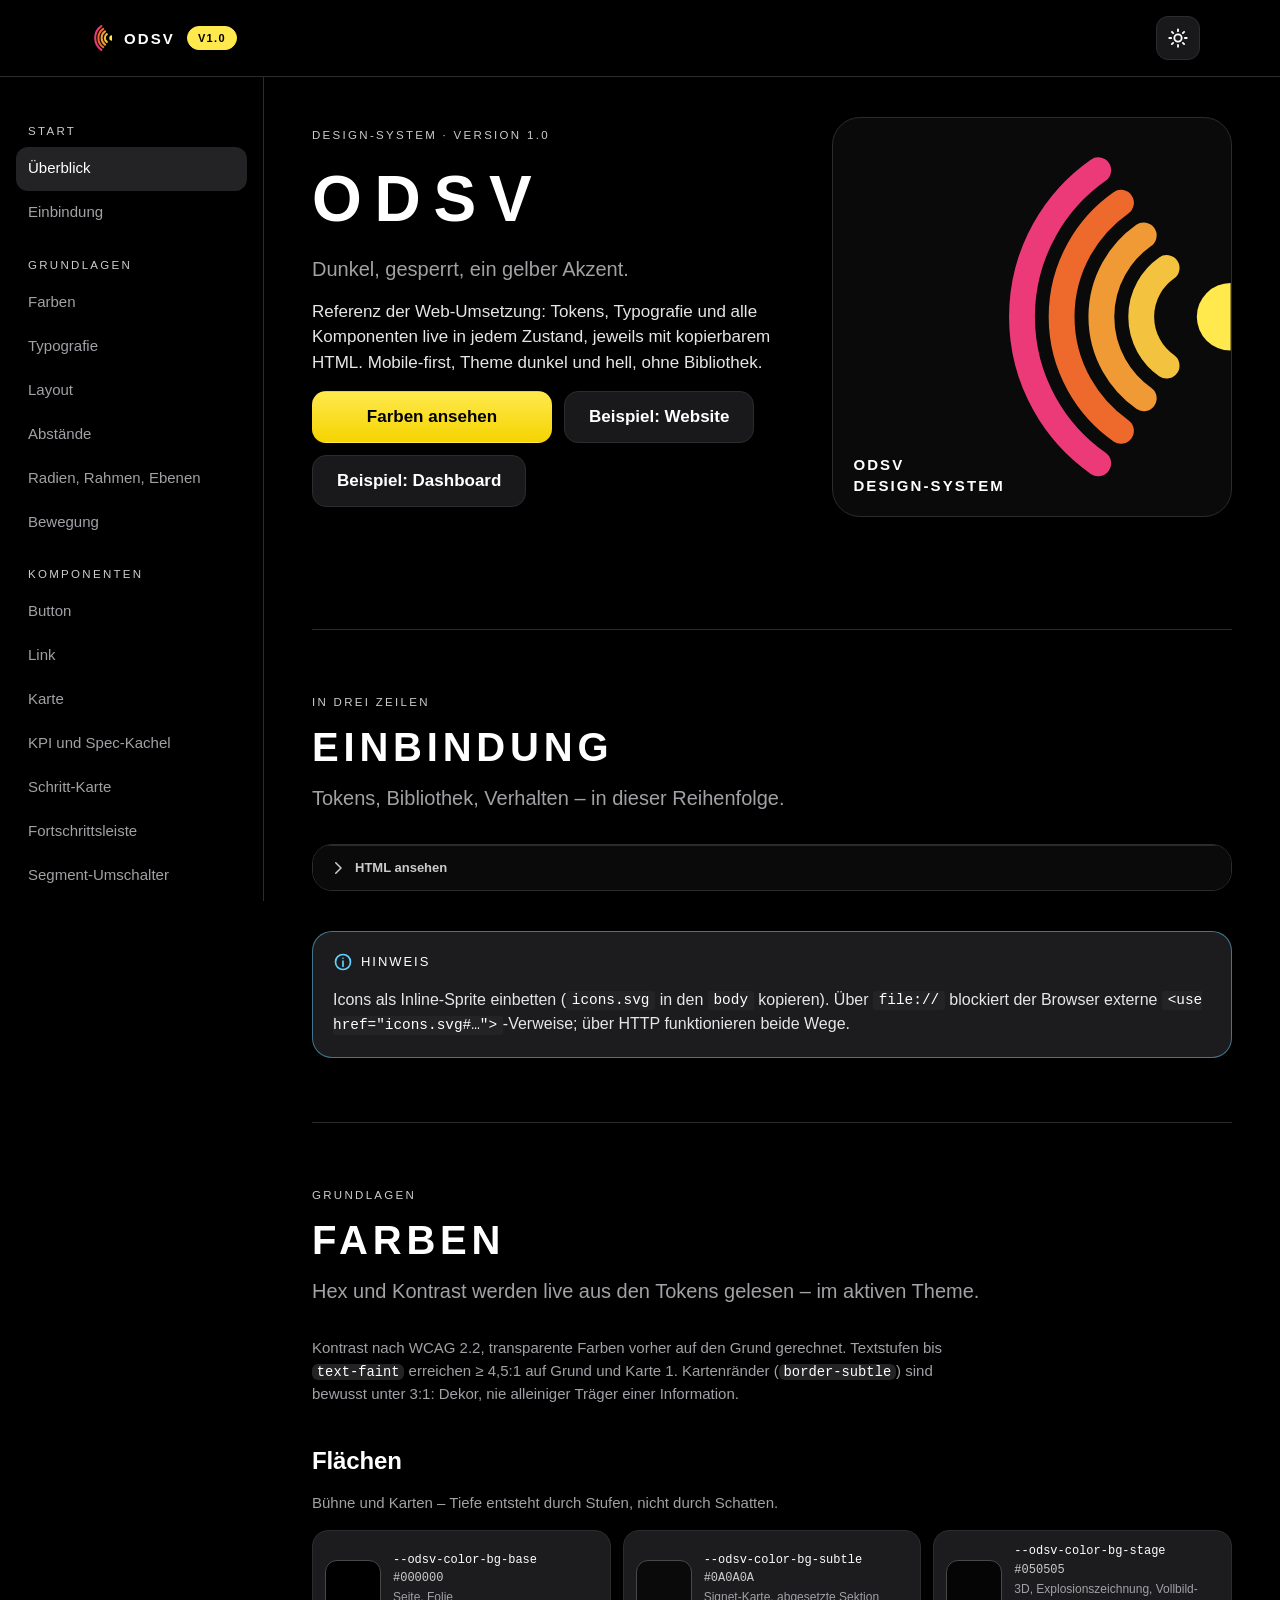
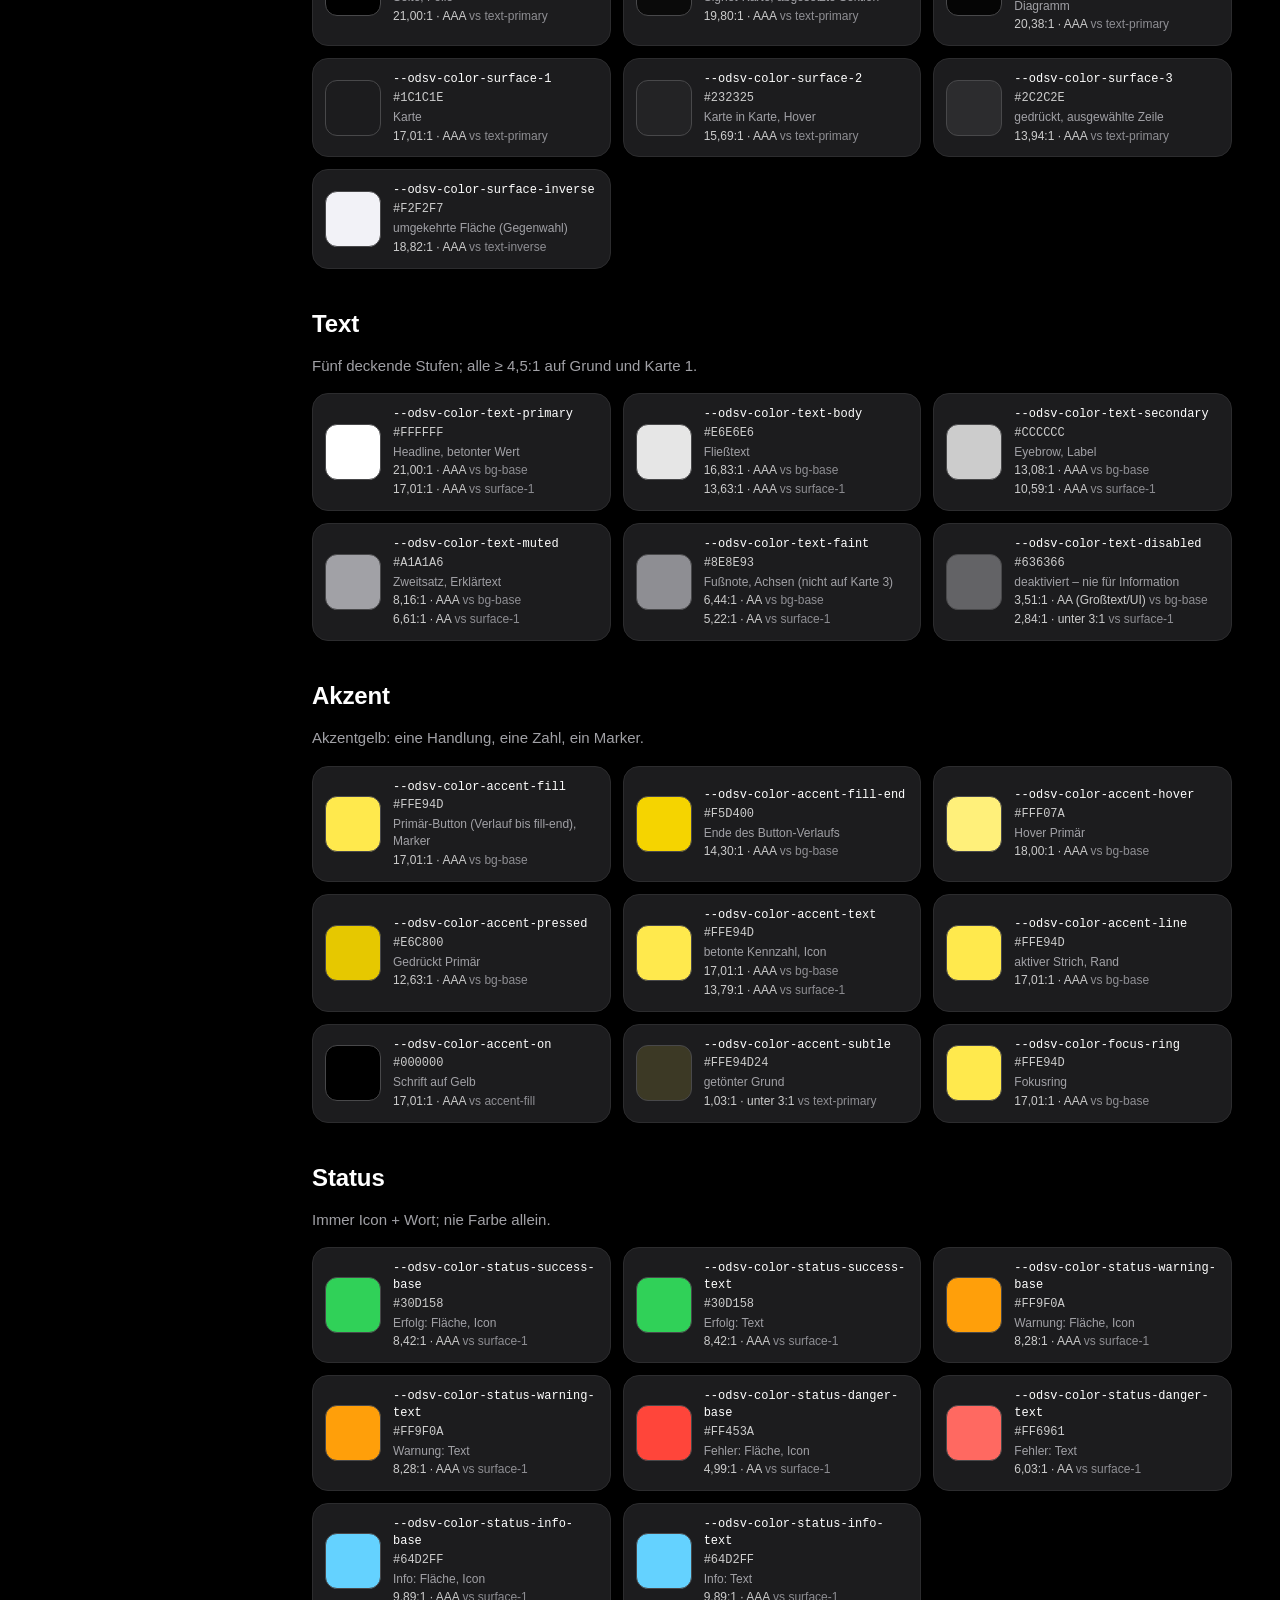
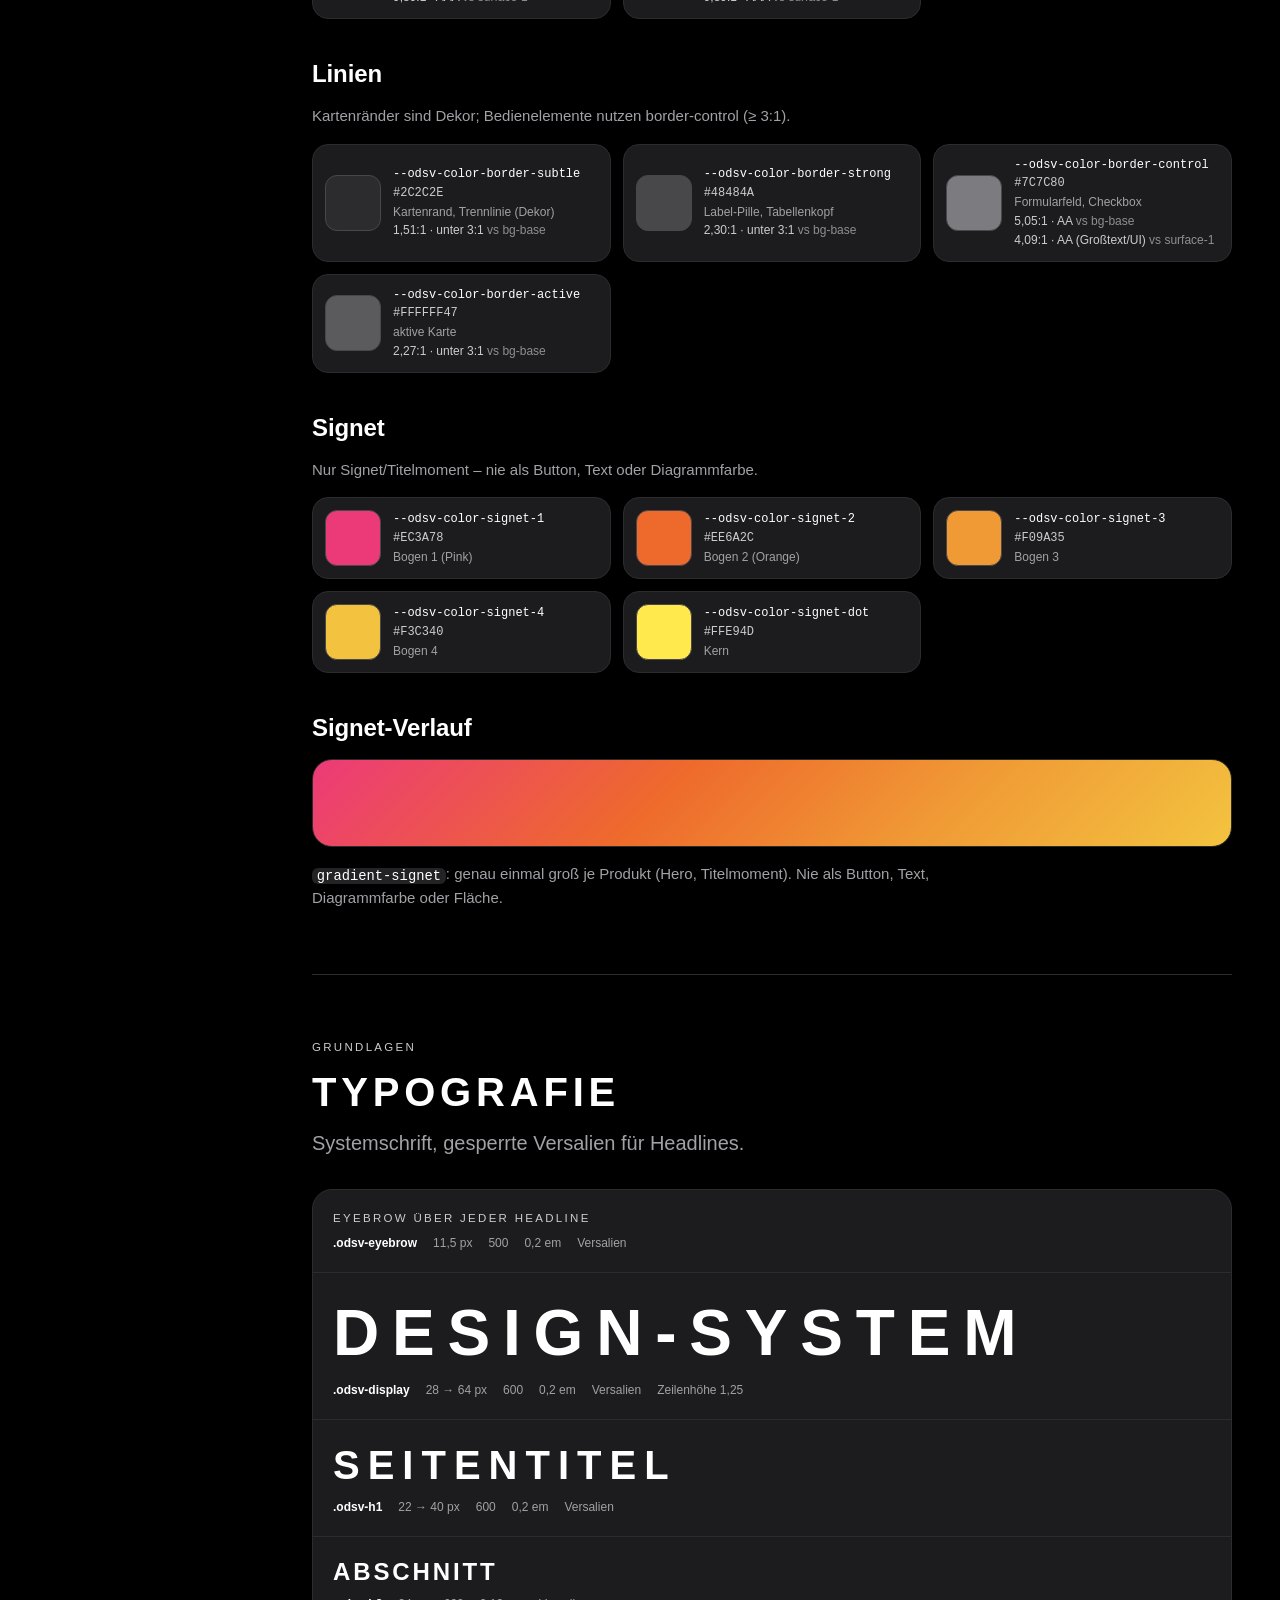
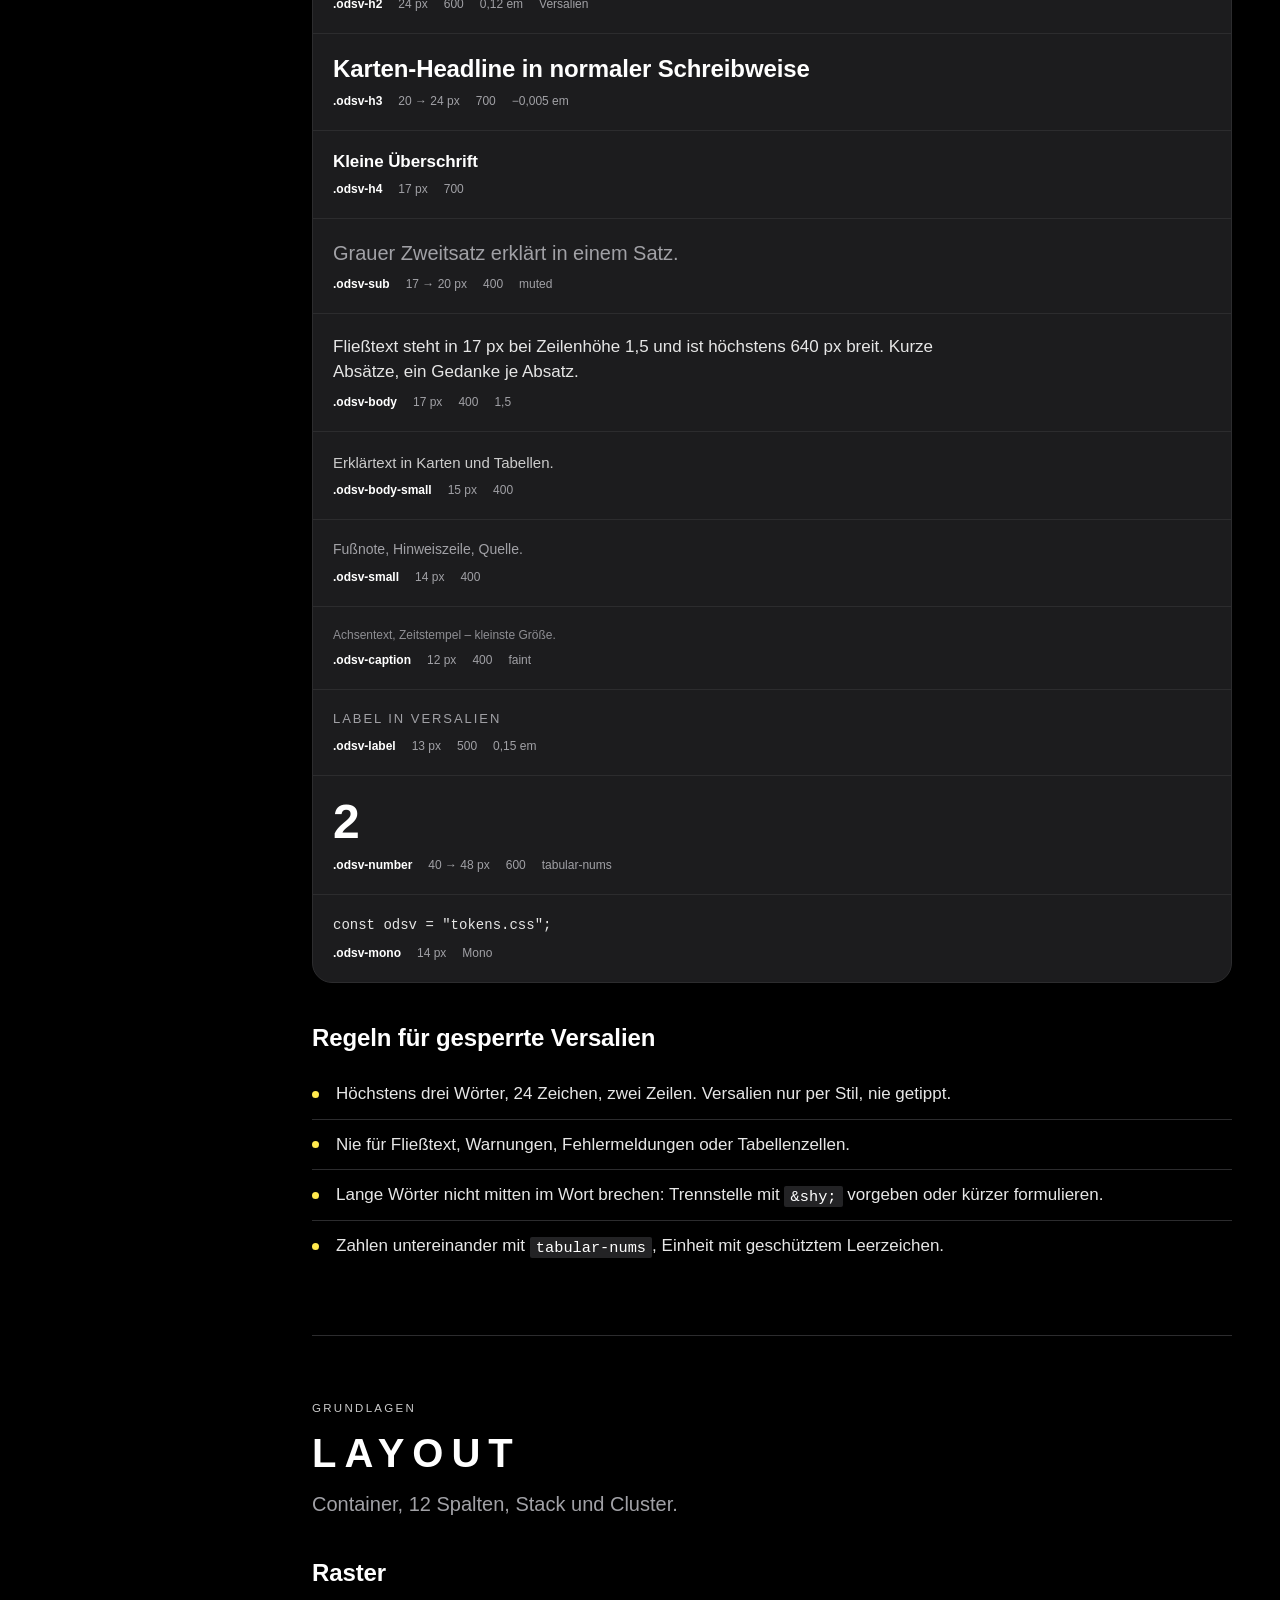
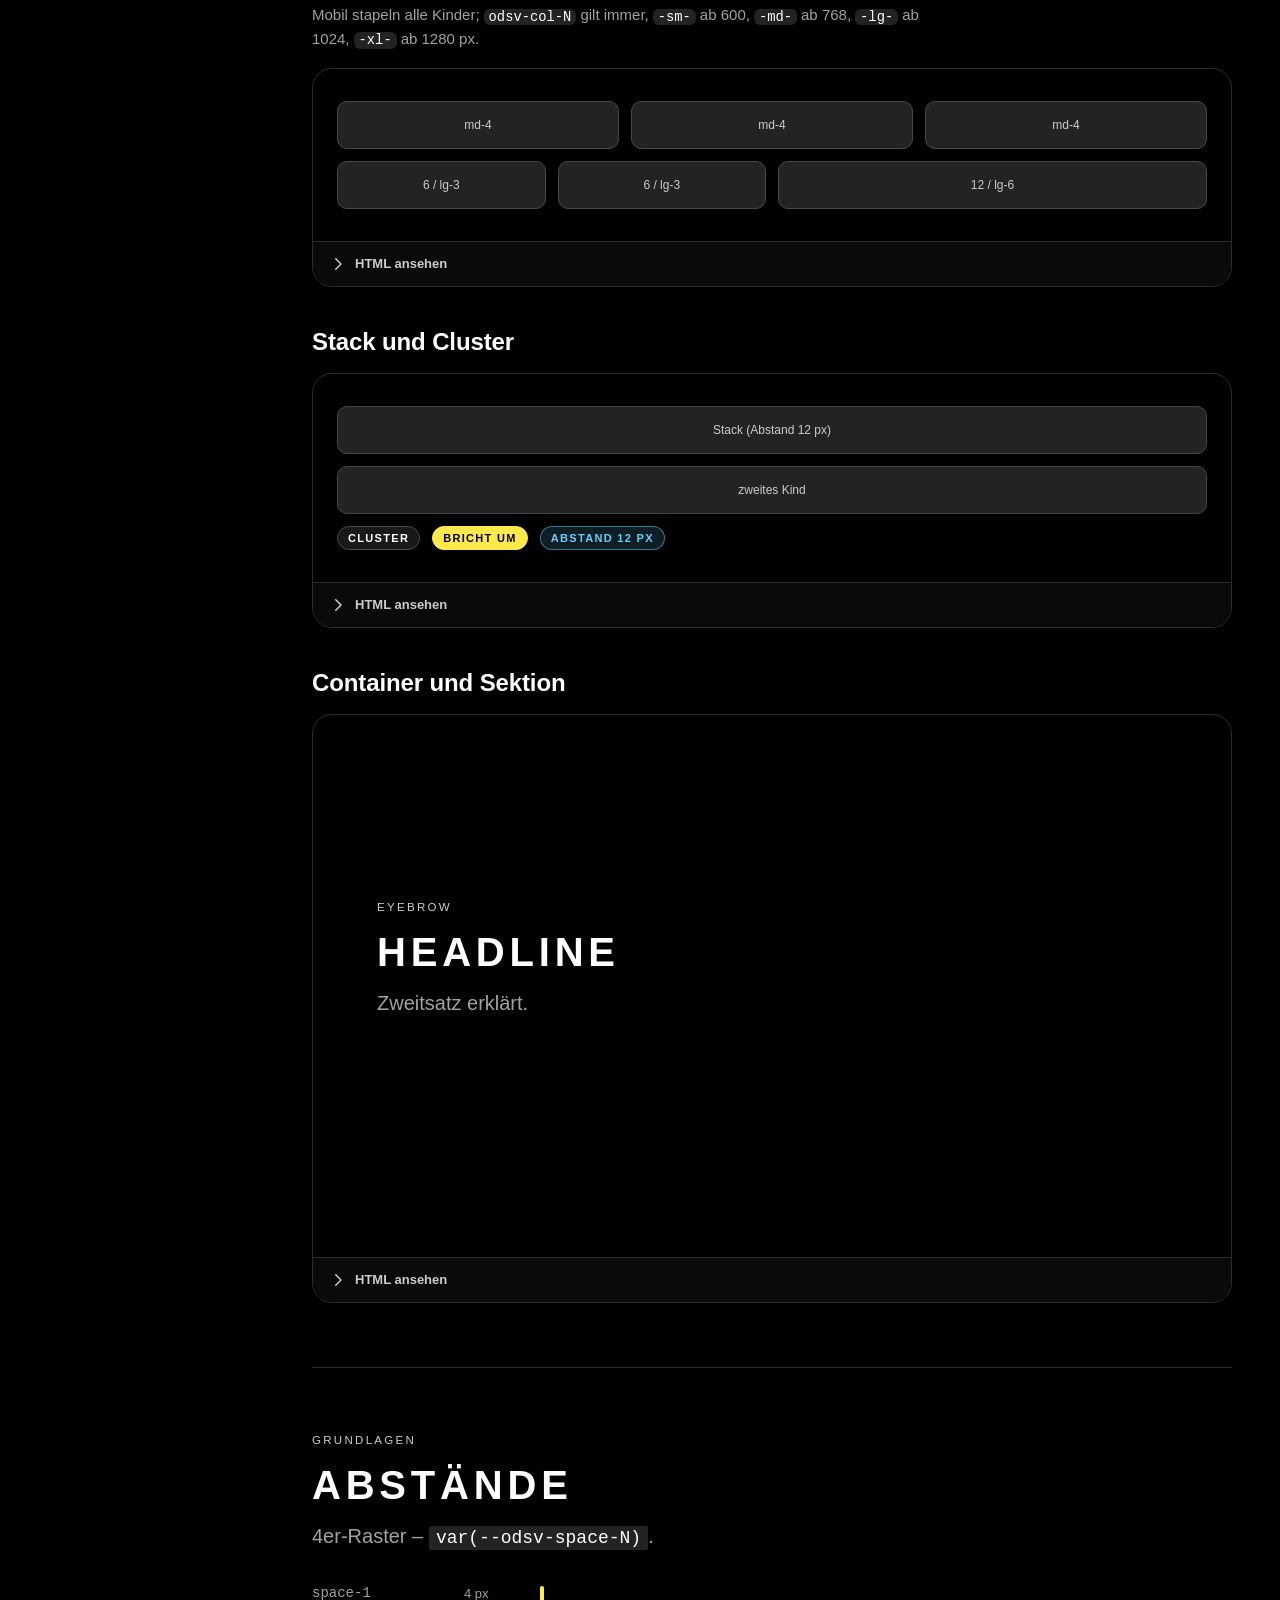
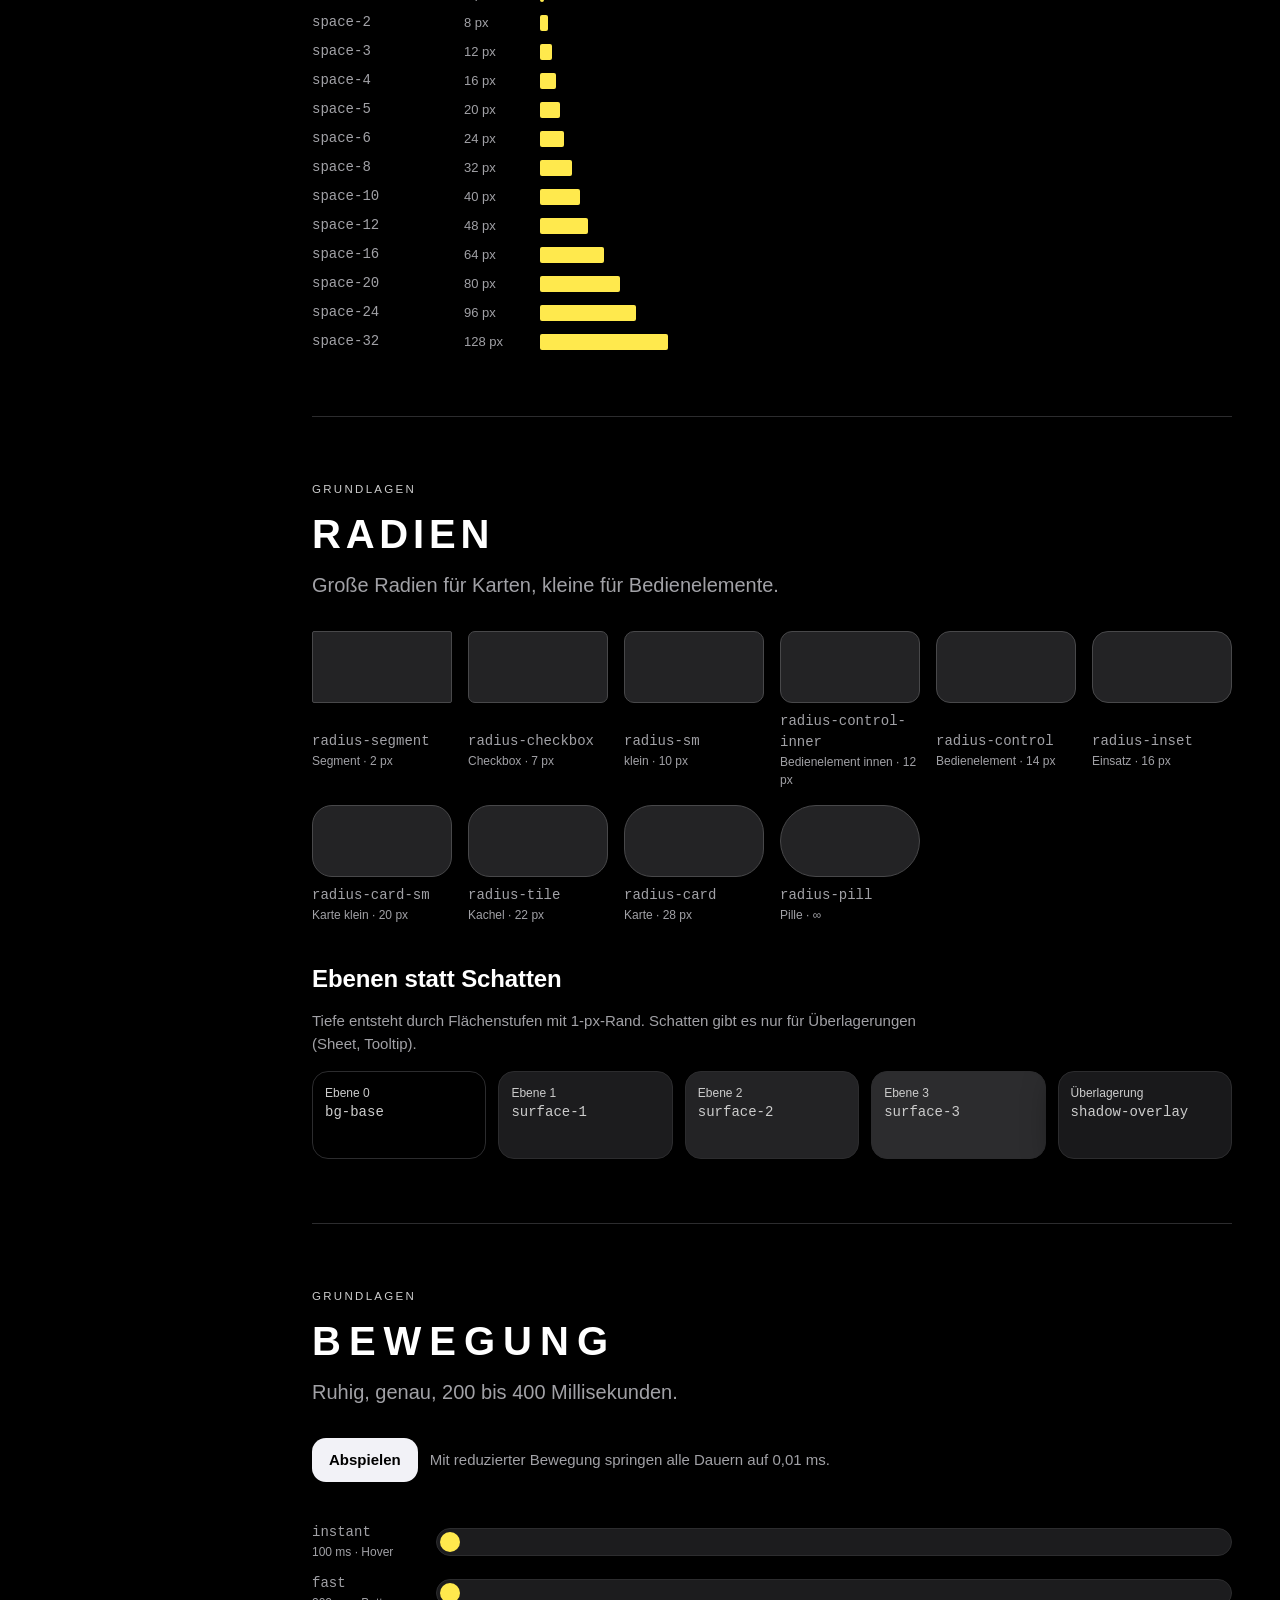
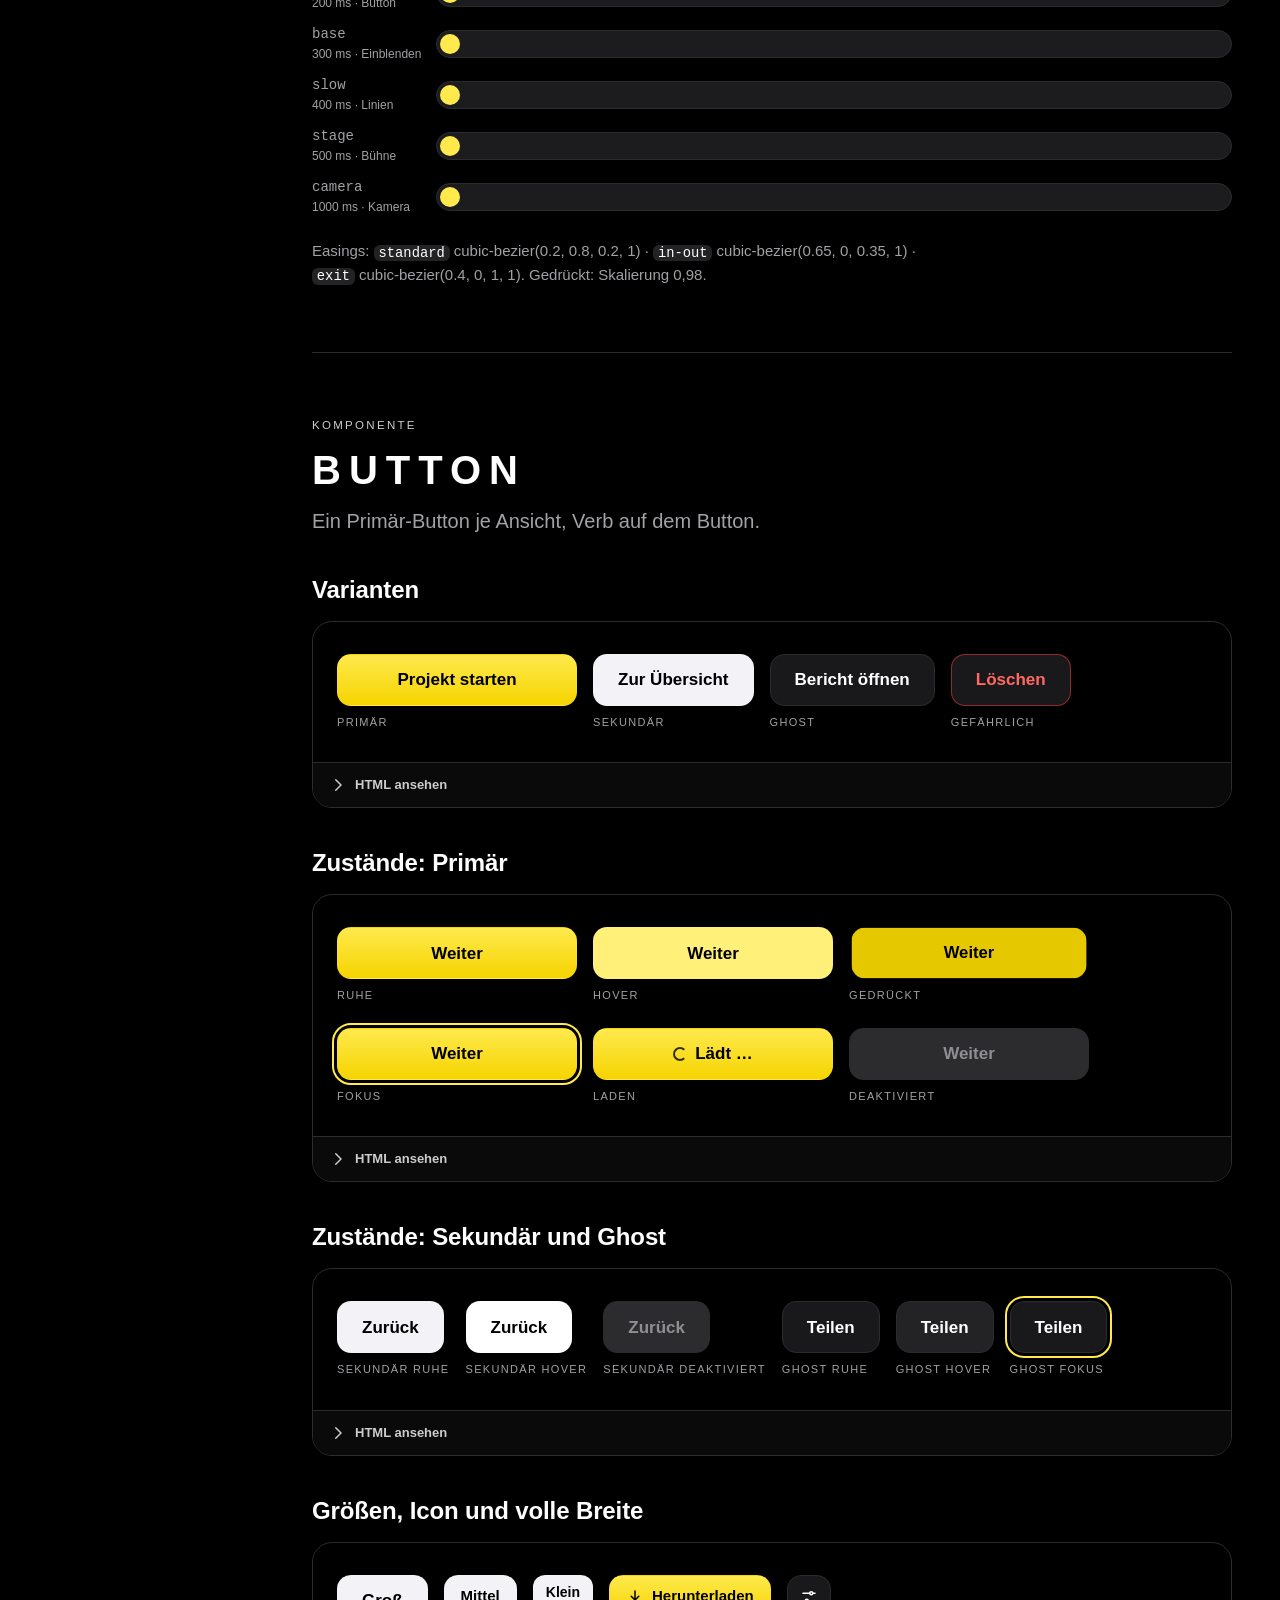
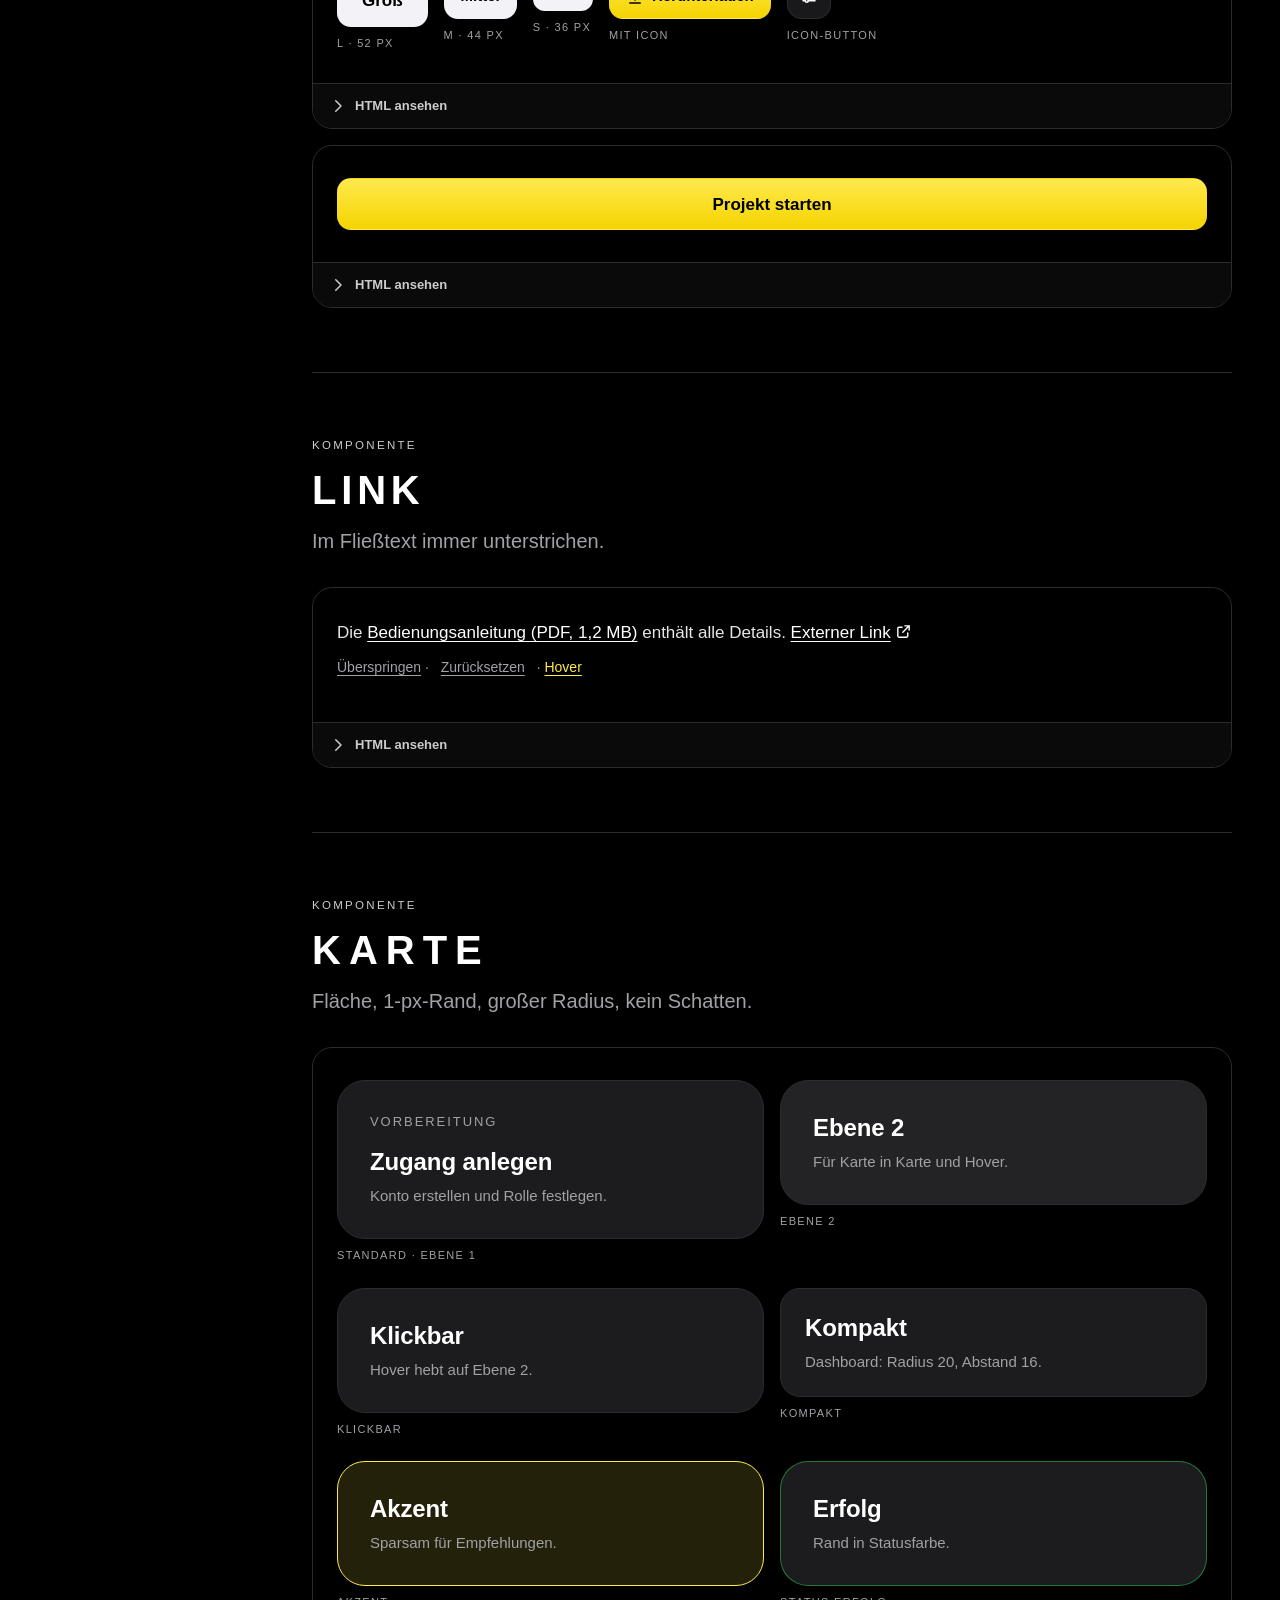
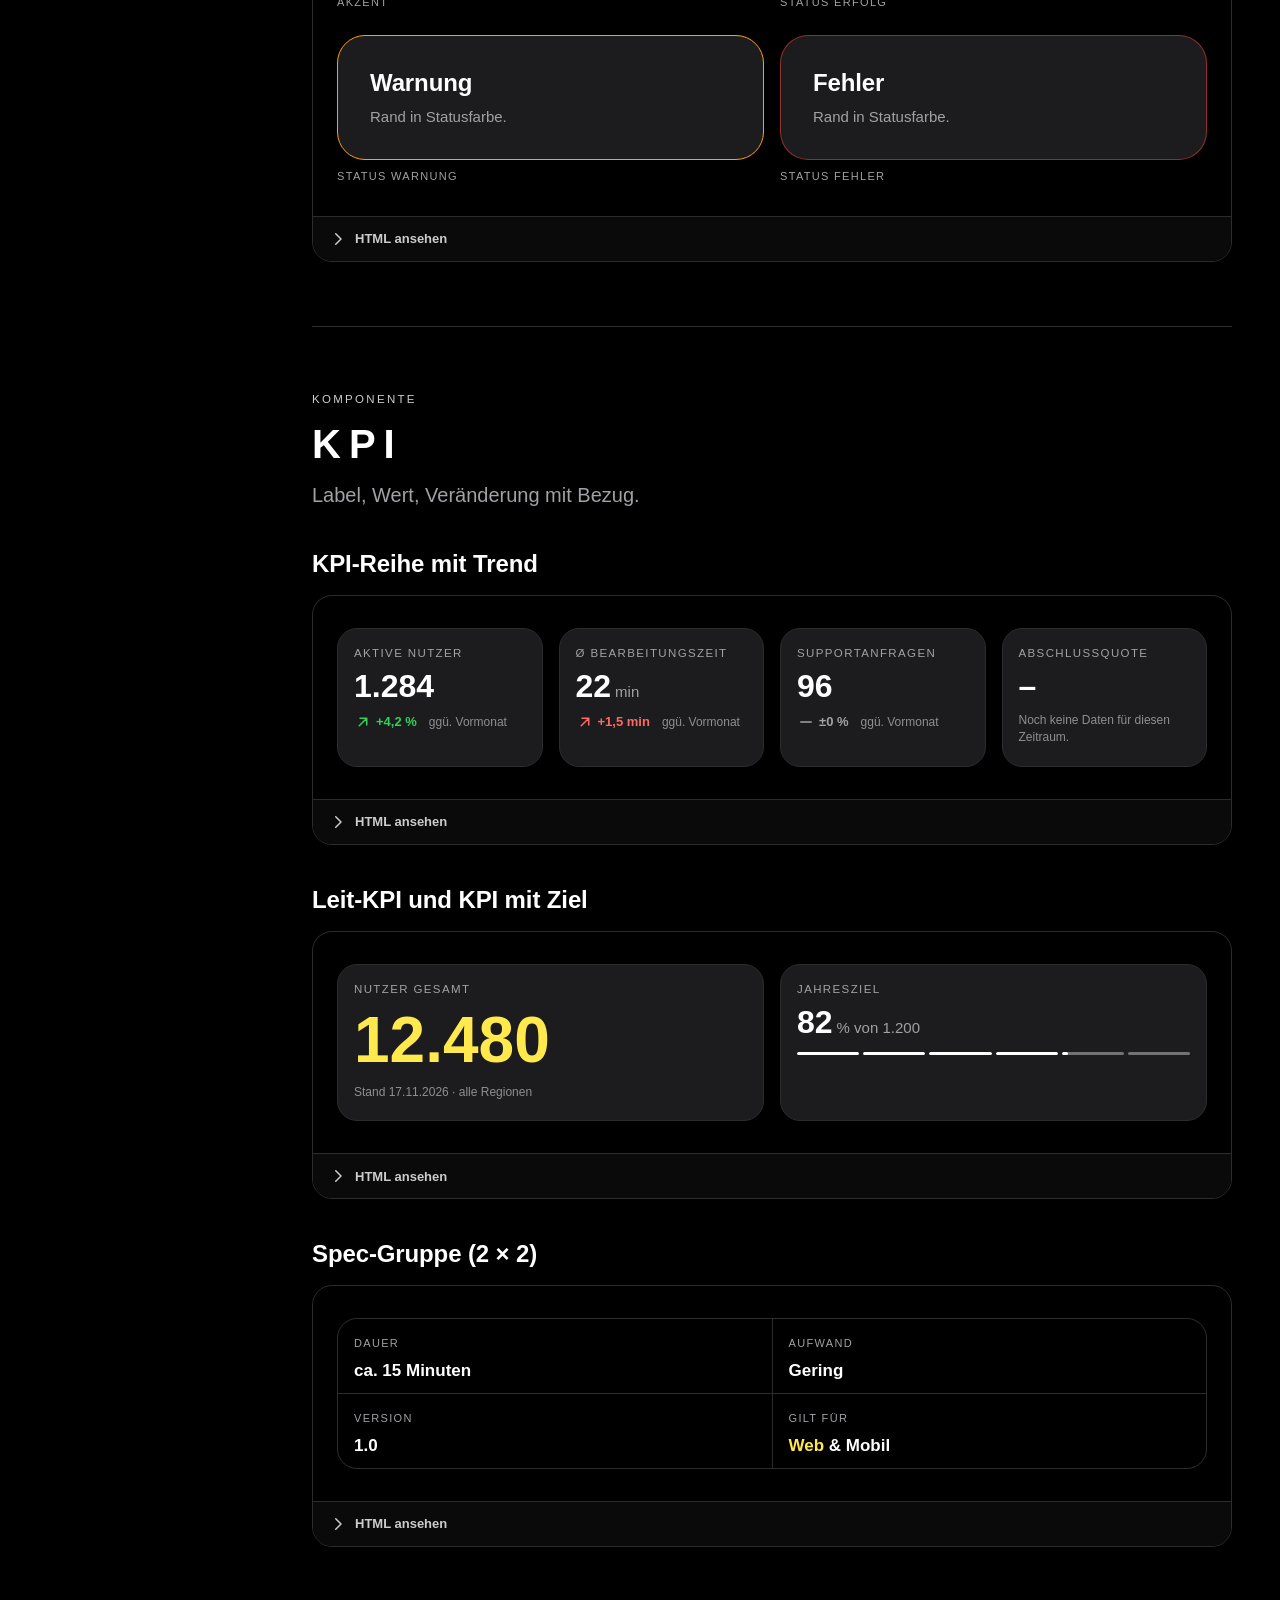
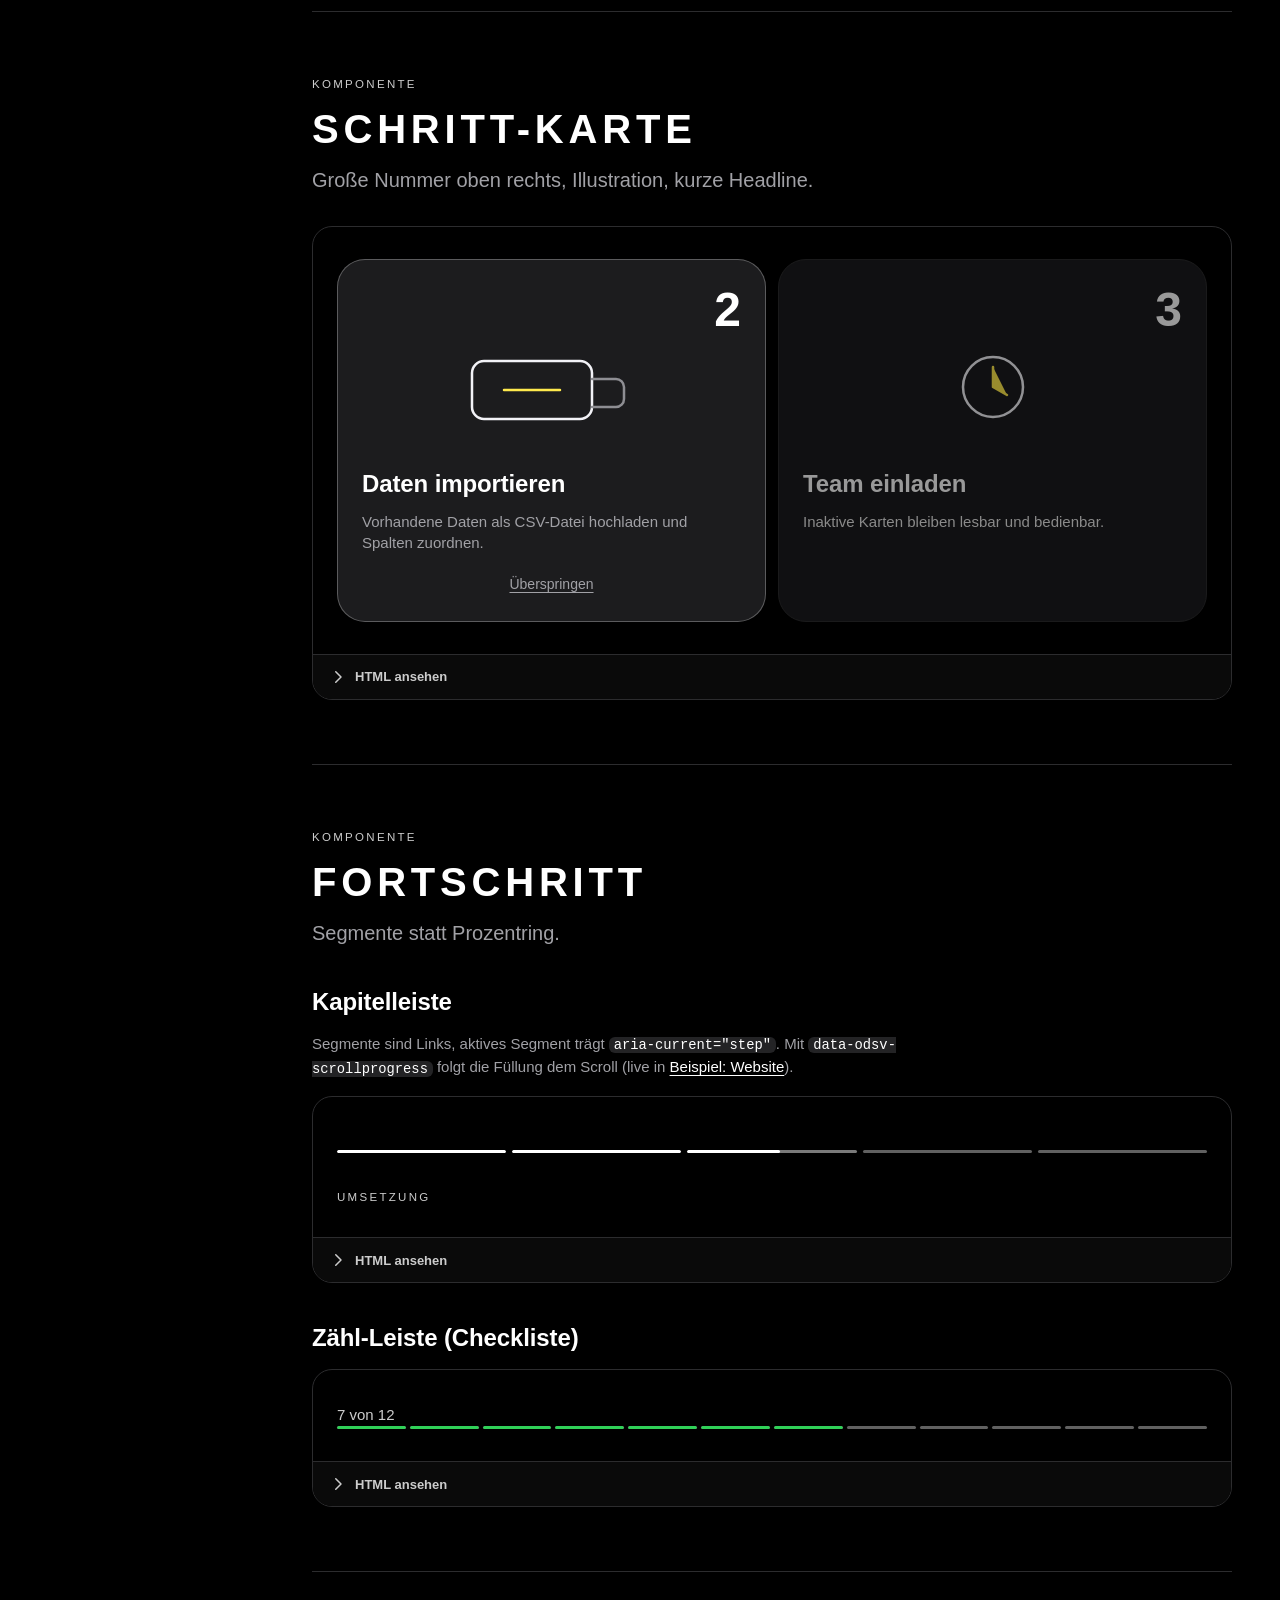
==== web/index.html @ 51b9b563 "ODSV 1.0.0: Design-System mit 17 Signets Co-Authored-By: Claude Opus 5.5 <noreply@anthropic.com> Cla" ====
<!DOCTYPE html>
<html lang="de" data-theme="dark">
<head>
<meta charset="utf-8">
<meta name="viewport" content="width=device-width, initial-scale=1, viewport-fit=cover">
<meta name="color-scheme" content="dark light">
<title>ODSV v1.0 – Design-System, Web-Umsetzung</title>
<meta name="description" content="ODSV v1.0: Referenzseite mit Farben, Typografie, Abständen und allen Komponenten als kopierbares HTML.">
<link rel="stylesheet" href="tokens.css">
<link rel="stylesheet" href="odsv.css">
<link rel="stylesheet" href="docs.css">
<script src="odsv.js"></script>
</head>
<body>
<!--ODSV-SPRITE--><svg xmlns="http://www.w3.org/2000/svg" class="odsv-sprite" aria-hidden="true" focusable="false" style="position:absolute;width:0;height:0;overflow:hidden">

<symbol id="odsv-icon-check" viewBox="0 0 24 24"><path d="M5 12.5l4.5 4.5L19 7.5"/></symbol>
<symbol id="odsv-icon-close" viewBox="0 0 24 24"><path d="M6 6l12 12M18 6L6 18"/></symbol>
<symbol id="odsv-icon-chevron" viewBox="0 0 24 24"><path d="M9 5l7 7-7 7"/></symbol>
<symbol id="odsv-icon-chevron-down" viewBox="0 0 24 24"><path d="M5 9l7 7 7-7"/></symbol>
<symbol id="odsv-icon-arrow" viewBox="0 0 24 24"><path d="M4 12h16M14 6l6 6-6 6"/></symbol>
<symbol id="odsv-icon-trend-up" viewBox="0 0 24 24"><path d="M7 17L17 7M8 7h9v9"/></symbol>
<symbol id="odsv-icon-trend-down" viewBox="0 0 24 24"><path d="M7 7l10 10M17 8v9H8"/></symbol>
<symbol id="odsv-icon-info" viewBox="0 0 24 24"><circle cx="12" cy="12" r="9"/><path d="M12 11v6M12 7.5v.01"/></symbol>
<symbol id="odsv-icon-warning" viewBox="0 0 24 24"><path d="M12 3.5l9.5 16.5h-19z"/><path d="M12 10v4.5M12 17.5v.01"/></symbol>
<symbol id="odsv-icon-error" viewBox="0 0 24 24"><circle cx="12" cy="12" r="9"/><path d="M9 9l6 6M15 9l-6 6"/></symbol>
<symbol id="odsv-icon-battery" viewBox="0 0 24 24"><rect x="2" y="7" width="17" height="10" rx="2.5"/><path d="M22 10.5v3M6 10.5v3M10 10.5v3"/></symbol>
<symbol id="odsv-icon-sound" viewBox="0 0 24 24"><path d="M4 9.5v5h3.5L12 18.5v-13L7.5 9.5z"/><path d="M15.5 9a4 4 0 010 6M18 6.5a8 8 0 010 11"/></symbol>
<symbol id="odsv-icon-led" viewBox="0 0 24 24"><path d="M9 18h6M10 21h4"/><path d="M12 3a6 6 0 00-3.5 10.9c.6.5 1 1.2 1 2.1h5c0-.9.4-1.6 1-2.1A6 6 0 0012 3z"/></symbol>
<symbol id="odsv-icon-car" viewBox="0 0 24 24"><path d="M4 15.5v-4l2-5h12l2 5v4"/><path d="M4 11.5h16M4 15.5h16M4 15.5V18h3v-2.5M17 15.5V18h3v-2.5M7.5 13.5v.01M16.5 13.5v.01"/></symbol>
<symbol id="odsv-icon-bolt" viewBox="0 0 24 24"><path d="M13 2.5L5 13.5h6l-1 8 8-11h-6z"/></symbol>
<symbol id="odsv-icon-wrench" viewBox="0 0 24 24"><path d="M14.7 6.3a4 4 0 00-5.4 5.1L3.5 17.2a2 2 0 003 3l5.8-5.8a4 4 0 005.1-5.4l-2.6 2.6-2.4-.6-.6-2.4z"/></symbol>
<symbol id="odsv-icon-clock" viewBox="0 0 24 24"><circle cx="12" cy="12" r="9"/><path d="M12 7v5l3 2"/></symbol>
<symbol id="odsv-icon-calendar" viewBox="0 0 24 24"><rect x="3.5" y="5" width="17" height="15.5" rx="3"/><path d="M3.5 10h17M8 3v4M16 3v4"/></symbol>
<symbol id="odsv-icon-user" viewBox="0 0 24 24"><circle cx="12" cy="8" r="4"/><path d="M4.5 20.5c.8-3.8 4-6 7.5-6s6.7 2.2 7.5 6"/></symbol>
<symbol id="odsv-icon-search" viewBox="0 0 24 24"><circle cx="11" cy="11" r="6.5"/><path d="M16 16l4.5 4.5"/></symbol>
<symbol id="odsv-icon-download" viewBox="0 0 24 24"><path d="M12 4v11M7 11l5 5 5-5M5 20h14"/></symbol>
<symbol id="odsv-icon-external" viewBox="0 0 24 24"><path d="M14 4h6v6M20 4l-9 9M18 14v4.5a1.5 1.5 0 01-1.5 1.5h-11A1.5 1.5 0 014 18.5v-11A1.5 1.5 0 015.5 6H10"/></symbol>
<symbol id="odsv-icon-plus" viewBox="0 0 24 24"><path d="M12 5v14M5 12h14"/></symbol>
<symbol id="odsv-icon-minus" viewBox="0 0 24 24"><path d="M5 12h14"/></symbol>
<symbol id="odsv-icon-menu" viewBox="0 0 24 24"><path d="M4 7h16M4 12h16M4 17h16"/></symbol>
<symbol id="odsv-icon-settings" viewBox="0 0 24 24"><path d="M4 7h9M17 7h3M4 17h3M11 17h9"/><circle cx="15" cy="7" r="2"/><circle cx="9" cy="17" r="2"/></symbol>
<symbol id="odsv-icon-chart" viewBox="0 0 24 24"><path d="M3.5 3.5v17h17"/><path d="M8 16v-4M12.5 16V8M17 16v-6.5"/></symbol>
<symbol id="odsv-icon-sun" viewBox="0 0 24 24"><circle cx="12" cy="12" r="4"/><path d="M12 2.5v2M12 19.5v2M2.5 12h2M19.5 12h2M5.3 5.3l1.4 1.4M17.3 17.3l1.4 1.4M5.3 18.7l1.4-1.4M17.3 6.7l1.4-1.4"/></symbol>
<symbol id="odsv-icon-moon" viewBox="0 0 24 24"><path d="M20 14.5A8.5 8.5 0 019.5 4a8.5 8.5 0 1010.5 10.5z"/></symbol>
<symbol id="odsv-icon-copy" viewBox="0 0 24 24"><rect x="8.5" y="8.5" width="11" height="11" rx="2.5"/><path d="M15.5 8.5V7a2.5 2.5 0 00-2.5-2.5H7A2.5 2.5 0 004.5 7v6A2.5 2.5 0 007 15.5h1.5"/></symbol>
<symbol id="odsv-icon-filter" viewBox="0 0 24 24"><path d="M4 5h16l-6 7.5V19l-4 1.5v-8z"/></symbol>
<symbol id="odsv-icon-shield" viewBox="0 0 24 24"><path d="M12 3l7.5 3v5.5c0 4.5-3.2 8-7.5 9.5-4.3-1.5-7.5-5-7.5-9.5V6z"/></symbol>
<symbol id="odsv-icon-bell" viewBox="0 0 24 24"><path d="M6 16.5V11a6 6 0 1112 0v5.5l1.5 2h-15z"/><path d="M10 21h4"/></symbol>
<symbol id="odsv-signet" viewBox="0 0 400 400" fill="none" stroke="none"><path d="M266.8 52.6A180 180 0 0 0 266.8 347.4" style="fill:none;stroke-width:26;stroke-linecap:round;stroke-linejoin:round;stroke:var(--odsv-color-signet-1)"/><path d="M289.7 85.3A140 140 0 0 0 289.7 314.7" style="fill:none;stroke-width:26;stroke-linecap:round;stroke-linejoin:round;stroke:var(--odsv-color-signet-2)"/><path d="M312.6 118.1A100 100 0 0 0 312.6 281.9" style="fill:none;stroke-width:26;stroke-linecap:round;stroke-linejoin:round;stroke:var(--odsv-color-signet-3)"/><path d="M335.6 150.9A60 60 0 0 0 335.6 249.1" style="fill:none;stroke-width:26;stroke-linecap:round;stroke-linejoin:round;stroke:var(--odsv-color-signet-4)"/><circle cx="400" cy="200" r="34" style="fill:var(--odsv-color-signet-dot)"/></symbol><symbol id="odsv-signet-ai" viewBox="0 0 400 400" fill="none" stroke="none"><path d="M276.0 72.0Q289.4 170.6 388.0 184.0" style="fill:none;stroke-width:26;stroke-linecap:round;stroke-linejoin:round;stroke:var(--odsv-color-signet-1)"/><path d="M388.0 184.0Q289.4 197.4 276.0 296.0" style="fill:none;stroke-width:26;stroke-linecap:round;stroke-linejoin:round;stroke:var(--odsv-color-signet-2)"/><path d="M276.0 296.0Q262.6 197.4 164.0 184.0" style="fill:none;stroke-width:26;stroke-linecap:round;stroke-linejoin:round;stroke:var(--odsv-color-signet-3)"/><path d="M164.0 184.0Q262.6 170.6 276.0 72.0" style="fill:none;stroke-width:26;stroke-linecap:round;stroke-linejoin:round;stroke:var(--odsv-color-signet-4)"/><circle cx="276" cy="184" r="26" style="fill:var(--odsv-color-signet-dot)"/></symbol><symbol id="odsv-signet-network" viewBox="0 0 400 400" fill="none" stroke="none"><path d="M242.5 156.4L170.7 111.6M130.0 100.0a22 22 0 1 0 44.0 0a22 22 0 1 0 -44.0 0Z" style="fill:none;stroke-width:26;stroke-linecap:round;stroke-linejoin:round;stroke:var(--odsv-color-signet-1)"/><path d="M311.3 134.2L324.4 102.5M312.0 84.0a20 20 0 1 0 40.0 0a20 20 0 1 0 -40.0 0Z" style="fill:none;stroke-width:26;stroke-linecap:round;stroke-linejoin:round;stroke:var(--odsv-color-signet-2)"/><path d="M244.2 218.2L198.4 250.5M162.0 262.0a20 20 0 1 0 40.0 0a20 20 0 1 0 -40.0 0Z" style="fill:none;stroke-width:26;stroke-linecap:round;stroke-linejoin:round;stroke:var(--odsv-color-signet-3)"/><path d="M328.4 226.7L374.9 276.0M368.0 292.0a22 22 0 1 0 44.0 0a22 22 0 1 0 -44.0 0Z" style="fill:none;stroke-width:26;stroke-linecap:round;stroke-linejoin:round;stroke:var(--odsv-color-signet-4)"/><circle cx="290" cy="186" r="32" style="fill:var(--odsv-color-signet-dot)"/></symbol><symbol id="odsv-signet-data" viewBox="0 0 400 400" fill="none" stroke="none"><path d="M196 286L196 250" style="fill:none;stroke-width:26;stroke-linecap:round;stroke-linejoin:round;stroke:var(--odsv-color-signet-1)"/><path d="M252 286L252 212" style="fill:none;stroke-width:26;stroke-linecap:round;stroke-linejoin:round;stroke:var(--odsv-color-signet-2)"/><path d="M308 286L308 174" style="fill:none;stroke-width:26;stroke-linecap:round;stroke-linejoin:round;stroke:var(--odsv-color-signet-3)"/><path d="M364 286L364 136" style="fill:none;stroke-width:26;stroke-linecap:round;stroke-linejoin:round;stroke:var(--odsv-color-signet-4)"/><circle cx="364" cy="80" r="26" style="fill:var(--odsv-color-signet-dot)"/></symbol><symbol id="odsv-signet-code" viewBox="0 0 400 400" fill="none" stroke="none"><path d="M257.7 80.0 L192.0 186.0 L257.7 292.0" style="fill:none;stroke-width:26;stroke-linecap:round;stroke-linejoin:round;stroke:var(--odsv-color-signet-1)"/><path d="M291.0 107.0 L242.0 186.0 L291.0 265.0" style="fill:none;stroke-width:26;stroke-linecap:round;stroke-linejoin:round;stroke:var(--odsv-color-signet-2)"/><path d="M324.2 134.0 L292.0 186.0 L324.2 238.0" style="fill:none;stroke-width:26;stroke-linecap:round;stroke-linejoin:round;stroke:var(--odsv-color-signet-3)"/><path d="M358.1 160.0 L342.0 186.0 L358.1 212.0" style="fill:none;stroke-width:26;stroke-linecap:round;stroke-linejoin:round;stroke:var(--odsv-color-signet-4)"/><circle cx="398" cy="186" r="26" style="fill:var(--odsv-color-signet-dot)"/></symbol><symbol id="odsv-signet-mountains" viewBox="0 0 400 400" fill="none" stroke="none"><path d="M150.0 286.0 L210.0 182.0" style="fill:none;stroke-width:26;stroke-linecap:round;stroke-linejoin:round;stroke:var(--odsv-color-signet-1)"/><path d="M210.0 182.0 L266.0 248.0" style="fill:none;stroke-width:26;stroke-linecap:round;stroke-linejoin:round;stroke:var(--odsv-color-signet-2)"/><path d="M266.0 248.0 L332.0 108.0" style="fill:none;stroke-width:26;stroke-linecap:round;stroke-linejoin:round;stroke:var(--odsv-color-signet-3)"/><path d="M332.0 108.0 L410.0 236.0" style="fill:none;stroke-width:26;stroke-linecap:round;stroke-linejoin:round;stroke:var(--odsv-color-signet-4)"/><circle cx="250" cy="100" r="26" style="fill:var(--odsv-color-signet-dot)"/></symbol><symbol id="odsv-signet-bike" viewBox="0 0 400 400" fill="none" stroke="none"><path d="M120.0 232.0a56 56 0 1 0 112.0 0a56 56 0 1 0 -112.0 0Z" style="fill:none;stroke-width:26;stroke-linecap:round;stroke-linejoin:round;stroke:var(--odsv-color-signet-1)"/><path d="M312.0 232.0a56 56 0 1 0 112.0 0a56 56 0 1 0 -112.0 0Z" style="fill:none;stroke-width:26;stroke-linecap:round;stroke-linejoin:round;stroke:var(--odsv-color-signet-2)"/><path d="M176 232L268 232L244 156L346 156L268 232M346 156L368 232" style="fill:none;stroke-width:26;stroke-linecap:round;stroke-linejoin:round;stroke:var(--odsv-color-signet-3)"/><path d="M244 156L238 124M206 124L256 124M346 156L340 124L376 124" style="fill:none;stroke-width:26;stroke-linecap:round;stroke-linejoin:round;stroke:var(--odsv-color-signet-4)"/><circle cx="268" cy="232" r="24" style="fill:var(--odsv-color-signet-dot)"/></symbol><symbol id="odsv-signet-outdoor" viewBox="0 0 400 400" fill="none" stroke="none"><path d="M180 284L298 68" style="fill:none;stroke-width:26;stroke-linecap:round;stroke-linejoin:round;stroke:var(--odsv-color-signet-1)"/><path d="M384 284L266 68" style="fill:none;stroke-width:26;stroke-linecap:round;stroke-linejoin:round;stroke:var(--odsv-color-signet-2)"/><path d="M246 284L282 206L318 284" style="fill:none;stroke-width:26;stroke-linecap:round;stroke-linejoin:round;stroke:var(--odsv-color-signet-3)"/><path d="M156 284L404 284" style="fill:none;stroke-width:26;stroke-linecap:round;stroke-linejoin:round;stroke:var(--odsv-color-signet-4)"/><circle cx="372" cy="98" r="26" style="fill:var(--odsv-color-signet-dot)"/></symbol><symbol id="odsv-signet-route" viewBox="0 0 400 400" fill="none" stroke="none"><path d="M168 280L332 280A31 31 0 0 0 332 218" style="fill:none;stroke-width:26;stroke-linecap:round;stroke-linejoin:round;stroke:var(--odsv-color-signet-1)"/><path d="M332 218L182 218A31 31 0 0 1 182 156" style="fill:none;stroke-width:26;stroke-linecap:round;stroke-linejoin:round;stroke:var(--odsv-color-signet-2)"/><path d="M182 156L332 156A31 31 0 0 0 332 94" style="fill:none;stroke-width:26;stroke-linecap:round;stroke-linejoin:round;stroke:var(--odsv-color-signet-3)"/><path d="M332 94L244 94" style="fill:none;stroke-width:26;stroke-linecap:round;stroke-linejoin:round;stroke:var(--odsv-color-signet-4)"/><circle cx="186" cy="94" r="26" style="fill:var(--odsv-color-signet-dot)"/></symbol><symbol id="odsv-signet-success" viewBox="0 0 400 400" fill="none" stroke="none"><path d="M334.0 104.0L334.0 70.0" style="fill:none;stroke-width:26;stroke-linecap:round;stroke-linejoin:round;stroke:var(--odsv-color-signet-1)"/><path d="M373.8 127.0L403.3 110.0" style="fill:none;stroke-width:26;stroke-linecap:round;stroke-linejoin:round;stroke:var(--odsv-color-signet-2)"/><path d="M294.2 127.0L268.2 112.0" style="fill:none;stroke-width:26;stroke-linecap:round;stroke-linejoin:round;stroke:var(--odsv-color-signet-3)"/><path d="M178.0 222.0 L228.0 272.0 L304.0 186.0" style="fill:none;stroke-width:26;stroke-linecap:round;stroke-linejoin:round;stroke:var(--odsv-color-signet-4)"/><circle cx="334" cy="150" r="26" style="fill:var(--odsv-color-signet-dot)"/></symbol><symbol id="odsv-signet-fail" viewBox="0 0 400 400" fill="none" stroke="none"><path d="M140.0 250.0 L200.0 186.0" style="fill:none;stroke-width:26;stroke-linecap:round;stroke-linejoin:round;stroke:var(--odsv-color-signet-1)"/><path d="M200.0 186.0 L248.0 214.0" style="fill:none;stroke-width:26;stroke-linecap:round;stroke-linejoin:round;stroke:var(--odsv-color-signet-2)"/><path d="M248.0 214.0 L318.0 104.0" style="fill:none;stroke-width:26;stroke-linecap:round;stroke-linejoin:round;stroke:var(--odsv-color-signet-3)"/><path d="M318 104L356 236" style="fill:none;stroke-width:26;stroke-linecap:round;stroke-linejoin:round;stroke:var(--odsv-color-signet-4)"/><circle cx="366" cy="290" r="26" style="fill:var(--odsv-color-signet-dot)"/></symbol><symbol id="odsv-signet-conflict" viewBox="0 0 400 400" fill="none" stroke="none"><path d="M130 188L232 188" style="fill:none;stroke-width:26;stroke-linecap:round;stroke-linejoin:round;stroke:var(--odsv-color-signet-1)"/><path d="M200 148L240 188L200 228" style="fill:none;stroke-width:26;stroke-linecap:round;stroke-linejoin:round;stroke:var(--odsv-color-signet-2)"/><path d="M372 148L332 188L372 228" style="fill:none;stroke-width:26;stroke-linecap:round;stroke-linejoin:round;stroke:var(--odsv-color-signet-3)"/><path d="M424 188L340 188" style="fill:none;stroke-width:26;stroke-linecap:round;stroke-linejoin:round;stroke:var(--odsv-color-signet-4)"/><circle cx="286" cy="188" r="24" style="fill:var(--odsv-color-signet-dot)"/></symbol><symbol id="odsv-signet-agreement" viewBox="0 0 400 400" fill="none" stroke="none"><path d="M140 92C200 92 220 190 262 190" style="fill:none;stroke-width:26;stroke-linecap:round;stroke-linejoin:round;stroke:var(--odsv-color-signet-1)"/><path d="M140 288C200 288 220 190 262 190" style="fill:none;stroke-width:26;stroke-linecap:round;stroke-linejoin:round;stroke:var(--odsv-color-signet-2)"/><path d="M300 190L388 190" style="fill:none;stroke-width:26;stroke-linecap:round;stroke-linejoin:round;stroke:var(--odsv-color-signet-3)"/><path d="M354 156L392 190L354 224" style="fill:none;stroke-width:26;stroke-linecap:round;stroke-linejoin:round;stroke:var(--odsv-color-signet-4)"/><circle cx="262" cy="190" r="26" style="fill:var(--odsv-color-signet-dot)"/></symbol><symbol id="odsv-signet-idea" viewBox="0 0 400 400" fill="none" stroke="none"><path d="M330.8 236.0A70 70 0 1 0 237.2 236.0" style="fill:none;stroke-width:26;stroke-linecap:round;stroke-linejoin:round;stroke:var(--odsv-color-signet-1)"/><path d="M330.8 236.0L322.8 276.0L245.2 276.0L237.2 236.0" style="fill:none;stroke-width:26;stroke-linecap:round;stroke-linejoin:round;stroke:var(--odsv-color-signet-2)"/><path d="M262 318.0L306 318.0" style="fill:none;stroke-width:26;stroke-linecap:round;stroke-linejoin:round;stroke:var(--odsv-color-signet-3)"/><path d="M284.0 84.0L284.0 64.0M365.9 126.6L382.3 115.2M202.1 126.6L185.7 115.2" style="fill:none;stroke-width:26;stroke-linecap:round;stroke-linejoin:round;stroke:var(--odsv-color-signet-4)"/><circle cx="284" cy="184" r="24" style="fill:var(--odsv-color-signet-dot)"/></symbol><symbol id="odsv-signet-question" viewBox="0 0 400 400" fill="none" stroke="none"><path d="M229.7 110.8A62 62 0 0 1 298.8 70.9" style="fill:none;stroke-width:26;stroke-linecap:round;stroke-linejoin:round;stroke:var(--odsv-color-signet-1)"/><path d="M298.8 70.9A62 62 0 0 1 350.0 132.0" style="fill:none;stroke-width:26;stroke-linecap:round;stroke-linejoin:round;stroke:var(--odsv-color-signet-2)"/><path d="M350 132C350 186 288 172 288 228" style="fill:none;stroke-width:26;stroke-linecap:round;stroke-linejoin:round;stroke:var(--odsv-color-signet-3)"/><path d="M288 228L288 250" style="fill:none;stroke-width:26;stroke-linecap:round;stroke-linejoin:round;stroke:var(--odsv-color-signet-4)"/><circle cx="288" cy="308" r="26" style="fill:var(--odsv-color-signet-dot)"/></symbol><symbol id="odsv-signet-progress" viewBox="0 0 400 400" fill="none" stroke="none"><path d="M265.9 83.6A104 104 0 0 1 386.4 167.9" style="fill:none;stroke-width:26;stroke-linecap:round;stroke-linejoin:round;stroke:var(--odsv-color-signet-1)"/><path d="M386.4 204.1A104 104 0 0 1 302.1 288.4" style="fill:none;stroke-width:26;stroke-linecap:round;stroke-linejoin:round;stroke:var(--odsv-color-signet-2)"/><path d="M265.9 288.4A104 104 0 0 1 193.9 238.0" style="fill:none;stroke-width:26;stroke-linecap:round;stroke-linejoin:round;stroke:var(--odsv-color-signet-3)"/><path d="M181.6 204.1A104 104 0 0 1 186.3 150.4" style="fill:none;stroke-width:26;stroke-linecap:round;stroke-linejoin:round;stroke:var(--odsv-color-signet-4)"/><circle cx="284" cy="186" r="26" style="fill:var(--odsv-color-signet-dot)"/></symbol><symbol id="odsv-signet-restart" viewBox="0 0 400 400" fill="none" stroke="none"><path d="M233.0 103.1A98 98 0 0 1 366.9 139.0" style="fill:none;stroke-width:26;stroke-linecap:round;stroke-linejoin:round;stroke:var(--odsv-color-signet-1)"/><path d="M378.5 171.0A98 98 0 0 1 299.0 284.5" style="fill:none;stroke-width:26;stroke-linecap:round;stroke-linejoin:round;stroke:var(--odsv-color-signet-2)"/><path d="M265.0 284.5A98 98 0 0 1 187.3 162.6" style="fill:none;stroke-width:26;stroke-linecap:round;stroke-linejoin:round;stroke:var(--odsv-color-signet-3)"/><path d="M148.8 187.7L187.3 162.6L208.2 203.6" style="fill:none;stroke-width:26;stroke-linecap:round;stroke-linejoin:round;stroke:var(--odsv-color-signet-4)"/><circle cx="282" cy="188" r="26" style="fill:var(--odsv-color-signet-dot)"/></symbol>
</svg><!--/ODSV-SPRITE-->
<a class="odsv-skip" href="#inhalt">Zum Inhalt</a>

<header class="odsv-topbar docs-topbar">
  <div class="odsv-topbar__inner">
    <a class="odsv-brand" href="#start" aria-label="ODSV, zum Anfang">
      <svg class="odsv-brand__mark" viewBox="0 0 400 400" aria-hidden="true"><use href="#odsv-signet"/></svg>
      <span class="odsv-brand__name">ODSV</span>
    </a>
    <span class="odsv-badge odsv-badge--accent docs-version">v1.0</span>
    <div class="odsv-topbar__actions">
      <button type="button" class="odsv-icon-btn odsv-theme-toggle" data-odsv-theme-toggle aria-pressed="false" aria-label="Helles Theme aktivieren">
        <svg class="odsv-icon odsv-theme-toggle__sun" aria-hidden="true"><use href="#odsv-icon-sun"/></svg>
        <svg class="odsv-icon odsv-theme-toggle__moon" aria-hidden="true"><use href="#odsv-icon-moon"/></svg>
      </button>
      <button type="button" class="odsv-icon-btn odsv-topbar__toggle" data-odsv-nav-toggle aria-expanded="false" aria-controls="docs-mobile-nav" aria-label="Seitenübersicht">
        <svg class="odsv-icon" aria-hidden="true"><use href="#odsv-icon-menu"/></svg>
      </button>
    </div>
    <nav class="odsv-topbar__nav" id="docs-mobile-nav" aria-label="Seitenübersicht"><ul class="odsv-nav" data-docs-nav></ul></nav>
  </div>
</header>

<div class="docs-shell">
  <aside class="docs-side" aria-label="Seitenübersicht">
    <nav aria-label="Abschnitte"><ul class="odsv-nav odsv-nav--stacked" data-docs-nav></ul></nav>
  </aside>

  <main class="docs-main" id="inhalt">

    <!-- ================= START ================= -->
    <section class="docs-hero docs-section" id="start" data-nav="Überblick" data-group="Start" style="border-top:0;margin-top:0;padding-top:var(--odsv-space-10)">
      <div class="docs-hero__text">
        <p class="odsv-eyebrow">Design-System · Version 1.0</p>
        <h1 class="odsv-display">ODSV</h1>
        <p class="odsv-sub">Dunkel, gesperrt, ein gelber Akzent.</p>
        <p class="odsv-body">Referenz der Web-Umsetzung: Tokens, Typografie und alle Komponenten live in jedem Zustand, jeweils mit kopierbarem HTML. Mobile-first, Theme dunkel und hell, ohne Bibliothek.</p>
        <div class="odsv-cluster">
          <a class="odsv-btn odsv-btn--primary" href="#farben">Farben ansehen</a>
          <a class="odsv-btn odsv-btn--ghost" href="examples/website.html">Beispiel: Website</a>
          <a class="odsv-btn odsv-btn--ghost" href="examples/dashboard.html">Beispiel: Dashboard</a>
        </div>
      </div>
      <div class="odsv-signet-card">
        <svg class="odsv-signet-card__svg" viewBox="0 0 400 400" preserveAspectRatio="xMaxYMid slice" role="img" aria-label="Signet: vier Bögen im Verlauf von Pink über Orange zu Gelb, davor ein gelber Kreis"><use href="#odsv-signet"/></svg>
        <p class="odsv-wordmark">ODSV<br>Design-System</p>
      </div>
    </section>

    <section class="docs-section" id="einbindung" data-nav="Einbindung" data-group="Start">
      <div class="docs-section__head">
        <p class="odsv-eyebrow">In drei Zeilen</p>
        <h2 class="odsv-h1">Einbindung</h2>
        <p class="odsv-sub">Tokens, Bibliothek, Verhalten – in dieser Reihenfolge.</p>
      </div>
      <template class="docs-src" data-nolive="1">
        <link rel="stylesheet" href="tokens.css">
        <link rel="stylesheet" href="odsv.css">
        <script src="odsv.js"></script>
        <!-- optional: Diagramme ohne Bibliothek -->
        <script src="odsv-charts.js" defer></script>
      </template>
      <div class="odsv-callout odsv-callout--info docs-block">
        <p class="odsv-callout__head"><svg class="odsv-icon" aria-hidden="true"><use href="#odsv-icon-info"/></svg><span class="odsv-callout__label">Hinweis</span></p>
        <p class="odsv-callout__text">Icons als Inline-Sprite einbetten (<code class="odsv-code-inline">icons.svg</code> in den <code class="odsv-code-inline">body</code> kopieren). Über <code class="odsv-code-inline">file://</code> blockiert der Browser externe <code class="odsv-code-inline">&lt;use href="icons.svg#…"&gt;</code>-Verweise; über HTTP funktionieren beide Wege.</p>
      </div>
    </section>

    <!-- ================= GRUNDLAGEN ================= -->
    <section class="docs-section" id="farben" data-nav="Farben" data-group="Grundlagen">
      <div class="docs-section__head">
        <p class="odsv-eyebrow">Grundlagen</p>
        <h2 class="odsv-h1">Farben</h2>
        <p class="odsv-sub">Hex und Kontrast werden live aus den Tokens gelesen – im aktiven Theme.</p>
      </div>
      <p class="docs-note">Kontrast nach WCAG 2.2, transparente Farben vorher auf den Grund gerechnet. Textstufen bis <code>text-faint</code> erreichen ≥ 4,5:1 auf Grund und Karte 1. Kartenränder (<code>border-subtle</code>) sind bewusst unter 3:1: Dekor, nie alleiniger Träger einer Information.</p>
      <div id="docs-colors"><noscript><p class="docs-note">Für die Farbliste wird JavaScript benötigt.</p></noscript></div>
      <div class="docs-block">
        <h3 class="odsv-h3">Signet-Verlauf</h3>
        <div class="docs-grad odsv-gradient-signet" role="img" aria-label="Verlauf Pink, Orange, Gelb"></div>
        <p class="docs-note"><code>gradient-signet</code>: genau einmal groß je Produkt (Hero, Titelmoment). Nie als Button, Text, Diagrammfarbe oder Fläche.</p>
      </div>
    </section>

    <section class="docs-section" id="typografie" data-nav="Typografie" data-group="Grundlagen">
      <div class="docs-section__head">
        <p class="odsv-eyebrow">Grundlagen</p>
        <h2 class="odsv-h1">Typografie</h2>
        <p class="odsv-sub">Systemschrift, gesperrte Versalien für Headlines.</p>
      </div>
      <div class="docs-type">
        <div class="docs-type__row"><p class="odsv-eyebrow">Eyebrow über jeder Headline</p><div class="docs-type__meta"><b>.odsv-eyebrow</b><span>11,5 px</span><span>500</span><span>0,2 em</span><span>Versalien</span></div></div>
        <div class="docs-type__row"><p class="odsv-display">Design-System</p><div class="docs-type__meta"><b>.odsv-display</b><span>28 → 64 px</span><span>600</span><span>0,2 em</span><span>Versalien</span><span>Zeilenhöhe 1,25</span></div></div>
        <div class="docs-type__row"><p class="odsv-h1">Seitentitel</p><div class="docs-type__meta"><b>.odsv-h1</b><span>22 → 40 px</span><span>600</span><span>0,2 em</span><span>Versalien</span></div></div>
        <div class="docs-type__row"><p class="odsv-h2">Abschnitt</p><div class="docs-type__meta"><b>.odsv-h2</b><span>24 px</span><span>600</span><span>0,12 em</span><span>Versalien</span></div></div>
        <div class="docs-type__row"><p class="odsv-h3">Karten-Headline in normaler Schreibweise</p><div class="docs-type__meta"><b>.odsv-h3</b><span>20 → 24 px</span><span>700</span><span>−0,005 em</span></div></div>
        <div class="docs-type__row"><p class="odsv-h4">Kleine Überschrift</p><div class="docs-type__meta"><b>.odsv-h4</b><span>17 px</span><span>700</span></div></div>
        <div class="docs-type__row"><p class="odsv-sub">Grauer Zweitsatz erklärt in einem Satz.</p><div class="docs-type__meta"><b>.odsv-sub</b><span>17 → 20 px</span><span>400</span><span>muted</span></div></div>
        <div class="docs-type__row"><p class="odsv-body">Fließtext steht in 17 px bei Zeilenhöhe 1,5 und ist höchstens 640 px breit. Kurze Absätze, ein Gedanke je Absatz.</p><div class="docs-type__meta"><b>.odsv-body</b><span>17 px</span><span>400</span><span>1,5</span></div></div>
        <div class="docs-type__row"><p class="odsv-body-small">Erklärtext in Karten und Tabellen.</p><div class="docs-type__meta"><b>.odsv-body-small</b><span>15 px</span><span>400</span></div></div>
        <div class="docs-type__row"><p class="odsv-small">Fußnote, Hinweiszeile, Quelle.</p><div class="docs-type__meta"><b>.odsv-small</b><span>14 px</span><span>400</span></div></div>
        <div class="docs-type__row"><p class="odsv-caption">Achsentext, Zeitstempel – kleinste Größe.</p><div class="docs-type__meta"><b>.odsv-caption</b><span>12 px</span><span>400</span><span>faint</span></div></div>
        <div class="docs-type__row"><p class="odsv-label">Label in Versalien</p><div class="docs-type__meta"><b>.odsv-label</b><span>13 px</span><span>500</span><span>0,15 em</span></div></div>
        <div class="docs-type__row"><p class="odsv-number">2</p><div class="docs-type__meta"><b>.odsv-number</b><span>40 → 48 px</span><span>600</span><span>tabular-nums</span></div></div>
        <div class="docs-type__row"><p class="odsv-mono">const odsv = "tokens.css";</p><div class="docs-type__meta"><b>.odsv-mono</b><span>14 px</span><span>Mono</span></div></div>
      </div>
      <div class="docs-block">
        <h3 class="odsv-h3">Regeln für gesperrte Versalien</h3>
        <ul class="odsv-list">
          <li>Höchstens drei Wörter, 24 Zeichen, zwei Zeilen. Versalien nur per Stil, nie getippt.</li>
          <li>Nie für Fließtext, Warnungen, Fehlermeldungen oder Tabellenzellen.</li>
          <li>Lange Wörter nicht mitten im Wort brechen: Trennstelle mit <code class="odsv-code-inline">&amp;shy;</code> vorgeben oder kürzer formulieren.</li>
          <li>Zahlen untereinander mit <code class="odsv-code-inline">tabular-nums</code>, Einheit mit geschütztem Leerzeichen.</li>
        </ul>
      </div>
    </section>

    <section class="docs-section" id="layout" data-nav="Layout" data-group="Grundlagen">
      <div class="docs-section__head">
        <p class="odsv-eyebrow">Grundlagen</p>
        <h2 class="odsv-h1">Layout</h2>
        <p class="odsv-sub">Container, 12 Spalten, Stack und Cluster.</p>
      </div>
      <div class="docs-block">
        <h3 class="odsv-h3">Raster</h3>
        <p class="docs-note">Mobil stapeln alle Kinder; <code>odsv-col-N</code> gilt immer, <code>-sm-</code> ab 600, <code>-md-</code> ab 768, <code>-lg-</code> ab 1024, <code>-xl-</code> ab 1280 px.</p>
        <template class="docs-src">
          <div class="odsv-grid">
            <div class="odsv-col-md-4"><div class="docs-box">md-4</div></div>
            <div class="odsv-col-md-4"><div class="docs-box">md-4</div></div>
            <div class="odsv-col-md-4"><div class="docs-box">md-4</div></div>
            <div class="odsv-col-6 odsv-col-lg-3"><div class="docs-box">6 / lg-3</div></div>
            <div class="odsv-col-6 odsv-col-lg-3"><div class="docs-box">6 / lg-3</div></div>
            <div class="odsv-col-12 odsv-col-lg-6"><div class="docs-box">12 / lg-6</div></div>
          </div>
        </template>
      </div>
      <div class="docs-block">
        <h3 class="odsv-h3">Stack und Cluster</h3>
        <template class="docs-src">
          <div class="odsv-stack odsv-stack--3">
            <div class="docs-box">Stack (Abstand 12 px)</div>
            <div class="docs-box">zweites Kind</div>
            <div class="odsv-cluster">
              <span class="odsv-badge">Cluster</span><span class="odsv-badge odsv-badge--accent">bricht um</span><span class="odsv-badge odsv-badge--info">Abstand 12 px</span>
            </div>
          </div>
        </template>
      </div>
      <div class="docs-block">
        <h3 class="odsv-h3">Container und Sektion</h3>
        <template class="docs-src">
          <section class="odsv-section odsv-section--rule">
            <div class="odsv-container">
              <div class="odsv-section-head">
                <p class="odsv-eyebrow">Eyebrow</p>
                <h2 class="odsv-h1">Headline</h2>
                <p class="odsv-sub">Zweitsatz erklärt.</p>
              </div>
              <!-- Inhalt: max. 1120 px, Seitenrand 20 → 40 px -->
            </div>
          </section>
        </template>
      </div>
    </section>

    <section class="docs-section" id="abstaende" data-nav="Abstände" data-group="Grundlagen">
      <div class="docs-section__head">
        <p class="odsv-eyebrow">Grundlagen</p>
        <h2 class="odsv-h1">Abstände</h2>
        <p class="odsv-sub">4er-Raster – <code class="odsv-code-inline">var(--odsv-space-N)</code>.</p>
      </div>
      <div class="docs-space" id="docs-space"></div>
    </section>

    <section class="docs-section" id="radien" data-nav="Radien, Rahmen, Ebenen" data-group="Grundlagen">
      <div class="docs-section__head">
        <p class="odsv-eyebrow">Grundlagen</p>
        <h2 class="odsv-h1">Radien</h2>
        <p class="odsv-sub">Große Radien für Karten, kleine für Bedienelemente.</p>
      </div>
      <div class="docs-radii" id="docs-radii"></div>
      <div class="docs-block">
        <h3 class="odsv-h3">Ebenen statt Schatten</h3>
        <p class="docs-note">Tiefe entsteht durch Flächenstufen mit 1-px-Rand. Schatten gibt es nur für Überlagerungen (Sheet, Tooltip).</p>
        <div class="docs-elev">
          <div style="background:var(--odsv-color-bg-base)">Ebene 0<br><code>bg-base</code></div>
          <div style="background:var(--odsv-color-surface-1)">Ebene 1<br><code>surface-1</code></div>
          <div style="background:var(--odsv-color-surface-2)">Ebene 2<br><code>surface-2</code></div>
          <div style="background:var(--odsv-color-surface-3)">Ebene 3<br><code>surface-3</code></div>
          <div style="background:var(--odsv-color-surface-overlay);box-shadow:var(--odsv-shadow-overlay)">Überlagerung<br><code>shadow-overlay</code></div>
        </div>
      </div>
    </section>

    <section class="docs-section" id="bewegung" data-nav="Bewegung" data-group="Grundlagen">
      <div class="docs-section__head">
        <p class="odsv-eyebrow">Grundlagen</p>
        <h2 class="odsv-h1">Bewegung</h2>
        <p class="odsv-sub">Ruhig, genau, 200 bis 400 Millisekunden.</p>
      </div>
      <div class="odsv-cluster"><button type="button" class="odsv-btn odsv-btn--secondary odsv-btn--md" id="docs-motion-play">Abspielen</button><span class="docs-note">Mit reduzierter Bewegung springen alle Dauern auf 0,01 ms.</span></div>
      <div class="docs-motion docs-block" id="docs-motion"></div>
      <p class="docs-note">Easings: <code>standard</code> cubic-bezier(0.2, 0.8, 0.2, 1) · <code>in-out</code> cubic-bezier(0.65, 0, 0.35, 1) · <code>exit</code> cubic-bezier(0.4, 0, 1, 1). Gedrückt: Skalierung 0,98.</p>
    </section>

    <!-- ================= KOMPONENTEN ================= -->
    <section class="docs-section" id="buttons" data-nav="Button" data-group="Komponenten">
      <div class="docs-section__head">
        <p class="odsv-eyebrow">Komponente</p>
        <h2 class="odsv-h1">Button</h2>
        <p class="odsv-sub">Ein Primär-Button je Ansicht, Verb auf dem Button.</p>
      </div>
      <div class="docs-block"><h3 class="odsv-h3">Varianten</h3>
        <template class="docs-src" data-captions="Primär|Sekundär|Ghost|Gefährlich">
          <button type="button" class="odsv-btn odsv-btn--primary">Projekt starten</button>
          <button type="button" class="odsv-btn odsv-btn--secondary">Zur Übersicht</button>
          <button type="button" class="odsv-btn odsv-btn--ghost">Bericht öffnen</button>
          <button type="button" class="odsv-btn odsv-btn--ghost odsv-btn--danger">Löschen</button>
        </template>
      </div>
      <div class="docs-block"><h3 class="odsv-h3">Zustände: Primär</h3>
        <template class="docs-src" data-captions="Ruhe|Hover|Gedrückt|Fokus|Laden|Deaktiviert">
          <button type="button" class="odsv-btn odsv-btn--primary">Weiter</button>
          <button type="button" class="odsv-btn odsv-btn--primary is-hover">Weiter</button>
          <button type="button" class="odsv-btn odsv-btn--primary is-active">Weiter</button>
          <button type="button" class="odsv-btn odsv-btn--primary is-focus">Weiter</button>
          <button type="button" class="odsv-btn odsv-btn--primary is-loading" aria-busy="true">Lädt …</button>
          <button type="button" class="odsv-btn odsv-btn--primary" disabled>Weiter</button>
        </template>
      </div>
      <div class="docs-block"><h3 class="odsv-h3">Zustände: Sekundär und Ghost</h3>
        <template class="docs-src" data-captions="Sekundär Ruhe|Sekundär Hover|Sekundär Deaktiviert|Ghost Ruhe|Ghost Hover|Ghost Fokus">
          <button type="button" class="odsv-btn odsv-btn--secondary">Zurück</button>
          <button type="button" class="odsv-btn odsv-btn--secondary is-hover">Zurück</button>
          <button type="button" class="odsv-btn odsv-btn--secondary" disabled>Zurück</button>
          <button type="button" class="odsv-btn odsv-btn--ghost">Teilen</button>
          <button type="button" class="odsv-btn odsv-btn--ghost is-hover">Teilen</button>
          <button type="button" class="odsv-btn odsv-btn--ghost is-focus">Teilen</button>
        </template>
      </div>
      <div class="docs-block"><h3 class="odsv-h3">Größen, Icon und volle Breite</h3>
        <template class="docs-src" data-captions="L · 52 px|M · 44 px|S · 36 px|Mit Icon|Icon-Button">
          <button type="button" class="odsv-btn odsv-btn--secondary">Groß</button>
          <button type="button" class="odsv-btn odsv-btn--secondary odsv-btn--md">Mittel</button>
          <button type="button" class="odsv-btn odsv-btn--secondary odsv-btn--sm">Klein</button>
          <button type="button" class="odsv-btn odsv-btn--primary odsv-btn--md"><svg class="odsv-icon" aria-hidden="true"><use href="#odsv-icon-download"/></svg>Herunterladen</button>
          <button type="button" class="odsv-btn odsv-btn--ghost odsv-btn--md odsv-btn--icon" aria-label="Einstellungen"><svg class="odsv-icon" aria-hidden="true"><use href="#odsv-icon-settings"/></svg></button>
        </template>
        <template class="docs-src">
          <button type="button" class="odsv-btn odsv-btn--primary odsv-btn--block">Projekt starten</button>
        </template>
      </div>
    </section>

    <section class="docs-section" id="links" data-nav="Link" data-group="Komponenten">
      <div class="docs-section__head">
        <p class="odsv-eyebrow">Komponente</p>
        <h2 class="odsv-h1">Link</h2>
        <p class="odsv-sub">Im Fließtext immer unterstrichen.</p>
      </div>
      <template class="docs-src">
        <p class="odsv-body">Die <a class="odsv-link" href="#links">Bedienungsanleitung (PDF, 1,2 MB)</a> enthält alle Details. <a class="odsv-link" href="https://example.org">Externer Link<svg class="odsv-icon" aria-hidden="true"><use href="#odsv-icon-external"/></svg></a></p>
        <p class="odsv-small"><a class="odsv-link odsv-link--muted" href="#links">Überspringen</a> · <button type="button" class="odsv-textbtn">Zurücksetzen</button> · <a class="odsv-link is-hover" href="#links">Hover</a></p>
      </template>
    </section>

    <section class="docs-section" id="karten" data-nav="Karte" data-group="Komponenten">
      <div class="docs-section__head">
        <p class="odsv-eyebrow">Komponente</p>
        <h2 class="odsv-h1">Karte</h2>
        <p class="odsv-sub">Fläche, 1-px-Rand, großer Radius, kein Schatten.</p>
      </div>
      <template class="docs-src" data-captions="Standard · Ebene 1|Ebene 2|Klickbar|Kompakt|Akzent|Status Erfolg|Status Warnung|Status Fehler" data-wide="1">
        <div class="odsv-card"><p class="odsv-label odsv-card__label">Vorbereitung</p><h3 class="odsv-card__title">Zugang anlegen</h3><p class="odsv-card__text">Konto erstellen und Rolle festlegen.</p></div>
        <div class="odsv-card odsv-card--level-2"><h3 class="odsv-card__title">Ebene 2</h3><p class="odsv-card__text">Für Karte in Karte und Hover.</p></div>
        <a class="odsv-card odsv-card--interactive" href="#karten"><h3 class="odsv-card__title">Klickbar</h3><p class="odsv-card__text">Hover hebt auf Ebene 2.</p></a>
        <div class="odsv-card odsv-card--compact"><h3 class="odsv-card__title">Kompakt</h3><p class="odsv-card__text">Dashboard: Radius 20, Abstand 16.</p></div>
        <div class="odsv-card odsv-card--accent"><h3 class="odsv-card__title">Akzent</h3><p class="odsv-card__text">Sparsam für Empfehlungen.</p></div>
        <div class="odsv-card odsv-card--success"><h3 class="odsv-card__title">Erfolg</h3><p class="odsv-card__text">Rand in Statusfarbe.</p></div>
        <div class="odsv-card odsv-card--warning"><h3 class="odsv-card__title">Warnung</h3><p class="odsv-card__text">Rand in Statusfarbe.</p></div>
        <div class="odsv-card odsv-card--danger"><h3 class="odsv-card__title">Fehler</h3><p class="odsv-card__text">Rand in Statusfarbe.</p></div>
      </template>
    </section>

    <section class="docs-section" id="kpi" data-nav="KPI und Spec-Kachel" data-group="Komponenten">
      <div class="docs-section__head">
        <p class="odsv-eyebrow">Komponente</p>
        <h2 class="odsv-h1">KPI</h2>
        <p class="odsv-sub">Label, Wert, Veränderung mit Bezug.</p>
      </div>
      <div class="docs-block"><h3 class="odsv-h3">KPI-Reihe mit Trend</h3>
        <template class="docs-src">
          <div class="odsv-grid odsv-grid--dashboard">
            <div class="odsv-col-6 odsv-col-lg-3"><dl class="odsv-kpi">
              <dt class="odsv-kpi__label">Aktive Nutzer</dt>
              <dd class="odsv-kpi__value">1.284</dd>
              <dd class="odsv-kpi__row"><span class="odsv-trend odsv-trend--positive"><svg class="odsv-icon" aria-hidden="true"><use href="#odsv-icon-trend-up"/></svg>+4,2 %</span><span class="odsv-kpi__note">ggü. Vormonat</span></dd>
            </dl></div>
            <div class="odsv-col-6 odsv-col-lg-3"><dl class="odsv-kpi">
              <dt class="odsv-kpi__label">Ø Bearbeitungszeit</dt>
              <dd class="odsv-kpi__value">22<span class="odsv-kpi__unit">min</span></dd>
              <dd class="odsv-kpi__row"><span class="odsv-trend odsv-trend--negative"><svg class="odsv-icon" aria-hidden="true"><use href="#odsv-icon-trend-up"/></svg>+1,5 min</span><span class="odsv-kpi__note">ggü. Vormonat</span></dd>
            </dl></div>
            <div class="odsv-col-6 odsv-col-lg-3"><dl class="odsv-kpi">
              <dt class="odsv-kpi__label">Supportanfragen</dt>
              <dd class="odsv-kpi__value">96</dd>
              <dd class="odsv-kpi__row"><span class="odsv-trend odsv-trend--neutral"><svg class="odsv-icon" aria-hidden="true"><use href="#odsv-icon-minus"/></svg>±0 %</span><span class="odsv-kpi__note">ggü. Vormonat</span></dd>
            </dl></div>
            <div class="odsv-col-6 odsv-col-lg-3"><dl class="odsv-kpi">
              <dt class="odsv-kpi__label">Abschlussquote</dt>
              <dd class="odsv-kpi__value">–</dd>
              <dd class="odsv-kpi__note">Noch keine Daten für diesen Zeitraum.</dd>
            </dl></div>
          </div>
        </template>
      </div>
      <div class="docs-block"><h3 class="odsv-h3">Leit-KPI und KPI mit Ziel</h3>
        <template class="docs-src">
          <div class="odsv-grid odsv-grid--dashboard">
            <div class="odsv-col-12 odsv-col-md-6"><dl class="odsv-kpi odsv-kpi--lg odsv-kpi--lead">
              <dt class="odsv-kpi__label">Nutzer gesamt</dt>
              <dd class="odsv-kpi__value">12.480</dd>
              <dd class="odsv-kpi__note">Stand 17.11.2026 · alle Regionen</dd>
            </dl></div>
            <div class="odsv-col-12 odsv-col-md-6"><dl class="odsv-kpi">
              <dt class="odsv-kpi__label">Jahresziel</dt>
              <dd class="odsv-kpi__value">82<span class="odsv-kpi__unit">% von 1.200</span></dd>
              <dd class="odsv-kpi__goal">
                <ol class="odsv-progress odsv-progress--dashed" role="img" aria-label="82 Prozent von 1.200">
                  <li class="odsv-progress__seg" style="--p:1"><span class="odsv-progress__bar"></span></li><li class="odsv-progress__seg" style="--p:1"><span class="odsv-progress__bar"></span></li><li class="odsv-progress__seg" style="--p:1"><span class="odsv-progress__bar"></span></li><li class="odsv-progress__seg" style="--p:1"><span class="odsv-progress__bar"></span></li><li class="odsv-progress__seg" style="--p:0.1"><span class="odsv-progress__bar"></span></li><li class="odsv-progress__seg" style="--p:0"><span class="odsv-progress__bar"></span></li>
                </ol>
              </dd>
            </dl></div>
          </div>
        </template>
      </div>
      <div class="docs-block"><h3 class="odsv-h3">Spec-Gruppe (2 × 2)</h3>
        <template class="docs-src">
          <dl class="odsv-specs">
            <div class="odsv-spec"><dt class="odsv-spec__label">Dauer</dt><dd class="odsv-spec__value">ca.&nbsp;15&nbsp;Minuten</dd></div>
            <div class="odsv-spec"><dt class="odsv-spec__label">Aufwand</dt><dd class="odsv-spec__value">Gering</dd></div>
            <div class="odsv-spec"><dt class="odsv-spec__label">Version</dt><dd class="odsv-spec__value">1.0</dd></div>
            <div class="odsv-spec"><dt class="odsv-spec__label">Gilt für</dt><dd class="odsv-spec__value"><em>Web</em> &amp; Mobil</dd></div>
          </dl>
        </template>
      </div>
    </section>

    <section class="docs-section" id="schritt" data-nav="Schritt-Karte" data-group="Komponenten">
      <div class="docs-section__head">
        <p class="odsv-eyebrow">Komponente</p>
        <h2 class="odsv-h1">Schritt-Karte</h2>
        <p class="odsv-sub">Große Nummer oben rechts, Illustration, kurze Headline.</p>
      </div>
      <template class="docs-src">
        <ol class="odsv-grid">
          <li class="odsv-col-12 odsv-col-md-6">
            <article class="odsv-step odsv-step--active">
              <span class="odsv-step__num" aria-hidden="true">2</span>
              <div class="odsv-step__media" aria-hidden="true">
                <svg viewBox="0 0 220 120" class="odsv-lineart"><rect x="30" y="34" width="120" height="58" rx="12"/><path d="M150 52h24a8 8 0 018 8v12a8 8 0 01-8 8h-24" class="odsv-lineart--dim"/><path d="M62 63h56" class="odsv-lineart--marker"/></svg>
              </div>
              <h3 class="odsv-step__title"><span class="odsv-sr-only">Schritt 2: </span>Daten importieren</h3>
              <p class="odsv-step__text">Vorhandene Daten als CSV-Datei hochladen und Spalten zuordnen.</p>
              <a class="odsv-link odsv-link--muted odsv-step__skip" href="#schritt">Überspringen</a>
            </article>
          </li>
          <li class="odsv-col-12 odsv-col-md-6">
            <article class="odsv-step odsv-step--inactive">
              <span class="odsv-step__num" aria-hidden="true">3</span>
              <div class="odsv-step__media" aria-hidden="true">
                <svg viewBox="0 0 220 120" class="odsv-lineart"><circle cx="110" cy="60" r="30"/><path d="M110 40v20l14 8" class="odsv-lineart--marker"/></svg>
              </div>
              <h3 class="odsv-step__title"><span class="odsv-sr-only">Schritt 3: </span>Team einladen</h3>
              <p class="odsv-step__text">Inaktive Karten bleiben lesbar und bedienbar.</p>
            </article>
          </li>
        </ol>
      </template>
    </section>

    <section class="docs-section" id="fortschritt" data-nav="Fortschrittsleiste" data-group="Komponenten">
      <div class="docs-section__head">
        <p class="odsv-eyebrow">Komponente</p>
        <h2 class="odsv-h1">Fortschritt</h2>
        <p class="odsv-sub">Segmente statt Prozentring.</p>
      </div>
      <div class="docs-block"><h3 class="odsv-h3">Kapitelleiste</h3>
        <p class="docs-note">Segmente sind Links, aktives Segment trägt <code>aria-current="step"</code>. Mit <code>data-odsv-scrollprogress</code> folgt die Füllung dem Scroll (live in <a class="odsv-link" href="examples/website.html">Beispiel: Website</a>).</p>
        <template class="docs-src">
          <nav aria-label="Kapitel">
            <ol class="odsv-progress">
              <li class="odsv-progress__seg" style="--p:1"><a class="odsv-progress__link" href="#fortschritt" aria-label="Überblick"><span class="odsv-progress__bar"></span></a></li>
              <li class="odsv-progress__seg" style="--p:1"><a class="odsv-progress__link" href="#fortschritt" aria-label="Grundlagen"><span class="odsv-progress__bar"></span></a></li>
              <li class="odsv-progress__seg" style="--p:0.55" aria-current="step"><a class="odsv-progress__link" href="#fortschritt" aria-label="Umsetzung" aria-current="step"><span class="odsv-progress__bar"></span></a></li>
              <li class="odsv-progress__seg" style="--p:0"><a class="odsv-progress__link" href="#fortschritt" aria-label="Test"><span class="odsv-progress__bar"></span></a></li>
              <li class="odsv-progress__seg" style="--p:0"><a class="odsv-progress__link" href="#fortschritt" aria-label="Abschluss"><span class="odsv-progress__bar"></span></a></li>
            </ol>
          </nav>
          <p class="odsv-eyebrow odsv-mt-4">Umsetzung</p>
        </template>
      </div>
      <div class="docs-block"><h3 class="odsv-h3">Zähl-Leiste (Checkliste)</h3>
        <template class="docs-src">
          <div class="odsv-progress__meta"><span class="odsv-body-small" role="status">7 von 12</span></div>
          <ol class="odsv-progress odsv-progress--dashed odsv-progress--success" role="progressbar" aria-valuemin="0" aria-valuemax="12" aria-valuenow="7" aria-valuetext="7 von 12 erledigt">
            <li class="odsv-progress__seg" style="--p:1"><span class="odsv-progress__bar"></span></li><li class="odsv-progress__seg" style="--p:1"><span class="odsv-progress__bar"></span></li><li class="odsv-progress__seg" style="--p:1"><span class="odsv-progress__bar"></span></li><li class="odsv-progress__seg" style="--p:1"><span class="odsv-progress__bar"></span></li><li class="odsv-progress__seg" style="--p:1"><span class="odsv-progress__bar"></span></li><li class="odsv-progress__seg" style="--p:1"><span class="odsv-progress__bar"></span></li><li class="odsv-progress__seg" style="--p:1"><span class="odsv-progress__bar"></span></li><li class="odsv-progress__seg" style="--p:0"><span class="odsv-progress__bar"></span></li><li class="odsv-progress__seg" style="--p:0"><span class="odsv-progress__bar"></span></li><li class="odsv-progress__seg" style="--p:0"><span class="odsv-progress__bar"></span></li><li class="odsv-progress__seg" style="--p:0"><span class="odsv-progress__bar"></span></li><li class="odsv-progress__seg" style="--p:0"><span class="odsv-progress__bar"></span></li>
          </ol>
        </template>
      </div>
    </section>

    <section class="docs-section" id="segment" data-nav="Segment-Umschalter" data-group="Komponenten">
      <div class="docs-section__head">
        <p class="odsv-eyebrow">Komponente</p>
        <h2 class="odsv-h1">Umschalter</h2>
        <p class="odsv-sub">Wechselt einen Wert; Pfeiltasten wandern durch die Segmente.</p>
      </div>
      <template class="docs-src" data-captions="Standard|Gegenwahl (inverse)|Mit Icon|Klein" data-wide="1">
        <div class="odsv-segmented" role="radiogroup" aria-label="Zeitraum" data-odsv-segmented>
          <button type="button" class="odsv-segmented__item" role="radio" aria-checked="true" data-value="7">7 Tage</button>
          <button type="button" class="odsv-segmented__item" role="radio" aria-checked="false" data-value="30">30 Tage</button>
          <button type="button" class="odsv-segmented__item" role="radio" aria-checked="false" data-value="90">90 Tage</button>
        </div>
        <div class="odsv-segmented odsv-segmented--inverse" role="radiogroup" aria-label="Antwort" data-odsv-segmented>
          <button type="button" class="odsv-segmented__item" role="radio" aria-checked="false" data-value="ja">Ja</button>
          <button type="button" class="odsv-segmented__item" role="radio" aria-checked="true" data-value="nein">Nein</button>
        </div>
        <div class="odsv-segmented" role="radiogroup" aria-label="Ansicht" data-odsv-segmented>
          <button type="button" class="odsv-segmented__item" role="radio" aria-checked="true" data-value="chart"><svg class="odsv-icon" aria-hidden="true"><use href="#odsv-icon-chart"/></svg>Diagramm</button>
          <button type="button" class="odsv-segmented__item" role="radio" aria-checked="false" data-value="table">Tabelle</button>
        </div>
        <div class="odsv-segmented odsv-segmented--sm" role="radiogroup" aria-label="Dichte" data-odsv-segmented>
          <button type="button" class="odsv-segmented__item" role="radio" aria-checked="false" data-value="a">Bequem</button>
          <button type="button" class="odsv-segmented__item" role="radio" aria-checked="true" data-value="b">Kompakt</button>
        </div>
      </template>
    </section>

    <section class="docs-section" id="checkliste" data-nav="Checkliste" data-group="Komponenten">
      <div class="docs-section__head">
        <p class="odsv-eyebrow">Komponente</p>
        <h2 class="odsv-h1">Checkliste</h2>
        <p class="odsv-sub">Abgehakt wird grün; der Stand bleibt auf diesem Gerät.</p>
      </div>
      <template class="docs-src">
        <div class="odsv-checklist" data-odsv-checklist="docs-demo">
          <div class="odsv-checklist__summary">
            <ol class="odsv-progress odsv-progress--dashed" data-odsv-checklist-progress></ol>
            <div class="odsv-progress__meta"><span class="odsv-body-small" role="status" data-odsv-checklist-count>0 von 4</span><button type="button" class="odsv-textbtn" data-odsv-checklist-reset>Zurücksetzen</button></div>
            <p class="odsv-caption">Dein Fortschritt bleibt auf diesem Gerät gespeichert.</p>
          </div>
          <fieldset class="odsv-fieldset">
            <legend class="odsv-label odsv-checklist__title">Vorbereitung</legend>
            <ul class="odsv-checklist__items">
              <li><label class="odsv-check"><input type="checkbox" class="odsv-checkbox" data-id="anleitung"><span class="odsv-check__body"><span class="odsv-check__title">Anleitung</span><span class="odsv-check__text">Anleitung gelesen</span></span></label></li>
              <li><label class="odsv-check"><input type="checkbox" class="odsv-checkbox" data-id="material"><span class="odsv-check__body"><span class="odsv-check__title">Daten</span><span class="odsv-check__text">Daten für den Import vorbereitet</span></span></label></li>
              <li><label class="odsv-check"><input type="checkbox" class="odsv-checkbox" data-id="zugang"><span class="odsv-check__body"><span class="odsv-check__title">Zugang</span><span class="odsv-check__text">Konto angelegt und Rolle zugewiesen</span></span></label></li>
              <li><label class="odsv-check"><input type="checkbox" class="odsv-checkbox" data-id="team"><span class="odsv-check__body"><span class="odsv-check__title">Team</span><span class="odsv-check__text">Teammitglieder eingeladen</span></span></label></li>
            </ul>
          </fieldset>
        </div>
      </template>
    </section>

    <section class="docs-section" id="akkordeon" data-nav="Akkordeon" data-group="Komponenten">
      <div class="docs-section__head">
        <p class="odsv-eyebrow">Komponente</p>
        <h2 class="odsv-h1">Akkordeon</h2>
        <p class="odsv-sub">Natives details/summary – nie für Warnungen.</p>
      </div>
      <template class="docs-src">
        <div>
          <details class="odsv-accordion" open>
            <summary>Wie lange dauert die Einrichtung?</summary>
            <div class="odsv-accordion__body"><p>Rund 15 Minuten, ohne Installation.</p></div>
          </details>
          <details class="odsv-accordion">
            <summary>Welche Dateiformate werden unterstützt?</summary>
            <div class="odsv-accordion__body"><p>CSV und XLSX.</p></div>
          </details>
          <details class="odsv-accordion odsv-accordion--last">
            <summary>Funktioniert das auch auf dem Smartphone?</summary>
            <div class="odsv-accordion__body"><p>Ja, alle Ansichten sind für Mobilgeräte optimiert.</p></div>
          </details>
        </div>
      </template>
    </section>

    <section class="docs-section" id="tabellen" data-nav="Tabelle" data-group="Komponenten">
      <div class="docs-section__head">
        <p class="odsv-eyebrow">Komponente</p>
        <h2 class="odsv-h1">Tabelle</h2>
        <p class="odsv-sub">Haarlinien, Zahlen rechts, drei Dichten.</p>
      </div>
      <div class="docs-block"><h3 class="odsv-h3">Bequem (Website)</h3>
        <template class="docs-src">
          <div class="odsv-table-wrap" role="region" aria-label="Tarife" tabindex="0">
            <table class="odsv-table">
              <caption class="odsv-sr-only">Tarife mit Preis und Nutzerzahl</caption>
              <thead><tr><th scope="col">Tarif</th><th scope="col" class="odsv-table__num">€/Monat</th><th scope="col" class="odsv-table__num">Nutzer</th><th scope="col">Status</th></tr></thead>
              <tbody>
                <tr><th scope="row">Team</th><td class="odsv-table__num">49</td><td class="odsv-table__num">25</td><td><span class="odsv-badge odsv-badge--success"><span class="odsv-badge__dot"></span>Aktiv</span></td></tr>
                <tr><th scope="row">Basis</th><td class="odsv-table__num">19</td><td class="odsv-table__num">5</td><td><span class="odsv-badge">Bereit</span></td></tr>
              </tbody>
            </table>
          </div>
        </template>
      </div>
      <div class="docs-block"><h3 class="odsv-h3">Kompakt, klickbar mit Auswahl</h3>
        <template class="docs-src">
          <div class="odsv-table-wrap" role="region" aria-label="Aufträge" tabindex="0">
            <table class="odsv-table odsv-table--compact odsv-table--hover">
              <caption class="odsv-sr-only">Aufträge</caption>
              <thead><tr><th scope="col">Auftrag</th><th scope="col">Bereich</th><th scope="col" class="odsv-table__num">Minuten</th><th scope="col">Status</th></tr></thead>
              <tbody>
                <tr><th scope="row">A-1042</th><td>Vertrieb</td><td class="odsv-table__num">24</td><td><span class="odsv-badge odsv-badge--success"><span class="odsv-badge__dot"></span>Fertig</span></td></tr>
                <tr aria-selected="true"><th scope="row">A-1043</th><td>Einkauf</td><td class="odsv-table__num">31</td><td><span class="odsv-badge odsv-badge--warning"><span class="odsv-badge__dot"></span>In Arbeit</span></td></tr>
                <tr><th scope="row">A-1044</th><td>Logistik</td><td class="odsv-table__num">–</td><td><span class="odsv-badge odsv-badge--danger"><span class="odsv-badge__dot"></span>Fehler</span></td></tr>
              </tbody>
            </table>
          </div>
        </template>
      </div>
      <div class="docs-block"><h3 class="odsv-h3">Dicht (nur Zeigergerät)</h3>
        <template class="docs-src">
          <div class="odsv-table-wrap" role="region" aria-label="Meldungen" tabindex="0">
            <table class="odsv-table odsv-table--dense">
              <caption class="odsv-sr-only">Meldungen</caption>
              <thead><tr><th scope="col">Zeit</th><th scope="col">Quelle</th><th scope="col" class="odsv-table__num">Wert</th></tr></thead>
              <tbody>
                <tr><td>09:12</td><td>Sensor A</td><td class="odsv-table__num">21,4</td></tr>
                <tr><td>09:13</td><td>Sensor B</td><td class="odsv-table__num">22,0</td></tr>
                <tr><td>09:14</td><td>Sensor A</td><td class="odsv-table__num">21,9</td></tr>
              </tbody>
            </table>
          </div>
        </template>
      </div>
    </section>

    <section class="docs-section" id="callouts" data-nav="Hinweis (Callout)" data-group="Komponenten">
      <div class="docs-section__head">
        <p class="odsv-eyebrow">Komponente</p>
        <h2 class="odsv-h1">Hinweis</h2>
        <p class="odsv-sub">Status immer mit Icon und Wort.</p>
      </div>
      <template class="docs-src">
        <div class="odsv-stack">
          <div class="odsv-callout odsv-callout--warning" role="note">
            <p class="odsv-callout__head"><svg class="odsv-icon" aria-hidden="true"><use href="#odsv-icon-warning"/></svg><span class="odsv-callout__label">Vorsicht</span></p>
            <p class="odsv-callout__title">Änderungen nicht gespeichert</p>
            <p class="odsv-callout__text">Erst speichern, dann die Seite verlassen. Warnungen stehen vor dem Schritt, in voller Länge.</p>
          </div>
          <div class="odsv-callout odsv-callout--info"><p class="odsv-callout__head"><svg class="odsv-icon" aria-hidden="true"><use href="#odsv-icon-info"/></svg><span class="odsv-callout__label">Hinweis</span></p><p class="odsv-callout__text">Zusatzinformation, die den Ablauf nicht stoppt.</p></div>
          <div class="odsv-callout odsv-callout--success" role="status"><p class="odsv-callout__head"><svg class="odsv-icon" aria-hidden="true"><use href="#odsv-icon-check"/></svg><span class="odsv-callout__label">Richtig</span></p><p class="odsv-callout__text">Der Import ist abgeschlossen. Alle Datensätze wurden übernommen.</p></div>
          <div class="odsv-callout odsv-callout--danger" role="alert"><p class="odsv-callout__head"><svg class="odsv-icon" aria-hidden="true"><use href="#odsv-icon-error"/></svg><span class="odsv-callout__label">Falsch</span></p><p class="odsv-callout__text">Die Datei enthält ungültige Zeilen. Bitte korrigieren und erneut hochladen.</p></div>
          <div class="odsv-callout"><p class="odsv-callout__head"><span class="odsv-callout__label">Gut zu wissen</span></p><p class="odsv-callout__text">Neutral: ein Merksatz ohne Status.</p></div>
          <div class="odsv-callout odsv-callout--banner odsv-callout--warning"><p class="odsv-callout__head"><svg class="odsv-icon" aria-hidden="true"><use href="#odsv-icon-warning"/></svg><span class="odsv-callout__label">Vorsicht</span></p><p class="odsv-callout__text">Kompaktes Banner mit getöntem Grund.</p></div>
        </div>
      </template>
    </section>

    <section class="docs-section" id="badges" data-nav="Badge und Pill" data-group="Komponenten">
      <div class="docs-section__head">
        <p class="odsv-eyebrow">Komponente</p>
        <h2 class="odsv-h1">Badge</h2>
        <p class="odsv-sub">Ein bis zwei Wörter, nicht klickbar. Klickbar ist die Pille.</p>
      </div>
      <div class="docs-block"><h3 class="odsv-h3">Badges</h3>
        <template class="docs-src">
          <div class="odsv-cluster">
            <span class="odsv-badge">Neutral</span>
            <span class="odsv-badge odsv-badge--accent">Neu</span>
            <span class="odsv-badge odsv-badge--success"><span class="odsv-badge__dot"></span>Aktiv</span>
            <span class="odsv-badge odsv-badge--warning"><svg class="odsv-icon" aria-hidden="true"><use href="#odsv-icon-warning"/></svg>Vorsicht</span>
            <span class="odsv-badge odsv-badge--danger"><span class="odsv-badge__dot"></span>Fehler</span>
            <span class="odsv-badge odsv-badge--info"><span class="odsv-badge__dot"></span>Info</span>
          </div>
          <div class="odsv-cluster odsv-mt-4">
            <span class="odsv-badge odsv-badge--solid odsv-badge--success">Fertig</span>
            <span class="odsv-badge odsv-badge--solid odsv-badge--warning">Offen</span>
            <span class="odsv-badge odsv-badge--solid odsv-badge--danger">Alarm</span>
            <span class="odsv-badge odsv-badge--solid odsv-badge--info">Info</span>
            <span class="odsv-badge odsv-badge--count" aria-label="3 neue Meldungen">3</span>
          </div>
        </template>
      </div>
      <div class="docs-block"><h3 class="odsv-h3">Pillen (Filter)</h3>
        <template class="docs-src">
          <div class="odsv-cluster odsv-cluster--2" role="group" aria-label="Filter">
            <button type="button" class="odsv-pill" aria-pressed="true">Alle</button>
            <button type="button" class="odsv-pill" aria-pressed="false">Offen</button>
            <button type="button" class="odsv-pill" aria-pressed="false">Fertig</button>
          </div>
        </template>
      </div>
    </section>

    <section class="docs-section" id="tabs" data-nav="Tabs" data-group="Komponenten">
      <div class="docs-section__head">
        <p class="odsv-eyebrow">Komponente</p>
        <h2 class="odsv-h1">Tabs</h2>
        <p class="odsv-sub">Wechseln Ansichten; Pfeiltasten, Pos1 und Ende.</p>
      </div>
      <template class="docs-src">
        <div>
          <div class="odsv-tabs" role="tablist" aria-label="Bereiche" data-odsv-tabs>
            <button type="button" class="odsv-tab" role="tab" id="dt-1" aria-selected="true" aria-controls="dp-1">Übersicht</button>
            <button type="button" class="odsv-tab" role="tab" id="dt-2" aria-selected="false" aria-controls="dp-2" tabindex="-1">Qualität</button>
            <button type="button" class="odsv-tab" role="tab" id="dt-3" aria-selected="false" aria-controls="dp-3" tabindex="-1">Support</button>
            <button type="button" class="odsv-tab" role="tab" aria-selected="false" disabled>Archiv</button>
          </div>
          <div class="odsv-tabpanel" role="tabpanel" id="dp-1" aria-labelledby="dt-1" tabindex="0"><p class="odsv-body">Inhalt der Übersicht.</p></div>
          <div class="odsv-tabpanel" role="tabpanel" id="dp-2" aria-labelledby="dt-2" tabindex="0" hidden><p class="odsv-body">Inhalt der Qualität.</p></div>
          <div class="odsv-tabpanel" role="tabpanel" id="dp-3" aria-labelledby="dt-3" tabindex="0" hidden><p class="odsv-body">Inhalt des Supports.</p></div>
        </div>
      </template>
    </section>

    <section class="docs-section" id="formulare" data-nav="Formularfelder" data-group="Komponenten">
      <div class="docs-section__head">
        <p class="odsv-eyebrow">Komponente</p>
        <h2 class="odsv-h1">Formulare</h2>
        <p class="odsv-sub">Sichtbares Label, Fehler als Text am Feld.</p>
      </div>
      <div class="docs-block"><h3 class="odsv-h3">Textfelder und Zustände</h3>
        <template class="docs-src" data-captions="Ruhe|Hover|Fokus|Fehler|Deaktiviert|Nur lesen" data-wide="1">
          <div class="odsv-field"><label class="odsv-field__label" for="f1">Projektname</label><input class="odsv-input" id="f1" type="text" placeholder="z. B. Website-Relaunch" autocomplete="off"></div>
          <div class="odsv-field"><label class="odsv-field__label" for="f2">Projektname</label><input class="odsv-input is-hover" id="f2" type="text" value="Website-Relaunch"></div>
          <div class="odsv-field"><label class="odsv-field__label" for="f3">Projektname</label><input class="odsv-input is-focus" id="f3" type="text" value="Website-Relaunch"></div>
          <div class="odsv-field is-invalid"><label class="odsv-field__label" for="f4">E-Mail</label><input class="odsv-input" id="f4" type="email" value="name@" aria-invalid="true" aria-describedby="f4e"><p class="odsv-field__error" id="f4e" role="alert"><svg class="odsv-icon" aria-hidden="true"><use href="#odsv-icon-error"/></svg>Bitte eine vollständige Adresse angeben.</p></div>
          <div class="odsv-field"><label class="odsv-field__label" for="f5">Projekt-ID</label><input class="odsv-input" id="f5" type="text" value="PRJ-0042" disabled></div>
          <div class="odsv-field"><label class="odsv-field__label" for="f6">Erstellt von</label><input class="odsv-input" id="f6" type="text" value="Admin" readonly></div>
        </template>
      </div>
      <div class="docs-block"><h3 class="odsv-h3">Suche, Auswahl, Textbereich</h3>
        <template class="docs-src">
          <div class="odsv-stack odsv-stack--6">
            <div class="odsv-field"><label class="odsv-field__label" for="g1">Suche</label><div class="odsv-search"><svg class="odsv-icon" aria-hidden="true"><use href="#odsv-icon-search"/></svg><input class="odsv-input" id="g1" type="search" placeholder="Auftrag suchen"></div></div>
            <div class="odsv-field"><label class="odsv-field__label" for="g2">Bereich <span class="odsv-field__opt">(optional)</span></label><div class="odsv-select"><select class="odsv-select__control" id="g2"><option>Vertrieb</option><option>Einkauf</option><option>Logistik</option></select><svg class="odsv-icon odsv-select__icon" aria-hidden="true"><use href="#odsv-icon-chevron-down"/></svg></div><p class="odsv-field__hint">Der Bereich steuert, wer das Projekt sieht.</p></div>
            <div class="odsv-field"><label class="odsv-field__label" for="g3">Anmerkung</label><textarea class="odsv-textarea" id="g3" rows="3" placeholder="Was ist dir aufgefallen?"></textarea></div>
          </div>
        </template>
      </div>
      <div class="docs-block"><h3 class="odsv-h3">Checkbox, Radio, Schalter</h3>
        <template class="docs-src">
          <div class="odsv-stack odsv-stack--2">
            <label class="odsv-option"><input type="checkbox" class="odsv-checkbox" checked>Bedingungen gelesen</label>
            <label class="odsv-option"><input type="checkbox" class="odsv-checkbox">Newsletter abonnieren</label>
            <label class="odsv-option"><input type="checkbox" class="odsv-checkbox" disabled>Nicht verfügbar</label>
            <fieldset class="odsv-fieldset"><legend class="odsv-label">Sichtbarkeit</legend>
              <label class="odsv-option"><input type="radio" class="odsv-radio" name="ort" checked>Privat</label>
              <label class="odsv-option"><input type="radio" class="odsv-radio" name="ort">Öffentlich</label>
            </fieldset>
            <label class="odsv-option"><input type="checkbox" class="odsv-switch" role="switch" checked>Benachrichtigungen: an</label>
            <label class="odsv-option"><input type="checkbox" class="odsv-switch" role="switch">Automatisch speichern: aus</label>
          </div>
        </template>
      </div>
    </section>

    <section class="docs-section" id="tooltip" data-nav="Tooltip" data-group="Komponenten">
      <div class="docs-section__head">
        <p class="odsv-eyebrow">Komponente</p>
        <h2 class="odsv-h1">Tooltip</h2>
        <p class="odsv-sub">Benennt Icon-Buttons, nie nötige Information.</p>
      </div>
      <p class="docs-note">Erscheint nach 300 ms bei Hover und sofort bei Fokus; Escape schließt. Auf Touch gibt es keinen Hover: Inhalt muss anders erreichbar sein. Links dauerhaft geöffnet (<code>is-open</code>), rechts per Hover oder Fokus.</p>
      <template class="docs-src">
        <div class="odsv-cluster odsv-cluster--6" style="padding-top:var(--odsv-space-12)">
          <span class="odsv-tooltip is-open"><button type="button" class="odsv-icon-btn" aria-describedby="tt1"><svg class="odsv-icon" aria-hidden="true"><use href="#odsv-icon-download"/></svg><span class="odsv-sr-only">Herunterladen</span></button><span class="odsv-tooltip__content" role="tooltip" id="tt1">Anleitung herunterladen</span></span>
          <span class="odsv-tooltip odsv-tooltip--start"><button type="button" class="odsv-btn odsv-btn--ghost odsv-btn--md" aria-describedby="tt2">Ausgerichtet links</button><span class="odsv-tooltip__content" role="tooltip" id="tt2">Linksbündig zum Auslöser, falls der Rand knapp ist.</span></span>
        </div>
      </template>
    </section>

    <section class="docs-section" id="navigation" data-nav="Navigation und Top-Bar" data-group="Komponenten">
      <div class="docs-section__head">
        <p class="odsv-eyebrow">Komponente</p>
        <h2 class="odsv-h1">Navigation</h2>
        <p class="odsv-sub">Klebende Top-Bar mit Unschärfe, mobil als Menü.</p>
      </div>
      <p class="docs-note">Diese Seite nutzt die Top-Bar selbst (oben). Die Demo unten ist die statische Variante.</p>
      <div class="docs-block"><h3 class="odsv-h3">Top-Bar</h3>
        <template class="docs-src">
          <header class="odsv-topbar odsv-topbar--static">
            <div class="odsv-topbar__inner">
              <a class="odsv-brand" href="#navigation"><span class="odsv-brand__name">Produktname</span></a>
              <nav class="odsv-topbar__nav" id="demo-nav" aria-label="Hauptnavigation">
                <ul class="odsv-nav">
                  <li><a class="odsv-nav__link" href="#navigation" aria-current="page">Übersicht</a></li>
                  <li><a class="odsv-nav__link" href="#navigation">Berichte</a></li>
                  <li><a class="odsv-nav__link" href="#navigation">Hilfe</a></li>
                </ul>
              </nav>
              <div class="odsv-topbar__actions">
                <button type="button" class="odsv-icon-btn odsv-topbar__toggle" data-odsv-nav-toggle aria-expanded="false" aria-controls="demo-nav" aria-label="Menü"><svg class="odsv-icon" aria-hidden="true"><use href="#odsv-icon-menu"/></svg></button>
              </div>
            </div>
          </header>
        </template>
      </div>
      <div class="docs-block"><h3 class="odsv-h3">Seitenleiste (Dashboard ab 1024 px)</h3>
        <template class="docs-src" data-surface="1">
          <nav aria-label="Bereiche" style="max-width:264px">
            <ul class="odsv-sidebar__nav">
              <li><a class="odsv-sidebar__link" href="#navigation" aria-current="page"><svg class="odsv-icon" aria-hidden="true"><use href="#odsv-icon-chart"/></svg><span class="odsv-sidebar__text">Übersicht</span></a></li>
              <li><a class="odsv-sidebar__link" href="#navigation"><svg class="odsv-icon" aria-hidden="true"><use href="#odsv-icon-wrench"/></svg><span class="odsv-sidebar__text">Aufträge</span></a></li>
              <li><a class="odsv-sidebar__link" href="#navigation"><svg class="odsv-icon" aria-hidden="true"><use href="#odsv-icon-settings"/></svg><span class="odsv-sidebar__text">Einstellungen</span></a></li>
            </ul>
          </nav>
        </template>
      </div>
    </section>

    <section class="docs-section" id="sheet" data-nav="Bottom-Sheet" data-group="Komponenten">
      <div class="docs-section__head">
        <p class="odsv-eyebrow">Komponente</p>
        <h2 class="odsv-h1">Bottom-Sheet</h2>
        <p class="odsv-sub">Grabber, fette Aufforderung, gelber Button.</p>
      </div>
      <div class="docs-block"><h3 class="odsv-h3">Im Fluss</h3>
        <template class="docs-src">
          <div class="odsv-sheet odsv-sheet--inline">
            <div class="odsv-sheet__panel">
              <span class="odsv-sheet__grabber" aria-hidden="true"></span>
              <h3 class="odsv-sheet__title">Bereit für den Start?</h3>
              <p class="odsv-sheet__text">Die Einrichtung führt dich in fünf Schritten durch.</p>
              <div class="odsv-sheet__actions">
                <a class="odsv-btn odsv-btn--primary" href="#sheet">Einrichtung starten</a>
                <a class="odsv-link odsv-link--muted" href="#sheet">Später</a>
              </div>
            </div>
          </div>
        </template>
      </div>
      <div class="docs-block"><h3 class="odsv-h3">Modal</h3>
        <p class="docs-note">Escape schließt, Fokus geht hinein und zurück, Tab bleibt im Sheet.</p>
        <template class="docs-src">
          <button type="button" class="odsv-btn odsv-btn--secondary odsv-btn--md" data-odsv-sheet-open="#demo-sheet">Sheet öffnen</button>
          <div class="odsv-sheet" id="demo-sheet" role="dialog" aria-modal="true" aria-labelledby="demo-sheet-t" hidden>
            <div class="odsv-sheet__backdrop" data-odsv-sheet-close></div>
            <div class="odsv-sheet__panel">
              <span class="odsv-sheet__grabber" aria-hidden="true"></span>
              <h3 class="odsv-sheet__title" id="demo-sheet-t">Einrichtung abschließen?</h3>
              <p class="odsv-sheet__text">Dein Stand bleibt auf diesem Gerät gespeichert.</p>
              <div class="odsv-sheet__actions">
                <button type="button" class="odsv-btn odsv-btn--primary" data-odsv-sheet-close>Abschließen</button>
                <button type="button" class="odsv-btn odsv-btn--ghost" data-odsv-sheet-close>Schließen</button>
              </div>
            </div>
          </div>
        </template>
      </div>
    </section>

    <section class="docs-section" id="kacheln" data-nav="Icon-Kachel" data-group="Komponenten">
      <div class="docs-section__head">
        <p class="odsv-eyebrow">Komponente</p>
        <h2 class="odsv-h1">Icon-Kachel</h2>
        <p class="odsv-sub">App-Icon-artig; Gelb nur für den Hauptmoment.</p>
      </div>
      <template class="docs-src" data-captions="Dunkel · 72 px|Gelb · 72 px|Groß · 88 px|Hero · 96 px|Klein · 44 px">
        <span class="odsv-tile" aria-hidden="true"><svg class="odsv-icon"><use href="#odsv-icon-chart"/></svg></span>
        <span class="odsv-tile odsv-tile--accent" aria-hidden="true"><svg class="odsv-icon"><use href="#odsv-icon-user"/></svg></span>
        <span class="odsv-tile odsv-tile--lg" aria-hidden="true"><svg class="odsv-icon"><use href="#odsv-icon-shield"/></svg></span>
        <span class="odsv-tile odsv-tile--xl odsv-tile--accent" aria-hidden="true"><svg class="odsv-icon"><use href="#odsv-icon-bell"/></svg></span>
        <span class="odsv-tile odsv-tile--sm" aria-hidden="true"><svg class="odsv-icon"><use href="#odsv-icon-clock"/></svg></span>
      </template>
    </section>

    <section class="docs-section" id="leer" data-nav="Leer- und Ladezustand" data-group="Komponenten">
      <div class="docs-section__head">
        <p class="odsv-eyebrow">Komponente</p>
        <h2 class="odsv-h1">Leer und Laden</h2>
        <p class="odsv-sub">Sagt, was fehlt, und was als Nächstes geht.</p>
      </div>
      <div class="docs-block"><h3 class="odsv-h3">Leerzustand</h3>
        <template class="docs-src">
          <div class="odsv-empty">
            <span class="odsv-tile" aria-hidden="true"><svg class="odsv-icon"><use href="#odsv-icon-search"/></svg></span>
            <h3 class="odsv-empty__title">Keine Daten für diesen Zeitraum</h3>
            <p class="odsv-empty__text">Wähle einen anderen Zeitraum oder setze die Filter zurück.</p>
            <button type="button" class="odsv-btn odsv-btn--ghost odsv-btn--md">Filter zurücksetzen</button>
          </div>
        </template>
      </div>
      <div class="docs-block"><h3 class="odsv-h3">Skelett und Ladekreis</h3>
        <template class="docs-src">
          <div class="odsv-stack">
            <div class="odsv-card" aria-busy="true">
              <div class="odsv-stack odsv-stack--3">
                <span class="odsv-skeleton odsv-skeleton--title"></span>
                <span class="odsv-skeleton odsv-skeleton--text"></span>
                <span class="odsv-skeleton odsv-skeleton--text"></span>
                <span class="odsv-skeleton odsv-skeleton--short"></span>
              </div>
            </div>
            <span class="odsv-stage__loading" style="position:static;transform:none;align-self:flex-start" role="status"><span class="odsv-spinner" aria-hidden="true"></span>Lädt …</span>
          </div>
        </template>
      </div>
    </section>

    <section class="docs-section" id="diagramm" data-nav="Diagramm-Rahmen" data-group="Komponenten">
      <div class="docs-section__head">
        <p class="odsv-eyebrow">Komponente</p>
        <h2 class="odsv-h1">Diagramm</h2>
        <p class="odsv-sub">Rahmen mit Titel als Aussage, Legende, Achsen-Typo, Quelle.</p>
      </div>
      <p class="docs-note">Das SVG zeichnet <code>odsv-charts.js</code> (ohne Bibliothek) in <code>.odsv-chart__plot</code>; Farben und Typo kommen aus den Klassen <code>odsv-dv-N</code>, <code>odsv-axis-text</code>, <code>odsv-grid-line</code>, <code>odsv-data-line</code>. Beim Überfahren erscheint ein Daten-Tooltip.</p>
      <div class="docs-block"><h3 class="odsv-h3">Linie mit Legende</h3>
        <template class="docs-src">
          <figure class="odsv-chart">
            <div class="odsv-chart__header">
              <div><p class="odsv-eyebrow">Registrierungen</p><figcaption class="odsv-chart__title">Registrierungen wachsen seit Januar stetig</figcaption><p class="odsv-chart__subtitle">je Monat, Anzahl</p></div>
            </div>
            <ul class="odsv-legend" aria-label="Legende">
              <li class="odsv-legend__item odsv-dv-1"><span class="odsv-swatch odsv-swatch--line"></span><span style="color:var(--odsv-color-text-secondary)">Registrierungen</span></li>
              <li class="odsv-legend__item odsv-dv-2"><span class="odsv-swatch odsv-swatch--line"></span><span style="color:var(--odsv-color-text-secondary)">Supportanfragen</span></li>
            </ul>
            <div class="odsv-chart__plot" data-demo-chart="line"></div>
            <p class="odsv-chart__footer">Quelle: Beispieldaten · Stand 17.11.2026</p>
          </figure>
        </template>
      </div>
      <div class="docs-block"><h3 class="odsv-h3">Balken (betont) und Anteile</h3>
        <template class="docs-src">
          <div class="odsv-grid">
            <div class="odsv-col-12 odsv-col-md-7">
              <figure class="odsv-chart"><div><figcaption class="odsv-chart__title">Q4 liegt vorn</figcaption><p class="odsv-chart__subtitle">Registrierungen je Quartal</p></div><div class="odsv-chart__plot" data-demo-chart="bars"></div></figure>
            </div>
            <div class="odsv-col-12 odsv-col-md-5">
              <figure class="odsv-chart"><div><figcaption class="odsv-chart__title">62 % sind fertig</figcaption><p class="odsv-chart__subtitle">Aufträge nach Status</p></div>
                <div class="odsv-chart__plot" data-demo-chart="donut"></div>
                <ul class="odsv-legend"><li class="odsv-legend__item odsv-dv-1"><span class="odsv-swatch"></span><span style="color:var(--odsv-color-text-secondary)">Abgeschlossen</span></li><li class="odsv-legend__item odsv-dv-2"><span class="odsv-swatch"></span><span style="color:var(--odsv-color-text-secondary)">In Arbeit</span></li><li class="odsv-legend__item odsv-dv-neutral"><span class="odsv-swatch"></span><span style="color:var(--odsv-color-text-secondary)">Offen</span></li></ul>
              </figure>
            </div>
          </div>
        </template>
      </div>
      <div class="docs-block"><h3 class="odsv-h3">Gestapelter Einzelbalken</h3>
        <template class="docs-src">
          <figure class="odsv-chart">
            <figcaption class="odsv-chart__title">Anteile nach Plattform</figcaption>
            <div class="odsv-stackbar" role="img" aria-label="Web 52 Prozent, iOS 31 Prozent, Android 17 Prozent">
              <span class="odsv-dv-1" style="flex:52"></span><span class="odsv-dv-2" style="flex:31"></span><span class="odsv-dv-3" style="flex:17"></span>
            </div>
            <ul class="odsv-legend"><li class="odsv-legend__item odsv-dv-1"><span class="odsv-swatch"></span><span style="color:var(--odsv-color-text-secondary)">Web · 52 %</span></li><li class="odsv-legend__item odsv-dv-2"><span class="odsv-swatch"></span><span style="color:var(--odsv-color-text-secondary)">iOS · 31 %</span></li><li class="odsv-legend__item odsv-dv-3"><span class="odsv-swatch"></span><span style="color:var(--odsv-color-text-secondary)">Android · 17 %</span></li></ul>
          </figure>
        </template>
      </div>
    </section>

    <section class="docs-section" id="labels3d" data-nav="Labels für 3D und Diagramme" data-group="Komponenten">
      <div class="docs-section__head">
        <p class="odsv-eyebrow">Komponente</p>
        <h2 class="odsv-h1">Labels</h2>
        <p class="odsv-sub">Pillen mit Hinweislinie, nummerierte Marken für schmale Flächen.</p>
      </div>
      <div class="docs-block"><h3 class="odsv-h3">Varianten</h3>
        <template class="docs-src" data-captions="Neutral|Betont (eins je Ansicht)|Problem|Falsch|Marke" data-wide="1">
          <span class="odsv-label3d odsv-label3d--static">Bauteil</span>
          <span class="odsv-label3d odsv-label3d--static odsv-label3d--strong">Zielposition</span>
          <span class="odsv-label3d odsv-label3d--static odsv-label3d--bad">Kollision</span>
          <span class="odsv-label3d odsv-label3d--static odsv-label3d--wrong">Falsch</span>
          <span class="odsv-cluster odsv-cluster--2"><span class="odsv-marker" aria-hidden="true">1</span><span class="odsv-body-small">Komponente</span></span>
        </template>
      </div>
      <div class="docs-block"><h3 class="odsv-h3">Auf einer Bühne</h3>
        <p class="docs-note">Labels im Overlay sind <code>aria-hidden</code>; dieselbe Information steht als Liste daneben.</p>
        <template class="docs-src">
          <div class="odsv-stage" style="min-height:220px">
            <p class="odsv-stage__hint">Wischen zum Drehen</p>
            <svg viewBox="0 0 400 220" width="100%" height="220" role="img" aria-label="Schema: Komponente in einem Gehäuse" style="position:absolute;inset:0">
              <rect x="110" y="95" width="180" height="70" rx="14" class="odsv-lineart"/>
              <path d="M290 130h40" class="odsv-lineart odsv-lineart--dim" stroke-dasharray="6 5"/>
              <circle cx="200" cy="130" r="9" class="odsv-lineart--marker"/>
            </svg>
            <span class="odsv-label3d odsv-label3d--strong" style="left:50%;top:120px;margin-top:-30px" aria-hidden="true">Komponente</span>
            <span class="odsv-label3d" style="left:calc(50% + 130px);top:130px" aria-hidden="true">Gehäuse</span>
            <div class="odsv-stage__controls"><button type="button" class="odsv-icon-btn" aria-label="Zurücksetzen"><svg class="odsv-icon" aria-hidden="true"><use href="#odsv-icon-plus"/></svg></button></div>
          </div>
        </template>
      </div>
    </section>

    <section class="docs-section" id="signet" data-nav="Signet und Wortmarke" data-group="Komponenten">
      <div class="docs-section__head">
        <p class="odsv-eyebrow">Komponente</p>
        <h2 class="odsv-h1">Signet</h2>
        <p class="odsv-sub">Eine Grammatik, siebzehn Motive.</p>
      </div>
      <div class="docs-block"><h3 class="odsv-h3">Basis-Signet</h3>
      <template class="docs-src">
        <div class="odsv-signet-card" style="max-width:360px">
          <svg class="odsv-signet-card__svg" viewBox="0 0 400 400" preserveAspectRatio="xMaxYMid slice" role="img" aria-label="Signet aus vier Bögen und einem gelben Kreis"><use href="#odsv-signet"/></svg>
          <p class="odsv-wordmark">Produktname<br>Untertitel</p>
        </div>
      </template>
      </div>
      <div class="docs-block"><h3 class="odsv-h3">Signet-Familie</h3>
        <p class="odsv-body-small docs-note">Alle Varianten folgen derselben Grammatik: vier Striche à 26 Einheiten mit runden Enden, Farbfolge Pink → Orange → Hellorange → Gelb, genau ein gelber Punkt als Fokus, Motiv rechts, Wortmarken-Zone unten links frei. Je Produkt bzw. Präsentation <strong>ein</strong> Signet, groß höchstens einmal. Auswahl nach dem Kernthema; im Zweifel das Basis-Signet. Eigenständige SVG-Dateien: <code>web/signets/</code>, Folienbilder: <code>pptx/signets/</code>.</p>
        <template class="docs-src">
        <ul class="odsv-grid" role="list">
          <li class="odsv-col-12 odsv-col-sm-6 odsv-col-lg-4"><div class="odsv-signet-card">
            <svg class="odsv-signet-card__svg" viewBox="0 0 400 400" preserveAspectRatio="xMaxYMid slice" role="img" aria-label="Signet Basis: vier Bögen und ein gelber Punkt"><use href="#odsv-signet"/></svg>
            <p class="odsv-wordmark">Signal / Wirkung<br>Basis</p>
          </div></li>
          <li class="odsv-col-12 odsv-col-sm-6 odsv-col-lg-4"><div class="odsv-signet-card">
            <svg class="odsv-signet-card__svg" viewBox="0 0 400 400" preserveAspectRatio="xMaxYMid slice" role="img" aria-label="Signet KI: Vierstrahl-Funke mit gelbem Kern"><use href="#odsv-signet-ai"/></svg>
            <p class="odsv-wordmark">KI<br>Technik</p>
          </div></li>
          <li class="odsv-col-12 odsv-col-sm-6 odsv-col-lg-4"><div class="odsv-signet-card">
            <svg class="odsv-signet-card__svg" viewBox="0 0 400 400" preserveAspectRatio="xMaxYMid slice" role="img" aria-label="Signet Netzwerk: vier Verbindungen zu einem gelben Knoten"><use href="#odsv-signet-network"/></svg>
            <p class="odsv-wordmark">Netzwerk<br>Technik</p>
          </div></li>
          <li class="odsv-col-12 odsv-col-sm-6 odsv-col-lg-4"><div class="odsv-signet-card">
            <svg class="odsv-signet-card__svg" viewBox="0 0 400 400" preserveAspectRatio="xMaxYMid slice" role="img" aria-label="Signet Daten: vier steigende Säulen mit gelbem Punkt"><use href="#odsv-signet-data"/></svg>
            <p class="odsv-wordmark">Daten<br>Technik</p>
          </div></li>
          <li class="odsv-col-12 odsv-col-sm-6 odsv-col-lg-4"><div class="odsv-signet-card">
            <svg class="odsv-signet-card__svg" viewBox="0 0 400 400" preserveAspectRatio="xMaxYMid slice" role="img" aria-label="Signet Code: vier spitze Klammern mit gelbem Cursor"><use href="#odsv-signet-code"/></svg>
            <p class="odsv-wordmark">Code<br>Technik</p>
          </div></li>
          <li class="odsv-col-12 odsv-col-sm-6 odsv-col-lg-4"><div class="odsv-signet-card">
            <svg class="odsv-signet-card__svg" viewBox="0 0 400 400" preserveAspectRatio="xMaxYMid slice" role="img" aria-label="Signet Berge: Grat mit zwei Gipfeln und gelber Sonne"><use href="#odsv-signet-mountains"/></svg>
            <p class="odsv-wordmark">Berge<br>Lifestyle</p>
          </div></li>
          <li class="odsv-col-12 odsv-col-sm-6 odsv-col-lg-4"><div class="odsv-signet-card">
            <svg class="odsv-signet-card__svg" viewBox="0 0 400 400" preserveAspectRatio="xMaxYMid slice" role="img" aria-label="Signet Fahrrad: Räder und Rahmen mit gelbem Tretlager"><use href="#odsv-signet-bike"/></svg>
            <p class="odsv-wordmark">Fahrrad<br>Lifestyle</p>
          </div></li>
          <li class="odsv-col-12 odsv-col-sm-6 odsv-col-lg-4"><div class="odsv-signet-card">
            <svg class="odsv-signet-card__svg" viewBox="0 0 400 400" preserveAspectRatio="xMaxYMid slice" role="img" aria-label="Signet Outdoor: Zelt mit gekreuzten Stangen und gelber Sonne"><use href="#odsv-signet-outdoor"/></svg>
            <p class="odsv-wordmark">Outdoor<br>Lifestyle</p>
          </div></li>
          <li class="odsv-col-12 odsv-col-sm-6 odsv-col-lg-4"><div class="odsv-signet-card">
            <svg class="odsv-signet-card__svg" viewBox="0 0 400 400" preserveAspectRatio="xMaxYMid slice" role="img" aria-label="Signet Route: Serpentine bergauf zum gelben Ziel"><use href="#odsv-signet-route"/></svg>
            <p class="odsv-wordmark">Route<br>Lifestyle</p>
          </div></li>
        </ul>
        </template>
      </div>
      <div class="docs-block"><h3 class="odsv-h3">Situationen</h3>
        <p class="odsv-body-small docs-note">Erzähl-Signets für Momente einer Geschichte – Retrospektive, Projektbericht, Lessons Learned. Sie zeigen <strong>keinen Status</strong> an (dafür Callout und Badge in Statusfarben) und dürfen mehrfach je Dokument vorkommen: höchstens eines je Ansicht oder Folie, nie zusammen mit einem Themen-Signet.</p>
        <template class="docs-src">
        <ul class="odsv-grid" role="list">
          <li class="odsv-col-12 odsv-col-sm-6 odsv-col-lg-4"><div class="odsv-signet-card">
            <svg class="odsv-signet-card__svg" viewBox="0 0 400 400" preserveAspectRatio="xMaxYMid slice" role="img" aria-label="Signet Erfolg: Haken erreicht den gelben Punkt, Strahlen darüber"><use href="#odsv-signet-success"/></svg>
            <p class="odsv-wordmark">Erfolg<br>Situation</p>
          </div></li>
          <li class="odsv-col-12 odsv-col-sm-6 odsv-col-lg-4"><div class="odsv-signet-card">
            <svg class="odsv-signet-card__svg" viewBox="0 0 400 400" preserveAspectRatio="xMaxYMid slice" role="img" aria-label="Signet Fail: Kurve steigt und bricht zum gelben Punkt ein"><use href="#odsv-signet-fail"/></svg>
            <p class="odsv-wordmark">Fail<br>Situation</p>
          </div></li>
          <li class="odsv-col-12 odsv-col-sm-6 odsv-col-lg-4"><div class="odsv-signet-card">
            <svg class="odsv-signet-card__svg" viewBox="0 0 400 400" preserveAspectRatio="xMaxYMid slice" role="img" aria-label="Signet Konflikt: zwei Pfeile prallen am gelben Punkt aufeinander"><use href="#odsv-signet-conflict"/></svg>
            <p class="odsv-wordmark">Konflikt<br>Situation</p>
          </div></li>
          <li class="odsv-col-12 odsv-col-sm-6 odsv-col-lg-4"><div class="odsv-signet-card">
            <svg class="odsv-signet-card__svg" viewBox="0 0 400 400" preserveAspectRatio="xMaxYMid slice" role="img" aria-label="Signet Einigung: zwei Wege treffen sich am gelben Punkt und gehen gemeinsam weiter"><use href="#odsv-signet-agreement"/></svg>
            <p class="odsv-wordmark">Einigung<br>Situation</p>
          </div></li>
          <li class="odsv-col-12 odsv-col-sm-6 odsv-col-lg-4"><div class="odsv-signet-card">
            <svg class="odsv-signet-card__svg" viewBox="0 0 400 400" preserveAspectRatio="xMaxYMid slice" role="img" aria-label="Signet Idee: Glühbirne mit gelbem Glühfaden und Strahlen"><use href="#odsv-signet-idea"/></svg>
            <p class="odsv-wordmark">Idee<br>Situation</p>
          </div></li>
          <li class="odsv-col-12 odsv-col-sm-6 odsv-col-lg-4"><div class="odsv-signet-card">
            <svg class="odsv-signet-card__svg" viewBox="0 0 400 400" preserveAspectRatio="xMaxYMid slice" role="img" aria-label="Signet Frage: Fragezeichen mit gelbem Punkt"><use href="#odsv-signet-question"/></svg>
            <p class="odsv-wordmark">Frage<br>Situation</p>
          </div></li>
          <li class="odsv-col-12 odsv-col-sm-6 odsv-col-lg-4"><div class="odsv-signet-card">
            <svg class="odsv-signet-card__svg" viewBox="0 0 400 400" preserveAspectRatio="xMaxYMid slice" role="img" aria-label="Signet In Arbeit: Ring aus vier Bogenstücken um einen gelben Punkt"><use href="#odsv-signet-progress"/></svg>
            <p class="odsv-wordmark">In Arbeit<br>Situation</p>
          </div></li>
          <li class="odsv-col-12 odsv-col-sm-6 odsv-col-lg-4"><div class="odsv-signet-card">
            <svg class="odsv-signet-card__svg" viewBox="0 0 400 400" preserveAspectRatio="xMaxYMid slice" role="img" aria-label="Signet Neustart: Kreispfeil um einen gelben Punkt"><use href="#odsv-signet-restart"/></svg>
            <p class="odsv-wordmark">Neustart<br>Situation</p>
          </div></li>
        </ul>
        </template>
      </div>
      <div class="docs-block"><h3 class="odsv-h3">Querformat und kleine Größen</h3>
        <p class="odsv-body-small docs-note"><code>.odsv-signet-card--landscape</code> (4:3) für Kopfbereiche und Teaser – die Grammatik hält die Motive im sichtbaren Bereich. Als Marke ohne Karte ab 48 px; darunter nur das Basis-Signet oder das Favicon.</p>
        <template class="docs-src">
        <div class="odsv-grid">
          <div class="odsv-col-12 odsv-col-md-6"><div class="odsv-signet-card odsv-signet-card--landscape"><svg class="odsv-signet-card__svg" viewBox="0 0 400 400" preserveAspectRatio="xMaxYMid slice" role="img" aria-label="Signet Netzwerk: vier Verbindungen zu einem gelben Knoten"><use href="#odsv-signet-network"/></svg><p class="odsv-wordmark">Plattform<br>Integration</p></div></div>
          <div class="odsv-col-12 odsv-col-md-6"><div class="odsv-signet-card odsv-signet-card--landscape"><svg class="odsv-signet-card__svg" viewBox="0 0 400 400" preserveAspectRatio="xMaxYMid slice" role="img" aria-label="Signet Berge: Grat mit zwei Gipfeln und gelber Sonne"><use href="#odsv-signet-mountains"/></svg><p class="odsv-wordmark">Touren<br>Sommer 2027</p></div></div>
          <div class="odsv-col-12"><div class="odsv-cluster odsv-cluster--6"><svg class="odsv-signet-mark" viewBox="0 0 400 400" role="img" aria-label="Signet Basis: vier Bögen und ein gelber Punkt"><use href="#odsv-signet"/></svg><svg class="odsv-signet-mark" viewBox="0 0 400 400" role="img" aria-label="Signet KI: Vierstrahl-Funke mit gelbem Kern"><use href="#odsv-signet-ai"/></svg><svg class="odsv-signet-mark" viewBox="0 0 400 400" role="img" aria-label="Signet Netzwerk: vier Verbindungen zu einem gelben Knoten"><use href="#odsv-signet-network"/></svg><svg class="odsv-signet-mark" viewBox="0 0 400 400" role="img" aria-label="Signet Daten: vier steigende Säulen mit gelbem Punkt"><use href="#odsv-signet-data"/></svg><svg class="odsv-signet-mark" viewBox="0 0 400 400" role="img" aria-label="Signet Code: vier spitze Klammern mit gelbem Cursor"><use href="#odsv-signet-code"/></svg><svg class="odsv-signet-mark" viewBox="0 0 400 400" role="img" aria-label="Signet Berge: Grat mit zwei Gipfeln und gelber Sonne"><use href="#odsv-signet-mountains"/></svg><svg class="odsv-signet-mark" viewBox="0 0 400 400" role="img" aria-label="Signet Fahrrad: Räder und Rahmen mit gelbem Tretlager"><use href="#odsv-signet-bike"/></svg><svg class="odsv-signet-mark" viewBox="0 0 400 400" role="img" aria-label="Signet Outdoor: Zelt mit gekreuzten Stangen und gelber Sonne"><use href="#odsv-signet-outdoor"/></svg><svg class="odsv-signet-mark" viewBox="0 0 400 400" role="img" aria-label="Signet Route: Serpentine bergauf zum gelben Ziel"><use href="#odsv-signet-route"/></svg><svg class="odsv-signet-mark" viewBox="0 0 400 400" role="img" aria-label="Signet Erfolg: Haken erreicht den gelben Punkt, Strahlen darüber"><use href="#odsv-signet-success"/></svg><svg class="odsv-signet-mark" viewBox="0 0 400 400" role="img" aria-label="Signet Fail: Kurve steigt und bricht zum gelben Punkt ein"><use href="#odsv-signet-fail"/></svg><svg class="odsv-signet-mark" viewBox="0 0 400 400" role="img" aria-label="Signet Konflikt: zwei Pfeile prallen am gelben Punkt aufeinander"><use href="#odsv-signet-conflict"/></svg><svg class="odsv-signet-mark" viewBox="0 0 400 400" role="img" aria-label="Signet Einigung: zwei Wege treffen sich am gelben Punkt und gehen gemeinsam weiter"><use href="#odsv-signet-agreement"/></svg><svg class="odsv-signet-mark" viewBox="0 0 400 400" role="img" aria-label="Signet Idee: Glühbirne mit gelbem Glühfaden und Strahlen"><use href="#odsv-signet-idea"/></svg><svg class="odsv-signet-mark" viewBox="0 0 400 400" role="img" aria-label="Signet Frage: Fragezeichen mit gelbem Punkt"><use href="#odsv-signet-question"/></svg><svg class="odsv-signet-mark" viewBox="0 0 400 400" role="img" aria-label="Signet In Arbeit: Ring aus vier Bogenstücken um einen gelben Punkt"><use href="#odsv-signet-progress"/></svg><svg class="odsv-signet-mark" viewBox="0 0 400 400" role="img" aria-label="Signet Neustart: Kreispfeil um einen gelben Punkt"><use href="#odsv-signet-restart"/></svg></div></div>
        </div>
        </template>
      </div>
    </section>

    <section class="docs-section" id="weitere" data-nav="Weitere Bausteine" data-group="Komponenten">
      <div class="docs-section__head">
        <p class="odsv-eyebrow">Komponente</p>
        <h2 class="odsv-h1">Bausteine</h2>
        <p class="odsv-sub">Headline-Gruppe, Liste, Fakten, Toast, Fuß.</p>
      </div>
      <div class="docs-block"><h3 class="odsv-h3">Headline-Gruppe (Dreiklang)</h3>
        <template class="docs-src">
          <header class="odsv-hgroup odsv-hgroup--center">
            <span class="odsv-tile odsv-tile--accent" aria-hidden="true"><svg class="odsv-icon"><use href="#odsv-icon-shield"/></svg></span>
            <p class="odsv-eyebrow">Zum Schluss</p>
            <h2 class="odsv-h1">Zusammenfassung</h2>
            <p class="odsv-sub">Alles Wichtige auf einen Blick.</p>
          </header>
        </template>
      </div>
      <div class="docs-block"><h3 class="odsv-h3">Liste und Fakten</h3>
        <template class="docs-src">
          <div class="odsv-grid">
            <div class="odsv-col-12 odsv-col-md-6"><ul class="odsv-list odsv-card"><li>Keine Installation</li><li>Daten in der EU gespeichert</li><li>Barrierearm nach WCAG 2.2 AA</li></ul></div>
            <div class="odsv-col-12 odsv-col-md-6"><ol class="odsv-list odsv-list--numbered odsv-card"><li>Konto anlegen</li><li>Daten importieren</li><li>Team einladen</li></ol></div>
            <div class="odsv-col-12"><dl class="odsv-facts odsv-facts--cols odsv-card"><div><dt>Version</dt><dd>1.0.0</dd></div><div><dt>Lizenz</dt><dd>intern</dd></div></dl></div>
          </div>
        </template>
      </div>
      <div class="docs-block"><h3 class="odsv-h3">Toast</h3>
        <template class="docs-src">
          <div class="odsv-toast" role="status"><svg class="odsv-icon" aria-hidden="true"><use href="#odsv-icon-check"/></svg>Stand gespeichert</div>
        </template>
      </div>
      <div class="docs-block"><h3 class="odsv-h3">Fußbereich</h3>
        <template class="docs-src">
          <footer class="odsv-footer"><div class="odsv-footer__grid"><p>Stand 17.11.2026 · <a href="#weitere">Quellen</a> · <a href="#weitere">Impressum</a></p><span class="odsv-wordmark">Produktname</span></div></footer>
        </template>
      </div>
    </section>

    <!-- ================= ICONS, DATENVIS, REGELN ================= -->
    <section class="docs-section" id="icons" data-nav="Icons" data-group="Bibliothek">
      <div class="docs-section__head">
        <p class="odsv-eyebrow">Sprite</p>
        <h2 class="odsv-h1">Icons</h2>
        <p class="odsv-sub">24-px-Raster, 2 px Strich, runde Enden. Klick kopiert das Snippet.</p>
      </div>
      <div class="docs-icons" id="docs-icons"></div>
      <div class="docs-block"><h3 class="odsv-h3">Größen</h3>
        <template class="docs-src" data-captions="18 px|22 px (Standard)|44 px (Kachel)">
          <svg class="odsv-icon odsv-icon--sm" aria-hidden="true"><use href="#odsv-icon-bolt"/></svg>
          <svg class="odsv-icon" aria-hidden="true"><use href="#odsv-icon-bolt"/></svg>
          <svg class="odsv-icon odsv-icon--lg" aria-hidden="true"><use href="#odsv-icon-bolt"/></svg>
        </template>
      </div>
      <p class="docs-note">Icons stehen nie allein für eine Handlung ohne Namen: sichtbarer Text oder <code>aria-label</code>.</p>
    </section>

    <section class="docs-section" id="datenvis" data-nav="Datenvis-Paletten" data-group="Bibliothek">
      <div class="docs-section__head">
        <p class="odsv-eyebrow">Diagramme</p>
        <h2 class="odsv-h1">Paletten</h2>
        <p class="odsv-sub">Kategorial, sequenziell, divergierend, Zustand.</p>
      </div>
      <div class="docs-block"><h3 class="odsv-h3">Kategorial</h3><div class="docs-pal" id="docs-pal-cat"></div>
        <p class="docs-note">Feste Reihenfolge, nie umsortieren. Gelb (1) ist die betonte Reihe; wer gleich gewichtete Reihen braucht, beginnt bei Blau. Ab der 8. Reihe: „Sonstige“ in Grau. Streudiagramm: dunkel höchstens 5, hell höchstens 3 Farben.</p></div>
      <div class="docs-block"><h3 class="odsv-h3">Sequenziell</h3><div class="docs-pal" id="docs-pal-seq"></div><p class="docs-note">Menge: im dunklen Theme dunkel = wenig, hell = viel; im hellen Theme umgekehrt.</p></div>
      <div class="docs-block"><h3 class="odsv-h3">Divergierend</h3><div class="docs-pal" id="docs-pal-div"></div><p class="docs-note">Richtung über und unter einer Basis; die Mitte ist neutrales Grau.</p></div>
      <div class="docs-block"><h3 class="odsv-h3">Betonung und Zustand</h3><div class="docs-pal" id="docs-pal-sem"></div><p class="docs-note">Pink, Orange und Grün der kategorialen Palette sind keine Statusfarben. Bedeutet eine Reihe gut oder schlecht, trägt sie Statusfarben mit Icon und Wort.</p></div>
    </section>

    <section class="docs-section" id="regeln" data-nav="Regeln" data-group="Bibliothek">
      <div class="docs-section__head">
        <p class="odsv-eyebrow">Kurzfassung</p>
        <h2 class="odsv-h1">Regeln</h2>
        <p class="odsv-sub">Sieben Prinzipien, in Do und Don't.</p>
      </div>
      <div class="docs-rules">
        <div class="docs-rule docs-rule--do"><p class="odsv-label">Do</p><ul>
          <li>Karten in <code class="odsv-code-inline">surface-1</code> mit 1-px-Rand; Tiefe durch Flächenstufen.</li>
          <li>Ein gelber Button je Ansicht, eine gelbe Zahl je Kachelgruppe.</li>
          <li>Eyebrow → Versalien-Headline → grauer Zweitsatz.</li>
          <li>Weiße Line-Art, 2–3 px, runde Enden.</li>
          <li>Segmentierte Leiste und Zähler zeigen Fortschritt.</li>
          <li>Bewegung 200–400 ms, eine zur Zeit.</li>
          <li>Warnungen in voller Länge vor dem Schritt.</li>
        </ul></div>
        <div class="docs-rule docs-rule--dont"><p class="odsv-label">Don't</p><ul>
          <li>Schlagschatten unter Karten, farbige Sektionshintergründe.</li>
          <li>Gelb als Dekor, für „Warnung“ oder als gelber Fließtext.</li>
          <li>Headline als ganzer Satz in Versalien.</li>
          <li>Stockfotos, 3D-Glanz, Emoji, mehrfarbige Icons.</li>
          <li>Prozentringe, Konfetti, Fortschritt nur über Farbe.</li>
          <li>Federn, Schleifen, Parallax, Scroll-Hijacking.</li>
          <li>Hinweise in Fußnoten verstecken, Superlative.</li>
        </ul></div>
      </div>
      <div class="docs-block"><h3 class="odsv-h3">Technik</h3>
        <ul class="odsv-list">
          <li>Nur Tokens: <code class="odsv-code-inline">var(--odsv-…)</code>, keine Hex-Werte in <code class="odsv-code-inline">odsv.css</code>.</li>
          <li>Theme: <code class="odsv-code-inline">data-theme="light"</code> an <code class="odsv-code-inline">html</code> oder an einem Teilbereich; Druck schaltet automatisch auf Hell.</li>
          <li>Dichte je Seite: <code class="odsv-code-inline">data-density="comfortable | compact | dense"</code> am <code class="odsv-code-inline">body</code>.</li>
          <li>Reduzierte Bewegung: Dauern und Wege werden in den Tokens auf null gesetzt.</li>
        </ul>
      </div>
    </section>

    <footer class="odsv-footer"><div class="odsv-footer__grid"><p>ODSV v1.0.0 · Stand 17.11.2026 · Werte: <code class="odsv-code-inline">tokens/tokens.json</code></p><span class="odsv-wordmark">ODSV</span></div></footer>
  </main>
</div>

<script src="odsv-charts.js"></script>
<script src="docs.js"></script>
</body>
</html>
---- web/tokens.css ----
/* ODSV Design-Tokens v1.0.0 – ERZEUGT aus tokens.json (tools/build_tokens.py). Nicht von Hand ändern. */
/* :root = dunkles Theme (Standard) · [data-theme="light"] = helles Theme · @media print = hell + Druck */
:root, [data-theme="dark"] {
  color-scheme: dark;
  --odsv-color-bg-base: #000000;
  --odsv-color-bg-subtle: #0A0A0A;
  --odsv-color-bg-stage: #050505;
  --odsv-color-bg-inverse: #FFFFFF;
  --odsv-color-surface-1: #1C1C1E;
  --odsv-color-surface-2: #232325;
  --odsv-color-surface-3: #2C2C2E;
  --odsv-color-surface-overlay: #1C1C1EE6;
  --odsv-color-surface-bar: #000000B8;
  --odsv-color-surface-scrim: #00000099;
  --odsv-color-surface-inverse: #F2F2F7;
  --odsv-color-border-subtle: #2C2C2E;
  --odsv-color-border-strong: #48484A;
  --odsv-color-border-control: #7C7C80;
  --odsv-color-border-active: #FFFFFF47;
  --odsv-color-border-inverse: #FFFFFF;
  --odsv-color-text-primary: #FFFFFF;
  --odsv-color-text-body: #E6E6E6;
  --odsv-color-text-secondary: #CCCCCC;
  --odsv-color-text-muted: #A1A1A6;
  --odsv-color-text-faint: #8E8E93;
  --odsv-color-text-disabled: #636366;
  --odsv-color-text-inverse: #000000;
  --odsv-color-text-link: var(--odsv-color-text-primary);
  --odsv-color-text-link-hover: var(--odsv-color-accent-text);
  --odsv-color-accent-fill: #FFE94D;
  --odsv-color-accent-fill-end: #F5D400;
  --odsv-color-accent-hover: #FFF07A;
  --odsv-color-accent-pressed: #E6C800;
  --odsv-color-accent-text: #FFE94D;
  --odsv-color-accent-line: #FFE94D;
  --odsv-color-accent-subtle: #FFE94D24;
  --odsv-color-accent-on: #000000;
  --odsv-color-accent-tile-start: #FFD84D;
  --odsv-color-accent-tile-end: #E0A800;
  --odsv-color-accent-on-tile: #1A1500;
  --odsv-color-action-primary-bg: var(--odsv-color-accent-fill);
  --odsv-color-action-primary-bg-end: var(--odsv-color-accent-fill-end);
  --odsv-color-action-primary-hover: var(--odsv-color-accent-hover);
  --odsv-color-action-primary-pressed: var(--odsv-color-accent-pressed);
  --odsv-color-action-primary-fg: var(--odsv-color-accent-on);
  --odsv-color-action-primary-border: #FFE94D00;
  --odsv-color-action-secondary-bg: #F2F2F7;
  --odsv-color-action-secondary-hover: #FFFFFF;
  --odsv-color-action-secondary-pressed: #D9D9DE;
  --odsv-color-action-secondary-fg: #000000;
  --odsv-color-action-secondary-border: #F2F2F700;
  --odsv-color-action-ghost-bg: var(--odsv-color-surface-overlay);
  --odsv-color-action-ghost-hover: var(--odsv-color-surface-2);
  --odsv-color-action-ghost-pressed: var(--odsv-color-surface-3);
  --odsv-color-action-ghost-fg: var(--odsv-color-text-primary);
  --odsv-color-action-ghost-border: var(--odsv-color-border-subtle);
  --odsv-color-action-disabled-bg: #2C2C2E;
  --odsv-color-action-disabled-fg: #8E8E93;
  --odsv-color-status-success-base: #30D158;
  --odsv-color-status-success-text: #30D158;
  --odsv-color-status-success-subtle: #30D15829;
  --odsv-color-status-success-border: #30D15880;
  --odsv-color-status-success-on: #04210D;
  --odsv-color-status-warning-base: #FF9F0A;
  --odsv-color-status-warning-text: #FF9F0A;
  --odsv-color-status-warning-subtle: #FF9F0A29;
  --odsv-color-status-warning-border: #FF9F0A80;
  --odsv-color-status-warning-on: #000000;
  --odsv-color-status-danger-base: #FF453A;
  --odsv-color-status-danger-text: #FF6961;
  --odsv-color-status-danger-subtle: #FF453A29;
  --odsv-color-status-danger-border: #FF453A80;
  --odsv-color-status-danger-on: #000000;
  --odsv-color-status-info-base: #64D2FF;
  --odsv-color-status-info-text: #64D2FF;
  --odsv-color-status-info-subtle: #64D2FF24;
  --odsv-color-status-info-border: #64D2FF80;
  --odsv-color-status-info-on: #000000;
  --odsv-color-focus-ring: #FFE94D;
  --odsv-color-focus-ring-on-accent: #FFFFFF;
  --odsv-color-progress-track: #FFFFFF61;
  --odsv-color-progress-track-current: #FFFFFF7A;
  --odsv-color-progress-fill: #FFFFFF;
  --odsv-color-progress-fill-success: var(--odsv-color-status-success-base);
  --odsv-color-signet-1: #EC3A78;
  --odsv-color-signet-2: #EE6A2C;
  --odsv-color-signet-3: #F09A35;
  --odsv-color-signet-4: #F3C340;
  --odsv-color-signet-dot: #FFE94D;
  --odsv-color-lineart-stroke: #F2F2F7;
  --odsv-color-lineart-dim: #8E8E93;
  --odsv-color-lineart-leader: #636366;
  --odsv-color-lineart-face-dark: #131315;
  --odsv-color-lineart-face-mid: #1F1F22;
  --odsv-color-lineart-face-top: #28282B;
  --odsv-color-lineart-recess: #050506;
  --odsv-color-lineart-hand: #FFFFFF;
  --odsv-color-lineart-marker: var(--odsv-color-accent-fill);
  --odsv-color-lineart-on-marker: #111111;
  --odsv-gradient-signet: linear-gradient(135deg, var(--odsv-color-signet-1) 0%, var(--odsv-color-signet-2) 38%, var(--odsv-color-signet-3) 68%, var(--odsv-color-signet-4) 100%);
  --odsv-gradient-action-primary: linear-gradient(180deg, var(--odsv-color-action-primary-bg) 0%, var(--odsv-color-action-primary-bg-end) 100%);
  --odsv-gradient-tile-accent: linear-gradient(160deg, var(--odsv-color-accent-tile-start) 0%, var(--odsv-color-accent-tile-end) 100%);
  --odsv-gradient-tile-dark: linear-gradient(160deg, #2C2C2E 0%, #1A1A1C 100%);
  --odsv-gradient-fade-down: linear-gradient(180deg, var(--odsv-color-bg-base) 0%, #00000000 100%);
  --odsv-dataviz-categorical-1: #FFE94D;
  --odsv-dataviz-categorical-2: #4797FF;
  --odsv-dataviz-categorical-3: #EC3A78;
  --odsv-dataviz-categorical-4: #2FCFC2;
  --odsv-dataviz-categorical-5: #F5893A;
  --odsv-dataviz-categorical-6: #B9A1FF;
  --odsv-dataviz-categorical-7: #8FD46A;
  --odsv-dataviz-neutral: #8E8E93;
  --odsv-dataviz-context: #636366;
  --odsv-dataviz-highlight: var(--odsv-color-accent-fill);
  --odsv-dataviz-sequential-1: #5C5216;
  --odsv-dataviz-sequential-2: #7C6F1E;
  --odsv-dataviz-sequential-3: #9D8D27;
  --odsv-dataviz-sequential-4: #BEAB31;
  --odsv-dataviz-sequential-5: #DFCA3D;
  --odsv-dataviz-sequential-6: #FFE94D;
  --odsv-dataviz-diverging-neg-3: #9CC6FF;
  --odsv-dataviz-diverging-neg-2: #4797FF;
  --odsv-dataviz-diverging-neg-1: #2F65AD;
  --odsv-dataviz-diverging-mid: #535356;
  --odsv-dataviz-diverging-pos-1: #A35A2A;
  --odsv-dataviz-diverging-pos-2: #F5893A;
  --odsv-dataviz-diverging-pos-3: #FFC59A;
  --odsv-dataviz-positive: var(--odsv-color-status-success-base);
  --odsv-dataviz-negative: var(--odsv-color-status-danger-base);
  --odsv-dataviz-grid: #2C2C2E;
  --odsv-dataviz-axis: #48484A;
  --odsv-dataviz-axis-text: var(--odsv-color-text-faint);
  --odsv-dataviz-label: var(--odsv-color-text-secondary);
  --odsv-dataviz-cursor: #8E8E93;
  --odsv-dataviz-gap: var(--odsv-color-surface-1);
  --odsv-font-family-display: "SF Pro Display", -apple-system, BlinkMacSystemFont, "Helvetica Neue", "Inter", "Segoe UI", "Roboto", "Arial", sans-serif;
  --odsv-font-family-text: "SF Pro Text", -apple-system, BlinkMacSystemFont, "Helvetica Neue", "Inter", "Segoe UI", "Roboto", "Arial", sans-serif;
  --odsv-font-family-mono: ui-monospace, "SF Mono", "SFMono-Regular", "Menlo", "Consolas", "Liberation Mono", monospace;
  --odsv-font-size-11: 0.6875rem;
  --odsv-font-size-12: 0.75rem;
  --odsv-font-size-13: 0.8125rem;
  --odsv-font-size-14: 0.875rem;
  --odsv-font-size-15: 0.9375rem;
  --odsv-font-size-16: 1rem;
  --odsv-font-size-17: 1.0625rem;
  --odsv-font-size-20: 1.25rem;
  --odsv-font-size-22: 1.375rem;
  --odsv-font-size-24: 1.5rem;
  --odsv-font-size-28: 1.75rem;
  --odsv-font-size-32: 2rem;
  --odsv-font-size-40: 2.5rem;
  --odsv-font-size-48: 3rem;
  --odsv-font-size-64: 4rem;
  --odsv-font-size-80: 5rem;
  --odsv-font-size-eyebrow: 0.71875rem;
  --odsv-font-size-display: clamp(1.75rem, 0.9rem + 4.4vw, 4rem);
  --odsv-font-size-headline: clamp(1.375rem, 0.9rem + 2.4vw, 2.5rem);
  --odsv-font-size-title: clamp(1.25rem, 1.1rem + 0.7vw, 1.5rem);
  --odsv-font-size-subtitle: clamp(1.0625rem, 1rem + 0.35vw, 1.25rem);
  --odsv-font-size-number: clamp(2.5rem, 2rem + 2vw, 3rem);
  --odsv-font-size-kpi: clamp(2.25rem, 1.5rem + 3.6vw, 4rem);
  --odsv-font-weight-regular: 400;
  --odsv-font-weight-medium: 500;
  --odsv-font-weight-semibold: 600;
  --odsv-font-weight-bold: 700;
  --odsv-font-tracking-display: 0.2em;
  --odsv-font-tracking-display-tight: 0.12em;
  --odsv-font-tracking-eyebrow: 0.2em;
  --odsv-font-tracking-label: 0.15em;
  --odsv-font-tracking-chip: 0.12em;
  --odsv-font-tracking-wordmark: 0.14em;
  --odsv-font-tracking-normal: 0em;
  --odsv-font-tracking-tight: -0.005em;
  --odsv-font-leading-tight: 1.1;
  --odsv-font-leading-snug: 1.25;
  --odsv-font-leading-normal: 1.4;
  --odsv-font-leading-body: 1.5;
  --odsv-text-display-family: var(--odsv-font-family-display);
  --odsv-text-display-size: var(--odsv-font-size-display);
  --odsv-text-display-weight: var(--odsv-font-weight-semibold);
  --odsv-text-display-tracking: var(--odsv-font-tracking-display);
  --odsv-text-display-leading: var(--odsv-font-leading-snug);
  --odsv-text-display-transform: uppercase;
  --odsv-text-headline-family: var(--odsv-font-family-display);
  --odsv-text-headline-size: var(--odsv-font-size-headline);
  --odsv-text-headline-weight: var(--odsv-font-weight-semibold);
  --odsv-text-headline-tracking: var(--odsv-font-tracking-display);
  --odsv-text-headline-leading: var(--odsv-font-leading-snug);
  --odsv-text-headline-transform: uppercase;
  --odsv-text-title-family: var(--odsv-font-family-display);
  --odsv-text-title-size: var(--odsv-font-size-title);
  --odsv-text-title-weight: var(--odsv-font-weight-bold);
  --odsv-text-title-tracking: var(--odsv-font-tracking-tight);
  --odsv-text-title-leading: var(--odsv-font-leading-snug);
  --odsv-text-title-transform: none;
  --odsv-text-subtitle-family: var(--odsv-font-family-text);
  --odsv-text-subtitle-size: var(--odsv-font-size-subtitle);
  --odsv-text-subtitle-weight: var(--odsv-font-weight-regular);
  --odsv-text-subtitle-tracking: var(--odsv-font-tracking-normal);
  --odsv-text-subtitle-leading: var(--odsv-font-leading-normal);
  --odsv-text-subtitle-transform: none;
  --odsv-text-body-family: var(--odsv-font-family-text);
  --odsv-text-body-size: var(--odsv-font-size-17);
  --odsv-text-body-weight: var(--odsv-font-weight-regular);
  --odsv-text-body-tracking: var(--odsv-font-tracking-normal);
  --odsv-text-body-leading: var(--odsv-font-leading-body);
  --odsv-text-body-transform: none;
  --odsv-text-body-small-family: var(--odsv-font-family-text);
  --odsv-text-body-small-size: var(--odsv-font-size-15);
  --odsv-text-body-small-weight: var(--odsv-font-weight-regular);
  --odsv-text-body-small-tracking: var(--odsv-font-tracking-normal);
  --odsv-text-body-small-leading: var(--odsv-font-leading-normal);
  --odsv-text-body-small-transform: none;
  --odsv-text-small-family: var(--odsv-font-family-text);
  --odsv-text-small-size: var(--odsv-font-size-14);
  --odsv-text-small-weight: var(--odsv-font-weight-regular);
  --odsv-text-small-tracking: var(--odsv-font-tracking-normal);
  --odsv-text-small-leading: var(--odsv-font-leading-normal);
  --odsv-text-small-transform: none;
  --odsv-text-caption-family: var(--odsv-font-family-text);
  --odsv-text-caption-size: var(--odsv-font-size-12);
  --odsv-text-caption-weight: var(--odsv-font-weight-regular);
  --odsv-text-caption-tracking: var(--odsv-font-tracking-normal);
  --odsv-text-caption-leading: var(--odsv-font-leading-normal);
  --odsv-text-caption-transform: none;
  --odsv-text-eyebrow-family: var(--odsv-font-family-text);
  --odsv-text-eyebrow-size: var(--odsv-font-size-eyebrow);
  --odsv-text-eyebrow-weight: var(--odsv-font-weight-medium);
  --odsv-text-eyebrow-tracking: var(--odsv-font-tracking-eyebrow);
  --odsv-text-eyebrow-leading: var(--odsv-font-leading-normal);
  --odsv-text-eyebrow-transform: uppercase;
  --odsv-text-label-family: var(--odsv-font-family-text);
  --odsv-text-label-size: var(--odsv-font-size-13);
  --odsv-text-label-weight: var(--odsv-font-weight-medium);
  --odsv-text-label-tracking: var(--odsv-font-tracking-label);
  --odsv-text-label-leading: var(--odsv-font-leading-normal);
  --odsv-text-label-transform: uppercase;
  --odsv-text-chip-family: var(--odsv-font-family-text);
  --odsv-text-chip-size: var(--odsv-font-size-11);
  --odsv-text-chip-weight: var(--odsv-font-weight-semibold);
  --odsv-text-chip-tracking: var(--odsv-font-tracking-chip);
  --odsv-text-chip-leading: var(--odsv-font-leading-tight);
  --odsv-text-chip-transform: uppercase;
  --odsv-text-kpi-family: var(--odsv-font-family-display);
  --odsv-text-kpi-size: var(--odsv-font-size-kpi);
  --odsv-text-kpi-weight: var(--odsv-font-weight-semibold);
  --odsv-text-kpi-tracking: var(--odsv-font-tracking-normal);
  --odsv-text-kpi-leading: var(--odsv-font-leading-tight);
  --odsv-text-kpi-transform: none;
  --odsv-text-kpi-small-family: var(--odsv-font-family-display);
  --odsv-text-kpi-small-size: var(--odsv-font-size-24);
  --odsv-text-kpi-small-weight: var(--odsv-font-weight-semibold);
  --odsv-text-kpi-small-tracking: var(--odsv-font-tracking-normal);
  --odsv-text-kpi-small-leading: var(--odsv-font-leading-tight);
  --odsv-text-kpi-small-transform: none;
  --odsv-text-number-family: var(--odsv-font-family-display);
  --odsv-text-number-size: var(--odsv-font-size-number);
  --odsv-text-number-weight: var(--odsv-font-weight-semibold);
  --odsv-text-number-tracking: var(--odsv-font-tracking-normal);
  --odsv-text-number-leading: var(--odsv-font-leading-tight);
  --odsv-text-number-transform: none;
  --odsv-text-button-family: var(--odsv-font-family-text);
  --odsv-text-button-size: var(--odsv-font-size-17);
  --odsv-text-button-weight: var(--odsv-font-weight-semibold);
  --odsv-text-button-tracking: var(--odsv-font-tracking-normal);
  --odsv-text-button-leading: var(--odsv-font-leading-snug);
  --odsv-text-button-transform: none;
  --odsv-text-button-small-family: var(--odsv-font-family-text);
  --odsv-text-button-small-size: var(--odsv-font-size-15);
  --odsv-text-button-small-weight: var(--odsv-font-weight-semibold);
  --odsv-text-button-small-tracking: var(--odsv-font-tracking-normal);
  --odsv-text-button-small-leading: var(--odsv-font-leading-snug);
  --odsv-text-button-small-transform: none;
  --odsv-text-wordmark-family: var(--odsv-font-family-display);
  --odsv-text-wordmark-size: var(--odsv-font-size-15);
  --odsv-text-wordmark-weight: var(--odsv-font-weight-semibold);
  --odsv-text-wordmark-tracking: var(--odsv-font-tracking-wordmark);
  --odsv-text-wordmark-leading: var(--odsv-font-leading-normal);
  --odsv-text-wordmark-transform: uppercase;
  --odsv-text-code-family: var(--odsv-font-family-mono);
  --odsv-text-code-size: var(--odsv-font-size-14);
  --odsv-text-code-weight: var(--odsv-font-weight-regular);
  --odsv-text-code-tracking: var(--odsv-font-tracking-normal);
  --odsv-text-code-leading: var(--odsv-font-leading-body);
  --odsv-text-code-transform: none;
  --odsv-space-0: 0px;
  --odsv-space-1: 4px;
  --odsv-space-2: 8px;
  --odsv-space-3: 12px;
  --odsv-space-4: 16px;
  --odsv-space-5: 20px;
  --odsv-space-6: 24px;
  --odsv-space-8: 32px;
  --odsv-space-10: 40px;
  --odsv-space-12: 48px;
  --odsv-space-16: 64px;
  --odsv-space-20: 80px;
  --odsv-space-24: 96px;
  --odsv-space-32: 128px;
  --odsv-space-38: 152px;
  --odsv-layout-gutter: clamp(20px, 5vw, 40px);
  --odsv-layout-section-y: clamp(72px, 12vw, 152px);
  --odsv-layout-maxw: 1120px;
  --odsv-layout-maxw-text: 640px;
  --odsv-layout-maxw-wide: 1600px;
  --odsv-layout-bar-height: 72px;
  --odsv-layout-columns: 12;
  --odsv-layout-grid-gap: 12px;
  --odsv-layout-grid-gap-dashboard: 16px;
  --odsv-layout-card-padding: 24px;
  --odsv-layout-card-padding-compact: 16px;
  --odsv-layout-sidebar-width: 264px;
  --odsv-layout-sidebar-width-collapsed: 72px;
  --odsv-size-control-lg: 52px;
  --odsv-size-control-md: 44px;
  --odsv-size-control-sm: 36px;
  --odsv-size-control-xs: 28px;
  --odsv-size-touch-min: 44px;
  --odsv-size-field: 52px;
  --odsv-size-icon-sm: 18px;
  --odsv-size-icon-md: 22px;
  --odsv-size-icon-lg: 44px;
  --odsv-size-tile: 72px;
  --odsv-size-tile-lg: 88px;
  --odsv-size-tile-xl: 96px;
  --odsv-size-checkbox: 26px;
  --odsv-size-grabber-width: 36px;
  --odsv-size-grabber-height: 5px;
  --odsv-size-segment-height: 3px;
  --odsv-size-segment-gap: 6px;
  --odsv-size-bullet: 7px;
  --odsv-size-marker: 19px;
  --odsv-size-row-comfortable: 52px;
  --odsv-size-row-compact: 40px;
  --odsv-size-row-dense: 32px;
  --odsv-radius-segment: 2px;
  --odsv-radius-checkbox: 7px;
  --odsv-radius-sm: 10px;
  --odsv-radius-control-inner: 12px;
  --odsv-radius-control: 14px;
  --odsv-radius-inset: 16px;
  --odsv-radius-card-sm: 20px;
  --odsv-radius-tile: 22px;
  --odsv-radius-card: 28px;
  --odsv-radius-pill: 999px;
  --odsv-border-width-hairline: 1px;
  --odsv-border-width-control: 1.5px;
  --odsv-border-width-focus: 2px;
  --odsv-border-width-emphasis: 2px;
  --odsv-border-focus-offset: 3px;
  --odsv-border-stroke-icon: 2px;
  --odsv-border-stroke-icon-tile: 2.4px;
  --odsv-border-stroke-illustration: 2.5px;
  --odsv-border-stroke-leader: 1px;
  --odsv-border-stroke-data-line: 2px;
  --odsv-shadow-none: 0px 0px 0px 0px #00000000;
  --odsv-shadow-overlay: 0px 8px 32px 0px #00000099;
  --odsv-shadow-sheet: 0px -8px 40px 0px #000000B3;
  --odsv-shadow-glow-accent: 0px 0px 0px 1px #FFE94D66, 0px 0px 24px 0px #FFE94D40;
  --odsv-shadow-glow-danger: 0px 0px 0px 1px #FF453A66, 0px 0px 24px 0px #FF453A40;
  --odsv-shadow-text-on-stage: 0px 1px 8px 0px #000000;
  --odsv-blur-bar: 20px;
  --odsv-opacity-inactive: 0.6;
  --odsv-opacity-disabled: 0.4;
  --odsv-opacity-poster: 0.8;
  --odsv-motion-duration-instant: 100ms;
  --odsv-motion-duration-fast: 200ms;
  --odsv-motion-duration-base: 300ms;
  --odsv-motion-duration-slow: 400ms;
  --odsv-motion-duration-stage: 500ms;
  --odsv-motion-duration-camera: 1000ms;
  --odsv-motion-duration-hint: 2000ms;
  --odsv-motion-duration-spin: 900ms;
  --odsv-motion-duration-stagger: 60ms;
  --odsv-motion-easing-standard: cubic-bezier(0.2, 0.8, 0.2, 1);
  --odsv-motion-easing-in-out: cubic-bezier(0.65, 0, 0.35, 1);
  --odsv-motion-easing-exit: cubic-bezier(0.4, 0, 1, 1);
  --odsv-motion-easing-linear: cubic-bezier(0, 0, 1, 1);
  --odsv-motion-distance-rise: 12px;
  --odsv-motion-distance-reveal: 16px;
  --odsv-motion-distance-sheet: 40px;
  --odsv-motion-scale-press: 0.98;
  --odsv-breakpoint-xs: 380px;
  --odsv-breakpoint-sm: 600px;
  --odsv-breakpoint-md: 768px;
  --odsv-breakpoint-lg: 1024px;
  --odsv-breakpoint-xl: 1280px;
  --odsv-breakpoint-2xl: 1536px;
  --odsv-z-base: 0;
  --odsv-z-raised: 1;
  --odsv-z-stage-ui: 4;
  --odsv-z-sticky: 20;
  --odsv-z-sheet: 30;
  --odsv-z-topbar: 60;
  --odsv-z-overlay: 70;
  --odsv-z-modal: 80;
  --odsv-z-tooltip: 85;
  --odsv-z-toast: 90;
  --odsv-z-skip: 100;
}
/* ---------- Helles Theme: nur Overrides ---------- */
[data-theme="light"] {
  color-scheme: light;
  --odsv-color-text-link: var(--odsv-color-text-primary);
  --odsv-color-text-link-hover: var(--odsv-color-accent-text);
  --odsv-color-action-primary-hover: var(--odsv-color-accent-hover);
  --odsv-color-action-primary-pressed: var(--odsv-color-accent-pressed);
  --odsv-color-action-ghost-bg: var(--odsv-color-surface-overlay);
  --odsv-color-action-ghost-hover: var(--odsv-color-surface-2);
  --odsv-color-action-ghost-pressed: var(--odsv-color-surface-3);
  --odsv-color-action-ghost-fg: var(--odsv-color-text-primary);
  --odsv-color-action-ghost-border: var(--odsv-color-border-subtle);
  --odsv-color-progress-fill-success: var(--odsv-color-status-success-base);
  --odsv-dataviz-positive: var(--odsv-color-status-success-base);
  --odsv-dataviz-negative: var(--odsv-color-status-danger-base);
  --odsv-dataviz-axis-text: var(--odsv-color-text-faint);
  --odsv-dataviz-label: var(--odsv-color-text-secondary);
  --odsv-dataviz-gap: var(--odsv-color-surface-1);
  --odsv-color-bg-base: #FFFFFF;
  --odsv-color-bg-subtle: #F5F5F7;
  --odsv-color-bg-stage: #F5F5F7;
  --odsv-color-bg-inverse: #000000;
  --odsv-color-surface-1: #F5F5F7;
  --odsv-color-surface-2: #EBEBF0;
  --odsv-color-surface-3: #E5E5EA;
  --odsv-color-surface-overlay: #FFFFFFE6;
  --odsv-color-surface-bar: #FFFFFFCC;
  --odsv-color-surface-scrim: #00000066;
  --odsv-color-surface-inverse: #1D1D1F;
  --odsv-color-border-subtle: #D2D2D7;
  --odsv-color-border-strong: #A1A1A6;
  --odsv-color-border-control: #808085;
  --odsv-color-border-active: #00000059;
  --odsv-color-border-inverse: #000000;
  --odsv-color-text-primary: #000000;
  --odsv-color-text-body: #1D1D1F;
  --odsv-color-text-secondary: #3A3A3C;
  --odsv-color-text-muted: #58585C;
  --odsv-color-text-faint: #68686D;
  --odsv-color-text-disabled: #A1A1A6;
  --odsv-color-text-inverse: #FFFFFF;
  --odsv-color-accent-hover: #FFF07A;
  --odsv-color-accent-pressed: #F5D400;
  --odsv-color-accent-text: #6B5800;
  --odsv-color-accent-line: #8A7200;
  --odsv-color-accent-subtle: #FFE94D59;
  --odsv-color-action-primary-border: #8A7200;
  --odsv-color-action-secondary-bg: #1D1D1F;
  --odsv-color-action-secondary-hover: #3A3A3C;
  --odsv-color-action-secondary-pressed: #000000;
  --odsv-color-action-secondary-fg: #FFFFFF;
  --odsv-color-action-secondary-border: #1D1D1F00;
  --odsv-color-action-disabled-bg: #E5E5EA;
  --odsv-color-action-disabled-fg: #68686D;
  --odsv-color-status-success-base: #146C2E;
  --odsv-color-status-success-text: #146C2E;
  --odsv-color-status-success-subtle: #146C2E1A;
  --odsv-color-status-success-border: #146C2E80;
  --odsv-color-status-success-on: #FFFFFF;
  --odsv-color-status-warning-base: #804900;
  --odsv-color-status-warning-text: #804900;
  --odsv-color-status-warning-subtle: #FF9F0A33;
  --odsv-color-status-warning-border: #80490080;
  --odsv-color-status-warning-on: #FFFFFF;
  --odsv-color-status-danger-base: #C8102E;
  --odsv-color-status-danger-text: #C8102E;
  --odsv-color-status-danger-subtle: #C8102E1A;
  --odsv-color-status-danger-border: #C8102E80;
  --odsv-color-status-danger-on: #FFFFFF;
  --odsv-color-status-info-base: #1F5FC4;
  --odsv-color-status-info-text: #1F5FC4;
  --odsv-color-status-info-subtle: #1F5FC41A;
  --odsv-color-status-info-border: #1F5FC480;
  --odsv-color-status-info-on: #FFFFFF;
  --odsv-color-focus-ring: #000000;
  --odsv-color-focus-ring-on-accent: #000000;
  --odsv-color-progress-track: #00000078;
  --odsv-color-progress-track-current: #00000099;
  --odsv-color-progress-fill: #000000;
  --odsv-color-lineart-stroke: #1D1D1F;
  --odsv-color-lineart-dim: #6E6E73;
  --odsv-color-lineart-leader: #86868B;
  --odsv-color-lineart-face-dark: #E9E9EE;
  --odsv-color-lineart-face-mid: #F7F7FA;
  --odsv-color-lineart-face-top: #FFFFFF;
  --odsv-color-lineart-recess: #D4D4DA;
  --odsv-color-lineart-hand: #1D1D1F;
  --odsv-color-lineart-marker: #FFE94D;
  --odsv-gradient-tile-dark: linear-gradient(160deg, #FFFFFF 0%, #EBEBF0 100%);
  --odsv-gradient-fade-down: linear-gradient(180deg, var(--odsv-color-bg-base) 0%, #FFFFFF00 100%);
  --odsv-dataviz-categorical-1: #A67C00;
  --odsv-dataviz-categorical-2: #1F6FE0;
  --odsv-dataviz-categorical-3: #C2185B;
  --odsv-dataviz-categorical-4: #0C968B;
  --odsv-dataviz-categorical-5: #D9641A;
  --odsv-dataviz-categorical-6: #7A5AE0;
  --odsv-dataviz-categorical-7: #3F8F1F;
  --odsv-dataviz-neutral: #86868B;
  --odsv-dataviz-context: #A1A1A6;
  --odsv-dataviz-highlight: #A67C00;
  --odsv-dataviz-sequential-1: #C9AC25;
  --odsv-dataviz-sequential-2: #A88C00;
  --odsv-dataviz-sequential-3: #8A7200;
  --odsv-dataviz-sequential-4: #6B5800;
  --odsv-dataviz-sequential-5: #4D3F00;
  --odsv-dataviz-sequential-6: #2E2600;
  --odsv-dataviz-diverging-neg-3: #0F3F8C;
  --odsv-dataviz-diverging-neg-2: #1F5FC4;
  --odsv-dataviz-diverging-neg-1: #4F8FEA;
  --odsv-dataviz-diverging-mid: #ABABB0;
  --odsv-dataviz-diverging-pos-1: #D9641A;
  --odsv-dataviz-diverging-pos-2: #A84300;
  --odsv-dataviz-diverging-pos-3: #6E2B00;
  --odsv-dataviz-grid: #E5E5EA;
  --odsv-dataviz-axis: #A1A1A6;
  --odsv-dataviz-cursor: #6E6E73;
  --odsv-opacity-inactive: 0.7;
  --odsv-shadow-overlay: 0px 8px 24px 0px #00000026;
  --odsv-shadow-sheet: 0px -8px 32px 0px #0000002E;
  --odsv-shadow-glow-accent: 0px 0px 0px 2px #8A720066;
  --odsv-shadow-glow-danger: 0px 0px 0px 2px #C8102E66;
  --odsv-shadow-text-on-stage: 0px 1px 8px 0px #FFFFFF;
}
/* ---------- Druck: helles Theme + Druck-Overrides, unabhängig vom gesetzten Theme ---------- */
@media print {
  :root, [data-theme] {
    color-scheme: light;
    --odsv-text-body-size: var(--odsv-font-size-17);
    --odsv-text-body-small-size: var(--odsv-font-size-15);
    --odsv-text-small-size: var(--odsv-font-size-14);
    --odsv-text-caption-size: var(--odsv-font-size-12);
    --odsv-text-button-size: var(--odsv-font-size-17);
    --odsv-text-button-small-size: var(--odsv-font-size-15);
    --odsv-text-wordmark-size: var(--odsv-font-size-15);
    --odsv-text-code-size: var(--odsv-font-size-14);
    --odsv-color-text-link: var(--odsv-color-text-primary);
    --odsv-color-text-link-hover: var(--odsv-color-accent-text);
    --odsv-color-action-primary-hover: var(--odsv-color-accent-hover);
    --odsv-color-action-primary-pressed: var(--odsv-color-accent-pressed);
    --odsv-color-action-ghost-bg: var(--odsv-color-surface-overlay);
    --odsv-color-action-ghost-hover: var(--odsv-color-surface-2);
    --odsv-color-action-ghost-pressed: var(--odsv-color-surface-3);
    --odsv-color-action-ghost-fg: var(--odsv-color-text-primary);
    --odsv-color-action-ghost-border: var(--odsv-color-border-subtle);
    --odsv-color-progress-fill-success: var(--odsv-color-status-success-base);
    --odsv-dataviz-positive: var(--odsv-color-status-success-base);
    --odsv-dataviz-negative: var(--odsv-color-status-danger-base);
    --odsv-dataviz-axis-text: var(--odsv-color-text-faint);
    --odsv-dataviz-label: var(--odsv-color-text-secondary);
    --odsv-dataviz-gap: var(--odsv-color-surface-1);
    --odsv-color-bg-base: #FFFFFF;
    --odsv-color-bg-subtle: #FFFFFF;
    --odsv-color-bg-stage: #FFFFFF;
    --odsv-color-bg-inverse: #000000;
    --odsv-color-surface-1: #FFFFFF;
    --odsv-color-surface-2: #FFFFFF;
    --odsv-color-surface-3: #F5F5F7;
    --odsv-color-surface-overlay: #FFFFFF;
    --odsv-color-surface-bar: #FFFFFF;
    --odsv-color-surface-scrim: #00000066;
    --odsv-color-surface-inverse: #1D1D1F;
    --odsv-color-border-subtle: #86868B;
    --odsv-color-border-strong: #A1A1A6;
    --odsv-color-border-control: #808085;
    --odsv-color-border-active: #00000059;
    --odsv-color-border-inverse: #000000;
    --odsv-color-text-primary: #000000;
    --odsv-color-text-body: #000000;
    --odsv-color-text-secondary: #3A3A3C;
    --odsv-color-text-muted: #3A3A3C;
    --odsv-color-text-faint: #3A3A3C;
    --odsv-color-text-disabled: #A1A1A6;
    --odsv-color-text-inverse: #FFFFFF;
    --odsv-color-accent-hover: #FFF07A;
    --odsv-color-accent-pressed: #F5D400;
    --odsv-color-accent-text: #6B5800;
    --odsv-color-accent-line: #8A7200;
    --odsv-color-accent-subtle: #FFE94D59;
    --odsv-color-action-primary-border: #8A7200;
    --odsv-color-action-secondary-bg: #1D1D1F;
    --odsv-color-action-secondary-hover: #3A3A3C;
    --odsv-color-action-secondary-pressed: #000000;
    --odsv-color-action-secondary-fg: #FFFFFF;
    --odsv-color-action-secondary-border: #1D1D1F00;
    --odsv-color-action-disabled-bg: #E5E5EA;
    --odsv-color-action-disabled-fg: #68686D;
    --odsv-color-status-success-base: #146C2E;
    --odsv-color-status-success-text: #146C2E;
    --odsv-color-status-success-subtle: #146C2E1A;
    --odsv-color-status-success-border: #146C2E80;
    --odsv-color-status-success-on: #FFFFFF;
    --odsv-color-status-warning-base: #804900;
    --odsv-color-status-warning-text: #804900;
    --odsv-color-status-warning-subtle: #FF9F0A33;
    --odsv-color-status-warning-border: #80490080;
    --odsv-color-status-warning-on: #FFFFFF;
    --odsv-color-status-danger-base: #C8102E;
    --odsv-color-status-danger-text: #C8102E;
    --odsv-color-status-danger-subtle: #C8102E1A;
    --odsv-color-status-danger-border: #C8102E80;
    --odsv-color-status-danger-on: #FFFFFF;
    --odsv-color-status-info-base: #1F5FC4;
    --odsv-color-status-info-text: #1F5FC4;
    --odsv-color-status-info-subtle: #1F5FC41A;
    --odsv-color-status-info-border: #1F5FC480;
    --odsv-color-status-info-on: #FFFFFF;
    --odsv-color-focus-ring: #000000;
    --odsv-color-focus-ring-on-accent: #000000;
    --odsv-color-progress-track: #00000078;
    --odsv-color-progress-track-current: #00000099;
    --odsv-color-progress-fill: #000000;
    --odsv-color-lineart-stroke: #1D1D1F;
    --odsv-color-lineart-dim: #6E6E73;
    --odsv-color-lineart-leader: #86868B;
    --odsv-color-lineart-face-dark: #E9E9EE;
    --odsv-color-lineart-face-mid: #F7F7FA;
    --odsv-color-lineart-face-top: #FFFFFF;
    --odsv-color-lineart-recess: #D4D4DA;
    --odsv-color-lineart-hand: #1D1D1F;
    --odsv-color-lineart-marker: #FFE94D;
    --odsv-gradient-tile-dark: linear-gradient(160deg, #FFFFFF 0%, #EBEBF0 100%);
    --odsv-gradient-fade-down: linear-gradient(180deg, var(--odsv-color-bg-base) 0%, #FFFFFF00 100%);
    --odsv-dataviz-categorical-1: #A67C00;
    --odsv-dataviz-categorical-2: #1F6FE0;
    --odsv-dataviz-categorical-3: #C2185B;
    --odsv-dataviz-categorical-4: #0C968B;
    --odsv-dataviz-categorical-5: #D9641A;
    --odsv-dataviz-categorical-6: #7A5AE0;
    --odsv-dataviz-categorical-7: #3F8F1F;
    --odsv-dataviz-neutral: #86868B;
    --odsv-dataviz-context: #A1A1A6;
    --odsv-dataviz-highlight: #A67C00;
    --odsv-dataviz-sequential-1: #C9AC25;
    --odsv-dataviz-sequential-2: #A88C00;
    --odsv-dataviz-sequential-3: #8A7200;
    --odsv-dataviz-sequential-4: #6B5800;
    --odsv-dataviz-sequential-5: #4D3F00;
    --odsv-dataviz-sequential-6: #2E2600;
    --odsv-dataviz-diverging-neg-3: #0F3F8C;
    --odsv-dataviz-diverging-neg-2: #1F5FC4;
    --odsv-dataviz-diverging-neg-1: #4F8FEA;
    --odsv-dataviz-diverging-mid: #ABABB0;
    --odsv-dataviz-diverging-pos-1: #D9641A;
    --odsv-dataviz-diverging-pos-2: #A84300;
    --odsv-dataviz-diverging-pos-3: #6E2B00;
    --odsv-dataviz-grid: #E5E5EA;
    --odsv-dataviz-axis: #A1A1A6;
    --odsv-dataviz-cursor: #6E6E73;
    --odsv-opacity-inactive: 0.7;
    --odsv-shadow-overlay: 0px 0px 0px 0px #00000000;
    --odsv-shadow-sheet: 0px 0px 0px 0px #00000000;
    --odsv-shadow-glow-accent: 0px 0px 0px 2px #8A720066;
    --odsv-shadow-glow-danger: 0px 0px 0px 2px #C8102E66;
    --odsv-shadow-text-on-stage: 0px 1px 8px 0px #FFFFFF;
    --odsv-font-size-17: 11pt;
    --odsv-font-size-15: 10pt;
    --odsv-font-size-14: 9pt;
    --odsv-font-size-12: 8pt;
  }
}
/* ---------- Reduzierte Bewegung: Dauern und Wege auf null ---------- */
@media (prefers-reduced-motion: reduce) {
  :root, [data-theme] {
    --odsv-motion-duration-instant: 0.01ms;
    --odsv-motion-duration-fast: 0.01ms;
    --odsv-motion-duration-base: 0.01ms;
    --odsv-motion-duration-slow: 0.01ms;
    --odsv-motion-duration-stage: 0.01ms;
    --odsv-motion-duration-camera: 0.01ms;
    --odsv-motion-duration-hint: 0.01ms;
    --odsv-motion-duration-stagger: 0.01ms;
    --odsv-motion-duration-spin: 3000ms;
    --odsv-motion-distance-rise: 0px;
    --odsv-motion-distance-reveal: 0px;
    --odsv-motion-distance-sheet: 0px;
  }
}
---- web/odsv.css ----
/* ==========================================================================
   ODSV v1.0 – Komponentenbibliothek (Web)
   Voraussetzung: tokens.css VOR dieser Datei einbinden.
   Regeln: nur var(--odsv-…) – keine Farbwerte, Klassen-Präfix .odsv-.
   Private Hilfsvariablen heißen --p / --_x (kein odsv-Präfix, nur lokal).
   Breakpoints (Media Queries können kein var()): 600 / 768 / 1024 / 1280 px.
   Aufbau: 1 Base · 2 Typo · 3 Layout · 4 Buttons/Links · 5 Karten/KPI/Schritt
           6 Fortschritt/Segment/Checkliste/Akkordeon · 7 Tabelle/Callout/Badge/Tabs
           8 Formulare/Tooltip · 9 Navigation/Sheet/Kachel/Leer/Skelett
           10 Diagramme/3D-Labels/Signet · 11 Utilities/Bewegung/Druck
   ========================================================================== */

/* ---------- 1 Reset / Base ---------- */
*, *::before, *::after { box-sizing: border-box; }
html {
  -webkit-text-size-adjust: 100%; text-size-adjust: 100%;
  background: var(--odsv-color-bg-base);
  scroll-behavior: smooth;
  scroll-padding-top: calc(var(--odsv-layout-bar-height) + var(--odsv-space-8));
}
body {
  margin: 0; min-height: 100vh;
  background: var(--odsv-color-bg-base); color: var(--odsv-color-text-body);
  font-family: var(--odsv-text-body-family); font-size: var(--odsv-text-body-size);
  font-weight: var(--odsv-text-body-weight); line-height: var(--odsv-text-body-leading);
  -webkit-font-smoothing: antialiased; -moz-osx-font-smoothing: grayscale;
  overflow-wrap: break-word;
}
h1, h2, h3, h4, h5, h6, p, figure, blockquote, dl, dd, pre { margin: 0; }
:where(ul[class], ol[class]) { list-style: none; margin: 0; padding: 0; }
img, svg, video, canvas { display: block; max-width: 100%; }
button, input, select, textarea { font: inherit; color: inherit; margin: 0; }
button { cursor: pointer; }
a { color: inherit; }
hr { border: 0; border-top: var(--odsv-border-width-hairline) solid var(--odsv-color-border-subtle); margin: 0; }
table { border-collapse: collapse; }
[hidden] { display: none !important; }
::selection { background: var(--odsv-color-accent-fill); color: var(--odsv-color-accent-on); }
:focus-visible {
  outline: var(--odsv-border-width-focus) solid var(--odsv-color-focus-ring);
  outline-offset: var(--odsv-border-focus-offset);
}
:focus:not(:focus-visible) { outline: none; }
code, kbd, samp, pre { font-family: var(--odsv-text-code-family); font-size: var(--odsv-text-code-size); }

.odsv-sr-only {
  position: absolute; width: 1px; height: 1px; margin: -1px; padding: 0; overflow: hidden;
  clip: rect(0 0 0 0); white-space: nowrap; border: 0;
}
.odsv-skip {
  position: absolute; left: var(--odsv-space-3); top: calc(-1 * var(--odsv-space-16)); z-index: var(--odsv-z-skip);
  background: var(--odsv-color-action-primary-bg); color: var(--odsv-color-action-primary-fg);
  padding: var(--odsv-space-3) var(--odsv-space-5); border-radius: var(--odsv-radius-sm);
  font-weight: var(--odsv-font-weight-semibold); text-decoration: none;
}
.odsv-skip:focus { top: var(--odsv-space-3); outline-color: var(--odsv-color-focus-ring-on-accent); }

/* ---------- 2 Typografie ---------- */
.odsv-eyebrow, .odsv-label {
  font-family: var(--odsv-text-eyebrow-family); font-size: var(--odsv-text-eyebrow-size);
  font-weight: var(--odsv-text-eyebrow-weight); letter-spacing: var(--odsv-text-eyebrow-tracking);
  line-height: var(--odsv-text-eyebrow-leading); text-transform: uppercase;
  color: var(--odsv-color-text-secondary);
}
.odsv-label {
  font-size: var(--odsv-text-label-size); letter-spacing: var(--odsv-text-label-tracking);
  color: var(--odsv-color-text-muted);
}
.odsv-display, .odsv-h1, .odsv-h2 {
  font-family: var(--odsv-text-display-family); text-transform: uppercase; color: var(--odsv-color-text-primary);
  font-weight: var(--odsv-text-display-weight); line-height: var(--odsv-text-display-leading);
  letter-spacing: var(--odsv-text-display-tracking); text-wrap: balance; hyphens: manual; overflow-wrap: break-word;
}
.odsv-display { font-size: var(--odsv-text-display-size); }
.odsv-h1 { font-size: var(--odsv-text-headline-size); }
.odsv-h2 { font-size: var(--odsv-font-size-24); letter-spacing: var(--odsv-font-tracking-display-tight); }
.odsv-h3, .odsv-h4 {
  font-family: var(--odsv-text-title-family); color: var(--odsv-color-text-primary);
  font-weight: var(--odsv-text-title-weight); line-height: var(--odsv-text-title-leading);
  letter-spacing: var(--odsv-text-title-tracking); text-wrap: balance;
}
.odsv-h3 { font-size: var(--odsv-text-title-size); }
.odsv-h4 { font-size: var(--odsv-font-size-17); }
.odsv-sub {
  font-family: var(--odsv-text-subtitle-family); font-size: var(--odsv-text-subtitle-size);
  line-height: var(--odsv-text-subtitle-leading); color: var(--odsv-color-text-muted);
}
.odsv-body { font-size: var(--odsv-text-body-size); line-height: var(--odsv-text-body-leading); color: var(--odsv-color-text-body); max-width: var(--odsv-layout-maxw-text); }
.odsv-body-small { font-size: var(--odsv-text-body-small-size); line-height: var(--odsv-text-body-small-leading); color: var(--odsv-color-text-secondary); }
.odsv-small { font-size: var(--odsv-text-small-size); line-height: var(--odsv-text-small-leading); color: var(--odsv-color-text-muted); }
.odsv-caption { font-size: var(--odsv-text-caption-size); line-height: var(--odsv-text-caption-leading); color: var(--odsv-color-text-faint); }
.odsv-mono { font-family: var(--odsv-text-code-family); font-size: var(--odsv-text-code-size); line-height: var(--odsv-text-code-leading); }
.odsv-number { font-family: var(--odsv-text-number-family); font-size: var(--odsv-text-number-size); font-weight: var(--odsv-text-number-weight); line-height: var(--odsv-text-number-leading); font-variant-numeric: tabular-nums; color: var(--odsv-color-text-primary); }
.odsv-muted { color: var(--odsv-color-text-muted); }
.odsv-accent { color: var(--odsv-color-accent-text); }
.odsv-strong { font-weight: var(--odsv-font-weight-semibold); color: var(--odsv-color-text-primary); }
.odsv-tabular { font-variant-numeric: tabular-nums; }
.odsv-code-inline {
  font-family: var(--odsv-text-code-family); font-size: 0.9em; padding: 0.1em 0.4em;
  background: var(--odsv-color-surface-2); border-radius: var(--odsv-radius-segment); color: var(--odsv-color-text-primary);
}
.odsv-kbd {
  display: inline-block; min-width: 1.6em; padding: 0.1em 0.5em; text-align: center;
  border: var(--odsv-border-width-hairline) solid var(--odsv-color-border-strong);
  border-bottom-width: var(--odsv-border-width-emphasis); border-radius: var(--odsv-radius-checkbox);
  background: var(--odsv-color-surface-2); color: var(--odsv-color-text-primary); font-size: var(--odsv-font-size-13);
}

/* ---------- 3 Layout ---------- */
.odsv-container {
  width: 100%; max-width: calc(var(--odsv-layout-maxw) + 2 * var(--odsv-layout-gutter));
  margin-inline: auto; padding-inline: var(--odsv-layout-gutter);
}
.odsv-container--wide { max-width: calc(var(--odsv-layout-maxw-wide) + 2 * var(--odsv-layout-gutter)); }
.odsv-container--text { max-width: calc(var(--odsv-layout-maxw-text) + 2 * var(--odsv-layout-gutter)); }
.odsv-section { padding-block: var(--odsv-layout-section-y); }
.odsv-section--tight { padding-block: calc(var(--odsv-layout-section-y) / 2); }
.odsv-section + .odsv-section--rule { border-top: var(--odsv-border-width-hairline) solid var(--odsv-color-border-subtle); }
.odsv-section-head { display: grid; gap: var(--odsv-space-3); justify-items: start; margin-bottom: clamp(32px, 6vw, 56px); }
.odsv-section-head--center { justify-items: center; text-align: center; }

.odsv-grid {
  display: grid; grid-template-columns: repeat(var(--odsv-layout-columns), minmax(0, 1fr));
  gap: var(--odsv-layout-grid-gap);
}
.odsv-grid--dashboard { gap: var(--odsv-layout-grid-gap-dashboard); }
.odsv-grid > * { grid-column: span 12; min-width: 0; }
/* Spalten: .odsv-col-N (immer) · -sm- ab 600 · -md- ab 768 · -lg- ab 1024 · -xl- ab 1280 */
.odsv-grid > .odsv-col-1 { grid-column: span 1; }
.odsv-grid > .odsv-col-2 { grid-column: span 2; }
.odsv-grid > .odsv-col-3 { grid-column: span 3; }
.odsv-grid > .odsv-col-4 { grid-column: span 4; }
.odsv-grid > .odsv-col-5 { grid-column: span 5; }
.odsv-grid > .odsv-col-6 { grid-column: span 6; }
.odsv-grid > .odsv-col-7 { grid-column: span 7; }
.odsv-grid > .odsv-col-8 { grid-column: span 8; }
.odsv-grid > .odsv-col-9 { grid-column: span 9; }
.odsv-grid > .odsv-col-10 { grid-column: span 10; }
.odsv-grid > .odsv-col-11 { grid-column: span 11; }
.odsv-grid > .odsv-col-12 { grid-column: span 12; }
@media (min-width: 600px) {
  .odsv-grid > .odsv-col-sm-1 { grid-column: span 1; }
  .odsv-grid > .odsv-col-sm-2 { grid-column: span 2; }
  .odsv-grid > .odsv-col-sm-3 { grid-column: span 3; }
  .odsv-grid > .odsv-col-sm-4 { grid-column: span 4; }
  .odsv-grid > .odsv-col-sm-5 { grid-column: span 5; }
  .odsv-grid > .odsv-col-sm-6 { grid-column: span 6; }
  .odsv-grid > .odsv-col-sm-7 { grid-column: span 7; }
  .odsv-grid > .odsv-col-sm-8 { grid-column: span 8; }
  .odsv-grid > .odsv-col-sm-9 { grid-column: span 9; }
  .odsv-grid > .odsv-col-sm-10 { grid-column: span 10; }
  .odsv-grid > .odsv-col-sm-11 { grid-column: span 11; }
  .odsv-grid > .odsv-col-sm-12 { grid-column: span 12; }
  }
@media (min-width: 768px) {
  .odsv-grid > .odsv-col-md-1 { grid-column: span 1; }
  .odsv-grid > .odsv-col-md-2 { grid-column: span 2; }
  .odsv-grid > .odsv-col-md-3 { grid-column: span 3; }
  .odsv-grid > .odsv-col-md-4 { grid-column: span 4; }
  .odsv-grid > .odsv-col-md-5 { grid-column: span 5; }
  .odsv-grid > .odsv-col-md-6 { grid-column: span 6; }
  .odsv-grid > .odsv-col-md-7 { grid-column: span 7; }
  .odsv-grid > .odsv-col-md-8 { grid-column: span 8; }
  .odsv-grid > .odsv-col-md-9 { grid-column: span 9; }
  .odsv-grid > .odsv-col-md-10 { grid-column: span 10; }
  .odsv-grid > .odsv-col-md-11 { grid-column: span 11; }
  .odsv-grid > .odsv-col-md-12 { grid-column: span 12; }
  }
@media (min-width: 1024px) {
  .odsv-grid > .odsv-col-lg-1 { grid-column: span 1; }
  .odsv-grid > .odsv-col-lg-2 { grid-column: span 2; }
  .odsv-grid > .odsv-col-lg-3 { grid-column: span 3; }
  .odsv-grid > .odsv-col-lg-4 { grid-column: span 4; }
  .odsv-grid > .odsv-col-lg-5 { grid-column: span 5; }
  .odsv-grid > .odsv-col-lg-6 { grid-column: span 6; }
  .odsv-grid > .odsv-col-lg-7 { grid-column: span 7; }
  .odsv-grid > .odsv-col-lg-8 { grid-column: span 8; }
  .odsv-grid > .odsv-col-lg-9 { grid-column: span 9; }
  .odsv-grid > .odsv-col-lg-10 { grid-column: span 10; }
  .odsv-grid > .odsv-col-lg-11 { grid-column: span 11; }
  .odsv-grid > .odsv-col-lg-12 { grid-column: span 12; }
  }
@media (min-width: 1280px) {
  .odsv-grid > .odsv-col-xl-1 { grid-column: span 1; }
  .odsv-grid > .odsv-col-xl-2 { grid-column: span 2; }
  .odsv-grid > .odsv-col-xl-3 { grid-column: span 3; }
  .odsv-grid > .odsv-col-xl-4 { grid-column: span 4; }
  .odsv-grid > .odsv-col-xl-5 { grid-column: span 5; }
  .odsv-grid > .odsv-col-xl-6 { grid-column: span 6; }
  .odsv-grid > .odsv-col-xl-7 { grid-column: span 7; }
  .odsv-grid > .odsv-col-xl-8 { grid-column: span 8; }
  .odsv-grid > .odsv-col-xl-9 { grid-column: span 9; }
  .odsv-grid > .odsv-col-xl-10 { grid-column: span 10; }
  .odsv-grid > .odsv-col-xl-11 { grid-column: span 11; }
  .odsv-grid > .odsv-col-xl-12 { grid-column: span 12; }
  }

.odsv-stack { display: flex; flex-direction: column; gap: var(--odsv-space-4); }
.odsv-stack--1 { gap: var(--odsv-space-1); }
.odsv-stack--2 { gap: var(--odsv-space-2); }
.odsv-stack--3 { gap: var(--odsv-space-3); }
.odsv-stack--6 { gap: var(--odsv-space-6); }
.odsv-stack--8 { gap: var(--odsv-space-8); }
.odsv-stack--12 { gap: var(--odsv-space-12); }
.odsv-cluster { display: flex; flex-wrap: wrap; align-items: center; gap: var(--odsv-space-3); }
.odsv-cluster--2 { gap: var(--odsv-space-2); }
.odsv-cluster--6 { gap: var(--odsv-space-6); }
.odsv-cluster--between { justify-content: space-between; }
.odsv-cluster--center { justify-content: center; }
.odsv-cluster--start { align-items: flex-start; }

/* ---------- 4 Buttons / Links ---------- */
.odsv-btn {
  --_bg: var(--odsv-color-action-ghost-bg); --_fg: var(--odsv-color-action-ghost-fg);
  --_bd: var(--odsv-color-action-ghost-border);
  display: inline-flex; align-items: center; justify-content: center; gap: var(--odsv-space-2);
  min-height: var(--odsv-size-control-lg); padding: 0 var(--odsv-space-6);
  border-radius: var(--odsv-radius-control); border: var(--odsv-border-width-hairline) solid var(--_bd);
  background: var(--_bg); color: var(--_fg);
  font-family: var(--odsv-text-button-family); font-size: var(--odsv-text-button-size);
  font-weight: var(--odsv-text-button-weight); line-height: var(--odsv-text-button-leading);
  text-decoration: none; text-align: center; cursor: pointer; user-select: none;
  transition: transform var(--odsv-motion-duration-fast) var(--odsv-motion-easing-standard),
              background-color var(--odsv-motion-duration-fast) var(--odsv-motion-easing-standard),
              border-color var(--odsv-motion-duration-fast) var(--odsv-motion-easing-standard);
}
.odsv-btn:active, .odsv-btn.is-active { transform: scale(var(--odsv-motion-scale-press)); }
.odsv-btn .odsv-icon { width: var(--odsv-size-icon-sm); height: var(--odsv-size-icon-sm); flex: none; }
.odsv-btn--primary {
  --_bg: var(--odsv-color-action-primary-bg); --_fg: var(--odsv-color-action-primary-fg); --_bd: var(--odsv-color-action-primary-border);
  background-image: var(--odsv-gradient-action-primary);
}
.odsv-btn--primary:focus-visible { outline-color: var(--odsv-color-focus-ring-on-accent); }
.odsv-btn--primary:hover, .odsv-btn--primary.is-hover { background-image: none; --_bg: var(--odsv-color-action-primary-hover); }
.odsv-btn--primary:active, .odsv-btn--primary.is-active { background-image: none; --_bg: var(--odsv-color-action-primary-pressed); }
.odsv-btn--secondary {
  --_bg: var(--odsv-color-action-secondary-bg); --_fg: var(--odsv-color-action-secondary-fg); --_bd: var(--odsv-color-action-secondary-border);
}
.odsv-btn--secondary:hover, .odsv-btn--secondary.is-hover { --_bg: var(--odsv-color-action-secondary-hover); }
.odsv-btn--secondary:active, .odsv-btn--secondary.is-active { --_bg: var(--odsv-color-action-secondary-pressed); }
.odsv-btn--ghost:hover, .odsv-btn--ghost.is-hover { --_bg: var(--odsv-color-action-ghost-hover); }
.odsv-btn--ghost:active, .odsv-btn--ghost.is-active { --_bg: var(--odsv-color-action-ghost-pressed); }
.odsv-btn.is-focus { outline: var(--odsv-border-width-focus) solid var(--odsv-color-focus-ring); outline-offset: var(--odsv-border-focus-offset); }
.odsv-btn--danger { --_fg: var(--odsv-color-status-danger-text); --_bd: var(--odsv-color-status-danger-border); }
.odsv-btn--danger:hover { --_bg: var(--odsv-color-status-danger-subtle); }
.odsv-btn.is-loading { pointer-events: none; }
.odsv-btn.is-loading::before { content: ""; width: 14px; height: 14px; border-radius: var(--odsv-radius-pill); border: 2px solid currentColor; border-right-color: transparent; opacity: 0.8; animation: odsv-spin var(--odsv-motion-duration-spin) linear infinite; }
.odsv-btn--md { min-height: var(--odsv-size-control-md); padding: 0 var(--odsv-space-4); font-size: var(--odsv-text-button-small-size); }
.odsv-btn--sm { min-height: var(--odsv-size-control-sm); padding: 0 var(--odsv-space-3); font-size: var(--odsv-font-size-14); border-radius: var(--odsv-radius-control-inner); }
.odsv-btn--block { display: flex; width: 100%; }
.odsv-btn--icon { padding: 0; width: var(--odsv-size-control-lg); }
.odsv-btn--icon.odsv-btn--md { width: var(--odsv-size-control-md); }
.odsv-btn--icon.odsv-btn--sm { width: var(--odsv-size-control-sm); }
.odsv-btn:disabled, .odsv-btn[aria-disabled="true"], .odsv-btn.is-disabled {
  --_bg: var(--odsv-color-action-disabled-bg); --_fg: var(--odsv-color-action-disabled-fg); --_bd: var(--odsv-color-action-disabled-bg);
  background-image: none; cursor: not-allowed; transform: none; pointer-events: none;
}
.odsv-icon-btn {
  display: inline-grid; place-items: center; width: var(--odsv-size-control-md); height: var(--odsv-size-control-md); padding: 0;
  border-radius: var(--odsv-radius-control-inner); border: var(--odsv-border-width-hairline) solid var(--odsv-color-action-ghost-border);
  background: var(--odsv-color-action-ghost-bg); color: var(--odsv-color-action-ghost-fg);
  transition: background-color var(--odsv-motion-duration-fast) var(--odsv-motion-easing-standard);
}
.odsv-icon-btn:hover { background: var(--odsv-color-action-ghost-hover); }
.odsv-icon-btn:active { background: var(--odsv-color-action-ghost-pressed); }
.odsv-icon-btn .odsv-icon { width: var(--odsv-size-icon-md); height: var(--odsv-size-icon-md); }

.odsv-link, .odsv-textbtn {
  color: var(--odsv-color-text-link); text-decoration: underline; text-underline-offset: 3px;
  text-decoration-thickness: var(--odsv-border-width-hairline);
  transition: color var(--odsv-motion-duration-fast) var(--odsv-motion-easing-standard);
}
.odsv-link:hover, .odsv-link.is-hover, .odsv-textbtn:hover { color: var(--odsv-color-text-link-hover); }
.odsv-link--muted, .odsv-textbtn { color: var(--odsv-color-text-muted); text-decoration-color: currentColor; }
.odsv-link--muted:hover, .odsv-textbtn:hover { color: var(--odsv-color-text-primary); }
.odsv-link--plain { text-decoration: none; }
.odsv-link--plain:hover { text-decoration: underline; }
.odsv-link .odsv-icon { width: 1em; height: 1em; display: inline-block; vertical-align: -0.125em; margin-left: 0.25em; }
.odsv-textbtn { background: none; border: 0; padding: var(--odsv-space-3) var(--odsv-space-2); min-height: var(--odsv-size-touch-min); font-size: var(--odsv-text-small-size); }

/* ---------- 5 Icons · Karten · KPI · Schritt ---------- */
.odsv-icon {
  width: var(--odsv-size-icon-md); height: var(--odsv-size-icon-md); flex: none;
  fill: none; stroke: currentColor; stroke-width: var(--odsv-border-stroke-icon);
  stroke-linecap: round; stroke-linejoin: round;
}
.odsv-icon--sm { width: var(--odsv-size-icon-sm); height: var(--odsv-size-icon-sm); }
.odsv-icon--lg { width: var(--odsv-size-icon-lg); height: var(--odsv-size-icon-lg); stroke-width: var(--odsv-border-stroke-icon-tile); }

.odsv-card {
  background: var(--odsv-color-surface-1); color: var(--odsv-color-text-body);
  border: var(--odsv-border-width-hairline) solid var(--odsv-color-border-subtle);
  border-radius: var(--odsv-radius-card); padding: var(--odsv-layout-card-padding); min-width: 0;
}
.odsv-card--level-0 { background: var(--odsv-color-bg-base); }
.odsv-card--level-2, .odsv-card--inset { background: var(--odsv-color-surface-2); }
.odsv-card--inset { border-radius: var(--odsv-radius-inset); padding: var(--odsv-layout-card-padding-compact); }
.odsv-card--level-3 { background: var(--odsv-color-surface-3); border-color: var(--odsv-color-border-strong); border-radius: var(--odsv-radius-inset); }
.odsv-card--stage { background: var(--odsv-color-bg-stage); position: relative; overflow: hidden; }
.odsv-card--outline { background: transparent; border-color: var(--odsv-color-border-strong); }
.odsv-card--accent { background: var(--odsv-color-accent-subtle); border-color: var(--odsv-color-accent-line); }
.odsv-card--active { border-color: var(--odsv-color-border-active); }
.odsv-card--success { border-color: var(--odsv-color-status-success-border); }
.odsv-card--warning { border-color: var(--odsv-color-status-warning-base); }
.odsv-card--danger { border-color: var(--odsv-color-status-danger-border); }
.odsv-card--compact { padding: var(--odsv-layout-card-padding-compact); border-radius: var(--odsv-radius-card-sm); }
.odsv-card--flush { padding: 0; overflow: hidden; }
.odsv-card--interactive { display: block; text-decoration: none; color: inherit; transition: border-color var(--odsv-motion-duration-fast) var(--odsv-motion-easing-standard), background-color var(--odsv-motion-duration-fast) var(--odsv-motion-easing-standard), transform var(--odsv-motion-duration-fast) var(--odsv-motion-easing-standard); }
.odsv-card--interactive:hover { border-color: var(--odsv-color-border-strong); background: var(--odsv-color-surface-2); }
.odsv-card--interactive:active { transform: scale(var(--odsv-motion-scale-press)); }
.odsv-card > * + * { margin-top: var(--odsv-space-2); }
.odsv-card__label { margin-bottom: var(--odsv-space-4); }
.odsv-card__title { font-size: var(--odsv-text-title-size); font-weight: var(--odsv-text-title-weight); line-height: var(--odsv-text-title-leading); color: var(--odsv-color-text-primary); letter-spacing: var(--odsv-text-title-tracking); }
.odsv-card__text { color: var(--odsv-color-text-muted); font-size: var(--odsv-text-body-small-size); line-height: var(--odsv-text-body-small-leading); }
.odsv-card__footer { margin-top: var(--odsv-space-5); display: flex; gap: var(--odsv-space-3); flex-wrap: wrap; align-items: center; }

/* KPI / Spec-Kachel */
.odsv-kpi {
  display: grid; gap: var(--odsv-space-2); align-content: start; min-width: 0;
  padding: var(--odsv-layout-card-padding-compact) var(--odsv-layout-card-padding-compact) var(--odsv-space-5);
  background: var(--odsv-color-surface-1); border: var(--odsv-border-width-hairline) solid var(--odsv-color-border-subtle);
  border-radius: var(--odsv-radius-card-sm);
}
.odsv-kpi__label { font-size: var(--odsv-text-eyebrow-size); font-weight: var(--odsv-text-eyebrow-weight); letter-spacing: var(--odsv-font-tracking-chip); text-transform: uppercase; color: var(--odsv-color-text-muted); line-height: var(--odsv-text-eyebrow-leading); }
.odsv-kpi__value {
  font-family: var(--odsv-text-kpi-small-family); font-size: var(--odsv-text-kpi-small-size); font-weight: var(--odsv-text-kpi-small-weight);
  line-height: var(--odsv-text-kpi-small-leading); color: var(--odsv-color-text-primary); font-variant-numeric: tabular-nums;
  display: flex; align-items: baseline; gap: var(--odsv-space-1); flex-wrap: wrap;
}
.odsv-kpi--lg .odsv-kpi__value { font-size: var(--odsv-text-kpi-size); line-height: var(--odsv-text-kpi-leading); }
.odsv-kpi--lead .odsv-kpi__value, .odsv-kpi__value--accent { color: var(--odsv-color-accent-text); }
.odsv-kpi__goal { display: grid; gap: var(--odsv-space-2); margin-top: var(--odsv-space-1); }
.odsv-kpi__unit { font-size: var(--odsv-font-size-15); font-weight: var(--odsv-font-weight-medium); color: var(--odsv-color-text-muted); }
.odsv-kpi__note { font-size: var(--odsv-text-caption-size); color: var(--odsv-color-text-faint); line-height: var(--odsv-text-caption-leading); }
.odsv-kpi__spark { height: var(--odsv-space-8); margin-top: var(--odsv-space-1); }
.odsv-kpi__row { display: flex; flex-wrap: wrap; align-items: center; gap: var(--odsv-space-2) var(--odsv-space-3); }
.odsv-trend { display: inline-flex; align-items: center; gap: var(--odsv-space-1); font-size: var(--odsv-font-size-13); font-weight: var(--odsv-font-weight-semibold); font-variant-numeric: tabular-nums; color: var(--odsv-color-text-muted); }
.odsv-trend .odsv-icon { width: var(--odsv-size-icon-sm); height: var(--odsv-size-icon-sm); }
.odsv-trend--positive { color: var(--odsv-color-status-success-text); }
.odsv-trend--negative { color: var(--odsv-color-status-danger-text); }
.odsv-trend--neutral { color: var(--odsv-color-text-muted); }

.odsv-specs {
  display: grid; grid-template-columns: repeat(2, minmax(0, 1fr)); gap: var(--odsv-border-width-hairline);
  background: var(--odsv-color-border-subtle); border: var(--odsv-border-width-hairline) solid var(--odsv-color-border-subtle);
  border-radius: var(--odsv-radius-card-sm); overflow: hidden;
}
.odsv-spec { background: var(--odsv-color-bg-base); padding: var(--odsv-space-4) var(--odsv-space-4) var(--odsv-space-3); display: grid; gap: var(--odsv-space-2); align-content: start; min-width: 0; }
.odsv-spec__label { font-size: var(--odsv-font-size-11); font-weight: var(--odsv-font-weight-medium); letter-spacing: var(--odsv-font-tracking-chip); text-transform: uppercase; color: var(--odsv-color-text-muted); }
.odsv-spec__value { font-size: var(--odsv-font-size-17); font-weight: var(--odsv-font-weight-semibold); line-height: var(--odsv-font-leading-snug); color: var(--odsv-color-text-primary); }
.odsv-spec__value em { font-style: normal; color: var(--odsv-color-accent-text); }

/* Schritt-Karte */
.odsv-step {
  position: relative; display: flex; flex-direction: column; gap: var(--odsv-space-3); min-width: 0;
  background: var(--odsv-color-surface-1); border: var(--odsv-border-width-hairline) solid var(--odsv-color-border-subtle);
  border-radius: var(--odsv-radius-card); padding: var(--odsv-layout-card-padding);
}
.odsv-step__num {
  align-self: flex-end; font-family: var(--odsv-text-number-family); font-size: var(--odsv-text-number-size);
  font-weight: var(--odsv-text-number-weight); line-height: var(--odsv-text-number-leading); color: var(--odsv-color-text-primary);
  font-variant-numeric: tabular-nums;
}
.odsv-step__media {
  display: grid; place-items: center; min-height: 140px; margin-top: calc(-1 * var(--odsv-space-8));
  color: var(--odsv-color-lineart-stroke);
}
.odsv-step__media svg { width: 100%; max-width: 220px; height: auto; stroke-width: var(--odsv-border-stroke-illustration); }
.odsv-step__title { font-size: var(--odsv-text-title-size); font-weight: var(--odsv-text-title-weight); line-height: var(--odsv-text-title-leading); color: var(--odsv-color-text-primary); letter-spacing: var(--odsv-text-title-tracking); }
.odsv-step__text { color: var(--odsv-color-text-muted); font-size: var(--odsv-text-body-small-size); line-height: var(--odsv-text-body-small-leading); }
.odsv-step__skip { align-self: center; margin-top: var(--odsv-space-2); color: var(--odsv-color-text-muted); font-size: var(--odsv-text-small-size); }
.odsv-step--inactive { opacity: var(--odsv-opacity-inactive); }
.odsv-step--inactive .odsv-step__text { color: var(--odsv-color-text-body); }
.odsv-step--active { border-color: var(--odsv-color-border-active); }
.odsv-step--done .odsv-step__num { color: var(--odsv-color-status-success-text); }

/* ---------- 6 Fortschritt · Segment · Checkliste · Akkordeon ---------- */
.odsv-progress { display: flex; gap: var(--odsv-size-segment-gap); margin: 0; padding: 0; list-style: none; }
.odsv-progress__seg { flex: 1 1 0; min-width: 0; }
.odsv-progress__link { display: flex; align-items: center; min-height: var(--odsv-size-touch-min); color: inherit; text-decoration: none; }
.odsv-progress__bar {
  display: block; width: 100%; height: var(--odsv-size-segment-height); border-radius: var(--odsv-radius-segment);
  background: var(--odsv-color-progress-track); overflow: hidden;
}
.odsv-progress__bar::after {
  content: ""; display: block; height: 100%; width: calc(var(--p, 0) * 100%);
  background: var(--odsv-color-progress-fill); border-radius: inherit;
  transition: width var(--odsv-motion-duration-fast) var(--odsv-motion-easing-standard);
}
[aria-current="step"] > .odsv-progress__bar, [aria-current="step"] .odsv-progress__bar { background: var(--odsv-color-progress-track-current); }
.odsv-progress--success .odsv-progress__bar::after { background: var(--odsv-color-progress-fill-success); }
.odsv-progress--dashed { gap: var(--odsv-space-1); }
.odsv-progress--thick .odsv-progress__bar { height: var(--odsv-size-bullet); border-radius: var(--odsv-radius-pill); }
.odsv-progress__meta { display: flex; justify-content: space-between; align-items: center; gap: var(--odsv-space-3); min-height: var(--odsv-space-6); }

.odsv-segmented {
  display: inline-flex; max-width: 100%; padding: var(--odsv-space-1); gap: 2px;
  background: var(--odsv-color-surface-1); border: var(--odsv-border-width-hairline) solid var(--odsv-color-border-subtle);
  border-radius: var(--odsv-radius-inset);
}
.odsv-segmented__item {
  appearance: none; border: 0; background: transparent; color: var(--odsv-color-text-secondary);
  display: inline-flex; align-items: center; justify-content: center; gap: var(--odsv-space-2);
  min-height: var(--odsv-size-control-md); padding: 0 var(--odsv-space-5); border-radius: var(--odsv-radius-control-inner);
  font-size: var(--odsv-text-button-size); font-weight: var(--odsv-text-button-weight); white-space: nowrap;
  transition: background-color var(--odsv-motion-duration-fast) var(--odsv-motion-easing-standard), color var(--odsv-motion-duration-fast) var(--odsv-motion-easing-standard);
}
.odsv-segmented__item .odsv-icon { width: var(--odsv-size-icon-sm); height: var(--odsv-size-icon-sm); }
.odsv-segmented__item:hover { color: var(--odsv-color-text-primary); }
.odsv-segmented__item[aria-checked="true"], .odsv-segmented__item[aria-pressed="true"] {
  background: var(--odsv-color-action-primary-bg); background-image: var(--odsv-gradient-action-primary); color: var(--odsv-color-action-primary-fg);
}
.odsv-segmented--inverse .odsv-segmented__item[aria-checked="true"] { background: var(--odsv-color-surface-inverse); background-image: none; color: var(--odsv-color-text-inverse); }
.odsv-segmented__item:focus-visible { outline-offset: 1px; }
.odsv-segmented--sm .odsv-segmented__item { min-height: var(--odsv-size-control-sm); padding: 0 var(--odsv-space-4); font-size: var(--odsv-font-size-14); }
.odsv-segmented--block { display: flex; width: 100%; }
.odsv-segmented--block .odsv-segmented__item { flex: 1 1 0; padding: 0 var(--odsv-space-2); }

/* Checkbox / Radio (auch in Checkliste) */
.odsv-checkbox, .odsv-radio {
  appearance: none; -webkit-appearance: none; flex: none; position: relative; margin: 0; cursor: pointer;
  width: var(--odsv-size-checkbox); height: var(--odsv-size-checkbox);
  border: var(--odsv-border-width-control) solid var(--odsv-color-border-control);
  background: transparent; border-radius: var(--odsv-radius-checkbox);
  transition: background-color var(--odsv-motion-duration-fast) var(--odsv-motion-easing-standard), border-color var(--odsv-motion-duration-fast) var(--odsv-motion-easing-standard);
}
.odsv-checkbox:hover, .odsv-radio:hover { border-color: var(--odsv-color-text-primary); }
.odsv-checkbox:checked { background: var(--odsv-color-status-success-base); border-color: var(--odsv-color-status-success-base); }
.odsv-checkbox::after {
  content: ""; position: absolute; left: 50%; top: 46%; width: 6px; height: 11px;
  border: solid var(--odsv-color-status-success-on); border-width: 0 2.5px 2.5px 0;
  transform: translate(-50%, -50%) rotate(45deg) scale(0); transition: transform var(--odsv-motion-duration-fast) var(--odsv-motion-easing-standard);
}
.odsv-checkbox:checked::after { transform: translate(-50%, -50%) rotate(45deg) scale(1); }
.odsv-checkbox:indeterminate { background: var(--odsv-color-surface-3); }
.odsv-checkbox:indeterminate::after { width: 12px; height: 0; border-width: 0 0 2.5px 0; border-color: var(--odsv-color-text-primary); transform: translate(-50%, -50%) scale(1); }
.odsv-radio { border-radius: var(--odsv-radius-pill); }
.odsv-radio::after {
  content: ""; position: absolute; left: 50%; top: 50%; width: 10px; height: 10px; margin: -5px 0 0 -5px; border-radius: inherit; background: var(--odsv-color-accent-fill);
  transform: scale(0); transition: transform var(--odsv-motion-duration-fast) var(--odsv-motion-easing-standard);
}
.odsv-radio:checked { border-color: var(--odsv-color-accent-line); }
.odsv-radio:checked::after { transform: scale(1); }
.odsv-checkbox:disabled, .odsv-radio:disabled { opacity: var(--odsv-opacity-disabled); cursor: not-allowed; }
.odsv-option:has(:disabled) { color: var(--odsv-color-text-disabled); cursor: not-allowed; }
.odsv-checkbox.is-invalid, .odsv-checkbox[aria-invalid="true"] { border-color: var(--odsv-color-status-danger-base); }

.odsv-checklist { background: var(--odsv-color-surface-1); border: var(--odsv-border-width-hairline) solid var(--odsv-color-border-subtle); border-radius: var(--odsv-radius-card); padding: var(--odsv-layout-card-padding); }
.odsv-checklist__group + .odsv-checklist__group { margin-top: var(--odsv-space-8); }
.odsv-checklist__title { margin-bottom: var(--odsv-space-4); }
.odsv-checklist__items { display: grid; gap: var(--odsv-space-5); margin: 0; padding: 0; list-style: none; }
.odsv-checklist__summary { display: grid; gap: var(--odsv-space-3); margin-bottom: var(--odsv-space-6); }
.odsv-check { display: flex; align-items: flex-start; gap: var(--odsv-space-4); cursor: pointer; }
.odsv-check .odsv-checkbox { margin-top: 1px; }
.odsv-check__body { display: grid; gap: var(--odsv-space-1); min-width: 0; }
.odsv-check__title { font-size: var(--odsv-text-label-size); font-weight: var(--odsv-font-weight-semibold); letter-spacing: var(--odsv-text-label-tracking); text-transform: uppercase; color: var(--odsv-color-text-primary); line-height: var(--odsv-font-leading-snug); padding-top: 4px; }
.odsv-check__text { font-size: var(--odsv-text-body-small-size); color: var(--odsv-color-text-muted); line-height: var(--odsv-text-body-small-leading); }
.odsv-check input:checked ~ .odsv-check__body .odsv-check__title { color: var(--odsv-color-status-success-text); }

.odsv-accordion { border-top: var(--odsv-border-width-hairline) solid var(--odsv-color-border-subtle); }
.odsv-accordion:last-of-type, .odsv-accordion--last { border-bottom: var(--odsv-border-width-hairline) solid var(--odsv-color-border-subtle); }
.odsv-accordion > summary {
  display: flex; align-items: center; justify-content: space-between; gap: var(--odsv-space-4);
  min-height: var(--odsv-size-row-comfortable); padding: var(--odsv-space-3) 0; list-style: none; cursor: pointer;
  font-size: var(--odsv-text-body-size); font-weight: var(--odsv-font-weight-semibold); color: var(--odsv-color-text-primary);
}
.odsv-accordion > summary::-webkit-details-marker { display: none; }
.odsv-accordion > summary::after {
  content: ""; flex: none; width: 9px; height: 9px; margin-right: 4px;
  border: solid var(--odsv-color-text-muted); border-width: 0 2px 2px 0; transform: rotate(45deg) translateY(-2px);
  transition: transform var(--odsv-motion-duration-base) var(--odsv-motion-easing-standard);
}
.odsv-accordion[open] > summary::after { transform: rotate(225deg) translateY(-2px); }
.odsv-accordion > summary:hover { color: var(--odsv-color-accent-text); }
.odsv-accordion > summary:focus-visible { outline-offset: -2px; border-radius: var(--odsv-radius-sm); }
.odsv-accordion__body { padding: 0 0 var(--odsv-space-5); color: var(--odsv-color-text-muted); max-width: var(--odsv-layout-maxw-text); animation: odsv-fade var(--odsv-motion-duration-base) var(--odsv-motion-easing-standard) both; }
.odsv-accordion--card { border: var(--odsv-border-width-hairline) solid var(--odsv-color-border-subtle); border-radius: var(--odsv-radius-card-sm); background: var(--odsv-color-surface-1); padding: 0 var(--odsv-space-5); }
.odsv-accordion--card + .odsv-accordion--card { margin-top: var(--odsv-space-2); border-top-width: var(--odsv-border-width-hairline); }

/* ---------- 7 Tabelle · Callout · Badge · Tabs ---------- */
.odsv-table-wrap {
  overflow-x: auto; background: var(--odsv-color-surface-1); max-width: 100%;
  border: var(--odsv-border-width-hairline) solid var(--odsv-color-border-subtle); border-radius: var(--odsv-radius-card-sm);
}
.odsv-table { width: 100%; font-size: var(--odsv-text-small-size); color: var(--odsv-color-text-body); }
.odsv-table caption { text-align: left; padding: var(--odsv-space-4); color: var(--odsv-color-text-muted); caption-side: top; }
.odsv-table th {
  height: var(--odsv-size-row-comfortable); padding: 0 var(--odsv-space-4); text-align: left; white-space: nowrap;
  font-size: var(--odsv-text-label-size); font-weight: var(--odsv-text-label-weight); letter-spacing: var(--odsv-text-label-tracking); text-transform: uppercase;
  color: var(--odsv-color-text-secondary); border-bottom: var(--odsv-border-width-hairline) solid var(--odsv-color-border-strong);
}
.odsv-table td { height: var(--odsv-size-row-comfortable); padding: 0 var(--odsv-space-4); font-size: var(--odsv-text-body-small-size); border-bottom: var(--odsv-border-width-hairline) solid var(--odsv-color-border-subtle); }
.odsv-table tbody tr:last-child > * { border-bottom: 0; }
.odsv-table tbody th { height: var(--odsv-size-row-comfortable); font-size: var(--odsv-text-body-small-size); letter-spacing: normal; text-transform: none; color: var(--odsv-color-text-primary); font-weight: var(--odsv-font-weight-semibold); border-bottom: var(--odsv-border-width-hairline) solid var(--odsv-color-border-subtle); }
.odsv-table--hover tbody tr:hover > * { background: var(--odsv-color-surface-2); cursor: pointer; }
.odsv-table tbody tr[aria-selected="true"] > * { background: var(--odsv-color-surface-3); }
.odsv-table--compact th, .odsv-table--compact td, .odsv-table--compact tbody th { height: var(--odsv-size-row-compact); padding: 0 var(--odsv-space-4); }
.odsv-table--compact th { font-size: var(--odsv-font-size-12); }
.odsv-table--compact td, .odsv-table--compact tbody th { font-size: var(--odsv-font-size-14); }
.odsv-table--dense th, .odsv-table--dense td, .odsv-table--dense tbody th { height: var(--odsv-size-row-dense); padding: 0 var(--odsv-space-3); }
.odsv-table--dense th { font-size: var(--odsv-font-size-11); letter-spacing: var(--odsv-font-tracking-chip); }
.odsv-table--dense td, .odsv-table--dense tbody th { font-size: var(--odsv-font-size-13); }
.odsv-table--sticky thead th { position: sticky; top: 0; background: var(--odsv-color-surface-1); z-index: var(--odsv-z-sticky); }
.odsv-table__num { text-align: right; font-variant-numeric: tabular-nums; }
th.odsv-table__num { text-align: right; }
.odsv-table__strong { color: var(--odsv-color-text-primary); font-weight: var(--odsv-font-weight-semibold); }

.odsv-callout {
  --_c: var(--odsv-color-text-secondary); --_bd: var(--odsv-color-border-subtle);
  display: grid; gap: var(--odsv-space-2); padding: var(--odsv-space-5);
  background: var(--odsv-color-surface-1); border: var(--odsv-border-width-hairline) solid var(--_bd); border-radius: var(--odsv-radius-card-sm);
}
.odsv-callout__head { display: flex; align-items: center; gap: var(--odsv-space-2); margin: 0; }
.odsv-callout__head .odsv-icon { width: 20px; height: 20px; color: var(--_c); }
.odsv-callout__label { font-size: var(--odsv-text-label-size); font-weight: var(--odsv-text-label-weight); letter-spacing: var(--odsv-text-label-tracking); text-transform: uppercase; color: var(--odsv-color-text-primary); line-height: var(--odsv-font-leading-normal); }
.odsv-callout__title { font-weight: var(--odsv-font-weight-bold); color: var(--odsv-color-text-primary); line-height: var(--odsv-font-leading-snug); font-size: var(--odsv-font-size-17); }
.odsv-callout__text { color: var(--odsv-color-text-body); font-size: var(--odsv-font-size-16); line-height: var(--odsv-font-leading-body); margin: 0; }
.odsv-callout--info { --_c: var(--odsv-color-status-info-text); --_bd: var(--odsv-color-status-info-border); }
.odsv-callout--success { --_c: var(--odsv-color-status-success-text); --_bd: var(--odsv-color-status-success-border); }
.odsv-callout--warning { --_c: var(--odsv-color-status-warning-text); --_bd: var(--odsv-color-status-warning-base); }
.odsv-callout--danger, .odsv-callout--error { --_c: var(--odsv-color-status-danger-text); --_bd: var(--odsv-color-status-danger-border); }
.odsv-callout--banner { padding: var(--odsv-space-3) var(--odsv-space-4); }
.odsv-callout--banner.odsv-callout--info { background: var(--odsv-color-status-info-subtle); }
.odsv-callout--banner.odsv-callout--success { background: var(--odsv-color-status-success-subtle); }
.odsv-callout--banner.odsv-callout--warning { background: var(--odsv-color-status-warning-subtle); }
.odsv-callout--banner.odsv-callout--danger { background: var(--odsv-color-status-danger-subtle); }

.odsv-badge {
  --_c: var(--odsv-color-text-primary); --_bg: var(--odsv-color-surface-overlay); --_bd: var(--odsv-color-border-strong);
  display: inline-flex; align-items: center; gap: 6px; max-width: 100%; white-space: nowrap;
  min-height: var(--odsv-space-6); padding: 0 10px; border-radius: var(--odsv-radius-pill);
  font-size: var(--odsv-text-chip-size); font-weight: var(--odsv-text-chip-weight); letter-spacing: var(--odsv-text-chip-tracking);
  line-height: var(--odsv-text-chip-leading); text-transform: uppercase;
  color: var(--_c); background: var(--_bg); border: var(--odsv-border-width-hairline) solid var(--_bd);
}
.odsv-badge__dot { width: var(--odsv-size-bullet); height: var(--odsv-size-bullet); border-radius: var(--odsv-radius-pill); background: currentColor; flex: none; }
.odsv-badge .odsv-icon { width: 14px; height: 14px; }
.odsv-badge--accent { --_c: var(--odsv-color-accent-on); --_bg: var(--odsv-color-accent-fill); --_bd: var(--odsv-color-accent-fill); }
.odsv-badge--success { --_c: var(--odsv-color-status-success-text); --_bg: var(--odsv-color-status-success-subtle); --_bd: var(--odsv-color-status-success-border); }
.odsv-badge--warning { --_c: var(--odsv-color-status-warning-text); --_bg: var(--odsv-color-status-warning-subtle); --_bd: var(--odsv-color-status-warning-border); }
.odsv-badge--danger { --_c: var(--odsv-color-status-danger-text); --_bg: var(--odsv-color-status-danger-subtle); --_bd: var(--odsv-color-status-danger-border); }
.odsv-badge--info { --_c: var(--odsv-color-status-info-text); --_bg: var(--odsv-color-status-info-subtle); --_bd: var(--odsv-color-status-info-border); }
.odsv-badge--solid.odsv-badge--success { --_c: var(--odsv-color-status-success-on); --_bg: var(--odsv-color-status-success-base); --_bd: var(--odsv-color-status-success-base); }
.odsv-badge--solid.odsv-badge--warning { --_c: var(--odsv-color-status-warning-on); --_bg: var(--odsv-color-status-warning-base); --_bd: var(--odsv-color-status-warning-base); }
.odsv-badge--solid.odsv-badge--danger { --_c: var(--odsv-color-status-danger-on); --_bg: var(--odsv-color-status-danger-base); --_bd: var(--odsv-color-status-danger-base); }
.odsv-badge--solid.odsv-badge--info { --_c: var(--odsv-color-status-info-on); --_bg: var(--odsv-color-status-info-base); --_bd: var(--odsv-color-status-info-base); }
.odsv-badge--count { justify-content: center; min-width: 20px; min-height: 20px; padding: 0 6px; letter-spacing: 0; }
.odsv-pill {
  display: inline-flex; align-items: center; gap: var(--odsv-space-2); min-height: var(--odsv-size-control-md); padding: 0 var(--odsv-space-4);
  border-radius: var(--odsv-radius-pill); border: var(--odsv-border-width-hairline) solid var(--odsv-color-border-strong);
  background: transparent; color: var(--odsv-color-text-secondary); font-size: var(--odsv-font-size-15); font-weight: var(--odsv-font-weight-medium); white-space: nowrap; cursor: pointer;
  transition: background-color var(--odsv-motion-duration-fast) var(--odsv-motion-easing-standard);
}
.odsv-pill:hover { background: var(--odsv-color-surface-2); color: var(--odsv-color-text-primary); }
.odsv-pill[aria-pressed="true"], .odsv-pill.is-selected { background: var(--odsv-color-action-secondary-bg); border-color: var(--odsv-color-action-secondary-bg); color: var(--odsv-color-action-secondary-fg); }

.odsv-tabs {
  display: flex; gap: var(--odsv-space-6); overflow-x: auto; scrollbar-width: none;
  border-bottom: var(--odsv-border-width-hairline) solid var(--odsv-color-border-subtle);
}
.odsv-tabs::-webkit-scrollbar { display: none; }
.odsv-tab {
  appearance: none; position: relative; flex: none; background: none; border: 0; padding: 0 var(--odsv-space-1); min-height: var(--odsv-size-touch-min);
  color: var(--odsv-color-text-muted); font-size: var(--odsv-font-size-15); font-weight: var(--odsv-font-weight-semibold); white-space: nowrap;
  transition: color var(--odsv-motion-duration-fast) var(--odsv-motion-easing-standard);
}
.odsv-tab:hover { color: var(--odsv-color-text-primary); }
.odsv-tab[aria-selected="true"] { color: var(--odsv-color-text-primary); }
.odsv-tab[aria-selected="true"]::after { content: ""; position: absolute; left: 0; right: 0; bottom: 0; height: var(--odsv-border-width-emphasis); background: var(--odsv-color-accent-line); border-radius: var(--odsv-radius-segment); }
.odsv-tab:focus-visible { outline-offset: -3px; border-radius: var(--odsv-radius-sm); }
.odsv-tab:disabled { color: var(--odsv-color-text-disabled); cursor: not-allowed; }
.odsv-tabpanel { padding-top: var(--odsv-space-5); animation: odsv-fade var(--odsv-motion-duration-base) var(--odsv-motion-easing-standard) both; }
.odsv-tabpanel:focus-visible { outline-offset: 2px; border-radius: var(--odsv-radius-sm); }

/* ---------- 8 Formulare · Tooltip ---------- */
.odsv-field { display: grid; gap: var(--odsv-space-2); min-width: 0; }
.odsv-field__label { font-size: var(--odsv-text-label-size); font-weight: var(--odsv-font-weight-semibold); letter-spacing: var(--odsv-text-label-tracking); text-transform: uppercase; color: var(--odsv-color-text-secondary); }
.odsv-field__hint { font-size: var(--odsv-text-caption-size); color: var(--odsv-color-text-muted); }
.odsv-field__error { display: none; align-items: center; gap: var(--odsv-space-2); font-size: var(--odsv-text-small-size); color: var(--odsv-color-status-danger-text); }
.odsv-field__error .odsv-icon { width: var(--odsv-size-icon-sm); height: var(--odsv-size-icon-sm); }
.odsv-field.is-invalid .odsv-field__error, .odsv-field:has([aria-invalid="true"]) .odsv-field__error { display: flex; }
.odsv-input, .odsv-select__control, .odsv-textarea {
  width: 100%; min-height: var(--odsv-size-field); padding: 0 var(--odsv-space-4);
  background: var(--odsv-color-surface-1); color: var(--odsv-color-text-primary);
  border: var(--odsv-border-width-control) solid var(--odsv-color-border-control); border-radius: var(--odsv-radius-control);
  font-size: var(--odsv-text-body-size); line-height: var(--odsv-font-leading-normal);
  transition: border-color var(--odsv-motion-duration-fast) var(--odsv-motion-easing-standard), box-shadow var(--odsv-motion-duration-fast) var(--odsv-motion-easing-standard);
}
.odsv-input::placeholder, .odsv-textarea::placeholder { color: var(--odsv-color-text-faint); opacity: 1; }
.odsv-input:hover, .odsv-select__control:hover, .odsv-textarea:hover, .odsv-input.is-hover { border-color: var(--odsv-color-text-muted); }
.odsv-input:focus, .odsv-select__control:focus, .odsv-textarea:focus, .odsv-input.is-focus {
  outline: var(--odsv-border-width-focus) solid var(--odsv-color-focus-ring); outline-offset: 2px; border-color: var(--odsv-color-accent-line);
}
.odsv-card .odsv-input, .odsv-card .odsv-select__control, .odsv-card .odsv-textarea { background: var(--odsv-color-surface-2); }
.odsv-input[readonly] { border-color: transparent; background: transparent; padding-left: 0; }
.odsv-field__opt { font-weight: var(--odsv-font-weight-regular); color: var(--odsv-color-text-muted); text-transform: none; letter-spacing: normal; }
.odsv-search { position: relative; display: block; }
.odsv-search > .odsv-icon { position: absolute; left: var(--odsv-space-4); top: 50%; transform: translateY(-50%); color: var(--odsv-color-text-muted); pointer-events: none; }
.odsv-search > .odsv-input { padding-left: var(--odsv-space-12); }
.odsv-textarea { padding: var(--odsv-space-3) var(--odsv-space-4); min-height: calc(var(--odsv-size-field) * 2); resize: vertical; }
.odsv-input[aria-invalid="true"], .odsv-select__control[aria-invalid="true"], .odsv-textarea[aria-invalid="true"], .is-invalid > .odsv-input {
  border-color: var(--odsv-color-status-danger-base); box-shadow: var(--odsv-shadow-glow-danger);
}
.odsv-input:disabled, .odsv-select__control:disabled, .odsv-textarea:disabled {
  background: var(--odsv-color-action-disabled-bg); border-color: var(--odsv-color-action-disabled-bg); color: var(--odsv-color-action-disabled-fg); cursor: not-allowed;
}
.odsv-select { position: relative; display: block; }
.odsv-select__control { appearance: none; -webkit-appearance: none; padding-right: var(--odsv-space-12); cursor: pointer; }
.odsv-select__icon { position: absolute; right: var(--odsv-space-4); top: 50%; transform: translateY(-50%); pointer-events: none; color: var(--odsv-color-text-muted); }
.odsv-select__control option { background: var(--odsv-color-surface-2); color: var(--odsv-color-text-primary); }
.odsv-option { display: flex; align-items: center; gap: var(--odsv-space-3); min-height: var(--odsv-size-touch-min); cursor: pointer; font-size: var(--odsv-text-body-size); color: var(--odsv-color-text-body); }
.odsv-switch {
  appearance: none; -webkit-appearance: none; flex: none; position: relative; margin: 0; cursor: pointer;
  width: 52px; height: 32px; border-radius: var(--odsv-radius-pill); background: var(--odsv-color-surface-3);
  border: var(--odsv-border-width-control) solid var(--odsv-color-border-control);
  transition: background-color var(--odsv-motion-duration-fast) var(--odsv-motion-easing-standard), border-color var(--odsv-motion-duration-fast) var(--odsv-motion-easing-standard);
}
.odsv-switch::after {
  content: ""; position: absolute; top: 50%; left: 4px; width: 20px; height: 20px; border-radius: var(--odsv-radius-pill);
  background: var(--odsv-color-text-muted); transform: translateY(-50%);
  transition: transform var(--odsv-motion-duration-base) var(--odsv-motion-easing-standard), background-color var(--odsv-motion-duration-fast) var(--odsv-motion-easing-standard);
}
.odsv-switch:checked { background: var(--odsv-color-status-success-base); border-color: var(--odsv-color-status-success-base); }
.odsv-switch:checked::after { transform: translate(20px, -50%); background: var(--odsv-color-status-success-on); }
.odsv-switch:disabled { opacity: var(--odsv-opacity-disabled); cursor: not-allowed; }
.odsv-switch:focus-visible, .odsv-checkbox:focus-visible, .odsv-radio:focus-visible { outline: var(--odsv-border-width-focus) solid var(--odsv-color-focus-ring); outline-offset: var(--odsv-border-focus-offset); }
.odsv-fieldset { border: 0; margin: 0; padding: 0; display: grid; gap: var(--odsv-space-1); }

.odsv-tooltip { position: relative; display: inline-flex; }
.odsv-tooltip__content {
  position: absolute; z-index: var(--odsv-z-tooltip); bottom: calc(100% + var(--odsv-space-2)); left: 50%;
  width: max-content; max-width: min(260px, 70vw); padding: var(--odsv-space-2) var(--odsv-space-3);
  background: var(--odsv-color-surface-overlay); color: var(--odsv-color-text-primary);
  border: var(--odsv-border-width-hairline) solid var(--odsv-color-border-strong); border-radius: var(--odsv-radius-sm);
  box-shadow: var(--odsv-shadow-overlay); font-size: var(--odsv-font-size-13); line-height: var(--odsv-font-leading-normal); font-weight: var(--odsv-font-weight-regular);
  text-transform: none; letter-spacing: normal; text-align: left;
  opacity: 0; visibility: hidden; pointer-events: none;
  transform: translate(-50%, var(--odsv-space-1));
  transition: opacity var(--odsv-motion-duration-fast) var(--odsv-motion-easing-standard), transform var(--odsv-motion-duration-fast) var(--odsv-motion-easing-standard), visibility 0s linear var(--odsv-motion-duration-fast);
}
.odsv-tooltip__content::before { content: ""; position: absolute; left: 0; right: 0; top: 100%; height: var(--odsv-space-2); }
.odsv-tooltip:hover > .odsv-tooltip__content, .odsv-tooltip:focus-within > .odsv-tooltip__content, .odsv-tooltip.is-open > .odsv-tooltip__content {
  opacity: 1; visibility: visible; pointer-events: auto; transform: translate(-50%, 0); transition-delay: 0s;
}
.odsv-tooltip:hover:not(:focus-within) > .odsv-tooltip__content { transition-delay: var(--odsv-motion-duration-base); }
.odsv-tooltip.is-dismissed > .odsv-tooltip__content { opacity: 0; visibility: hidden; }
.odsv-tooltip--start > .odsv-tooltip__content { left: 0; transform: translate(0, var(--odsv-space-1)); }
.odsv-tooltip--start:hover > .odsv-tooltip__content, .odsv-tooltip--start:focus-within > .odsv-tooltip__content, .odsv-tooltip--start.is-open > .odsv-tooltip__content { transform: none; }
.odsv-tooltip--end > .odsv-tooltip__content { left: auto; right: 0; transform: translate(0, var(--odsv-space-1)); }
.odsv-tooltip--end:hover > .odsv-tooltip__content, .odsv-tooltip--end:focus-within > .odsv-tooltip__content, .odsv-tooltip--end.is-open > .odsv-tooltip__content { transform: none; }
.odsv-tooltip--below > .odsv-tooltip__content { bottom: auto; top: calc(100% + var(--odsv-space-2)); }
.odsv-tooltip--below > .odsv-tooltip__content::before { top: auto; bottom: 100%; }

/* ---------- 9 Navigation · Sheet · Kachel · Leer · Skelett ---------- */
.odsv-topbar {
  position: sticky; top: 0; z-index: var(--odsv-z-topbar);
  background: var(--odsv-color-surface-bar); -webkit-backdrop-filter: blur(var(--odsv-blur-bar)); backdrop-filter: blur(var(--odsv-blur-bar));
  border-bottom: var(--odsv-border-width-hairline) solid var(--odsv-color-border-subtle); padding-top: env(safe-area-inset-top);
}
.odsv-topbar--static { position: relative; }
.odsv-topbar__inner {
  display: flex; align-items: center; gap: var(--odsv-space-3); min-height: var(--odsv-layout-bar-height);
  width: 100%; max-width: calc(var(--odsv-layout-maxw) + 2 * var(--odsv-layout-gutter)); margin-inline: auto; padding-inline: var(--odsv-layout-gutter);
}
.odsv-topbar--wide .odsv-topbar__inner { max-width: calc(var(--odsv-layout-maxw-wide) + 2 * var(--odsv-layout-gutter)); }
.odsv-topbar__actions { margin-left: auto; display: flex; align-items: center; gap: var(--odsv-space-2); }
.odsv-topbar__toggle { display: inline-grid; }
.odsv-topbar__progress { max-width: calc(var(--odsv-layout-maxw) + 2 * var(--odsv-layout-gutter)); margin-inline: auto; padding-inline: var(--odsv-layout-gutter); }
.odsv-topbar__progress .odsv-progress__link { min-height: var(--odsv-size-touch-min); }
.odsv-topbar__meta { display: flex; justify-content: space-between; align-items: center; gap: var(--odsv-space-3); padding-bottom: var(--odsv-space-2); margin-top: calc(-1 * var(--odsv-space-1)); }
.odsv-topbar__nav {
  display: none; position: absolute; left: 0; right: 0; top: 100%;
  background: var(--odsv-color-bg-base); border-bottom: var(--odsv-border-width-hairline) solid var(--odsv-color-border-subtle);
  padding: var(--odsv-space-2) var(--odsv-layout-gutter) var(--odsv-space-4); box-shadow: var(--odsv-shadow-overlay);
}
.odsv-topbar.is-open .odsv-topbar__nav { display: block; }
.odsv-brand { display: inline-flex; align-items: center; gap: var(--odsv-space-3); color: var(--odsv-color-text-primary); text-decoration: none; flex: none; }
.odsv-brand__mark { width: var(--odsv-space-8); height: var(--odsv-space-8); border-radius: var(--odsv-radius-sm); }
.odsv-brand__name { font-family: var(--odsv-text-wordmark-family); font-size: var(--odsv-text-wordmark-size); font-weight: var(--odsv-text-wordmark-weight); letter-spacing: var(--odsv-text-wordmark-tracking); text-transform: uppercase; line-height: var(--odsv-text-wordmark-leading); white-space: nowrap; }
.odsv-wordmark { font-family: var(--odsv-text-wordmark-family); font-size: var(--odsv-text-wordmark-size); font-weight: var(--odsv-text-wordmark-weight); letter-spacing: var(--odsv-text-wordmark-tracking); text-transform: uppercase; line-height: var(--odsv-text-wordmark-leading); color: var(--odsv-color-text-primary); }
.odsv-nav { display: flex; flex-direction: column; margin: 0; padding: 0; list-style: none; }
.odsv-nav__link {
  display: flex; align-items: center; min-height: var(--odsv-size-row-comfortable); color: var(--odsv-color-text-muted); text-decoration: none;
  font-size: var(--odsv-font-size-16); font-weight: var(--odsv-font-weight-medium); border-bottom: var(--odsv-border-width-hairline) solid var(--odsv-color-border-subtle);
  transition: color var(--odsv-motion-duration-fast) var(--odsv-motion-easing-standard);
}
.odsv-nav__link:hover { color: var(--odsv-color-text-primary); }
.odsv-nav__link[aria-current="page"], .odsv-nav__link[aria-current="true"] { color: var(--odsv-color-text-primary); }
.odsv-nav__link[aria-current="page"]::before { content: ""; width: var(--odsv-size-bullet); height: var(--odsv-size-bullet); border-radius: var(--odsv-radius-pill); background: var(--odsv-color-accent-fill); margin-right: var(--odsv-space-3); }
.odsv-nav li:last-child .odsv-nav__link { border-bottom: 0; }
.odsv-nav--stacked .odsv-nav__link { min-height: var(--odsv-size-control-md); border-bottom: 0; font-size: var(--odsv-font-size-15); padding: 0 var(--odsv-space-3); border-radius: var(--odsv-radius-control-inner); }
.odsv-nav--stacked .odsv-nav__link:hover { background: var(--odsv-color-surface-1); }
.odsv-nav--stacked .odsv-nav__link[aria-current="page"], .odsv-nav--stacked .odsv-nav__link[aria-current="true"] { background: var(--odsv-color-surface-2); }
.odsv-nav--stacked .odsv-nav__link[aria-current="page"]::before { display: none; }
.odsv-nav__group { padding: var(--odsv-space-4) var(--odsv-space-3) var(--odsv-space-1); }

.odsv-sheet { position: fixed; inset: 0; z-index: var(--odsv-z-modal); display: flex; align-items: flex-end; justify-content: center; visibility: hidden; pointer-events: none; }
.odsv-sheet.is-open { visibility: visible; pointer-events: auto; }
.odsv-sheet__backdrop { position: absolute; inset: 0; background: var(--odsv-color-surface-scrim); opacity: 0; transition: opacity var(--odsv-motion-duration-base) var(--odsv-motion-easing-standard); }
.odsv-sheet.is-open .odsv-sheet__backdrop { opacity: 1; }
.odsv-sheet__panel {
  position: relative; width: 100%; max-width: 520px; max-height: 90vh; overflow-y: auto;
  background: var(--odsv-color-surface-1); border: var(--odsv-border-width-hairline) solid var(--odsv-color-border-subtle); border-bottom: 0;
  border-radius: var(--odsv-radius-card) var(--odsv-radius-card) 0 0; box-shadow: var(--odsv-shadow-sheet);
  padding: var(--odsv-space-3) var(--odsv-layout-gutter) calc(var(--odsv-space-8) + env(safe-area-inset-bottom));
  display: grid; gap: var(--odsv-space-4); text-align: center; justify-items: center;
  opacity: 0; transform: translateY(var(--odsv-motion-distance-sheet));
  transition: opacity var(--odsv-motion-duration-base) var(--odsv-motion-easing-standard), transform var(--odsv-motion-duration-slow) var(--odsv-motion-easing-standard);
}
.odsv-sheet.is-open .odsv-sheet__panel { opacity: 1; transform: none; }
.odsv-sheet__grabber { width: var(--odsv-size-grabber-width); height: var(--odsv-size-grabber-height); border-radius: var(--odsv-radius-pill); background: var(--odsv-color-text-faint); }
.odsv-sheet__title { font-size: var(--odsv-font-size-22); font-weight: var(--odsv-font-weight-bold); line-height: var(--odsv-font-leading-snug); color: var(--odsv-color-text-primary); text-wrap: balance; }
.odsv-sheet__text { color: var(--odsv-color-text-muted); }
.odsv-sheet__actions { display: grid; gap: var(--odsv-space-2); width: 100%; }
.odsv-sheet__actions > :is(.odsv-link, .odsv-textbtn) { justify-self: center; }
.odsv-sheet--sticky { position: sticky; inset: auto 0 0 0; z-index: var(--odsv-z-sheet); display: flex; visibility: visible; pointer-events: none; }
.odsv-sheet--sticky .odsv-sheet__backdrop { display: none; }
.odsv-sheet--sticky .odsv-sheet__panel { opacity: 1; transform: none; pointer-events: auto; }
.odsv-sheet--static, .odsv-sheet--inline { position: relative; inset: auto; z-index: auto; visibility: visible; pointer-events: auto; }
.odsv-sheet--static .odsv-sheet__backdrop, .odsv-sheet--inline .odsv-sheet__backdrop { display: none; }
.odsv-sheet--static .odsv-sheet__panel, .odsv-sheet--inline .odsv-sheet__panel { margin-inline: auto; opacity: 1; transform: none; max-width: none; box-shadow: none; border-bottom: var(--odsv-border-width-hairline) solid var(--odsv-color-border-subtle); border-radius: var(--odsv-radius-card); padding-bottom: var(--odsv-space-6); }

.odsv-tile {
  display: grid; place-items: center; width: var(--odsv-size-tile); height: var(--odsv-size-tile); flex: none;
  border-radius: var(--odsv-radius-tile); border: var(--odsv-border-width-hairline) solid var(--odsv-color-border-subtle);
  background: var(--odsv-gradient-tile-dark); color: var(--odsv-color-accent-text);
}
.odsv-tile .odsv-icon { width: var(--odsv-size-icon-lg); height: var(--odsv-size-icon-lg); stroke-width: var(--odsv-border-stroke-icon-tile); }
.odsv-tile--accent { background: var(--odsv-gradient-tile-accent); color: var(--odsv-color-accent-on-tile); border-color: transparent; }
.odsv-tile--lg { width: var(--odsv-size-tile-lg); height: var(--odsv-size-tile-lg); }
.odsv-tile--xl { width: var(--odsv-size-tile-xl); height: var(--odsv-size-tile-xl); }
.odsv-tile--sm { width: var(--odsv-size-control-md); height: var(--odsv-size-control-md); border-radius: var(--odsv-radius-control-inner); }
.odsv-tile--sm .odsv-icon { width: var(--odsv-size-icon-md); height: var(--odsv-size-icon-md); stroke-width: var(--odsv-border-stroke-icon); }

.odsv-empty {
  display: grid; justify-items: center; gap: var(--odsv-space-3); text-align: center; padding: var(--odsv-space-12) var(--odsv-space-6);
  background: var(--odsv-color-surface-1); border: var(--odsv-border-width-hairline) dashed var(--odsv-color-border-strong); border-radius: var(--odsv-radius-card);
}
.odsv-empty__title { font-size: var(--odsv-text-title-size); font-weight: var(--odsv-text-title-weight); color: var(--odsv-color-text-primary); line-height: var(--odsv-text-title-leading); }
.odsv-empty__text { color: var(--odsv-color-text-muted); max-width: 36ch; font-size: var(--odsv-text-body-small-size); }

.odsv-skeleton {
  display: block; height: var(--odsv-space-3); border-radius: 6px; background: var(--odsv-color-surface-2);
  animation: odsv-pulse 1200ms var(--odsv-motion-easing-in-out) infinite;
}
.odsv-card .odsv-skeleton, .odsv-kpi .odsv-skeleton { background: var(--odsv-color-surface-3); }
.odsv-skeleton--title { height: var(--odsv-space-6); width: 60%; }
.odsv-skeleton--text { width: 100%; }
.odsv-skeleton--short { width: 40%; }
.odsv-skeleton--block { height: 120px; border-radius: var(--odsv-radius-inset); }
.odsv-skeleton--circle { width: var(--odsv-size-control-lg); height: var(--odsv-size-control-lg); border-radius: var(--odsv-radius-pill); }
.odsv-spinner { width: 14px; height: 14px; border-radius: var(--odsv-radius-pill); border: 2px solid var(--odsv-color-border-strong); flex: none; border-top-color: var(--odsv-color-accent-line); animation: odsv-spin var(--odsv-motion-duration-spin) linear infinite; }

/* ---------- 10 Diagramme · 3D-Labels · Signet ---------- */
.odsv-chart { display: grid; gap: var(--odsv-space-4); min-width: 0; background: var(--odsv-color-surface-1); border: var(--odsv-border-width-hairline) solid var(--odsv-color-border-subtle); border-radius: var(--odsv-radius-card); padding: var(--odsv-layout-card-padding); }
.odsv-chart__header { display: flex; flex-wrap: wrap; align-items: flex-start; justify-content: space-between; gap: var(--odsv-space-3); }
.odsv-chart__title { font-size: var(--odsv-font-size-17); font-weight: var(--odsv-font-weight-bold); color: var(--odsv-color-text-primary); line-height: var(--odsv-font-leading-snug); }
.odsv-chart__subtitle { font-size: var(--odsv-text-caption-size); color: var(--odsv-color-text-muted); margin-top: var(--odsv-space-1); }
.odsv-chart__plot { position: relative; min-width: 0; color: var(--odsv-color-text-body); }
.odsv-chart__plot svg { display: block; width: 100%; overflow: visible; }
.odsv-chart__footer { font-size: var(--odsv-text-caption-size); color: var(--odsv-color-text-faint); }
.odsv-legend { display: flex; flex-wrap: wrap; gap: var(--odsv-space-2) var(--odsv-space-4); margin: 0; padding: 0; list-style: none; }
button.odsv-legend__item { background: none; border: 0; padding: var(--odsv-space-2) var(--odsv-space-1); min-height: 28px; cursor: pointer; border-radius: var(--odsv-radius-sm); }
.odsv-legend__item[aria-pressed="false"] { opacity: var(--odsv-opacity-inactive); text-decoration: line-through; }
.odsv-legend__item { display: inline-flex; align-items: center; gap: var(--odsv-space-2); font-size: var(--odsv-font-size-13); color: var(--odsv-color-text-secondary); }
.odsv-swatch { width: var(--odsv-space-2); height: var(--odsv-space-2); border-radius: 2px; background: currentColor; flex: none; }
.odsv-swatch--line { height: var(--odsv-border-stroke-data-line); width: var(--odsv-space-3); border-radius: var(--odsv-radius-pill); }
.odsv-dv-1 { color: var(--odsv-dataviz-categorical-1); } .odsv-dv-2 { color: var(--odsv-dataviz-categorical-2); }
.odsv-dv-3 { color: var(--odsv-dataviz-categorical-3); } .odsv-dv-4 { color: var(--odsv-dataviz-categorical-4); }
.odsv-dv-5 { color: var(--odsv-dataviz-categorical-5); } .odsv-dv-6 { color: var(--odsv-dataviz-categorical-6); }
.odsv-dv-7 { color: var(--odsv-dataviz-categorical-7); } .odsv-dv-neutral { color: var(--odsv-dataviz-neutral); }
.odsv-dv-context { color: var(--odsv-dataviz-context); } .odsv-dv-highlight { color: var(--odsv-dataviz-highlight); }
.odsv-dv-positive { color: var(--odsv-dataviz-positive); } .odsv-dv-negative { color: var(--odsv-dataviz-negative); }
.odsv-axis-text { fill: var(--odsv-dataviz-axis-text); font-family: var(--odsv-font-family-text); font-size: var(--odsv-font-size-12); font-variant-numeric: tabular-nums; }
.odsv-axis-title { fill: var(--odsv-dataviz-label); font-family: var(--odsv-font-family-text); font-size: var(--odsv-font-size-11); letter-spacing: var(--odsv-font-tracking-chip); text-transform: uppercase; font-weight: var(--odsv-font-weight-medium); }
.odsv-axis-line { stroke: var(--odsv-dataviz-axis); stroke-width: var(--odsv-border-width-hairline); fill: none; }
.odsv-grid-line { stroke: var(--odsv-dataviz-grid); stroke-width: var(--odsv-border-width-hairline); fill: none; }
.odsv-data-label { fill: var(--odsv-dataviz-label); font-family: var(--odsv-font-family-text); font-size: var(--odsv-font-size-12); font-weight: var(--odsv-font-weight-semibold); font-variant-numeric: tabular-nums; }
.odsv-data-line { fill: none; stroke: currentColor; stroke-width: var(--odsv-border-stroke-data-line); stroke-linecap: round; stroke-linejoin: round; }
.odsv-data-area { fill: currentColor; opacity: 0.16; stroke: none; }
.odsv-data-bar, .odsv-data-slice { fill: currentColor; stroke: var(--odsv-dataviz-gap); stroke-width: var(--odsv-border-width-emphasis); }
.odsv-data-bar { stroke: none; }
.odsv-data-point { fill: currentColor; stroke: var(--odsv-dataviz-gap); stroke-width: var(--odsv-border-width-emphasis); }
.odsv-data-dash { stroke-dasharray: 4 4; }
.odsv-cursor-line { stroke: var(--odsv-dataviz-cursor); stroke-width: var(--odsv-border-width-hairline); stroke-dasharray: 3 3; }
.odsv-chart__tip {
  position: absolute; z-index: var(--odsv-z-raised); pointer-events: none; min-width: 120px; padding: var(--odsv-space-2) var(--odsv-space-3);
  background: var(--odsv-color-surface-3); border: var(--odsv-border-width-hairline) solid var(--odsv-color-border-strong); border-radius: var(--odsv-radius-sm);
  box-shadow: var(--odsv-shadow-overlay); font-size: var(--odsv-font-size-12); color: var(--odsv-color-text-primary); line-height: var(--odsv-font-leading-normal);
  opacity: 0; transition: opacity var(--odsv-motion-duration-fast) var(--odsv-motion-easing-standard); white-space: nowrap;
}
.odsv-chart__tip.is-visible { opacity: 1; }
.odsv-chart__tip b { display: block; color: var(--odsv-color-text-secondary); font-weight: var(--odsv-font-weight-medium); }
.odsv-stackbar { display: flex; height: var(--odsv-space-4); gap: 2px; border-radius: var(--odsv-radius-pill); overflow: hidden; }
.odsv-stackbar > span { display: block; height: 100%; background: currentColor; min-width: 2px; }

.odsv-stage { position: relative; overflow: hidden; background: var(--odsv-color-bg-stage); border: var(--odsv-border-width-hairline) solid var(--odsv-color-border-subtle); border-radius: var(--odsv-radius-card); min-height: 240px; }
.odsv-stage__hint { position: absolute; z-index: var(--odsv-z-stage-ui); left: var(--odsv-space-3); right: var(--odsv-space-3); top: var(--odsv-space-3); text-align: center; font-size: var(--odsv-text-caption-size); color: var(--odsv-color-text-secondary); text-shadow: var(--odsv-shadow-text-on-stage); pointer-events: none; }
.odsv-stage__controls { position: absolute; z-index: var(--odsv-z-stage-ui); right: var(--odsv-space-3); bottom: var(--odsv-space-3); display: flex; gap: var(--odsv-space-2); }
.odsv-stage__loading {
  position: absolute; z-index: var(--odsv-z-stage-ui); left: 50%; bottom: var(--odsv-space-4); transform: translateX(-50%); display: inline-flex; align-items: center; gap: var(--odsv-space-3);
  padding: var(--odsv-space-2) var(--odsv-space-4); border-radius: var(--odsv-radius-pill); background: var(--odsv-color-surface-overlay); border: var(--odsv-border-width-hairline) solid var(--odsv-color-border-subtle);
  font-size: var(--odsv-font-size-12); letter-spacing: var(--odsv-font-tracking-label); text-transform: uppercase; color: var(--odsv-color-text-secondary); white-space: nowrap;
}
.odsv-label3d {
  position: absolute; left: 0; top: 0; z-index: var(--odsv-z-stage-ui); margin: -38px 0 0 -12px; white-space: nowrap;
  padding: 6px 11px; border-radius: var(--odsv-radius-pill); background: var(--odsv-color-surface-overlay); color: var(--odsv-color-text-primary);
  border: var(--odsv-border-width-hairline) solid var(--odsv-color-border-strong);
  font-size: var(--odsv-text-chip-size); font-weight: var(--odsv-text-chip-weight); letter-spacing: var(--odsv-text-chip-tracking); text-transform: uppercase; line-height: var(--odsv-text-chip-leading);
}
.odsv-label3d::after { content: ""; position: absolute; left: 14px; top: 100%; width: var(--odsv-border-stroke-leader); height: 8px; background: var(--odsv-color-lineart-dim); }
.odsv-label3d--static { position: relative; margin: 0; }
.odsv-label3d--strong { background: var(--odsv-color-accent-fill); color: var(--odsv-color-accent-on); border-color: var(--odsv-color-accent-fill); }
.odsv-label3d--strong::after { background: var(--odsv-color-accent-fill); }
.odsv-label3d--bad { color: var(--odsv-color-status-danger-text); border-color: var(--odsv-color-status-danger-base); }
.odsv-label3d--bad::after { background: var(--odsv-color-status-danger-base); }
.odsv-label3d--wrong { background: var(--odsv-color-status-danger-base); color: var(--odsv-color-status-danger-on); border-color: var(--odsv-color-status-danger-base); }
.odsv-label3d--wrong::after { background: var(--odsv-color-status-danger-base); }
.odsv-marker { display: inline-grid; place-items: center; width: var(--odsv-size-marker); height: var(--odsv-size-marker); border-radius: var(--odsv-radius-pill); background: var(--odsv-color-lineart-marker); color: var(--odsv-color-lineart-on-marker); font-size: var(--odsv-font-size-11); font-weight: var(--odsv-font-weight-bold); line-height: 1; font-variant-numeric: tabular-nums; }
.odsv-anchor { display: inline-block; width: 3px; height: 3px; border-radius: var(--odsv-radius-pill); background: var(--odsv-color-accent-fill); }
.odsv-leader { stroke: var(--odsv-color-lineart-leader); stroke-width: var(--odsv-border-stroke-leader); fill: none; }
.odsv-diagram-label { fill: var(--odsv-color-text-primary); font-family: var(--odsv-font-family-text); font-size: var(--odsv-font-size-11); font-weight: var(--odsv-font-weight-semibold); letter-spacing: var(--odsv-font-tracking-chip); text-transform: uppercase; }
.odsv-lineart { fill: none; stroke: var(--odsv-color-lineart-stroke); stroke-width: var(--odsv-border-stroke-illustration); stroke-linecap: round; stroke-linejoin: round; }
.odsv-lineart--dim { stroke: var(--odsv-color-lineart-dim); }
.odsv-lineart--marker { stroke: var(--odsv-color-lineart-marker); fill: var(--odsv-color-lineart-marker); }

.odsv-signet-card { position: relative; overflow: hidden; background: var(--odsv-color-bg-subtle); border: var(--odsv-border-width-hairline) solid var(--odsv-color-border-subtle); border-radius: var(--odsv-radius-card); aspect-ratio: 1 / 1; min-height: 280px; }
.odsv-signet-card__svg { position: absolute; inset: 0; width: 100%; height: 100%; }
.odsv-signet-card .odsv-wordmark { position: absolute; left: var(--odsv-space-5); bottom: var(--odsv-space-5); max-width: 60%; }
.odsv-signet-card--landscape { aspect-ratio: 4 / 3; min-height: 0; }
.odsv-signet-mark { width: 48px; height: 48px; flex: none; }
.odsv-signet { width: 100%; height: 100%; }
.odsv-signet-arc { fill: none; stroke-width: 26; stroke-linecap: round; }
.odsv-signet-arc--1 { stroke: var(--odsv-color-signet-1); } .odsv-signet-arc--2 { stroke: var(--odsv-color-signet-2); }
.odsv-signet-arc--3 { stroke: var(--odsv-color-signet-3); } .odsv-signet-arc--4 { stroke: var(--odsv-color-signet-4); }
.odsv-signet-dot { fill: var(--odsv-color-signet-dot); }
.odsv-gradient-signet { background: var(--odsv-gradient-signet); }

/* Theme-Umschalter: Icon je Theme */
.odsv-theme-toggle .odsv-theme-toggle__moon { display: none; }
[data-theme="light"] .odsv-theme-toggle .odsv-theme-toggle__sun { display: none; }
[data-theme="light"] .odsv-theme-toggle .odsv-theme-toggle__moon { display: block; }


/* ---------- 10b Weitere Bausteine ---------- */
.odsv-hgroup { display: grid; gap: var(--odsv-space-3); justify-items: start; }
.odsv-hgroup--center { justify-items: center; text-align: center; }
.odsv-hgroup--compact .odsv-h1 { font-size: var(--odsv-font-size-22); letter-spacing: var(--odsv-font-tracking-display-tight); }
.odsv-hgroup--compact .odsv-sub { font-size: var(--odsv-font-size-15); }
.odsv-hgroup .odsv-tile { margin-bottom: var(--odsv-space-2); }

.odsv-list { display: grid; margin: 0; padding: 0; list-style: none; }
.odsv-list > li { position: relative; padding: var(--odsv-space-3) 0 var(--odsv-space-3) var(--odsv-space-6); border-bottom: var(--odsv-border-width-hairline) solid var(--odsv-color-border-subtle); }
.odsv-list > li:last-child { border-bottom: 0; }
.odsv-list > li::before { content: ""; position: absolute; left: 0; top: calc(var(--odsv-space-3) + 0.55em); width: var(--odsv-size-bullet); height: var(--odsv-size-bullet); border-radius: var(--odsv-radius-pill); background: var(--odsv-color-accent-fill); }
.odsv-list--numbered { counter-reset: odsv-n; }
.odsv-list--numbered > li { padding-left: var(--odsv-space-8); counter-increment: odsv-n; }
.odsv-list--numbered > li::before { content: counter(odsv-n); width: auto; height: auto; top: var(--odsv-space-3); background: none; border-radius: 0; font-size: var(--odsv-font-size-20); font-weight: var(--odsv-font-weight-semibold); line-height: 1.2; color: var(--odsv-color-text-primary); font-variant-numeric: tabular-nums; }
.odsv-facts { display: grid; margin: 0; }
.odsv-facts > div { display: grid; gap: var(--odsv-space-1); padding: var(--odsv-space-4) 0; border-bottom: var(--odsv-border-width-hairline) solid var(--odsv-color-border-subtle); }
.odsv-facts > div:last-child { border-bottom: 0; }
/* Liste/Fakten als Karte: Innenabstand der Karte behalten, Kartenrhythmus nicht auf Listeneinträge anwenden */
.odsv-list.odsv-card { padding: var(--odsv-space-2) var(--odsv-layout-card-padding); }
.odsv-facts.odsv-card { padding-block: var(--odsv-space-2); }
.odsv-list.odsv-card > li, .odsv-facts.odsv-card > div { margin-top: 0; }
.odsv-facts dt { font-size: var(--odsv-font-size-11); font-weight: var(--odsv-font-weight-medium); letter-spacing: var(--odsv-font-tracking-chip); text-transform: uppercase; color: var(--odsv-color-text-muted); }
.odsv-facts dd { color: var(--odsv-color-text-primary); margin: 0; }
.odsv-footer { border-top: var(--odsv-border-width-hairline) solid var(--odsv-color-border-subtle); padding-block: var(--odsv-space-10); font-size: var(--odsv-font-size-13); color: var(--odsv-color-text-muted); }
.odsv-footer a { color: var(--odsv-color-text-primary); text-underline-offset: 3px; }
.odsv-footer__grid { display: grid; gap: var(--odsv-space-6); }
.odsv-toast {
  display: flex; align-items: center; gap: var(--odsv-space-3); max-width: min(420px, 100%); padding: var(--odsv-space-3) var(--odsv-space-4);
  background: var(--odsv-color-surface-overlay); border: var(--odsv-border-width-hairline) solid var(--odsv-color-border-strong);
  border-radius: var(--odsv-radius-control); box-shadow: var(--odsv-shadow-overlay); font-size: var(--odsv-font-size-15); color: var(--odsv-color-text-primary);
}
.odsv-toast--fixed { position: fixed; left: 50%; bottom: var(--odsv-space-6); transform: translateX(-50%); z-index: var(--odsv-z-toast); }
.odsv-hint {
  display: grid; justify-items: center; gap: var(--odsv-space-2); padding: var(--odsv-space-4) var(--odsv-space-6); border-radius: var(--odsv-radius-tile);
  background: var(--odsv-color-surface-scrim); color: var(--odsv-color-text-primary); pointer-events: none; font-size: var(--odsv-font-size-13);
}
.odsv-hint svg { color: var(--odsv-color-lineart-hand); }

/* App-Shell (Dashboard): Seitenleiste ab 1024 px, darunter Menü der Top-Bar */
.odsv-app { display: block; }
.odsv-app__main { min-width: 0; padding: var(--odsv-space-6) var(--odsv-space-4) var(--odsv-space-16); max-width: var(--odsv-layout-maxw-wide); margin-inline: auto; width: 100%; }
.odsv-sidebar { display: none; }
.odsv-sidebar__nav { display: grid; gap: var(--odsv-space-1); margin: 0; padding: 0; list-style: none; }
.odsv-sidebar__link {
  position: relative; display: flex; align-items: center; gap: var(--odsv-space-3); min-height: var(--odsv-size-control-md); padding: 0 var(--odsv-space-3);
  border-radius: var(--odsv-radius-control-inner); color: var(--odsv-color-text-muted); text-decoration: none; font-size: var(--odsv-font-size-15); font-weight: var(--odsv-font-weight-medium);
  transition: background-color var(--odsv-motion-duration-fast) var(--odsv-motion-easing-standard), color var(--odsv-motion-duration-fast) var(--odsv-motion-easing-standard);
}
.odsv-sidebar__link:hover { background: var(--odsv-color-surface-1); color: var(--odsv-color-text-primary); }
.odsv-sidebar__link[aria-current="page"] { background: var(--odsv-color-surface-2); color: var(--odsv-color-text-primary); }
.odsv-sidebar__link[aria-current="page"]::before { content: ""; position: absolute; left: 0; top: 10px; bottom: 10px; width: 3px; border-radius: var(--odsv-radius-segment); background: var(--odsv-color-accent-line); }
.odsv-sidebar__group { padding: var(--odsv-space-5) var(--odsv-space-3) var(--odsv-space-2); }
.odsv-sidebar--collapsed { width: var(--odsv-layout-sidebar-width-collapsed); }
.odsv-sidebar--collapsed .odsv-sidebar__text { position: absolute; width: 1px; height: 1px; overflow: hidden; clip: rect(0 0 0 0); white-space: nowrap; }

/* Dichte je Seite: <body data-density="comfortable|compact|dense"> */
[data-density="compact"] .odsv-table th, [data-density="compact"] .odsv-table td, [data-density="compact"] .odsv-table tbody th { height: var(--odsv-size-row-compact); }
[data-density="compact"] .odsv-table td, [data-density="compact"] .odsv-table tbody th { font-size: var(--odsv-font-size-14); }
[data-density="dense"] .odsv-table th, [data-density="dense"] .odsv-table td, [data-density="dense"] .odsv-table tbody th { height: var(--odsv-size-row-dense); padding: 0 var(--odsv-space-3); }
[data-density="dense"] .odsv-table td, [data-density="dense"] .odsv-table tbody th { font-size: var(--odsv-font-size-13); }
[data-density="compact"] .odsv-card, [data-density="dense"] .odsv-card, [data-density="compact"] .odsv-chart, [data-density="dense"] .odsv-chart { padding: var(--odsv-layout-card-padding-compact); border-radius: var(--odsv-radius-card-sm); }
[data-density="dense"] .odsv-card, [data-density="dense"] .odsv-chart { padding: var(--odsv-space-3); }

/* ---------- 11 Utilities · Bewegung ---------- */
.odsv-center { text-align: center; margin-inline: auto; }
.odsv-nowrap { white-space: nowrap; }
.odsv-w-full { width: 100%; }
.odsv-mt-0 { margin-top: 0; } .odsv-mt-4 { margin-top: var(--odsv-space-4); } .odsv-mt-8 { margin-top: var(--odsv-space-8); }
.odsv-divider { border-top: var(--odsv-border-width-hairline) solid var(--odsv-color-border-subtle); }
.odsv-scroll-x { overflow-x: auto; max-width: 100%; }
.odsv-reveal { animation: odsv-rise var(--odsv-motion-duration-base) var(--odsv-motion-easing-standard) both; }
@keyframes odsv-rise { from { opacity: 0; transform: translateY(var(--odsv-motion-distance-rise)); } to { opacity: 1; transform: none; } }
@keyframes odsv-fade { from { opacity: 0; } to { opacity: 1; } }
@keyframes odsv-spin { to { transform: rotate(360deg); } }
@keyframes odsv-pulse { 0%, 100% { opacity: 1; } 50% { opacity: 0.6; } }
@keyframes odsv-draw { from { stroke-dashoffset: 1; } to { stroke-dashoffset: 0; } }
.odsv-signet-arc--draw { stroke-dasharray: 1; stroke-dashoffset: 1; animation: odsv-draw var(--odsv-motion-duration-slow) var(--odsv-motion-easing-standard) forwards; }

/* Notanker für lange Versalien-Wörter (gesetzt von odsv.js) */
.odsv-fit-tight { letter-spacing: var(--odsv-font-tracking-display-tight) !important; }

/* Leise Links und Wortmarke: mindestens 24 px Trefferfläche (WCAG 2.5.8) */
.odsv-link--muted:not(p .odsv-link--muted), .odsv-brand { display: inline-flex; align-items: center; min-height: 24px; }

/* Gleich hohe Kacheln und Karten in einer Rasterzeile */
.odsv-grid > * > .odsv-kpi, .odsv-grid > * > .odsv-card, .odsv-grid > * > .odsv-step, .odsv-grid > * > .odsv-chart { height: 100%; }

/* Touch: Trefferfläche mindestens 44 px (SPEC 6 – dichte Elemente nur für Zeigergeräte) */
@media (pointer: coarse) {
  .odsv-btn--sm, .odsv-segmented__item, .odsv-segmented--sm .odsv-segmented__item, button.odsv-legend__item, .odsv-tab { min-height: var(--odsv-size-touch-min); }
  .odsv-btn--icon.odsv-btn--sm { width: var(--odsv-size-touch-min); }
  .odsv-tab { min-width: var(--odsv-size-touch-min); justify-content: center; }
  .odsv-link--muted:not(p .odsv-link--muted), .odsv-textbtn, .odsv-brand { display: inline-flex; align-items: center; min-height: var(--odsv-size-touch-min); }
}

@media (prefers-reduced-motion: reduce) {
  html { scroll-behavior: auto; }
  *, *::before, *::after { animation-duration: 0.01ms !important; animation-iteration-count: 1 !important; transition-duration: 0.01ms !important; scroll-behavior: auto !important; }
  .odsv-signet-arc--draw { stroke-dashoffset: 0; }
  .odsv-skeleton { animation: none; }
  .odsv-spinner, .odsv-btn.is-loading::before { animation-duration: var(--odsv-motion-duration-spin) !important; animation-iteration-count: infinite !important; }
}

/* ---------- Responsive (mobile-first) ---------- */
@media (min-width: 600px) {
  .odsv-btn--block-sm { display: inline-flex; width: auto; }
  .odsv-specs--4 { grid-template-columns: repeat(4, minmax(0, 1fr)); }
  .odsv-sheet { align-items: center; }
  .odsv-sheet__panel { border-radius: var(--odsv-radius-card); border-bottom: var(--odsv-border-width-hairline) solid var(--odsv-color-border-subtle); }
}
@media (min-width: 768px) {
  .odsv-btn--primary:not(.odsv-btn--md):not(.odsv-btn--sm):not(.odsv-btn--icon):not(.odsv-btn--block) { min-width: 240px; }
  .odsv-footer__grid { grid-template-columns: 1fr auto; align-items: end; }
  .odsv-facts--cols { grid-template-columns: 1fr 1fr; column-gap: var(--odsv-space-8); }
  .odsv-facts--cols > div:nth-last-child(2):nth-child(odd) { border-bottom: 0; }
  .odsv-topbar__toggle { display: none; }
  .odsv-topbar__nav { display: block; position: static; background: none; border: 0; padding: 0; box-shadow: none; margin-left: var(--odsv-space-6); }
  .odsv-topbar__nav .odsv-nav { flex-direction: row; gap: var(--odsv-space-1); }
  .odsv-topbar__nav .odsv-nav__link { min-height: var(--odsv-size-control-md); padding: 0 var(--odsv-space-3); border-bottom: 0; border-radius: var(--odsv-radius-control-inner); font-size: var(--odsv-font-size-15); }
  .odsv-topbar__nav .odsv-nav__link:hover { background: var(--odsv-color-surface-1); }
  .odsv-topbar__nav .odsv-nav__link[aria-current="page"]::before { display: none; }
  .odsv-topbar__nav .odsv-nav__link[aria-current="page"] { background: var(--odsv-color-surface-2); }
}
@media (min-width: 1024px) {
  .odsv-topbar__inner { min-height: 76px; }
  .odsv-app { display: grid; grid-template-columns: var(--odsv-layout-sidebar-width) minmax(0, 1fr); align-items: start; }
  .odsv-sidebar { display: block; position: sticky; top: 76px; height: calc(100vh - 76px); overflow-y: auto; padding: var(--odsv-space-5) var(--odsv-space-4); border-right: var(--odsv-border-width-hairline) solid var(--odsv-color-border-subtle); }
  .odsv-app__main { padding: var(--odsv-space-8) var(--odsv-space-6) var(--odsv-space-16); }
  .odsv-hide-lg { display: none !important; }
  .odsv-kpi__value { font-size: var(--odsv-font-size-32); }
  .odsv-card { padding: var(--odsv-space-8); }
  .odsv-card--compact { padding: var(--odsv-layout-card-padding); }
  .odsv-chart { padding: var(--odsv-layout-card-padding); }
}

/* ---------- Windows-Kontrastmodus: Ränder und Fokus bleiben sichtbar ---------- */
@media (forced-colors: active) {
  .odsv-btn, .odsv-card, .odsv-kpi, .odsv-step, .odsv-badge, .odsv-callout, .odsv-input, .odsv-select__control, .odsv-textarea, .odsv-segmented, .odsv-segmented__item[aria-checked="true"], .odsv-pill, .odsv-checkbox, .odsv-radio, .odsv-switch, .odsv-tile { border: var(--odsv-border-width-hairline) solid CanvasText; }
  .odsv-progress__bar { outline: 1px solid CanvasText; }
  .odsv-progress__bar::after { background: Highlight; }
  .odsv-tab[aria-selected="true"]::after { background: Highlight; }
  :focus-visible { outline-color: Highlight; }
}

/* ---------- Druck ---------- */
@media print {
  html, body { background: var(--odsv-color-bg-base); }
  body { font-size: var(--odsv-text-body-size); }
  .odsv-topbar, .odsv-sheet:not(.odsv-sheet--static), .odsv-skip, .odsv-no-print, .odsv-btn, .odsv-theme-toggle, .odsv-stage__controls, .odsv-stage__hint { display: none !important; }
  .odsv-section { padding-block: var(--odsv-space-8); }
  .odsv-card, .odsv-kpi, .odsv-step, .odsv-chart, .odsv-callout, .odsv-checklist, .odsv-table-wrap, .odsv-accordion { break-inside: avoid; box-shadow: none; }
  .odsv-table-wrap { overflow: visible; }
  a.odsv-link[href^="http"]::after { content: " (" attr(href) ")"; font-size: var(--odsv-font-size-12); color: var(--odsv-color-text-muted); }
  .odsv-accordion:not([open]) > .odsv-accordion__body { display: block; }
  .odsv-reveal, .odsv-tabpanel, .odsv-accordion__body { animation: none; }
}
---- web/docs.css ----
/* Dokumentationsseite (index.html) – nur Tokens, nur Layout der Referenz. Gehört nicht zur Bibliothek. */
.docs-topbar .odsv-topbar__toggle { display: inline-grid; }
.docs-topbar .odsv-topbar__nav {
  display: none; position: absolute; left: 0; right: 0; top: 100%; margin: 0; max-height: calc(100vh - var(--odsv-layout-bar-height)); overflow-y: auto;
  background: var(--odsv-color-bg-base); border-bottom: var(--odsv-border-width-hairline) solid var(--odsv-color-border-subtle);
  padding: var(--odsv-space-2) var(--odsv-layout-gutter) var(--odsv-space-6); box-shadow: var(--odsv-shadow-overlay);
}
.docs-topbar.is-open .odsv-topbar__nav { display: block; }
.docs-topbar .odsv-topbar__nav .odsv-nav { flex-direction: column; gap: 0; }
.docs-topbar .odsv-topbar__nav .odsv-nav__link { min-height: var(--odsv-size-control-md); border-bottom: 0; border-radius: var(--odsv-radius-control-inner); padding: 0 var(--odsv-space-3); }
.docs-topbar .odsv-topbar__nav .odsv-nav__link[aria-current="true"] { background: var(--odsv-color-surface-2); }
.docs-version { display: none; }

.docs-shell { display: block; }
.docs-side { display: none; }
.docs-main { min-width: 0; padding-inline: var(--odsv-layout-gutter); padding-bottom: var(--odsv-space-24); max-width: 1000px; margin-inline: auto; width: 100%; }

.docs-hero { display: grid; gap: var(--odsv-space-8); padding-block: var(--odsv-space-10) var(--odsv-space-12); }
.docs-hero__text { display: grid; gap: var(--odsv-space-4); align-content: center; justify-items: start; }
.docs-hero .odsv-signet-card { max-width: 480px; width: 100%; }

.docs-section { padding-top: var(--odsv-space-16); scroll-margin-top: var(--odsv-layout-bar-height); }
.docs-section + .docs-section { border-top: var(--odsv-border-width-hairline) solid var(--odsv-color-border-subtle); margin-top: var(--odsv-space-16); }
.docs-section__head { display: grid; gap: var(--odsv-space-3); margin-bottom: var(--odsv-space-8); justify-items: start; }
.docs-block { display: grid; gap: var(--odsv-space-4); margin-top: var(--odsv-space-10); min-width: 0; }
.docs-block__title { display: flex; flex-wrap: wrap; align-items: baseline; gap: var(--odsv-space-3); }
.docs-note { font-size: var(--odsv-text-body-small-size); color: var(--odsv-color-text-muted); max-width: var(--odsv-layout-maxw-text); }
.docs-note code, .docs-cell code, .docs-cap code { font-family: var(--odsv-text-code-family); font-size: 0.92em; color: var(--odsv-color-text-primary); background: var(--odsv-color-surface-2); border-radius: 6px; padding: 0.05em 0.35em; overflow-wrap: anywhere; }

/* Demo: Bühne + Snippet */
.docs-demo { display: grid; min-width: 0; border: var(--odsv-border-width-hairline) solid var(--odsv-color-border-subtle); border-radius: var(--odsv-radius-card-sm); overflow: hidden; background: var(--odsv-color-bg-base); }
.docs-demo__stage { padding: var(--odsv-space-6) var(--odsv-space-4); min-width: 0; }
.docs-demo__stage--surface { background: var(--odsv-color-surface-1); }
.docs-demo__stage--states { display: grid; grid-template-columns: repeat(auto-fill, minmax(min(100%, 150px), 1fr)); gap: var(--odsv-space-6) var(--odsv-space-4); align-items: start; }
.docs-demo__stage--states > figure { display: grid; gap: var(--odsv-space-2); align-content: start; justify-items: start; min-width: 0; }
.docs-demo__stage--states figcaption, .docs-cap { font-size: var(--odsv-font-size-11); letter-spacing: var(--odsv-font-tracking-chip); text-transform: uppercase; color: var(--odsv-color-text-muted); font-weight: var(--odsv-font-weight-medium); }
.docs-demo__stage--wide-states { grid-template-columns: repeat(auto-fill, minmax(min(100%, 260px), 1fr)); }
.docs-demo__bar { display: flex; align-items: center; justify-content: space-between; gap: var(--odsv-space-3); padding: var(--odsv-space-2) var(--odsv-space-2) var(--odsv-space-2) var(--odsv-space-4); border-top: var(--odsv-border-width-hairline) solid var(--odsv-color-border-subtle); background: var(--odsv-color-bg-subtle); }
.docs-demo__label { font-size: var(--odsv-font-size-12); color: var(--odsv-color-text-muted); }
.docs-snippet { border-top: var(--odsv-border-width-hairline) solid var(--odsv-color-border-subtle); background: var(--odsv-color-bg-subtle); }
.docs-snippet > summary { list-style: none; cursor: pointer; display: flex; align-items: center; gap: var(--odsv-space-2); min-height: var(--odsv-size-control-md); padding: 0 var(--odsv-space-4); font-size: var(--odsv-font-size-13); font-weight: var(--odsv-font-weight-semibold); color: var(--odsv-color-text-secondary); }
.docs-snippet > summary::-webkit-details-marker { display: none; }
.docs-snippet > summary .odsv-icon { width: var(--odsv-size-icon-sm); height: var(--odsv-size-icon-sm); transition: transform var(--odsv-motion-duration-fast) var(--odsv-motion-easing-standard); }
.docs-snippet[open] > summary .odsv-icon { transform: rotate(90deg); }
.docs-snippet > summary:hover { color: var(--odsv-color-text-primary); }
.docs-snippet__actions { display: flex; justify-content: flex-end; padding: var(--odsv-space-1) var(--odsv-space-3); }
.docs-snippet pre { margin: 0; padding: var(--odsv-space-2) var(--odsv-space-4) var(--odsv-space-5); overflow-x: auto; max-height: 420px; font-size: var(--odsv-font-size-13); line-height: var(--odsv-font-leading-body); color: var(--odsv-color-text-secondary); tab-size: 2; }
.docs-snippet pre:focus-visible { outline-offset: -3px; }

/* Farben */
.docs-swatches { display: grid; gap: var(--odsv-space-3); grid-template-columns: repeat(auto-fill, minmax(260px, 1fr)); }
.docs-sw { display: grid; grid-template-columns: 56px minmax(0, 1fr); gap: var(--odsv-space-3); padding: var(--odsv-space-3); background: var(--odsv-color-surface-1); border: var(--odsv-border-width-hairline) solid var(--odsv-color-border-subtle); border-radius: var(--odsv-radius-inset); align-items: center; }
.docs-sw__chip { width: 56px; height: 56px; border-radius: var(--odsv-radius-control-inner); border: var(--odsv-border-width-hairline) solid var(--odsv-color-border-strong); background-clip: padding-box; }
.docs-sw__meta { display: grid; gap: 2px; min-width: 0; font-size: var(--odsv-font-size-12); line-height: var(--odsv-font-leading-normal); color: var(--odsv-color-text-muted); }
.docs-sw__name { font-family: var(--odsv-text-code-family); font-size: var(--odsv-font-size-12); color: var(--odsv-color-text-primary); overflow-wrap: anywhere; }
.docs-sw__hex { font-family: var(--odsv-text-code-family); color: var(--odsv-color-text-secondary); }
.docs-sw__ratio { color: var(--odsv-color-text-secondary); font-variant-numeric: tabular-nums; }
.docs-grad { height: 88px; border-radius: var(--odsv-radius-card-sm); border: var(--odsv-border-width-hairline) solid var(--odsv-color-border-subtle); }

/* Typo */
.docs-type { display: grid; gap: 0; border: var(--odsv-border-width-hairline) solid var(--odsv-color-border-subtle); border-radius: var(--odsv-radius-card-sm); overflow: hidden; background: var(--odsv-color-surface-1); }
.docs-type__row { display: grid; gap: var(--odsv-space-2); padding: var(--odsv-space-5) var(--odsv-space-5); border-bottom: var(--odsv-border-width-hairline) solid var(--odsv-color-border-subtle); min-width: 0; }
.docs-type__row:last-child { border-bottom: 0; }
.docs-type__meta { display: flex; flex-wrap: wrap; gap: var(--odsv-space-1) var(--odsv-space-4); font-size: var(--odsv-font-size-12); color: var(--odsv-color-text-muted); }
.docs-type__meta b { color: var(--odsv-color-text-primary); font-weight: var(--odsv-font-weight-semibold); }

/* Abstände, Radien, Bewegung */
.docs-space { display: grid; gap: var(--odsv-space-2); }
.docs-space__row { display: grid; grid-template-columns: 96px 56px minmax(0, 1fr); align-items: center; gap: var(--odsv-space-3); font-size: var(--odsv-font-size-13); color: var(--odsv-color-text-muted); }
.docs-space__bar { height: var(--odsv-space-4); background: var(--odsv-color-accent-fill); border-radius: var(--odsv-radius-segment); max-width: 100%; }
.docs-radii { display: grid; grid-template-columns: repeat(auto-fill, minmax(120px, 1fr)); gap: var(--odsv-space-4); }
.docs-radius { display: grid; gap: var(--odsv-space-2); font-size: var(--odsv-font-size-12); color: var(--odsv-color-text-muted); }
.docs-radius__box { height: 72px; background: var(--odsv-color-surface-2); border: var(--odsv-border-width-control) solid var(--odsv-color-border-strong); }
.docs-motion { display: grid; gap: var(--odsv-space-3); }
.docs-motion__row { display: grid; grid-template-columns: 112px minmax(0, 1fr); align-items: center; gap: var(--odsv-space-3); font-size: var(--odsv-font-size-12); color: var(--odsv-color-text-muted); }
.docs-motion__track { position: relative; height: 28px; border-radius: var(--odsv-radius-pill); background: var(--odsv-color-surface-1); border: var(--odsv-border-width-hairline) solid var(--odsv-color-border-subtle); }
.docs-motion__dot { position: absolute; left: 3px; top: 3px; width: 20px; height: 20px; border-radius: var(--odsv-radius-pill); background: var(--odsv-color-accent-fill); }
.docs-motion.is-playing .docs-motion__dot { transform: translateX(var(--_run, 200px)); }
.docs-elev { display: grid; gap: var(--odsv-space-3); grid-template-columns: repeat(auto-fill, minmax(150px, 1fr)); }
.docs-elev > div { min-height: 88px; padding: var(--odsv-space-3); border: var(--odsv-border-width-hairline) solid var(--odsv-color-border-subtle); border-radius: var(--odsv-radius-inset); font-size: var(--odsv-font-size-12); color: var(--odsv-color-text-secondary); }

/* Layout-Demos */
.docs-box { display: grid; place-items: center; min-height: 48px; background: var(--odsv-color-surface-2); border: var(--odsv-border-width-hairline) solid var(--odsv-color-border-strong); border-radius: var(--odsv-radius-sm); font-size: var(--odsv-font-size-12); color: var(--odsv-color-text-secondary); padding: var(--odsv-space-2); }

/* Icons */
.docs-icons { display: grid; grid-template-columns: repeat(auto-fill, minmax(104px, 1fr)); gap: var(--odsv-space-2); }
.docs-icon { display: grid; justify-items: center; gap: var(--odsv-space-2); padding: var(--odsv-space-4) var(--odsv-space-2) var(--odsv-space-3); background: var(--odsv-color-surface-1); border: var(--odsv-border-width-hairline) solid var(--odsv-color-border-subtle); border-radius: var(--odsv-radius-inset); color: var(--odsv-color-text-primary); font-size: var(--odsv-font-size-11); line-height: 1.2; text-align: center; word-break: break-word; min-height: 88px; }
.docs-icon:hover { background: var(--odsv-color-surface-2); border-color: var(--odsv-color-border-strong); }
.docs-icon .odsv-icon { width: var(--odsv-size-icon-md); height: var(--odsv-size-icon-md); }

/* Datenvis */
.docs-pal { display: grid; grid-auto-flow: column; grid-auto-columns: minmax(0, 1fr); gap: 2px; border-radius: var(--odsv-radius-sm); overflow: hidden; }
.docs-pal > div { min-height: 56px; display: grid; align-items: end; padding: var(--odsv-space-1) var(--odsv-space-2); font-size: var(--odsv-font-size-11); font-family: var(--odsv-text-code-family); color: var(--odsv-color-text-inverse); mix-blend-mode: normal; }
.docs-pal > div > span { background: var(--odsv-color-surface-overlay); color: var(--odsv-color-text-primary); padding: 0 4px; border-radius: 4px; justify-self: start; }

/* Regeln */
.docs-rules { display: grid; gap: var(--odsv-space-3); grid-template-columns: 1fr; }
.docs-rule { padding: var(--odsv-space-5); border-radius: var(--odsv-radius-card-sm); background: var(--odsv-color-surface-1); border: var(--odsv-border-width-hairline) solid var(--odsv-color-border-subtle); display: grid; gap: var(--odsv-space-2); align-content: start; }
.docs-rule--do { border-color: var(--odsv-color-status-success-border); }
.docs-rule--dont { border-color: var(--odsv-color-status-danger-border); }
.docs-rule ul { margin: 0; padding-left: 1.1em; display: grid; gap: var(--odsv-space-2); color: var(--odsv-color-text-body); font-size: var(--odsv-font-size-15); }
.docs-cell { overflow-wrap: anywhere; }

@media (min-width: 600px) {
  .docs-rules { grid-template-columns: 1fr 1fr; }
  .docs-demo__stage { padding: var(--odsv-space-8) var(--odsv-space-6); }
  .docs-space__row { grid-template-columns: 140px 64px minmax(0, 1fr); }
}
@media (min-width: 768px) {
  .docs-hero { grid-template-columns: 1.1fr 0.9fr; align-items: center; }
  .docs-version { display: inline-flex; }
}
@media (min-width: 1024px) {
  .docs-topbar .odsv-topbar__toggle { display: none; }
  .docs-topbar .odsv-topbar__nav { display: none !important; }
  .docs-shell { display: grid; grid-template-columns: 264px minmax(0, 1fr); align-items: start; max-width: 1360px; margin-inline: auto; }
  .docs-side { display: block; position: sticky; top: 76px; height: calc(100vh - 76px); overflow-y: auto; padding: var(--odsv-space-6) var(--odsv-space-4) var(--odsv-space-10); border-right: var(--odsv-border-width-hairline) solid var(--odsv-color-border-subtle); }
  .docs-main { padding-inline: var(--odsv-space-10); }
  .docs-section { scroll-margin-top: 92px; }
}
/* Zustandsraster: Zellen wachsen mit dem Inhalt (Primär-Button ab 600 px min. 240 px, Umschalter, Felder) */
.docs-demo__stage--states { display: flex; flex-wrap: wrap; align-items: flex-start; }
.docs-demo__stage--states > figure { flex: 0 1 auto; min-width: min(100%, 150px); max-width: 100%; }
.docs-demo__stage--states > figure { min-width: fit-content; }
@media (max-width: 599.98px) { .docs-demo__stage--states > figure { min-width: 0; } }
.docs-demo__stage--wide-states { display: grid; grid-template-columns: repeat(auto-fill, minmax(min(100%, 320px), 1fr)); }
.docs-demo__stage--wide-states > figure { min-width: 0; }
.docs-demo__stage--wide-states > figure > :is(.odsv-card, .odsv-step, .odsv-kpi, .odsv-callout, .odsv-field, .odsv-input) { justify-self: stretch; }
.docs-motion + .docs-note { margin-top: var(--odsv-space-6); }
---- web/tokens.css ----
/* ODSV Design-Tokens v1.0.0 – ERZEUGT aus tokens.json (tools/build_tokens.py). Nicht von Hand ändern. */
/* :root = dunkles Theme (Standard) · [data-theme="light"] = helles Theme · @media print = hell + Druck */
:root, [data-theme="dark"] {
  color-scheme: dark;
  --odsv-color-bg-base: #000000;
  --odsv-color-bg-subtle: #0A0A0A;
  --odsv-color-bg-stage: #050505;
  --odsv-color-bg-inverse: #FFFFFF;
  --odsv-color-surface-1: #1C1C1E;
  --odsv-color-surface-2: #232325;
  --odsv-color-surface-3: #2C2C2E;
  --odsv-color-surface-overlay: #1C1C1EE6;
  --odsv-color-surface-bar: #000000B8;
  --odsv-color-surface-scrim: #00000099;
  --odsv-color-surface-inverse: #F2F2F7;
  --odsv-color-border-subtle: #2C2C2E;
  --odsv-color-border-strong: #48484A;
  --odsv-color-border-control: #7C7C80;
  --odsv-color-border-active: #FFFFFF47;
  --odsv-color-border-inverse: #FFFFFF;
  --odsv-color-text-primary: #FFFFFF;
  --odsv-color-text-body: #E6E6E6;
  --odsv-color-text-secondary: #CCCCCC;
  --odsv-color-text-muted: #A1A1A6;
  --odsv-color-text-faint: #8E8E93;
  --odsv-color-text-disabled: #636366;
  --odsv-color-text-inverse: #000000;
  --odsv-color-text-link: var(--odsv-color-text-primary);
  --odsv-color-text-link-hover: var(--odsv-color-accent-text);
  --odsv-color-accent-fill: #FFE94D;
  --odsv-color-accent-fill-end: #F5D400;
  --odsv-color-accent-hover: #FFF07A;
  --odsv-color-accent-pressed: #E6C800;
  --odsv-color-accent-text: #FFE94D;
  --odsv-color-accent-line: #FFE94D;
  --odsv-color-accent-subtle: #FFE94D24;
  --odsv-color-accent-on: #000000;
  --odsv-color-accent-tile-start: #FFD84D;
  --odsv-color-accent-tile-end: #E0A800;
  --odsv-color-accent-on-tile: #1A1500;
  --odsv-color-action-primary-bg: var(--odsv-color-accent-fill);
  --odsv-color-action-primary-bg-end: var(--odsv-color-accent-fill-end);
  --odsv-color-action-primary-hover: var(--odsv-color-accent-hover);
  --odsv-color-action-primary-pressed: var(--odsv-color-accent-pressed);
  --odsv-color-action-primary-fg: var(--odsv-color-accent-on);
  --odsv-color-action-primary-border: #FFE94D00;
  --odsv-color-action-secondary-bg: #F2F2F7;
  --odsv-color-action-secondary-hover: #FFFFFF;
  --odsv-color-action-secondary-pressed: #D9D9DE;
  --odsv-color-action-secondary-fg: #000000;
  --odsv-color-action-secondary-border: #F2F2F700;
  --odsv-color-action-ghost-bg: var(--odsv-color-surface-overlay);
  --odsv-color-action-ghost-hover: var(--odsv-color-surface-2);
  --odsv-color-action-ghost-pressed: var(--odsv-color-surface-3);
  --odsv-color-action-ghost-fg: var(--odsv-color-text-primary);
  --odsv-color-action-ghost-border: var(--odsv-color-border-subtle);
  --odsv-color-action-disabled-bg: #2C2C2E;
  --odsv-color-action-disabled-fg: #8E8E93;
  --odsv-color-status-success-base: #30D158;
  --odsv-color-status-success-text: #30D158;
  --odsv-color-status-success-subtle: #30D15829;
  --odsv-color-status-success-border: #30D15880;
  --odsv-color-status-success-on: #04210D;
  --odsv-color-status-warning-base: #FF9F0A;
  --odsv-color-status-warning-text: #FF9F0A;
  --odsv-color-status-warning-subtle: #FF9F0A29;
  --odsv-color-status-warning-border: #FF9F0A80;
  --odsv-color-status-warning-on: #000000;
  --odsv-color-status-danger-base: #FF453A;
  --odsv-color-status-danger-text: #FF6961;
  --odsv-color-status-danger-subtle: #FF453A29;
  --odsv-color-status-danger-border: #FF453A80;
  --odsv-color-status-danger-on: #000000;
  --odsv-color-status-info-base: #64D2FF;
  --odsv-color-status-info-text: #64D2FF;
  --odsv-color-status-info-subtle: #64D2FF24;
  --odsv-color-status-info-border: #64D2FF80;
  --odsv-color-status-info-on: #000000;
  --odsv-color-focus-ring: #FFE94D;
  --odsv-color-focus-ring-on-accent: #FFFFFF;
  --odsv-color-progress-track: #FFFFFF61;
  --odsv-color-progress-track-current: #FFFFFF7A;
  --odsv-color-progress-fill: #FFFFFF;
  --odsv-color-progress-fill-success: var(--odsv-color-status-success-base);
  --odsv-color-signet-1: #EC3A78;
  --odsv-color-signet-2: #EE6A2C;
  --odsv-color-signet-3: #F09A35;
  --odsv-color-signet-4: #F3C340;
  --odsv-color-signet-dot: #FFE94D;
  --odsv-color-lineart-stroke: #F2F2F7;
  --odsv-color-lineart-dim: #8E8E93;
  --odsv-color-lineart-leader: #636366;
  --odsv-color-lineart-face-dark: #131315;
  --odsv-color-lineart-face-mid: #1F1F22;
  --odsv-color-lineart-face-top: #28282B;
  --odsv-color-lineart-recess: #050506;
  --odsv-color-lineart-hand: #FFFFFF;
  --odsv-color-lineart-marker: var(--odsv-color-accent-fill);
  --odsv-color-lineart-on-marker: #111111;
  --odsv-gradient-signet: linear-gradient(135deg, var(--odsv-color-signet-1) 0%, var(--odsv-color-signet-2) 38%, var(--odsv-color-signet-3) 68%, var(--odsv-color-signet-4) 100%);
  --odsv-gradient-action-primary: linear-gradient(180deg, var(--odsv-color-action-primary-bg) 0%, var(--odsv-color-action-primary-bg-end) 100%);
  --odsv-gradient-tile-accent: linear-gradient(160deg, var(--odsv-color-accent-tile-start) 0%, var(--odsv-color-accent-tile-end) 100%);
  --odsv-gradient-tile-dark: linear-gradient(160deg, #2C2C2E 0%, #1A1A1C 100%);
  --odsv-gradient-fade-down: linear-gradient(180deg, var(--odsv-color-bg-base) 0%, #00000000 100%);
  --odsv-dataviz-categorical-1: #FFE94D;
  --odsv-dataviz-categorical-2: #4797FF;
  --odsv-dataviz-categorical-3: #EC3A78;
  --odsv-dataviz-categorical-4: #2FCFC2;
  --odsv-dataviz-categorical-5: #F5893A;
  --odsv-dataviz-categorical-6: #B9A1FF;
  --odsv-dataviz-categorical-7: #8FD46A;
  --odsv-dataviz-neutral: #8E8E93;
  --odsv-dataviz-context: #636366;
  --odsv-dataviz-highlight: var(--odsv-color-accent-fill);
  --odsv-dataviz-sequential-1: #5C5216;
  --odsv-dataviz-sequential-2: #7C6F1E;
  --odsv-dataviz-sequential-3: #9D8D27;
  --odsv-dataviz-sequential-4: #BEAB31;
  --odsv-dataviz-sequential-5: #DFCA3D;
  --odsv-dataviz-sequential-6: #FFE94D;
  --odsv-dataviz-diverging-neg-3: #9CC6FF;
  --odsv-dataviz-diverging-neg-2: #4797FF;
  --odsv-dataviz-diverging-neg-1: #2F65AD;
  --odsv-dataviz-diverging-mid: #535356;
  --odsv-dataviz-diverging-pos-1: #A35A2A;
  --odsv-dataviz-diverging-pos-2: #F5893A;
  --odsv-dataviz-diverging-pos-3: #FFC59A;
  --odsv-dataviz-positive: var(--odsv-color-status-success-base);
  --odsv-dataviz-negative: var(--odsv-color-status-danger-base);
  --odsv-dataviz-grid: #2C2C2E;
  --odsv-dataviz-axis: #48484A;
  --odsv-dataviz-axis-text: var(--odsv-color-text-faint);
  --odsv-dataviz-label: var(--odsv-color-text-secondary);
  --odsv-dataviz-cursor: #8E8E93;
  --odsv-dataviz-gap: var(--odsv-color-surface-1);
  --odsv-font-family-display: "SF Pro Display", -apple-system, BlinkMacSystemFont, "Helvetica Neue", "Inter", "Segoe UI", "Roboto", "Arial", sans-serif;
  --odsv-font-family-text: "SF Pro Text", -apple-system, BlinkMacSystemFont, "Helvetica Neue", "Inter", "Segoe UI", "Roboto", "Arial", sans-serif;
  --odsv-font-family-mono: ui-monospace, "SF Mono", "SFMono-Regular", "Menlo", "Consolas", "Liberation Mono", monospace;
  --odsv-font-size-11: 0.6875rem;
  --odsv-font-size-12: 0.75rem;
  --odsv-font-size-13: 0.8125rem;
  --odsv-font-size-14: 0.875rem;
  --odsv-font-size-15: 0.9375rem;
  --odsv-font-size-16: 1rem;
  --odsv-font-size-17: 1.0625rem;
  --odsv-font-size-20: 1.25rem;
  --odsv-font-size-22: 1.375rem;
  --odsv-font-size-24: 1.5rem;
  --odsv-font-size-28: 1.75rem;
  --odsv-font-size-32: 2rem;
  --odsv-font-size-40: 2.5rem;
  --odsv-font-size-48: 3rem;
  --odsv-font-size-64: 4rem;
  --odsv-font-size-80: 5rem;
  --odsv-font-size-eyebrow: 0.71875rem;
  --odsv-font-size-display: clamp(1.75rem, 0.9rem + 4.4vw, 4rem);
  --odsv-font-size-headline: clamp(1.375rem, 0.9rem + 2.4vw, 2.5rem);
  --odsv-font-size-title: clamp(1.25rem, 1.1rem + 0.7vw, 1.5rem);
  --odsv-font-size-subtitle: clamp(1.0625rem, 1rem + 0.35vw, 1.25rem);
  --odsv-font-size-number: clamp(2.5rem, 2rem + 2vw, 3rem);
  --odsv-font-size-kpi: clamp(2.25rem, 1.5rem + 3.6vw, 4rem);
  --odsv-font-weight-regular: 400;
  --odsv-font-weight-medium: 500;
  --odsv-font-weight-semibold: 600;
  --odsv-font-weight-bold: 700;
  --odsv-font-tracking-display: 0.2em;
  --odsv-font-tracking-display-tight: 0.12em;
  --odsv-font-tracking-eyebrow: 0.2em;
  --odsv-font-tracking-label: 0.15em;
  --odsv-font-tracking-chip: 0.12em;
  --odsv-font-tracking-wordmark: 0.14em;
  --odsv-font-tracking-normal: 0em;
  --odsv-font-tracking-tight: -0.005em;
  --odsv-font-leading-tight: 1.1;
  --odsv-font-leading-snug: 1.25;
  --odsv-font-leading-normal: 1.4;
  --odsv-font-leading-body: 1.5;
  --odsv-text-display-family: var(--odsv-font-family-display);
  --odsv-text-display-size: var(--odsv-font-size-display);
  --odsv-text-display-weight: var(--odsv-font-weight-semibold);
  --odsv-text-display-tracking: var(--odsv-font-tracking-display);
  --odsv-text-display-leading: var(--odsv-font-leading-snug);
  --odsv-text-display-transform: uppercase;
  --odsv-text-headline-family: var(--odsv-font-family-display);
  --odsv-text-headline-size: var(--odsv-font-size-headline);
  --odsv-text-headline-weight: var(--odsv-font-weight-semibold);
  --odsv-text-headline-tracking: var(--odsv-font-tracking-display);
  --odsv-text-headline-leading: var(--odsv-font-leading-snug);
  --odsv-text-headline-transform: uppercase;
  --odsv-text-title-family: var(--odsv-font-family-display);
  --odsv-text-title-size: var(--odsv-font-size-title);
  --odsv-text-title-weight: var(--odsv-font-weight-bold);
  --odsv-text-title-tracking: var(--odsv-font-tracking-tight);
  --odsv-text-title-leading: var(--odsv-font-leading-snug);
  --odsv-text-title-transform: none;
  --odsv-text-subtitle-family: var(--odsv-font-family-text);
  --odsv-text-subtitle-size: var(--odsv-font-size-subtitle);
  --odsv-text-subtitle-weight: var(--odsv-font-weight-regular);
  --odsv-text-subtitle-tracking: var(--odsv-font-tracking-normal);
  --odsv-text-subtitle-leading: var(--odsv-font-leading-normal);
  --odsv-text-subtitle-transform: none;
  --odsv-text-body-family: var(--odsv-font-family-text);
  --odsv-text-body-size: var(--odsv-font-size-17);
  --odsv-text-body-weight: var(--odsv-font-weight-regular);
  --odsv-text-body-tracking: var(--odsv-font-tracking-normal);
  --odsv-text-body-leading: var(--odsv-font-leading-body);
  --odsv-text-body-transform: none;
  --odsv-text-body-small-family: var(--odsv-font-family-text);
  --odsv-text-body-small-size: var(--odsv-font-size-15);
  --odsv-text-body-small-weight: var(--odsv-font-weight-regular);
  --odsv-text-body-small-tracking: var(--odsv-font-tracking-normal);
  --odsv-text-body-small-leading: var(--odsv-font-leading-normal);
  --odsv-text-body-small-transform: none;
  --odsv-text-small-family: var(--odsv-font-family-text);
  --odsv-text-small-size: var(--odsv-font-size-14);
  --odsv-text-small-weight: var(--odsv-font-weight-regular);
  --odsv-text-small-tracking: var(--odsv-font-tracking-normal);
  --odsv-text-small-leading: var(--odsv-font-leading-normal);
  --odsv-text-small-transform: none;
  --odsv-text-caption-family: var(--odsv-font-family-text);
  --odsv-text-caption-size: var(--odsv-font-size-12);
  --odsv-text-caption-weight: var(--odsv-font-weight-regular);
  --odsv-text-caption-tracking: var(--odsv-font-tracking-normal);
  --odsv-text-caption-leading: var(--odsv-font-leading-normal);
  --odsv-text-caption-transform: none;
  --odsv-text-eyebrow-family: var(--odsv-font-family-text);
  --odsv-text-eyebrow-size: var(--odsv-font-size-eyebrow);
  --odsv-text-eyebrow-weight: var(--odsv-font-weight-medium);
  --odsv-text-eyebrow-tracking: var(--odsv-font-tracking-eyebrow);
  --odsv-text-eyebrow-leading: var(--odsv-font-leading-normal);
  --odsv-text-eyebrow-transform: uppercase;
  --odsv-text-label-family: var(--odsv-font-family-text);
  --odsv-text-label-size: var(--odsv-font-size-13);
  --odsv-text-label-weight: var(--odsv-font-weight-medium);
  --odsv-text-label-tracking: var(--odsv-font-tracking-label);
  --odsv-text-label-leading: var(--odsv-font-leading-normal);
  --odsv-text-label-transform: uppercase;
  --odsv-text-chip-family: var(--odsv-font-family-text);
  --odsv-text-chip-size: var(--odsv-font-size-11);
  --odsv-text-chip-weight: var(--odsv-font-weight-semibold);
  --odsv-text-chip-tracking: var(--odsv-font-tracking-chip);
  --odsv-text-chip-leading: var(--odsv-font-leading-tight);
  --odsv-text-chip-transform: uppercase;
  --odsv-text-kpi-family: var(--odsv-font-family-display);
  --odsv-text-kpi-size: var(--odsv-font-size-kpi);
  --odsv-text-kpi-weight: var(--odsv-font-weight-semibold);
  --odsv-text-kpi-tracking: var(--odsv-font-tracking-normal);
  --odsv-text-kpi-leading: var(--odsv-font-leading-tight);
  --odsv-text-kpi-transform: none;
  --odsv-text-kpi-small-family: var(--odsv-font-family-display);
  --odsv-text-kpi-small-size: var(--odsv-font-size-24);
  --odsv-text-kpi-small-weight: var(--odsv-font-weight-semibold);
  --odsv-text-kpi-small-tracking: var(--odsv-font-tracking-normal);
  --odsv-text-kpi-small-leading: var(--odsv-font-leading-tight);
  --odsv-text-kpi-small-transform: none;
  --odsv-text-number-family: var(--odsv-font-family-display);
  --odsv-text-number-size: var(--odsv-font-size-number);
  --odsv-text-number-weight: var(--odsv-font-weight-semibold);
  --odsv-text-number-tracking: var(--odsv-font-tracking-normal);
  --odsv-text-number-leading: var(--odsv-font-leading-tight);
  --odsv-text-number-transform: none;
  --odsv-text-button-family: var(--odsv-font-family-text);
  --odsv-text-button-size: var(--odsv-font-size-17);
  --odsv-text-button-weight: var(--odsv-font-weight-semibold);
  --odsv-text-button-tracking: var(--odsv-font-tracking-normal);
  --odsv-text-button-leading: var(--odsv-font-leading-snug);
  --odsv-text-button-transform: none;
  --odsv-text-button-small-family: var(--odsv-font-family-text);
  --odsv-text-button-small-size: var(--odsv-font-size-15);
  --odsv-text-button-small-weight: var(--odsv-font-weight-semibold);
  --odsv-text-button-small-tracking: var(--odsv-font-tracking-normal);
  --odsv-text-button-small-leading: var(--odsv-font-leading-snug);
  --odsv-text-button-small-transform: none;
  --odsv-text-wordmark-family: var(--odsv-font-family-display);
  --odsv-text-wordmark-size: var(--odsv-font-size-15);
  --odsv-text-wordmark-weight: var(--odsv-font-weight-semibold);
  --odsv-text-wordmark-tracking: var(--odsv-font-tracking-wordmark);
  --odsv-text-wordmark-leading: var(--odsv-font-leading-normal);
  --odsv-text-wordmark-transform: uppercase;
  --odsv-text-code-family: var(--odsv-font-family-mono);
  --odsv-text-code-size: var(--odsv-font-size-14);
  --odsv-text-code-weight: var(--odsv-font-weight-regular);
  --odsv-text-code-tracking: var(--odsv-font-tracking-normal);
  --odsv-text-code-leading: var(--odsv-font-leading-body);
  --odsv-text-code-transform: none;
  --odsv-space-0: 0px;
  --odsv-space-1: 4px;
  --odsv-space-2: 8px;
  --odsv-space-3: 12px;
  --odsv-space-4: 16px;
  --odsv-space-5: 20px;
  --odsv-space-6: 24px;
  --odsv-space-8: 32px;
  --odsv-space-10: 40px;
  --odsv-space-12: 48px;
  --odsv-space-16: 64px;
  --odsv-space-20: 80px;
  --odsv-space-24: 96px;
  --odsv-space-32: 128px;
  --odsv-space-38: 152px;
  --odsv-layout-gutter: clamp(20px, 5vw, 40px);
  --odsv-layout-section-y: clamp(72px, 12vw, 152px);
  --odsv-layout-maxw: 1120px;
  --odsv-layout-maxw-text: 640px;
  --odsv-layout-maxw-wide: 1600px;
  --odsv-layout-bar-height: 72px;
  --odsv-layout-columns: 12;
  --odsv-layout-grid-gap: 12px;
  --odsv-layout-grid-gap-dashboard: 16px;
  --odsv-layout-card-padding: 24px;
  --odsv-layout-card-padding-compact: 16px;
  --odsv-layout-sidebar-width: 264px;
  --odsv-layout-sidebar-width-collapsed: 72px;
  --odsv-size-control-lg: 52px;
  --odsv-size-control-md: 44px;
  --odsv-size-control-sm: 36px;
  --odsv-size-control-xs: 28px;
  --odsv-size-touch-min: 44px;
  --odsv-size-field: 52px;
  --odsv-size-icon-sm: 18px;
  --odsv-size-icon-md: 22px;
  --odsv-size-icon-lg: 44px;
  --odsv-size-tile: 72px;
  --odsv-size-tile-lg: 88px;
  --odsv-size-tile-xl: 96px;
  --odsv-size-checkbox: 26px;
  --odsv-size-grabber-width: 36px;
  --odsv-size-grabber-height: 5px;
  --odsv-size-segment-height: 3px;
  --odsv-size-segment-gap: 6px;
  --odsv-size-bullet: 7px;
  --odsv-size-marker: 19px;
  --odsv-size-row-comfortable: 52px;
  --odsv-size-row-compact: 40px;
  --odsv-size-row-dense: 32px;
  --odsv-radius-segment: 2px;
  --odsv-radius-checkbox: 7px;
  --odsv-radius-sm: 10px;
  --odsv-radius-control-inner: 12px;
  --odsv-radius-control: 14px;
  --odsv-radius-inset: 16px;
  --odsv-radius-card-sm: 20px;
  --odsv-radius-tile: 22px;
  --odsv-radius-card: 28px;
  --odsv-radius-pill: 999px;
  --odsv-border-width-hairline: 1px;
  --odsv-border-width-control: 1.5px;
  --odsv-border-width-focus: 2px;
  --odsv-border-width-emphasis: 2px;
  --odsv-border-focus-offset: 3px;
  --odsv-border-stroke-icon: 2px;
  --odsv-border-stroke-icon-tile: 2.4px;
  --odsv-border-stroke-illustration: 2.5px;
  --odsv-border-stroke-leader: 1px;
  --odsv-border-stroke-data-line: 2px;
  --odsv-shadow-none: 0px 0px 0px 0px #00000000;
  --odsv-shadow-overlay: 0px 8px 32px 0px #00000099;
  --odsv-shadow-sheet: 0px -8px 40px 0px #000000B3;
  --odsv-shadow-glow-accent: 0px 0px 0px 1px #FFE94D66, 0px 0px 24px 0px #FFE94D40;
  --odsv-shadow-glow-danger: 0px 0px 0px 1px #FF453A66, 0px 0px 24px 0px #FF453A40;
  --odsv-shadow-text-on-stage: 0px 1px 8px 0px #000000;
  --odsv-blur-bar: 20px;
  --odsv-opacity-inactive: 0.6;
  --odsv-opacity-disabled: 0.4;
  --odsv-opacity-poster: 0.8;
  --odsv-motion-duration-instant: 100ms;
  --odsv-motion-duration-fast: 200ms;
  --odsv-motion-duration-base: 300ms;
  --odsv-motion-duration-slow: 400ms;
  --odsv-motion-duration-stage: 500ms;
  --odsv-motion-duration-camera: 1000ms;
  --odsv-motion-duration-hint: 2000ms;
  --odsv-motion-duration-spin: 900ms;
  --odsv-motion-duration-stagger: 60ms;
  --odsv-motion-easing-standard: cubic-bezier(0.2, 0.8, 0.2, 1);
  --odsv-motion-easing-in-out: cubic-bezier(0.65, 0, 0.35, 1);
  --odsv-motion-easing-exit: cubic-bezier(0.4, 0, 1, 1);
  --odsv-motion-easing-linear: cubic-bezier(0, 0, 1, 1);
  --odsv-motion-distance-rise: 12px;
  --odsv-motion-distance-reveal: 16px;
  --odsv-motion-distance-sheet: 40px;
  --odsv-motion-scale-press: 0.98;
  --odsv-breakpoint-xs: 380px;
  --odsv-breakpoint-sm: 600px;
  --odsv-breakpoint-md: 768px;
  --odsv-breakpoint-lg: 1024px;
  --odsv-breakpoint-xl: 1280px;
  --odsv-breakpoint-2xl: 1536px;
  --odsv-z-base: 0;
  --odsv-z-raised: 1;
  --odsv-z-stage-ui: 4;
  --odsv-z-sticky: 20;
  --odsv-z-sheet: 30;
  --odsv-z-topbar: 60;
  --odsv-z-overlay: 70;
  --odsv-z-modal: 80;
  --odsv-z-tooltip: 85;
  --odsv-z-toast: 90;
  --odsv-z-skip: 100;
}
/* ---------- Helles Theme: nur Overrides ---------- */
[data-theme="light"] {
  color-scheme: light;
  --odsv-color-text-link: var(--odsv-color-text-primary);
  --odsv-color-text-link-hover: var(--odsv-color-accent-text);
  --odsv-color-action-primary-hover: var(--odsv-color-accent-hover);
  --odsv-color-action-primary-pressed: var(--odsv-color-accent-pressed);
  --odsv-color-action-ghost-bg: var(--odsv-color-surface-overlay);
  --odsv-color-action-ghost-hover: var(--odsv-color-surface-2);
  --odsv-color-action-ghost-pressed: var(--odsv-color-surface-3);
  --odsv-color-action-ghost-fg: var(--odsv-color-text-primary);
  --odsv-color-action-ghost-border: var(--odsv-color-border-subtle);
  --odsv-color-progress-fill-success: var(--odsv-color-status-success-base);
  --odsv-dataviz-positive: var(--odsv-color-status-success-base);
  --odsv-dataviz-negative: var(--odsv-color-status-danger-base);
  --odsv-dataviz-axis-text: var(--odsv-color-text-faint);
  --odsv-dataviz-label: var(--odsv-color-text-secondary);
  --odsv-dataviz-gap: var(--odsv-color-surface-1);
  --odsv-color-bg-base: #FFFFFF;
  --odsv-color-bg-subtle: #F5F5F7;
  --odsv-color-bg-stage: #F5F5F7;
  --odsv-color-bg-inverse: #000000;
  --odsv-color-surface-1: #F5F5F7;
  --odsv-color-surface-2: #EBEBF0;
  --odsv-color-surface-3: #E5E5EA;
  --odsv-color-surface-overlay: #FFFFFFE6;
  --odsv-color-surface-bar: #FFFFFFCC;
  --odsv-color-surface-scrim: #00000066;
  --odsv-color-surface-inverse: #1D1D1F;
  --odsv-color-border-subtle: #D2D2D7;
  --odsv-color-border-strong: #A1A1A6;
  --odsv-color-border-control: #808085;
  --odsv-color-border-active: #00000059;
  --odsv-color-border-inverse: #000000;
  --odsv-color-text-primary: #000000;
  --odsv-color-text-body: #1D1D1F;
  --odsv-color-text-secondary: #3A3A3C;
  --odsv-color-text-muted: #58585C;
  --odsv-color-text-faint: #68686D;
  --odsv-color-text-disabled: #A1A1A6;
  --odsv-color-text-inverse: #FFFFFF;
  --odsv-color-accent-hover: #FFF07A;
  --odsv-color-accent-pressed: #F5D400;
  --odsv-color-accent-text: #6B5800;
  --odsv-color-accent-line: #8A7200;
  --odsv-color-accent-subtle: #FFE94D59;
  --odsv-color-action-primary-border: #8A7200;
  --odsv-color-action-secondary-bg: #1D1D1F;
  --odsv-color-action-secondary-hover: #3A3A3C;
  --odsv-color-action-secondary-pressed: #000000;
  --odsv-color-action-secondary-fg: #FFFFFF;
  --odsv-color-action-secondary-border: #1D1D1F00;
  --odsv-color-action-disabled-bg: #E5E5EA;
  --odsv-color-action-disabled-fg: #68686D;
  --odsv-color-status-success-base: #146C2E;
  --odsv-color-status-success-text: #146C2E;
  --odsv-color-status-success-subtle: #146C2E1A;
  --odsv-color-status-success-border: #146C2E80;
  --odsv-color-status-success-on: #FFFFFF;
  --odsv-color-status-warning-base: #804900;
  --odsv-color-status-warning-text: #804900;
  --odsv-color-status-warning-subtle: #FF9F0A33;
  --odsv-color-status-warning-border: #80490080;
  --odsv-color-status-warning-on: #FFFFFF;
  --odsv-color-status-danger-base: #C8102E;
  --odsv-color-status-danger-text: #C8102E;
  --odsv-color-status-danger-subtle: #C8102E1A;
  --odsv-color-status-danger-border: #C8102E80;
  --odsv-color-status-danger-on: #FFFFFF;
  --odsv-color-status-info-base: #1F5FC4;
  --odsv-color-status-info-text: #1F5FC4;
  --odsv-color-status-info-subtle: #1F5FC41A;
  --odsv-color-status-info-border: #1F5FC480;
  --odsv-color-status-info-on: #FFFFFF;
  --odsv-color-focus-ring: #000000;
  --odsv-color-focus-ring-on-accent: #000000;
  --odsv-color-progress-track: #00000078;
  --odsv-color-progress-track-current: #00000099;
  --odsv-color-progress-fill: #000000;
  --odsv-color-lineart-stroke: #1D1D1F;
  --odsv-color-lineart-dim: #6E6E73;
  --odsv-color-lineart-leader: #86868B;
  --odsv-color-lineart-face-dark: #E9E9EE;
  --odsv-color-lineart-face-mid: #F7F7FA;
  --odsv-color-lineart-face-top: #FFFFFF;
  --odsv-color-lineart-recess: #D4D4DA;
  --odsv-color-lineart-hand: #1D1D1F;
  --odsv-color-lineart-marker: #FFE94D;
  --odsv-gradient-tile-dark: linear-gradient(160deg, #FFFFFF 0%, #EBEBF0 100%);
  --odsv-gradient-fade-down: linear-gradient(180deg, var(--odsv-color-bg-base) 0%, #FFFFFF00 100%);
  --odsv-dataviz-categorical-1: #A67C00;
  --odsv-dataviz-categorical-2: #1F6FE0;
  --odsv-dataviz-categorical-3: #C2185B;
  --odsv-dataviz-categorical-4: #0C968B;
  --odsv-dataviz-categorical-5: #D9641A;
  --odsv-dataviz-categorical-6: #7A5AE0;
  --odsv-dataviz-categorical-7: #3F8F1F;
  --odsv-dataviz-neutral: #86868B;
  --odsv-dataviz-context: #A1A1A6;
  --odsv-dataviz-highlight: #A67C00;
  --odsv-dataviz-sequential-1: #C9AC25;
  --odsv-dataviz-sequential-2: #A88C00;
  --odsv-dataviz-sequential-3: #8A7200;
  --odsv-dataviz-sequential-4: #6B5800;
  --odsv-dataviz-sequential-5: #4D3F00;
  --odsv-dataviz-sequential-6: #2E2600;
  --odsv-dataviz-diverging-neg-3: #0F3F8C;
  --odsv-dataviz-diverging-neg-2: #1F5FC4;
  --odsv-dataviz-diverging-neg-1: #4F8FEA;
  --odsv-dataviz-diverging-mid: #ABABB0;
  --odsv-dataviz-diverging-pos-1: #D9641A;
  --odsv-dataviz-diverging-pos-2: #A84300;
  --odsv-dataviz-diverging-pos-3: #6E2B00;
  --odsv-dataviz-grid: #E5E5EA;
  --odsv-dataviz-axis: #A1A1A6;
  --odsv-dataviz-cursor: #6E6E73;
  --odsv-opacity-inactive: 0.7;
  --odsv-shadow-overlay: 0px 8px 24px 0px #00000026;
  --odsv-shadow-sheet: 0px -8px 32px 0px #0000002E;
  --odsv-shadow-glow-accent: 0px 0px 0px 2px #8A720066;
  --odsv-shadow-glow-danger: 0px 0px 0px 2px #C8102E66;
  --odsv-shadow-text-on-stage: 0px 1px 8px 0px #FFFFFF;
}
/* ---------- Druck: helles Theme + Druck-Overrides, unabhängig vom gesetzten Theme ---------- */
@media print {
  :root, [data-theme] {
    color-scheme: light;
    --odsv-text-body-size: var(--odsv-font-size-17);
    --odsv-text-body-small-size: var(--odsv-font-size-15);
    --odsv-text-small-size: var(--odsv-font-size-14);
    --odsv-text-caption-size: var(--odsv-font-size-12);
    --odsv-text-button-size: var(--odsv-font-size-17);
    --odsv-text-button-small-size: var(--odsv-font-size-15);
    --odsv-text-wordmark-size: var(--odsv-font-size-15);
    --odsv-text-code-size: var(--odsv-font-size-14);
    --odsv-color-text-link: var(--odsv-color-text-primary);
    --odsv-color-text-link-hover: var(--odsv-color-accent-text);
    --odsv-color-action-primary-hover: var(--odsv-color-accent-hover);
    --odsv-color-action-primary-pressed: var(--odsv-color-accent-pressed);
    --odsv-color-action-ghost-bg: var(--odsv-color-surface-overlay);
    --odsv-color-action-ghost-hover: var(--odsv-color-surface-2);
    --odsv-color-action-ghost-pressed: var(--odsv-color-surface-3);
    --odsv-color-action-ghost-fg: var(--odsv-color-text-primary);
    --odsv-color-action-ghost-border: var(--odsv-color-border-subtle);
    --odsv-color-progress-fill-success: var(--odsv-color-status-success-base);
    --odsv-dataviz-positive: var(--odsv-color-status-success-base);
    --odsv-dataviz-negative: var(--odsv-color-status-danger-base);
    --odsv-dataviz-axis-text: var(--odsv-color-text-faint);
    --odsv-dataviz-label: var(--odsv-color-text-secondary);
    --odsv-dataviz-gap: var(--odsv-color-surface-1);
    --odsv-color-bg-base: #FFFFFF;
    --odsv-color-bg-subtle: #FFFFFF;
    --odsv-color-bg-stage: #FFFFFF;
    --odsv-color-bg-inverse: #000000;
    --odsv-color-surface-1: #FFFFFF;
    --odsv-color-surface-2: #FFFFFF;
    --odsv-color-surface-3: #F5F5F7;
    --odsv-color-surface-overlay: #FFFFFF;
    --odsv-color-surface-bar: #FFFFFF;
    --odsv-color-surface-scrim: #00000066;
    --odsv-color-surface-inverse: #1D1D1F;
    --odsv-color-border-subtle: #86868B;
    --odsv-color-border-strong: #A1A1A6;
    --odsv-color-border-control: #808085;
    --odsv-color-border-active: #00000059;
    --odsv-color-border-inverse: #000000;
    --odsv-color-text-primary: #000000;
    --odsv-color-text-body: #000000;
    --odsv-color-text-secondary: #3A3A3C;
    --odsv-color-text-muted: #3A3A3C;
    --odsv-color-text-faint: #3A3A3C;
    --odsv-color-text-disabled: #A1A1A6;
    --odsv-color-text-inverse: #FFFFFF;
    --odsv-color-accent-hover: #FFF07A;
    --odsv-color-accent-pressed: #F5D400;
    --odsv-color-accent-text: #6B5800;
    --odsv-color-accent-line: #8A7200;
    --odsv-color-accent-subtle: #FFE94D59;
    --odsv-color-action-primary-border: #8A7200;
    --odsv-color-action-secondary-bg: #1D1D1F;
    --odsv-color-action-secondary-hover: #3A3A3C;
    --odsv-color-action-secondary-pressed: #000000;
    --odsv-color-action-secondary-fg: #FFFFFF;
    --odsv-color-action-secondary-border: #1D1D1F00;
    --odsv-color-action-disabled-bg: #E5E5EA;
    --odsv-color-action-disabled-fg: #68686D;
    --odsv-color-status-success-base: #146C2E;
    --odsv-color-status-success-text: #146C2E;
    --odsv-color-status-success-subtle: #146C2E1A;
    --odsv-color-status-success-border: #146C2E80;
    --odsv-color-status-success-on: #FFFFFF;
    --odsv-color-status-warning-base: #804900;
    --odsv-color-status-warning-text: #804900;
    --odsv-color-status-warning-subtle: #FF9F0A33;
    --odsv-color-status-warning-border: #80490080;
    --odsv-color-status-warning-on: #FFFFFF;
    --odsv-color-status-danger-base: #C8102E;
    --odsv-color-status-danger-text: #C8102E;
    --odsv-color-status-danger-subtle: #C8102E1A;
    --odsv-color-status-danger-border: #C8102E80;
    --odsv-color-status-danger-on: #FFFFFF;
    --odsv-color-status-info-base: #1F5FC4;
    --odsv-color-status-info-text: #1F5FC4;
    --odsv-color-status-info-subtle: #1F5FC41A;
    --odsv-color-status-info-border: #1F5FC480;
    --odsv-color-status-info-on: #FFFFFF;
    --odsv-color-focus-ring: #000000;
    --odsv-color-focus-ring-on-accent: #000000;
    --odsv-color-progress-track: #00000078;
    --odsv-color-progress-track-current: #00000099;
    --odsv-color-progress-fill: #000000;
    --odsv-color-lineart-stroke: #1D1D1F;
    --odsv-color-lineart-dim: #6E6E73;
    --odsv-color-lineart-leader: #86868B;
    --odsv-color-lineart-face-dark: #E9E9EE;
    --odsv-color-lineart-face-mid: #F7F7FA;
    --odsv-color-lineart-face-top: #FFFFFF;
    --odsv-color-lineart-recess: #D4D4DA;
    --odsv-color-lineart-hand: #1D1D1F;
    --odsv-color-lineart-marker: #FFE94D;
    --odsv-gradient-tile-dark: linear-gradient(160deg, #FFFFFF 0%, #EBEBF0 100%);
    --odsv-gradient-fade-down: linear-gradient(180deg, var(--odsv-color-bg-base) 0%, #FFFFFF00 100%);
    --odsv-dataviz-categorical-1: #A67C00;
    --odsv-dataviz-categorical-2: #1F6FE0;
    --odsv-dataviz-categorical-3: #C2185B;
    --odsv-dataviz-categorical-4: #0C968B;
    --odsv-dataviz-categorical-5: #D9641A;
    --odsv-dataviz-categorical-6: #7A5AE0;
    --odsv-dataviz-categorical-7: #3F8F1F;
    --odsv-dataviz-neutral: #86868B;
    --odsv-dataviz-context: #A1A1A6;
    --odsv-dataviz-highlight: #A67C00;
    --odsv-dataviz-sequential-1: #C9AC25;
    --odsv-dataviz-sequential-2: #A88C00;
    --odsv-dataviz-sequential-3: #8A7200;
    --odsv-dataviz-sequential-4: #6B5800;
    --odsv-dataviz-sequential-5: #4D3F00;
    --odsv-dataviz-sequential-6: #2E2600;
    --odsv-dataviz-diverging-neg-3: #0F3F8C;
    --odsv-dataviz-diverging-neg-2: #1F5FC4;
    --odsv-dataviz-diverging-neg-1: #4F8FEA;
    --odsv-dataviz-diverging-mid: #ABABB0;
    --odsv-dataviz-diverging-pos-1: #D9641A;
    --odsv-dataviz-diverging-pos-2: #A84300;
    --odsv-dataviz-diverging-pos-3: #6E2B00;
    --odsv-dataviz-grid: #E5E5EA;
    --odsv-dataviz-axis: #A1A1A6;
    --odsv-dataviz-cursor: #6E6E73;
    --odsv-opacity-inactive: 0.7;
    --odsv-shadow-overlay: 0px 0px 0px 0px #00000000;
    --odsv-shadow-sheet: 0px 0px 0px 0px #00000000;
    --odsv-shadow-glow-accent: 0px 0px 0px 2px #8A720066;
    --odsv-shadow-glow-danger: 0px 0px 0px 2px #C8102E66;
    --odsv-shadow-text-on-stage: 0px 1px 8px 0px #FFFFFF;
    --odsv-font-size-17: 11pt;
    --odsv-font-size-15: 10pt;
    --odsv-font-size-14: 9pt;
    --odsv-font-size-12: 8pt;
  }
}
/* ---------- Reduzierte Bewegung: Dauern und Wege auf null ---------- */
@media (prefers-reduced-motion: reduce) {
  :root, [data-theme] {
    --odsv-motion-duration-instant: 0.01ms;
    --odsv-motion-duration-fast: 0.01ms;
    --odsv-motion-duration-base: 0.01ms;
    --odsv-motion-duration-slow: 0.01ms;
    --odsv-motion-duration-stage: 0.01ms;
    --odsv-motion-duration-camera: 0.01ms;
    --odsv-motion-duration-hint: 0.01ms;
    --odsv-motion-duration-stagger: 0.01ms;
    --odsv-motion-duration-spin: 3000ms;
    --odsv-motion-distance-rise: 0px;
    --odsv-motion-distance-reveal: 0px;
    --odsv-motion-distance-sheet: 0px;
  }
}
---- web/odsv.css ----
/* ==========================================================================
   ODSV v1.0 – Komponentenbibliothek (Web)
   Voraussetzung: tokens.css VOR dieser Datei einbinden.
   Regeln: nur var(--odsv-…) – keine Farbwerte, Klassen-Präfix .odsv-.
   Private Hilfsvariablen heißen --p / --_x (kein odsv-Präfix, nur lokal).
   Breakpoints (Media Queries können kein var()): 600 / 768 / 1024 / 1280 px.
   Aufbau: 1 Base · 2 Typo · 3 Layout · 4 Buttons/Links · 5 Karten/KPI/Schritt
           6 Fortschritt/Segment/Checkliste/Akkordeon · 7 Tabelle/Callout/Badge/Tabs
           8 Formulare/Tooltip · 9 Navigation/Sheet/Kachel/Leer/Skelett
           10 Diagramme/3D-Labels/Signet · 11 Utilities/Bewegung/Druck
   ========================================================================== */

/* ---------- 1 Reset / Base ---------- */
*, *::before, *::after { box-sizing: border-box; }
html {
  -webkit-text-size-adjust: 100%; text-size-adjust: 100%;
  background: var(--odsv-color-bg-base);
  scroll-behavior: smooth;
  scroll-padding-top: calc(var(--odsv-layout-bar-height) + var(--odsv-space-8));
}
body {
  margin: 0; min-height: 100vh;
  background: var(--odsv-color-bg-base); color: var(--odsv-color-text-body);
  font-family: var(--odsv-text-body-family); font-size: var(--odsv-text-body-size);
  font-weight: var(--odsv-text-body-weight); line-height: var(--odsv-text-body-leading);
  -webkit-font-smoothing: antialiased; -moz-osx-font-smoothing: grayscale;
  overflow-wrap: break-word;
}
h1, h2, h3, h4, h5, h6, p, figure, blockquote, dl, dd, pre { margin: 0; }
:where(ul[class], ol[class]) { list-style: none; margin: 0; padding: 0; }
img, svg, video, canvas { display: block; max-width: 100%; }
button, input, select, textarea { font: inherit; color: inherit; margin: 0; }
button { cursor: pointer; }
a { color: inherit; }
hr { border: 0; border-top: var(--odsv-border-width-hairline) solid var(--odsv-color-border-subtle); margin: 0; }
table { border-collapse: collapse; }
[hidden] { display: none !important; }
::selection { background: var(--odsv-color-accent-fill); color: var(--odsv-color-accent-on); }
:focus-visible {
  outline: var(--odsv-border-width-focus) solid var(--odsv-color-focus-ring);
  outline-offset: var(--odsv-border-focus-offset);
}
:focus:not(:focus-visible) { outline: none; }
code, kbd, samp, pre { font-family: var(--odsv-text-code-family); font-size: var(--odsv-text-code-size); }

.odsv-sr-only {
  position: absolute; width: 1px; height: 1px; margin: -1px; padding: 0; overflow: hidden;
  clip: rect(0 0 0 0); white-space: nowrap; border: 0;
}
.odsv-skip {
  position: absolute; left: var(--odsv-space-3); top: calc(-1 * var(--odsv-space-16)); z-index: var(--odsv-z-skip);
  background: var(--odsv-color-action-primary-bg); color: var(--odsv-color-action-primary-fg);
  padding: var(--odsv-space-3) var(--odsv-space-5); border-radius: var(--odsv-radius-sm);
  font-weight: var(--odsv-font-weight-semibold); text-decoration: none;
}
.odsv-skip:focus { top: var(--odsv-space-3); outline-color: var(--odsv-color-focus-ring-on-accent); }

/* ---------- 2 Typografie ---------- */
.odsv-eyebrow, .odsv-label {
  font-family: var(--odsv-text-eyebrow-family); font-size: var(--odsv-text-eyebrow-size);
  font-weight: var(--odsv-text-eyebrow-weight); letter-spacing: var(--odsv-text-eyebrow-tracking);
  line-height: var(--odsv-text-eyebrow-leading); text-transform: uppercase;
  color: var(--odsv-color-text-secondary);
}
.odsv-label {
  font-size: var(--odsv-text-label-size); letter-spacing: var(--odsv-text-label-tracking);
  color: var(--odsv-color-text-muted);
}
.odsv-display, .odsv-h1, .odsv-h2 {
  font-family: var(--odsv-text-display-family); text-transform: uppercase; color: var(--odsv-color-text-primary);
  font-weight: var(--odsv-text-display-weight); line-height: var(--odsv-text-display-leading);
  letter-spacing: var(--odsv-text-display-tracking); text-wrap: balance; hyphens: manual; overflow-wrap: break-word;
}
.odsv-display { font-size: var(--odsv-text-display-size); }
.odsv-h1 { font-size: var(--odsv-text-headline-size); }
.odsv-h2 { font-size: var(--odsv-font-size-24); letter-spacing: var(--odsv-font-tracking-display-tight); }
.odsv-h3, .odsv-h4 {
  font-family: var(--odsv-text-title-family); color: var(--odsv-color-text-primary);
  font-weight: var(--odsv-text-title-weight); line-height: var(--odsv-text-title-leading);
  letter-spacing: var(--odsv-text-title-tracking); text-wrap: balance;
}
.odsv-h3 { font-size: var(--odsv-text-title-size); }
.odsv-h4 { font-size: var(--odsv-font-size-17); }
.odsv-sub {
  font-family: var(--odsv-text-subtitle-family); font-size: var(--odsv-text-subtitle-size);
  line-height: var(--odsv-text-subtitle-leading); color: var(--odsv-color-text-muted);
}
.odsv-body { font-size: var(--odsv-text-body-size); line-height: var(--odsv-text-body-leading); color: var(--odsv-color-text-body); max-width: var(--odsv-layout-maxw-text); }
.odsv-body-small { font-size: var(--odsv-text-body-small-size); line-height: var(--odsv-text-body-small-leading); color: var(--odsv-color-text-secondary); }
.odsv-small { font-size: var(--odsv-text-small-size); line-height: var(--odsv-text-small-leading); color: var(--odsv-color-text-muted); }
.odsv-caption { font-size: var(--odsv-text-caption-size); line-height: var(--odsv-text-caption-leading); color: var(--odsv-color-text-faint); }
.odsv-mono { font-family: var(--odsv-text-code-family); font-size: var(--odsv-text-code-size); line-height: var(--odsv-text-code-leading); }
.odsv-number { font-family: var(--odsv-text-number-family); font-size: var(--odsv-text-number-size); font-weight: var(--odsv-text-number-weight); line-height: var(--odsv-text-number-leading); font-variant-numeric: tabular-nums; color: var(--odsv-color-text-primary); }
.odsv-muted { color: var(--odsv-color-text-muted); }
.odsv-accent { color: var(--odsv-color-accent-text); }
.odsv-strong { font-weight: var(--odsv-font-weight-semibold); color: var(--odsv-color-text-primary); }
.odsv-tabular { font-variant-numeric: tabular-nums; }
.odsv-code-inline {
  font-family: var(--odsv-text-code-family); font-size: 0.9em; padding: 0.1em 0.4em;
  background: var(--odsv-color-surface-2); border-radius: var(--odsv-radius-segment); color: var(--odsv-color-text-primary);
}
.odsv-kbd {
  display: inline-block; min-width: 1.6em; padding: 0.1em 0.5em; text-align: center;
  border: var(--odsv-border-width-hairline) solid var(--odsv-color-border-strong);
  border-bottom-width: var(--odsv-border-width-emphasis); border-radius: var(--odsv-radius-checkbox);
  background: var(--odsv-color-surface-2); color: var(--odsv-color-text-primary); font-size: var(--odsv-font-size-13);
}

/* ---------- 3 Layout ---------- */
.odsv-container {
  width: 100%; max-width: calc(var(--odsv-layout-maxw) + 2 * var(--odsv-layout-gutter));
  margin-inline: auto; padding-inline: var(--odsv-layout-gutter);
}
.odsv-container--wide { max-width: calc(var(--odsv-layout-maxw-wide) + 2 * var(--odsv-layout-gutter)); }
.odsv-container--text { max-width: calc(var(--odsv-layout-maxw-text) + 2 * var(--odsv-layout-gutter)); }
.odsv-section { padding-block: var(--odsv-layout-section-y); }
.odsv-section--tight { padding-block: calc(var(--odsv-layout-section-y) / 2); }
.odsv-section + .odsv-section--rule { border-top: var(--odsv-border-width-hairline) solid var(--odsv-color-border-subtle); }
.odsv-section-head { display: grid; gap: var(--odsv-space-3); justify-items: start; margin-bottom: clamp(32px, 6vw, 56px); }
.odsv-section-head--center { justify-items: center; text-align: center; }

.odsv-grid {
  display: grid; grid-template-columns: repeat(var(--odsv-layout-columns), minmax(0, 1fr));
  gap: var(--odsv-layout-grid-gap);
}
.odsv-grid--dashboard { gap: var(--odsv-layout-grid-gap-dashboard); }
.odsv-grid > * { grid-column: span 12; min-width: 0; }
/* Spalten: .odsv-col-N (immer) · -sm- ab 600 · -md- ab 768 · -lg- ab 1024 · -xl- ab 1280 */
.odsv-grid > .odsv-col-1 { grid-column: span 1; }
.odsv-grid > .odsv-col-2 { grid-column: span 2; }
.odsv-grid > .odsv-col-3 { grid-column: span 3; }
.odsv-grid > .odsv-col-4 { grid-column: span 4; }
.odsv-grid > .odsv-col-5 { grid-column: span 5; }
.odsv-grid > .odsv-col-6 { grid-column: span 6; }
.odsv-grid > .odsv-col-7 { grid-column: span 7; }
.odsv-grid > .odsv-col-8 { grid-column: span 8; }
.odsv-grid > .odsv-col-9 { grid-column: span 9; }
.odsv-grid > .odsv-col-10 { grid-column: span 10; }
.odsv-grid > .odsv-col-11 { grid-column: span 11; }
.odsv-grid > .odsv-col-12 { grid-column: span 12; }
@media (min-width: 600px) {
  .odsv-grid > .odsv-col-sm-1 { grid-column: span 1; }
  .odsv-grid > .odsv-col-sm-2 { grid-column: span 2; }
  .odsv-grid > .odsv-col-sm-3 { grid-column: span 3; }
  .odsv-grid > .odsv-col-sm-4 { grid-column: span 4; }
  .odsv-grid > .odsv-col-sm-5 { grid-column: span 5; }
  .odsv-grid > .odsv-col-sm-6 { grid-column: span 6; }
  .odsv-grid > .odsv-col-sm-7 { grid-column: span 7; }
  .odsv-grid > .odsv-col-sm-8 { grid-column: span 8; }
  .odsv-grid > .odsv-col-sm-9 { grid-column: span 9; }
  .odsv-grid > .odsv-col-sm-10 { grid-column: span 10; }
  .odsv-grid > .odsv-col-sm-11 { grid-column: span 11; }
  .odsv-grid > .odsv-col-sm-12 { grid-column: span 12; }
  }
@media (min-width: 768px) {
  .odsv-grid > .odsv-col-md-1 { grid-column: span 1; }
  .odsv-grid > .odsv-col-md-2 { grid-column: span 2; }
  .odsv-grid > .odsv-col-md-3 { grid-column: span 3; }
  .odsv-grid > .odsv-col-md-4 { grid-column: span 4; }
  .odsv-grid > .odsv-col-md-5 { grid-column: span 5; }
  .odsv-grid > .odsv-col-md-6 { grid-column: span 6; }
  .odsv-grid > .odsv-col-md-7 { grid-column: span 7; }
  .odsv-grid > .odsv-col-md-8 { grid-column: span 8; }
  .odsv-grid > .odsv-col-md-9 { grid-column: span 9; }
  .odsv-grid > .odsv-col-md-10 { grid-column: span 10; }
  .odsv-grid > .odsv-col-md-11 { grid-column: span 11; }
  .odsv-grid > .odsv-col-md-12 { grid-column: span 12; }
  }
@media (min-width: 1024px) {
  .odsv-grid > .odsv-col-lg-1 { grid-column: span 1; }
  .odsv-grid > .odsv-col-lg-2 { grid-column: span 2; }
  .odsv-grid > .odsv-col-lg-3 { grid-column: span 3; }
  .odsv-grid > .odsv-col-lg-4 { grid-column: span 4; }
  .odsv-grid > .odsv-col-lg-5 { grid-column: span 5; }
  .odsv-grid > .odsv-col-lg-6 { grid-column: span 6; }
  .odsv-grid > .odsv-col-lg-7 { grid-column: span 7; }
  .odsv-grid > .odsv-col-lg-8 { grid-column: span 8; }
  .odsv-grid > .odsv-col-lg-9 { grid-column: span 9; }
  .odsv-grid > .odsv-col-lg-10 { grid-column: span 10; }
  .odsv-grid > .odsv-col-lg-11 { grid-column: span 11; }
  .odsv-grid > .odsv-col-lg-12 { grid-column: span 12; }
  }
@media (min-width: 1280px) {
  .odsv-grid > .odsv-col-xl-1 { grid-column: span 1; }
  .odsv-grid > .odsv-col-xl-2 { grid-column: span 2; }
  .odsv-grid > .odsv-col-xl-3 { grid-column: span 3; }
  .odsv-grid > .odsv-col-xl-4 { grid-column: span 4; }
  .odsv-grid > .odsv-col-xl-5 { grid-column: span 5; }
  .odsv-grid > .odsv-col-xl-6 { grid-column: span 6; }
  .odsv-grid > .odsv-col-xl-7 { grid-column: span 7; }
  .odsv-grid > .odsv-col-xl-8 { grid-column: span 8; }
  .odsv-grid > .odsv-col-xl-9 { grid-column: span 9; }
  .odsv-grid > .odsv-col-xl-10 { grid-column: span 10; }
  .odsv-grid > .odsv-col-xl-11 { grid-column: span 11; }
  .odsv-grid > .odsv-col-xl-12 { grid-column: span 12; }
  }

.odsv-stack { display: flex; flex-direction: column; gap: var(--odsv-space-4); }
.odsv-stack--1 { gap: var(--odsv-space-1); }
.odsv-stack--2 { gap: var(--odsv-space-2); }
.odsv-stack--3 { gap: var(--odsv-space-3); }
.odsv-stack--6 { gap: var(--odsv-space-6); }
.odsv-stack--8 { gap: var(--odsv-space-8); }
.odsv-stack--12 { gap: var(--odsv-space-12); }
.odsv-cluster { display: flex; flex-wrap: wrap; align-items: center; gap: var(--odsv-space-3); }
.odsv-cluster--2 { gap: var(--odsv-space-2); }
.odsv-cluster--6 { gap: var(--odsv-space-6); }
.odsv-cluster--between { justify-content: space-between; }
.odsv-cluster--center { justify-content: center; }
.odsv-cluster--start { align-items: flex-start; }

/* ---------- 4 Buttons / Links ---------- */
.odsv-btn {
  --_bg: var(--odsv-color-action-ghost-bg); --_fg: var(--odsv-color-action-ghost-fg);
  --_bd: var(--odsv-color-action-ghost-border);
  display: inline-flex; align-items: center; justify-content: center; gap: var(--odsv-space-2);
  min-height: var(--odsv-size-control-lg); padding: 0 var(--odsv-space-6);
  border-radius: var(--odsv-radius-control); border: var(--odsv-border-width-hairline) solid var(--_bd);
  background: var(--_bg); color: var(--_fg);
  font-family: var(--odsv-text-button-family); font-size: var(--odsv-text-button-size);
  font-weight: var(--odsv-text-button-weight); line-height: var(--odsv-text-button-leading);
  text-decoration: none; text-align: center; cursor: pointer; user-select: none;
  transition: transform var(--odsv-motion-duration-fast) var(--odsv-motion-easing-standard),
              background-color var(--odsv-motion-duration-fast) var(--odsv-motion-easing-standard),
              border-color var(--odsv-motion-duration-fast) var(--odsv-motion-easing-standard);
}
.odsv-btn:active, .odsv-btn.is-active { transform: scale(var(--odsv-motion-scale-press)); }
.odsv-btn .odsv-icon { width: var(--odsv-size-icon-sm); height: var(--odsv-size-icon-sm); flex: none; }
.odsv-btn--primary {
  --_bg: var(--odsv-color-action-primary-bg); --_fg: var(--odsv-color-action-primary-fg); --_bd: var(--odsv-color-action-primary-border);
  background-image: var(--odsv-gradient-action-primary);
}
.odsv-btn--primary:focus-visible { outline-color: var(--odsv-color-focus-ring-on-accent); }
.odsv-btn--primary:hover, .odsv-btn--primary.is-hover { background-image: none; --_bg: var(--odsv-color-action-primary-hover); }
.odsv-btn--primary:active, .odsv-btn--primary.is-active { background-image: none; --_bg: var(--odsv-color-action-primary-pressed); }
.odsv-btn--secondary {
  --_bg: var(--odsv-color-action-secondary-bg); --_fg: var(--odsv-color-action-secondary-fg); --_bd: var(--odsv-color-action-secondary-border);
}
.odsv-btn--secondary:hover, .odsv-btn--secondary.is-hover { --_bg: var(--odsv-color-action-secondary-hover); }
.odsv-btn--secondary:active, .odsv-btn--secondary.is-active { --_bg: var(--odsv-color-action-secondary-pressed); }
.odsv-btn--ghost:hover, .odsv-btn--ghost.is-hover { --_bg: var(--odsv-color-action-ghost-hover); }
.odsv-btn--ghost:active, .odsv-btn--ghost.is-active { --_bg: var(--odsv-color-action-ghost-pressed); }
.odsv-btn.is-focus { outline: var(--odsv-border-width-focus) solid var(--odsv-color-focus-ring); outline-offset: var(--odsv-border-focus-offset); }
.odsv-btn--danger { --_fg: var(--odsv-color-status-danger-text); --_bd: var(--odsv-color-status-danger-border); }
.odsv-btn--danger:hover { --_bg: var(--odsv-color-status-danger-subtle); }
.odsv-btn.is-loading { pointer-events: none; }
.odsv-btn.is-loading::before { content: ""; width: 14px; height: 14px; border-radius: var(--odsv-radius-pill); border: 2px solid currentColor; border-right-color: transparent; opacity: 0.8; animation: odsv-spin var(--odsv-motion-duration-spin) linear infinite; }
.odsv-btn--md { min-height: var(--odsv-size-control-md); padding: 0 var(--odsv-space-4); font-size: var(--odsv-text-button-small-size); }
.odsv-btn--sm { min-height: var(--odsv-size-control-sm); padding: 0 var(--odsv-space-3); font-size: var(--odsv-font-size-14); border-radius: var(--odsv-radius-control-inner); }
.odsv-btn--block { display: flex; width: 100%; }
.odsv-btn--icon { padding: 0; width: var(--odsv-size-control-lg); }
.odsv-btn--icon.odsv-btn--md { width: var(--odsv-size-control-md); }
.odsv-btn--icon.odsv-btn--sm { width: var(--odsv-size-control-sm); }
.odsv-btn:disabled, .odsv-btn[aria-disabled="true"], .odsv-btn.is-disabled {
  --_bg: var(--odsv-color-action-disabled-bg); --_fg: var(--odsv-color-action-disabled-fg); --_bd: var(--odsv-color-action-disabled-bg);
  background-image: none; cursor: not-allowed; transform: none; pointer-events: none;
}
.odsv-icon-btn {
  display: inline-grid; place-items: center; width: var(--odsv-size-control-md); height: var(--odsv-size-control-md); padding: 0;
  border-radius: var(--odsv-radius-control-inner); border: var(--odsv-border-width-hairline) solid var(--odsv-color-action-ghost-border);
  background: var(--odsv-color-action-ghost-bg); color: var(--odsv-color-action-ghost-fg);
  transition: background-color var(--odsv-motion-duration-fast) var(--odsv-motion-easing-standard);
}
.odsv-icon-btn:hover { background: var(--odsv-color-action-ghost-hover); }
.odsv-icon-btn:active { background: var(--odsv-color-action-ghost-pressed); }
.odsv-icon-btn .odsv-icon { width: var(--odsv-size-icon-md); height: var(--odsv-size-icon-md); }

.odsv-link, .odsv-textbtn {
  color: var(--odsv-color-text-link); text-decoration: underline; text-underline-offset: 3px;
  text-decoration-thickness: var(--odsv-border-width-hairline);
  transition: color var(--odsv-motion-duration-fast) var(--odsv-motion-easing-standard);
}
.odsv-link:hover, .odsv-link.is-hover, .odsv-textbtn:hover { color: var(--odsv-color-text-link-hover); }
.odsv-link--muted, .odsv-textbtn { color: var(--odsv-color-text-muted); text-decoration-color: currentColor; }
.odsv-link--muted:hover, .odsv-textbtn:hover { color: var(--odsv-color-text-primary); }
.odsv-link--plain { text-decoration: none; }
.odsv-link--plain:hover { text-decoration: underline; }
.odsv-link .odsv-icon { width: 1em; height: 1em; display: inline-block; vertical-align: -0.125em; margin-left: 0.25em; }
.odsv-textbtn { background: none; border: 0; padding: var(--odsv-space-3) var(--odsv-space-2); min-height: var(--odsv-size-touch-min); font-size: var(--odsv-text-small-size); }

/* ---------- 5 Icons · Karten · KPI · Schritt ---------- */
.odsv-icon {
  width: var(--odsv-size-icon-md); height: var(--odsv-size-icon-md); flex: none;
  fill: none; stroke: currentColor; stroke-width: var(--odsv-border-stroke-icon);
  stroke-linecap: round; stroke-linejoin: round;
}
.odsv-icon--sm { width: var(--odsv-size-icon-sm); height: var(--odsv-size-icon-sm); }
.odsv-icon--lg { width: var(--odsv-size-icon-lg); height: var(--odsv-size-icon-lg); stroke-width: var(--odsv-border-stroke-icon-tile); }

.odsv-card {
  background: var(--odsv-color-surface-1); color: var(--odsv-color-text-body);
  border: var(--odsv-border-width-hairline) solid var(--odsv-color-border-subtle);
  border-radius: var(--odsv-radius-card); padding: var(--odsv-layout-card-padding); min-width: 0;
}
.odsv-card--level-0 { background: var(--odsv-color-bg-base); }
.odsv-card--level-2, .odsv-card--inset { background: var(--odsv-color-surface-2); }
.odsv-card--inset { border-radius: var(--odsv-radius-inset); padding: var(--odsv-layout-card-padding-compact); }
.odsv-card--level-3 { background: var(--odsv-color-surface-3); border-color: var(--odsv-color-border-strong); border-radius: var(--odsv-radius-inset); }
.odsv-card--stage { background: var(--odsv-color-bg-stage); position: relative; overflow: hidden; }
.odsv-card--outline { background: transparent; border-color: var(--odsv-color-border-strong); }
.odsv-card--accent { background: var(--odsv-color-accent-subtle); border-color: var(--odsv-color-accent-line); }
.odsv-card--active { border-color: var(--odsv-color-border-active); }
.odsv-card--success { border-color: var(--odsv-color-status-success-border); }
.odsv-card--warning { border-color: var(--odsv-color-status-warning-base); }
.odsv-card--danger { border-color: var(--odsv-color-status-danger-border); }
.odsv-card--compact { padding: var(--odsv-layout-card-padding-compact); border-radius: var(--odsv-radius-card-sm); }
.odsv-card--flush { padding: 0; overflow: hidden; }
.odsv-card--interactive { display: block; text-decoration: none; color: inherit; transition: border-color var(--odsv-motion-duration-fast) var(--odsv-motion-easing-standard), background-color var(--odsv-motion-duration-fast) var(--odsv-motion-easing-standard), transform var(--odsv-motion-duration-fast) var(--odsv-motion-easing-standard); }
.odsv-card--interactive:hover { border-color: var(--odsv-color-border-strong); background: var(--odsv-color-surface-2); }
.odsv-card--interactive:active { transform: scale(var(--odsv-motion-scale-press)); }
.odsv-card > * + * { margin-top: var(--odsv-space-2); }
.odsv-card__label { margin-bottom: var(--odsv-space-4); }
.odsv-card__title { font-size: var(--odsv-text-title-size); font-weight: var(--odsv-text-title-weight); line-height: var(--odsv-text-title-leading); color: var(--odsv-color-text-primary); letter-spacing: var(--odsv-text-title-tracking); }
.odsv-card__text { color: var(--odsv-color-text-muted); font-size: var(--odsv-text-body-small-size); line-height: var(--odsv-text-body-small-leading); }
.odsv-card__footer { margin-top: var(--odsv-space-5); display: flex; gap: var(--odsv-space-3); flex-wrap: wrap; align-items: center; }

/* KPI / Spec-Kachel */
.odsv-kpi {
  display: grid; gap: var(--odsv-space-2); align-content: start; min-width: 0;
  padding: var(--odsv-layout-card-padding-compact) var(--odsv-layout-card-padding-compact) var(--odsv-space-5);
  background: var(--odsv-color-surface-1); border: var(--odsv-border-width-hairline) solid var(--odsv-color-border-subtle);
  border-radius: var(--odsv-radius-card-sm);
}
.odsv-kpi__label { font-size: var(--odsv-text-eyebrow-size); font-weight: var(--odsv-text-eyebrow-weight); letter-spacing: var(--odsv-font-tracking-chip); text-transform: uppercase; color: var(--odsv-color-text-muted); line-height: var(--odsv-text-eyebrow-leading); }
.odsv-kpi__value {
  font-family: var(--odsv-text-kpi-small-family); font-size: var(--odsv-text-kpi-small-size); font-weight: var(--odsv-text-kpi-small-weight);
  line-height: var(--odsv-text-kpi-small-leading); color: var(--odsv-color-text-primary); font-variant-numeric: tabular-nums;
  display: flex; align-items: baseline; gap: var(--odsv-space-1); flex-wrap: wrap;
}
.odsv-kpi--lg .odsv-kpi__value { font-size: var(--odsv-text-kpi-size); line-height: var(--odsv-text-kpi-leading); }
.odsv-kpi--lead .odsv-kpi__value, .odsv-kpi__value--accent { color: var(--odsv-color-accent-text); }
.odsv-kpi__goal { display: grid; gap: var(--odsv-space-2); margin-top: var(--odsv-space-1); }
.odsv-kpi__unit { font-size: var(--odsv-font-size-15); font-weight: var(--odsv-font-weight-medium); color: var(--odsv-color-text-muted); }
.odsv-kpi__note { font-size: var(--odsv-text-caption-size); color: var(--odsv-color-text-faint); line-height: var(--odsv-text-caption-leading); }
.odsv-kpi__spark { height: var(--odsv-space-8); margin-top: var(--odsv-space-1); }
.odsv-kpi__row { display: flex; flex-wrap: wrap; align-items: center; gap: var(--odsv-space-2) var(--odsv-space-3); }
.odsv-trend { display: inline-flex; align-items: center; gap: var(--odsv-space-1); font-size: var(--odsv-font-size-13); font-weight: var(--odsv-font-weight-semibold); font-variant-numeric: tabular-nums; color: var(--odsv-color-text-muted); }
.odsv-trend .odsv-icon { width: var(--odsv-size-icon-sm); height: var(--odsv-size-icon-sm); }
.odsv-trend--positive { color: var(--odsv-color-status-success-text); }
.odsv-trend--negative { color: var(--odsv-color-status-danger-text); }
.odsv-trend--neutral { color: var(--odsv-color-text-muted); }

.odsv-specs {
  display: grid; grid-template-columns: repeat(2, minmax(0, 1fr)); gap: var(--odsv-border-width-hairline);
  background: var(--odsv-color-border-subtle); border: var(--odsv-border-width-hairline) solid var(--odsv-color-border-subtle);
  border-radius: var(--odsv-radius-card-sm); overflow: hidden;
}
.odsv-spec { background: var(--odsv-color-bg-base); padding: var(--odsv-space-4) var(--odsv-space-4) var(--odsv-space-3); display: grid; gap: var(--odsv-space-2); align-content: start; min-width: 0; }
.odsv-spec__label { font-size: var(--odsv-font-size-11); font-weight: var(--odsv-font-weight-medium); letter-spacing: var(--odsv-font-tracking-chip); text-transform: uppercase; color: var(--odsv-color-text-muted); }
.odsv-spec__value { font-size: var(--odsv-font-size-17); font-weight: var(--odsv-font-weight-semibold); line-height: var(--odsv-font-leading-snug); color: var(--odsv-color-text-primary); }
.odsv-spec__value em { font-style: normal; color: var(--odsv-color-accent-text); }

/* Schritt-Karte */
.odsv-step {
  position: relative; display: flex; flex-direction: column; gap: var(--odsv-space-3); min-width: 0;
  background: var(--odsv-color-surface-1); border: var(--odsv-border-width-hairline) solid var(--odsv-color-border-subtle);
  border-radius: var(--odsv-radius-card); padding: var(--odsv-layout-card-padding);
}
.odsv-step__num {
  align-self: flex-end; font-family: var(--odsv-text-number-family); font-size: var(--odsv-text-number-size);
  font-weight: var(--odsv-text-number-weight); line-height: var(--odsv-text-number-leading); color: var(--odsv-color-text-primary);
  font-variant-numeric: tabular-nums;
}
.odsv-step__media {
  display: grid; place-items: center; min-height: 140px; margin-top: calc(-1 * var(--odsv-space-8));
  color: var(--odsv-color-lineart-stroke);
}
.odsv-step__media svg { width: 100%; max-width: 220px; height: auto; stroke-width: var(--odsv-border-stroke-illustration); }
.odsv-step__title { font-size: var(--odsv-text-title-size); font-weight: var(--odsv-text-title-weight); line-height: var(--odsv-text-title-leading); color: var(--odsv-color-text-primary); letter-spacing: var(--odsv-text-title-tracking); }
.odsv-step__text { color: var(--odsv-color-text-muted); font-size: var(--odsv-text-body-small-size); line-height: var(--odsv-text-body-small-leading); }
.odsv-step__skip { align-self: center; margin-top: var(--odsv-space-2); color: var(--odsv-color-text-muted); font-size: var(--odsv-text-small-size); }
.odsv-step--inactive { opacity: var(--odsv-opacity-inactive); }
.odsv-step--inactive .odsv-step__text { color: var(--odsv-color-text-body); }
.odsv-step--active { border-color: var(--odsv-color-border-active); }
.odsv-step--done .odsv-step__num { color: var(--odsv-color-status-success-text); }

/* ---------- 6 Fortschritt · Segment · Checkliste · Akkordeon ---------- */
.odsv-progress { display: flex; gap: var(--odsv-size-segment-gap); margin: 0; padding: 0; list-style: none; }
.odsv-progress__seg { flex: 1 1 0; min-width: 0; }
.odsv-progress__link { display: flex; align-items: center; min-height: var(--odsv-size-touch-min); color: inherit; text-decoration: none; }
.odsv-progress__bar {
  display: block; width: 100%; height: var(--odsv-size-segment-height); border-radius: var(--odsv-radius-segment);
  background: var(--odsv-color-progress-track); overflow: hidden;
}
.odsv-progress__bar::after {
  content: ""; display: block; height: 100%; width: calc(var(--p, 0) * 100%);
  background: var(--odsv-color-progress-fill); border-radius: inherit;
  transition: width var(--odsv-motion-duration-fast) var(--odsv-motion-easing-standard);
}
[aria-current="step"] > .odsv-progress__bar, [aria-current="step"] .odsv-progress__bar { background: var(--odsv-color-progress-track-current); }
.odsv-progress--success .odsv-progress__bar::after { background: var(--odsv-color-progress-fill-success); }
.odsv-progress--dashed { gap: var(--odsv-space-1); }
.odsv-progress--thick .odsv-progress__bar { height: var(--odsv-size-bullet); border-radius: var(--odsv-radius-pill); }
.odsv-progress__meta { display: flex; justify-content: space-between; align-items: center; gap: var(--odsv-space-3); min-height: var(--odsv-space-6); }

.odsv-segmented {
  display: inline-flex; max-width: 100%; padding: var(--odsv-space-1); gap: 2px;
  background: var(--odsv-color-surface-1); border: var(--odsv-border-width-hairline) solid var(--odsv-color-border-subtle);
  border-radius: var(--odsv-radius-inset);
}
.odsv-segmented__item {
  appearance: none; border: 0; background: transparent; color: var(--odsv-color-text-secondary);
  display: inline-flex; align-items: center; justify-content: center; gap: var(--odsv-space-2);
  min-height: var(--odsv-size-control-md); padding: 0 var(--odsv-space-5); border-radius: var(--odsv-radius-control-inner);
  font-size: var(--odsv-text-button-size); font-weight: var(--odsv-text-button-weight); white-space: nowrap;
  transition: background-color var(--odsv-motion-duration-fast) var(--odsv-motion-easing-standard), color var(--odsv-motion-duration-fast) var(--odsv-motion-easing-standard);
}
.odsv-segmented__item .odsv-icon { width: var(--odsv-size-icon-sm); height: var(--odsv-size-icon-sm); }
.odsv-segmented__item:hover { color: var(--odsv-color-text-primary); }
.odsv-segmented__item[aria-checked="true"], .odsv-segmented__item[aria-pressed="true"] {
  background: var(--odsv-color-action-primary-bg); background-image: var(--odsv-gradient-action-primary); color: var(--odsv-color-action-primary-fg);
}
.odsv-segmented--inverse .odsv-segmented__item[aria-checked="true"] { background: var(--odsv-color-surface-inverse); background-image: none; color: var(--odsv-color-text-inverse); }
.odsv-segmented__item:focus-visible { outline-offset: 1px; }
.odsv-segmented--sm .odsv-segmented__item { min-height: var(--odsv-size-control-sm); padding: 0 var(--odsv-space-4); font-size: var(--odsv-font-size-14); }
.odsv-segmented--block { display: flex; width: 100%; }
.odsv-segmented--block .odsv-segmented__item { flex: 1 1 0; padding: 0 var(--odsv-space-2); }

/* Checkbox / Radio (auch in Checkliste) */
.odsv-checkbox, .odsv-radio {
  appearance: none; -webkit-appearance: none; flex: none; position: relative; margin: 0; cursor: pointer;
  width: var(--odsv-size-checkbox); height: var(--odsv-size-checkbox);
  border: var(--odsv-border-width-control) solid var(--odsv-color-border-control);
  background: transparent; border-radius: var(--odsv-radius-checkbox);
  transition: background-color var(--odsv-motion-duration-fast) var(--odsv-motion-easing-standard), border-color var(--odsv-motion-duration-fast) var(--odsv-motion-easing-standard);
}
.odsv-checkbox:hover, .odsv-radio:hover { border-color: var(--odsv-color-text-primary); }
.odsv-checkbox:checked { background: var(--odsv-color-status-success-base); border-color: var(--odsv-color-status-success-base); }
.odsv-checkbox::after {
  content: ""; position: absolute; left: 50%; top: 46%; width: 6px; height: 11px;
  border: solid var(--odsv-color-status-success-on); border-width: 0 2.5px 2.5px 0;
  transform: translate(-50%, -50%) rotate(45deg) scale(0); transition: transform var(--odsv-motion-duration-fast) var(--odsv-motion-easing-standard);
}
.odsv-checkbox:checked::after { transform: translate(-50%, -50%) rotate(45deg) scale(1); }
.odsv-checkbox:indeterminate { background: var(--odsv-color-surface-3); }
.odsv-checkbox:indeterminate::after { width: 12px; height: 0; border-width: 0 0 2.5px 0; border-color: var(--odsv-color-text-primary); transform: translate(-50%, -50%) scale(1); }
.odsv-radio { border-radius: var(--odsv-radius-pill); }
.odsv-radio::after {
  content: ""; position: absolute; left: 50%; top: 50%; width: 10px; height: 10px; margin: -5px 0 0 -5px; border-radius: inherit; background: var(--odsv-color-accent-fill);
  transform: scale(0); transition: transform var(--odsv-motion-duration-fast) var(--odsv-motion-easing-standard);
}
.odsv-radio:checked { border-color: var(--odsv-color-accent-line); }
.odsv-radio:checked::after { transform: scale(1); }
.odsv-checkbox:disabled, .odsv-radio:disabled { opacity: var(--odsv-opacity-disabled); cursor: not-allowed; }
.odsv-option:has(:disabled) { color: var(--odsv-color-text-disabled); cursor: not-allowed; }
.odsv-checkbox.is-invalid, .odsv-checkbox[aria-invalid="true"] { border-color: var(--odsv-color-status-danger-base); }

.odsv-checklist { background: var(--odsv-color-surface-1); border: var(--odsv-border-width-hairline) solid var(--odsv-color-border-subtle); border-radius: var(--odsv-radius-card); padding: var(--odsv-layout-card-padding); }
.odsv-checklist__group + .odsv-checklist__group { margin-top: var(--odsv-space-8); }
.odsv-checklist__title { margin-bottom: var(--odsv-space-4); }
.odsv-checklist__items { display: grid; gap: var(--odsv-space-5); margin: 0; padding: 0; list-style: none; }
.odsv-checklist__summary { display: grid; gap: var(--odsv-space-3); margin-bottom: var(--odsv-space-6); }
.odsv-check { display: flex; align-items: flex-start; gap: var(--odsv-space-4); cursor: pointer; }
.odsv-check .odsv-checkbox { margin-top: 1px; }
.odsv-check__body { display: grid; gap: var(--odsv-space-1); min-width: 0; }
.odsv-check__title { font-size: var(--odsv-text-label-size); font-weight: var(--odsv-font-weight-semibold); letter-spacing: var(--odsv-text-label-tracking); text-transform: uppercase; color: var(--odsv-color-text-primary); line-height: var(--odsv-font-leading-snug); padding-top: 4px; }
.odsv-check__text { font-size: var(--odsv-text-body-small-size); color: var(--odsv-color-text-muted); line-height: var(--odsv-text-body-small-leading); }
.odsv-check input:checked ~ .odsv-check__body .odsv-check__title { color: var(--odsv-color-status-success-text); }

.odsv-accordion { border-top: var(--odsv-border-width-hairline) solid var(--odsv-color-border-subtle); }
.odsv-accordion:last-of-type, .odsv-accordion--last { border-bottom: var(--odsv-border-width-hairline) solid var(--odsv-color-border-subtle); }
.odsv-accordion > summary {
  display: flex; align-items: center; justify-content: space-between; gap: var(--odsv-space-4);
  min-height: var(--odsv-size-row-comfortable); padding: var(--odsv-space-3) 0; list-style: none; cursor: pointer;
  font-size: var(--odsv-text-body-size); font-weight: var(--odsv-font-weight-semibold); color: var(--odsv-color-text-primary);
}
.odsv-accordion > summary::-webkit-details-marker { display: none; }
.odsv-accordion > summary::after {
  content: ""; flex: none; width: 9px; height: 9px; margin-right: 4px;
  border: solid var(--odsv-color-text-muted); border-width: 0 2px 2px 0; transform: rotate(45deg) translateY(-2px);
  transition: transform var(--odsv-motion-duration-base) var(--odsv-motion-easing-standard);
}
.odsv-accordion[open] > summary::after { transform: rotate(225deg) translateY(-2px); }
.odsv-accordion > summary:hover { color: var(--odsv-color-accent-text); }
.odsv-accordion > summary:focus-visible { outline-offset: -2px; border-radius: var(--odsv-radius-sm); }
.odsv-accordion__body { padding: 0 0 var(--odsv-space-5); color: var(--odsv-color-text-muted); max-width: var(--odsv-layout-maxw-text); animation: odsv-fade var(--odsv-motion-duration-base) var(--odsv-motion-easing-standard) both; }
.odsv-accordion--card { border: var(--odsv-border-width-hairline) solid var(--odsv-color-border-subtle); border-radius: var(--odsv-radius-card-sm); background: var(--odsv-color-surface-1); padding: 0 var(--odsv-space-5); }
.odsv-accordion--card + .odsv-accordion--card { margin-top: var(--odsv-space-2); border-top-width: var(--odsv-border-width-hairline); }

/* ---------- 7 Tabelle · Callout · Badge · Tabs ---------- */
.odsv-table-wrap {
  overflow-x: auto; background: var(--odsv-color-surface-1); max-width: 100%;
  border: var(--odsv-border-width-hairline) solid var(--odsv-color-border-subtle); border-radius: var(--odsv-radius-card-sm);
}
.odsv-table { width: 100%; font-size: var(--odsv-text-small-size); color: var(--odsv-color-text-body); }
.odsv-table caption { text-align: left; padding: var(--odsv-space-4); color: var(--odsv-color-text-muted); caption-side: top; }
.odsv-table th {
  height: var(--odsv-size-row-comfortable); padding: 0 var(--odsv-space-4); text-align: left; white-space: nowrap;
  font-size: var(--odsv-text-label-size); font-weight: var(--odsv-text-label-weight); letter-spacing: var(--odsv-text-label-tracking); text-transform: uppercase;
  color: var(--odsv-color-text-secondary); border-bottom: var(--odsv-border-width-hairline) solid var(--odsv-color-border-strong);
}
.odsv-table td { height: var(--odsv-size-row-comfortable); padding: 0 var(--odsv-space-4); font-size: var(--odsv-text-body-small-size); border-bottom: var(--odsv-border-width-hairline) solid var(--odsv-color-border-subtle); }
.odsv-table tbody tr:last-child > * { border-bottom: 0; }
.odsv-table tbody th { height: var(--odsv-size-row-comfortable); font-size: var(--odsv-text-body-small-size); letter-spacing: normal; text-transform: none; color: var(--odsv-color-text-primary); font-weight: var(--odsv-font-weight-semibold); border-bottom: var(--odsv-border-width-hairline) solid var(--odsv-color-border-subtle); }
.odsv-table--hover tbody tr:hover > * { background: var(--odsv-color-surface-2); cursor: pointer; }
.odsv-table tbody tr[aria-selected="true"] > * { background: var(--odsv-color-surface-3); }
.odsv-table--compact th, .odsv-table--compact td, .odsv-table--compact tbody th { height: var(--odsv-size-row-compact); padding: 0 var(--odsv-space-4); }
.odsv-table--compact th { font-size: var(--odsv-font-size-12); }
.odsv-table--compact td, .odsv-table--compact tbody th { font-size: var(--odsv-font-size-14); }
.odsv-table--dense th, .odsv-table--dense td, .odsv-table--dense tbody th { height: var(--odsv-size-row-dense); padding: 0 var(--odsv-space-3); }
.odsv-table--dense th { font-size: var(--odsv-font-size-11); letter-spacing: var(--odsv-font-tracking-chip); }
.odsv-table--dense td, .odsv-table--dense tbody th { font-size: var(--odsv-font-size-13); }
.odsv-table--sticky thead th { position: sticky; top: 0; background: var(--odsv-color-surface-1); z-index: var(--odsv-z-sticky); }
.odsv-table__num { text-align: right; font-variant-numeric: tabular-nums; }
th.odsv-table__num { text-align: right; }
.odsv-table__strong { color: var(--odsv-color-text-primary); font-weight: var(--odsv-font-weight-semibold); }

.odsv-callout {
  --_c: var(--odsv-color-text-secondary); --_bd: var(--odsv-color-border-subtle);
  display: grid; gap: var(--odsv-space-2); padding: var(--odsv-space-5);
  background: var(--odsv-color-surface-1); border: var(--odsv-border-width-hairline) solid var(--_bd); border-radius: var(--odsv-radius-card-sm);
}
.odsv-callout__head { display: flex; align-items: center; gap: var(--odsv-space-2); margin: 0; }
.odsv-callout__head .odsv-icon { width: 20px; height: 20px; color: var(--_c); }
.odsv-callout__label { font-size: var(--odsv-text-label-size); font-weight: var(--odsv-text-label-weight); letter-spacing: var(--odsv-text-label-tracking); text-transform: uppercase; color: var(--odsv-color-text-primary); line-height: var(--odsv-font-leading-normal); }
.odsv-callout__title { font-weight: var(--odsv-font-weight-bold); color: var(--odsv-color-text-primary); line-height: var(--odsv-font-leading-snug); font-size: var(--odsv-font-size-17); }
.odsv-callout__text { color: var(--odsv-color-text-body); font-size: var(--odsv-font-size-16); line-height: var(--odsv-font-leading-body); margin: 0; }
.odsv-callout--info { --_c: var(--odsv-color-status-info-text); --_bd: var(--odsv-color-status-info-border); }
.odsv-callout--success { --_c: var(--odsv-color-status-success-text); --_bd: var(--odsv-color-status-success-border); }
.odsv-callout--warning { --_c: var(--odsv-color-status-warning-text); --_bd: var(--odsv-color-status-warning-base); }
.odsv-callout--danger, .odsv-callout--error { --_c: var(--odsv-color-status-danger-text); --_bd: var(--odsv-color-status-danger-border); }
.odsv-callout--banner { padding: var(--odsv-space-3) var(--odsv-space-4); }
.odsv-callout--banner.odsv-callout--info { background: var(--odsv-color-status-info-subtle); }
.odsv-callout--banner.odsv-callout--success { background: var(--odsv-color-status-success-subtle); }
.odsv-callout--banner.odsv-callout--warning { background: var(--odsv-color-status-warning-subtle); }
.odsv-callout--banner.odsv-callout--danger { background: var(--odsv-color-status-danger-subtle); }

.odsv-badge {
  --_c: var(--odsv-color-text-primary); --_bg: var(--odsv-color-surface-overlay); --_bd: var(--odsv-color-border-strong);
  display: inline-flex; align-items: center; gap: 6px; max-width: 100%; white-space: nowrap;
  min-height: var(--odsv-space-6); padding: 0 10px; border-radius: var(--odsv-radius-pill);
  font-size: var(--odsv-text-chip-size); font-weight: var(--odsv-text-chip-weight); letter-spacing: var(--odsv-text-chip-tracking);
  line-height: var(--odsv-text-chip-leading); text-transform: uppercase;
  color: var(--_c); background: var(--_bg); border: var(--odsv-border-width-hairline) solid var(--_bd);
}
.odsv-badge__dot { width: var(--odsv-size-bullet); height: var(--odsv-size-bullet); border-radius: var(--odsv-radius-pill); background: currentColor; flex: none; }
.odsv-badge .odsv-icon { width: 14px; height: 14px; }
.odsv-badge--accent { --_c: var(--odsv-color-accent-on); --_bg: var(--odsv-color-accent-fill); --_bd: var(--odsv-color-accent-fill); }
.odsv-badge--success { --_c: var(--odsv-color-status-success-text); --_bg: var(--odsv-color-status-success-subtle); --_bd: var(--odsv-color-status-success-border); }
.odsv-badge--warning { --_c: var(--odsv-color-status-warning-text); --_bg: var(--odsv-color-status-warning-subtle); --_bd: var(--odsv-color-status-warning-border); }
.odsv-badge--danger { --_c: var(--odsv-color-status-danger-text); --_bg: var(--odsv-color-status-danger-subtle); --_bd: var(--odsv-color-status-danger-border); }
.odsv-badge--info { --_c: var(--odsv-color-status-info-text); --_bg: var(--odsv-color-status-info-subtle); --_bd: var(--odsv-color-status-info-border); }
.odsv-badge--solid.odsv-badge--success { --_c: var(--odsv-color-status-success-on); --_bg: var(--odsv-color-status-success-base); --_bd: var(--odsv-color-status-success-base); }
.odsv-badge--solid.odsv-badge--warning { --_c: var(--odsv-color-status-warning-on); --_bg: var(--odsv-color-status-warning-base); --_bd: var(--odsv-color-status-warning-base); }
.odsv-badge--solid.odsv-badge--danger { --_c: var(--odsv-color-status-danger-on); --_bg: var(--odsv-color-status-danger-base); --_bd: var(--odsv-color-status-danger-base); }
.odsv-badge--solid.odsv-badge--info { --_c: var(--odsv-color-status-info-on); --_bg: var(--odsv-color-status-info-base); --_bd: var(--odsv-color-status-info-base); }
.odsv-badge--count { justify-content: center; min-width: 20px; min-height: 20px; padding: 0 6px; letter-spacing: 0; }
.odsv-pill {
  display: inline-flex; align-items: center; gap: var(--odsv-space-2); min-height: var(--odsv-size-control-md); padding: 0 var(--odsv-space-4);
  border-radius: var(--odsv-radius-pill); border: var(--odsv-border-width-hairline) solid var(--odsv-color-border-strong);
  background: transparent; color: var(--odsv-color-text-secondary); font-size: var(--odsv-font-size-15); font-weight: var(--odsv-font-weight-medium); white-space: nowrap; cursor: pointer;
  transition: background-color var(--odsv-motion-duration-fast) var(--odsv-motion-easing-standard);
}
.odsv-pill:hover { background: var(--odsv-color-surface-2); color: var(--odsv-color-text-primary); }
.odsv-pill[aria-pressed="true"], .odsv-pill.is-selected { background: var(--odsv-color-action-secondary-bg); border-color: var(--odsv-color-action-secondary-bg); color: var(--odsv-color-action-secondary-fg); }

.odsv-tabs {
  display: flex; gap: var(--odsv-space-6); overflow-x: auto; scrollbar-width: none;
  border-bottom: var(--odsv-border-width-hairline) solid var(--odsv-color-border-subtle);
}
.odsv-tabs::-webkit-scrollbar { display: none; }
.odsv-tab {
  appearance: none; position: relative; flex: none; background: none; border: 0; padding: 0 var(--odsv-space-1); min-height: var(--odsv-size-touch-min);
  color: var(--odsv-color-text-muted); font-size: var(--odsv-font-size-15); font-weight: var(--odsv-font-weight-semibold); white-space: nowrap;
  transition: color var(--odsv-motion-duration-fast) var(--odsv-motion-easing-standard);
}
.odsv-tab:hover { color: var(--odsv-color-text-primary); }
.odsv-tab[aria-selected="true"] { color: var(--odsv-color-text-primary); }
.odsv-tab[aria-selected="true"]::after { content: ""; position: absolute; left: 0; right: 0; bottom: 0; height: var(--odsv-border-width-emphasis); background: var(--odsv-color-accent-line); border-radius: var(--odsv-radius-segment); }
.odsv-tab:focus-visible { outline-offset: -3px; border-radius: var(--odsv-radius-sm); }
.odsv-tab:disabled { color: var(--odsv-color-text-disabled); cursor: not-allowed; }
.odsv-tabpanel { padding-top: var(--odsv-space-5); animation: odsv-fade var(--odsv-motion-duration-base) var(--odsv-motion-easing-standard) both; }
.odsv-tabpanel:focus-visible { outline-offset: 2px; border-radius: var(--odsv-radius-sm); }

/* ---------- 8 Formulare · Tooltip ---------- */
.odsv-field { display: grid; gap: var(--odsv-space-2); min-width: 0; }
.odsv-field__label { font-size: var(--odsv-text-label-size); font-weight: var(--odsv-font-weight-semibold); letter-spacing: var(--odsv-text-label-tracking); text-transform: uppercase; color: var(--odsv-color-text-secondary); }
.odsv-field__hint { font-size: var(--odsv-text-caption-size); color: var(--odsv-color-text-muted); }
.odsv-field__error { display: none; align-items: center; gap: var(--odsv-space-2); font-size: var(--odsv-text-small-size); color: var(--odsv-color-status-danger-text); }
.odsv-field__error .odsv-icon { width: var(--odsv-size-icon-sm); height: var(--odsv-size-icon-sm); }
.odsv-field.is-invalid .odsv-field__error, .odsv-field:has([aria-invalid="true"]) .odsv-field__error { display: flex; }
.odsv-input, .odsv-select__control, .odsv-textarea {
  width: 100%; min-height: var(--odsv-size-field); padding: 0 var(--odsv-space-4);
  background: var(--odsv-color-surface-1); color: var(--odsv-color-text-primary);
  border: var(--odsv-border-width-control) solid var(--odsv-color-border-control); border-radius: var(--odsv-radius-control);
  font-size: var(--odsv-text-body-size); line-height: var(--odsv-font-leading-normal);
  transition: border-color var(--odsv-motion-duration-fast) var(--odsv-motion-easing-standard), box-shadow var(--odsv-motion-duration-fast) var(--odsv-motion-easing-standard);
}
.odsv-input::placeholder, .odsv-textarea::placeholder { color: var(--odsv-color-text-faint); opacity: 1; }
.odsv-input:hover, .odsv-select__control:hover, .odsv-textarea:hover, .odsv-input.is-hover { border-color: var(--odsv-color-text-muted); }
.odsv-input:focus, .odsv-select__control:focus, .odsv-textarea:focus, .odsv-input.is-focus {
  outline: var(--odsv-border-width-focus) solid var(--odsv-color-focus-ring); outline-offset: 2px; border-color: var(--odsv-color-accent-line);
}
.odsv-card .odsv-input, .odsv-card .odsv-select__control, .odsv-card .odsv-textarea { background: var(--odsv-color-surface-2); }
.odsv-input[readonly] { border-color: transparent; background: transparent; padding-left: 0; }
.odsv-field__opt { font-weight: var(--odsv-font-weight-regular); color: var(--odsv-color-text-muted); text-transform: none; letter-spacing: normal; }
.odsv-search { position: relative; display: block; }
.odsv-search > .odsv-icon { position: absolute; left: var(--odsv-space-4); top: 50%; transform: translateY(-50%); color: var(--odsv-color-text-muted); pointer-events: none; }
.odsv-search > .odsv-input { padding-left: var(--odsv-space-12); }
.odsv-textarea { padding: var(--odsv-space-3) var(--odsv-space-4); min-height: calc(var(--odsv-size-field) * 2); resize: vertical; }
.odsv-input[aria-invalid="true"], .odsv-select__control[aria-invalid="true"], .odsv-textarea[aria-invalid="true"], .is-invalid > .odsv-input {
  border-color: var(--odsv-color-status-danger-base); box-shadow: var(--odsv-shadow-glow-danger);
}
.odsv-input:disabled, .odsv-select__control:disabled, .odsv-textarea:disabled {
  background: var(--odsv-color-action-disabled-bg); border-color: var(--odsv-color-action-disabled-bg); color: var(--odsv-color-action-disabled-fg); cursor: not-allowed;
}
.odsv-select { position: relative; display: block; }
.odsv-select__control { appearance: none; -webkit-appearance: none; padding-right: var(--odsv-space-12); cursor: pointer; }
.odsv-select__icon { position: absolute; right: var(--odsv-space-4); top: 50%; transform: translateY(-50%); pointer-events: none; color: var(--odsv-color-text-muted); }
.odsv-select__control option { background: var(--odsv-color-surface-2); color: var(--odsv-color-text-primary); }
.odsv-option { display: flex; align-items: center; gap: var(--odsv-space-3); min-height: var(--odsv-size-touch-min); cursor: pointer; font-size: var(--odsv-text-body-size); color: var(--odsv-color-text-body); }
.odsv-switch {
  appearance: none; -webkit-appearance: none; flex: none; position: relative; margin: 0; cursor: pointer;
  width: 52px; height: 32px; border-radius: var(--odsv-radius-pill); background: var(--odsv-color-surface-3);
  border: var(--odsv-border-width-control) solid var(--odsv-color-border-control);
  transition: background-color var(--odsv-motion-duration-fast) var(--odsv-motion-easing-standard), border-color var(--odsv-motion-duration-fast) var(--odsv-motion-easing-standard);
}
.odsv-switch::after {
  content: ""; position: absolute; top: 50%; left: 4px; width: 20px; height: 20px; border-radius: var(--odsv-radius-pill);
  background: var(--odsv-color-text-muted); transform: translateY(-50%);
  transition: transform var(--odsv-motion-duration-base) var(--odsv-motion-easing-standard), background-color var(--odsv-motion-duration-fast) var(--odsv-motion-easing-standard);
}
.odsv-switch:checked { background: var(--odsv-color-status-success-base); border-color: var(--odsv-color-status-success-base); }
.odsv-switch:checked::after { transform: translate(20px, -50%); background: var(--odsv-color-status-success-on); }
.odsv-switch:disabled { opacity: var(--odsv-opacity-disabled); cursor: not-allowed; }
.odsv-switch:focus-visible, .odsv-checkbox:focus-visible, .odsv-radio:focus-visible { outline: var(--odsv-border-width-focus) solid var(--odsv-color-focus-ring); outline-offset: var(--odsv-border-focus-offset); }
.odsv-fieldset { border: 0; margin: 0; padding: 0; display: grid; gap: var(--odsv-space-1); }

.odsv-tooltip { position: relative; display: inline-flex; }
.odsv-tooltip__content {
  position: absolute; z-index: var(--odsv-z-tooltip); bottom: calc(100% + var(--odsv-space-2)); left: 50%;
  width: max-content; max-width: min(260px, 70vw); padding: var(--odsv-space-2) var(--odsv-space-3);
  background: var(--odsv-color-surface-overlay); color: var(--odsv-color-text-primary);
  border: var(--odsv-border-width-hairline) solid var(--odsv-color-border-strong); border-radius: var(--odsv-radius-sm);
  box-shadow: var(--odsv-shadow-overlay); font-size: var(--odsv-font-size-13); line-height: var(--odsv-font-leading-normal); font-weight: var(--odsv-font-weight-regular);
  text-transform: none; letter-spacing: normal; text-align: left;
  opacity: 0; visibility: hidden; pointer-events: none;
  transform: translate(-50%, var(--odsv-space-1));
  transition: opacity var(--odsv-motion-duration-fast) var(--odsv-motion-easing-standard), transform var(--odsv-motion-duration-fast) var(--odsv-motion-easing-standard), visibility 0s linear var(--odsv-motion-duration-fast);
}
.odsv-tooltip__content::before { content: ""; position: absolute; left: 0; right: 0; top: 100%; height: var(--odsv-space-2); }
.odsv-tooltip:hover > .odsv-tooltip__content, .odsv-tooltip:focus-within > .odsv-tooltip__content, .odsv-tooltip.is-open > .odsv-tooltip__content {
  opacity: 1; visibility: visible; pointer-events: auto; transform: translate(-50%, 0); transition-delay: 0s;
}
.odsv-tooltip:hover:not(:focus-within) > .odsv-tooltip__content { transition-delay: var(--odsv-motion-duration-base); }
.odsv-tooltip.is-dismissed > .odsv-tooltip__content { opacity: 0; visibility: hidden; }
.odsv-tooltip--start > .odsv-tooltip__content { left: 0; transform: translate(0, var(--odsv-space-1)); }
.odsv-tooltip--start:hover > .odsv-tooltip__content, .odsv-tooltip--start:focus-within > .odsv-tooltip__content, .odsv-tooltip--start.is-open > .odsv-tooltip__content { transform: none; }
.odsv-tooltip--end > .odsv-tooltip__content { left: auto; right: 0; transform: translate(0, var(--odsv-space-1)); }
.odsv-tooltip--end:hover > .odsv-tooltip__content, .odsv-tooltip--end:focus-within > .odsv-tooltip__content, .odsv-tooltip--end.is-open > .odsv-tooltip__content { transform: none; }
.odsv-tooltip--below > .odsv-tooltip__content { bottom: auto; top: calc(100% + var(--odsv-space-2)); }
.odsv-tooltip--below > .odsv-tooltip__content::before { top: auto; bottom: 100%; }

/* ---------- 9 Navigation · Sheet · Kachel · Leer · Skelett ---------- */
.odsv-topbar {
  position: sticky; top: 0; z-index: var(--odsv-z-topbar);
  background: var(--odsv-color-surface-bar); -webkit-backdrop-filter: blur(var(--odsv-blur-bar)); backdrop-filter: blur(var(--odsv-blur-bar));
  border-bottom: var(--odsv-border-width-hairline) solid var(--odsv-color-border-subtle); padding-top: env(safe-area-inset-top);
}
.odsv-topbar--static { position: relative; }
.odsv-topbar__inner {
  display: flex; align-items: center; gap: var(--odsv-space-3); min-height: var(--odsv-layout-bar-height);
  width: 100%; max-width: calc(var(--odsv-layout-maxw) + 2 * var(--odsv-layout-gutter)); margin-inline: auto; padding-inline: var(--odsv-layout-gutter);
}
.odsv-topbar--wide .odsv-topbar__inner { max-width: calc(var(--odsv-layout-maxw-wide) + 2 * var(--odsv-layout-gutter)); }
.odsv-topbar__actions { margin-left: auto; display: flex; align-items: center; gap: var(--odsv-space-2); }
.odsv-topbar__toggle { display: inline-grid; }
.odsv-topbar__progress { max-width: calc(var(--odsv-layout-maxw) + 2 * var(--odsv-layout-gutter)); margin-inline: auto; padding-inline: var(--odsv-layout-gutter); }
.odsv-topbar__progress .odsv-progress__link { min-height: var(--odsv-size-touch-min); }
.odsv-topbar__meta { display: flex; justify-content: space-between; align-items: center; gap: var(--odsv-space-3); padding-bottom: var(--odsv-space-2); margin-top: calc(-1 * var(--odsv-space-1)); }
.odsv-topbar__nav {
  display: none; position: absolute; left: 0; right: 0; top: 100%;
  background: var(--odsv-color-bg-base); border-bottom: var(--odsv-border-width-hairline) solid var(--odsv-color-border-subtle);
  padding: var(--odsv-space-2) var(--odsv-layout-gutter) var(--odsv-space-4); box-shadow: var(--odsv-shadow-overlay);
}
.odsv-topbar.is-open .odsv-topbar__nav { display: block; }
.odsv-brand { display: inline-flex; align-items: center; gap: var(--odsv-space-3); color: var(--odsv-color-text-primary); text-decoration: none; flex: none; }
.odsv-brand__mark { width: var(--odsv-space-8); height: var(--odsv-space-8); border-radius: var(--odsv-radius-sm); }
.odsv-brand__name { font-family: var(--odsv-text-wordmark-family); font-size: var(--odsv-text-wordmark-size); font-weight: var(--odsv-text-wordmark-weight); letter-spacing: var(--odsv-text-wordmark-tracking); text-transform: uppercase; line-height: var(--odsv-text-wordmark-leading); white-space: nowrap; }
.odsv-wordmark { font-family: var(--odsv-text-wordmark-family); font-size: var(--odsv-text-wordmark-size); font-weight: var(--odsv-text-wordmark-weight); letter-spacing: var(--odsv-text-wordmark-tracking); text-transform: uppercase; line-height: var(--odsv-text-wordmark-leading); color: var(--odsv-color-text-primary); }
.odsv-nav { display: flex; flex-direction: column; margin: 0; padding: 0; list-style: none; }
.odsv-nav__link {
  display: flex; align-items: center; min-height: var(--odsv-size-row-comfortable); color: var(--odsv-color-text-muted); text-decoration: none;
  font-size: var(--odsv-font-size-16); font-weight: var(--odsv-font-weight-medium); border-bottom: var(--odsv-border-width-hairline) solid var(--odsv-color-border-subtle);
  transition: color var(--odsv-motion-duration-fast) var(--odsv-motion-easing-standard);
}
.odsv-nav__link:hover { color: var(--odsv-color-text-primary); }
.odsv-nav__link[aria-current="page"], .odsv-nav__link[aria-current="true"] { color: var(--odsv-color-text-primary); }
.odsv-nav__link[aria-current="page"]::before { content: ""; width: var(--odsv-size-bullet); height: var(--odsv-size-bullet); border-radius: var(--odsv-radius-pill); background: var(--odsv-color-accent-fill); margin-right: var(--odsv-space-3); }
.odsv-nav li:last-child .odsv-nav__link { border-bottom: 0; }
.odsv-nav--stacked .odsv-nav__link { min-height: var(--odsv-size-control-md); border-bottom: 0; font-size: var(--odsv-font-size-15); padding: 0 var(--odsv-space-3); border-radius: var(--odsv-radius-control-inner); }
.odsv-nav--stacked .odsv-nav__link:hover { background: var(--odsv-color-surface-1); }
.odsv-nav--stacked .odsv-nav__link[aria-current="page"], .odsv-nav--stacked .odsv-nav__link[aria-current="true"] { background: var(--odsv-color-surface-2); }
.odsv-nav--stacked .odsv-nav__link[aria-current="page"]::before { display: none; }
.odsv-nav__group { padding: var(--odsv-space-4) var(--odsv-space-3) var(--odsv-space-1); }

.odsv-sheet { position: fixed; inset: 0; z-index: var(--odsv-z-modal); display: flex; align-items: flex-end; justify-content: center; visibility: hidden; pointer-events: none; }
.odsv-sheet.is-open { visibility: visible; pointer-events: auto; }
.odsv-sheet__backdrop { position: absolute; inset: 0; background: var(--odsv-color-surface-scrim); opacity: 0; transition: opacity var(--odsv-motion-duration-base) var(--odsv-motion-easing-standard); }
.odsv-sheet.is-open .odsv-sheet__backdrop { opacity: 1; }
.odsv-sheet__panel {
  position: relative; width: 100%; max-width: 520px; max-height: 90vh; overflow-y: auto;
  background: var(--odsv-color-surface-1); border: var(--odsv-border-width-hairline) solid var(--odsv-color-border-subtle); border-bottom: 0;
  border-radius: var(--odsv-radius-card) var(--odsv-radius-card) 0 0; box-shadow: var(--odsv-shadow-sheet);
  padding: var(--odsv-space-3) var(--odsv-layout-gutter) calc(var(--odsv-space-8) + env(safe-area-inset-bottom));
  display: grid; gap: var(--odsv-space-4); text-align: center; justify-items: center;
  opacity: 0; transform: translateY(var(--odsv-motion-distance-sheet));
  transition: opacity var(--odsv-motion-duration-base) var(--odsv-motion-easing-standard), transform var(--odsv-motion-duration-slow) var(--odsv-motion-easing-standard);
}
.odsv-sheet.is-open .odsv-sheet__panel { opacity: 1; transform: none; }
.odsv-sheet__grabber { width: var(--odsv-size-grabber-width); height: var(--odsv-size-grabber-height); border-radius: var(--odsv-radius-pill); background: var(--odsv-color-text-faint); }
.odsv-sheet__title { font-size: var(--odsv-font-size-22); font-weight: var(--odsv-font-weight-bold); line-height: var(--odsv-font-leading-snug); color: var(--odsv-color-text-primary); text-wrap: balance; }
.odsv-sheet__text { color: var(--odsv-color-text-muted); }
.odsv-sheet__actions { display: grid; gap: var(--odsv-space-2); width: 100%; }
.odsv-sheet__actions > :is(.odsv-link, .odsv-textbtn) { justify-self: center; }
.odsv-sheet--sticky { position: sticky; inset: auto 0 0 0; z-index: var(--odsv-z-sheet); display: flex; visibility: visible; pointer-events: none; }
.odsv-sheet--sticky .odsv-sheet__backdrop { display: none; }
.odsv-sheet--sticky .odsv-sheet__panel { opacity: 1; transform: none; pointer-events: auto; }
.odsv-sheet--static, .odsv-sheet--inline { position: relative; inset: auto; z-index: auto; visibility: visible; pointer-events: auto; }
.odsv-sheet--static .odsv-sheet__backdrop, .odsv-sheet--inline .odsv-sheet__backdrop { display: none; }
.odsv-sheet--static .odsv-sheet__panel, .odsv-sheet--inline .odsv-sheet__panel { margin-inline: auto; opacity: 1; transform: none; max-width: none; box-shadow: none; border-bottom: var(--odsv-border-width-hairline) solid var(--odsv-color-border-subtle); border-radius: var(--odsv-radius-card); padding-bottom: var(--odsv-space-6); }

.odsv-tile {
  display: grid; place-items: center; width: var(--odsv-size-tile); height: var(--odsv-size-tile); flex: none;
  border-radius: var(--odsv-radius-tile); border: var(--odsv-border-width-hairline) solid var(--odsv-color-border-subtle);
  background: var(--odsv-gradient-tile-dark); color: var(--odsv-color-accent-text);
}
.odsv-tile .odsv-icon { width: var(--odsv-size-icon-lg); height: var(--odsv-size-icon-lg); stroke-width: var(--odsv-border-stroke-icon-tile); }
.odsv-tile--accent { background: var(--odsv-gradient-tile-accent); color: var(--odsv-color-accent-on-tile); border-color: transparent; }
.odsv-tile--lg { width: var(--odsv-size-tile-lg); height: var(--odsv-size-tile-lg); }
.odsv-tile--xl { width: var(--odsv-size-tile-xl); height: var(--odsv-size-tile-xl); }
.odsv-tile--sm { width: var(--odsv-size-control-md); height: var(--odsv-size-control-md); border-radius: var(--odsv-radius-control-inner); }
.odsv-tile--sm .odsv-icon { width: var(--odsv-size-icon-md); height: var(--odsv-size-icon-md); stroke-width: var(--odsv-border-stroke-icon); }

.odsv-empty {
  display: grid; justify-items: center; gap: var(--odsv-space-3); text-align: center; padding: var(--odsv-space-12) var(--odsv-space-6);
  background: var(--odsv-color-surface-1); border: var(--odsv-border-width-hairline) dashed var(--odsv-color-border-strong); border-radius: var(--odsv-radius-card);
}
.odsv-empty__title { font-size: var(--odsv-text-title-size); font-weight: var(--odsv-text-title-weight); color: var(--odsv-color-text-primary); line-height: var(--odsv-text-title-leading); }
.odsv-empty__text { color: var(--odsv-color-text-muted); max-width: 36ch; font-size: var(--odsv-text-body-small-size); }

.odsv-skeleton {
  display: block; height: var(--odsv-space-3); border-radius: 6px; background: var(--odsv-color-surface-2);
  animation: odsv-pulse 1200ms var(--odsv-motion-easing-in-out) infinite;
}
.odsv-card .odsv-skeleton, .odsv-kpi .odsv-skeleton { background: var(--odsv-color-surface-3); }
.odsv-skeleton--title { height: var(--odsv-space-6); width: 60%; }
.odsv-skeleton--text { width: 100%; }
.odsv-skeleton--short { width: 40%; }
.odsv-skeleton--block { height: 120px; border-radius: var(--odsv-radius-inset); }
.odsv-skeleton--circle { width: var(--odsv-size-control-lg); height: var(--odsv-size-control-lg); border-radius: var(--odsv-radius-pill); }
.odsv-spinner { width: 14px; height: 14px; border-radius: var(--odsv-radius-pill); border: 2px solid var(--odsv-color-border-strong); flex: none; border-top-color: var(--odsv-color-accent-line); animation: odsv-spin var(--odsv-motion-duration-spin) linear infinite; }

/* ---------- 10 Diagramme · 3D-Labels · Signet ---------- */
.odsv-chart { display: grid; gap: var(--odsv-space-4); min-width: 0; background: var(--odsv-color-surface-1); border: var(--odsv-border-width-hairline) solid var(--odsv-color-border-subtle); border-radius: var(--odsv-radius-card); padding: var(--odsv-layout-card-padding); }
.odsv-chart__header { display: flex; flex-wrap: wrap; align-items: flex-start; justify-content: space-between; gap: var(--odsv-space-3); }
.odsv-chart__title { font-size: var(--odsv-font-size-17); font-weight: var(--odsv-font-weight-bold); color: var(--odsv-color-text-primary); line-height: var(--odsv-font-leading-snug); }
.odsv-chart__subtitle { font-size: var(--odsv-text-caption-size); color: var(--odsv-color-text-muted); margin-top: var(--odsv-space-1); }
.odsv-chart__plot { position: relative; min-width: 0; color: var(--odsv-color-text-body); }
.odsv-chart__plot svg { display: block; width: 100%; overflow: visible; }
.odsv-chart__footer { font-size: var(--odsv-text-caption-size); color: var(--odsv-color-text-faint); }
.odsv-legend { display: flex; flex-wrap: wrap; gap: var(--odsv-space-2) var(--odsv-space-4); margin: 0; padding: 0; list-style: none; }
button.odsv-legend__item { background: none; border: 0; padding: var(--odsv-space-2) var(--odsv-space-1); min-height: 28px; cursor: pointer; border-radius: var(--odsv-radius-sm); }
.odsv-legend__item[aria-pressed="false"] { opacity: var(--odsv-opacity-inactive); text-decoration: line-through; }
.odsv-legend__item { display: inline-flex; align-items: center; gap: var(--odsv-space-2); font-size: var(--odsv-font-size-13); color: var(--odsv-color-text-secondary); }
.odsv-swatch { width: var(--odsv-space-2); height: var(--odsv-space-2); border-radius: 2px; background: currentColor; flex: none; }
.odsv-swatch--line { height: var(--odsv-border-stroke-data-line); width: var(--odsv-space-3); border-radius: var(--odsv-radius-pill); }
.odsv-dv-1 { color: var(--odsv-dataviz-categorical-1); } .odsv-dv-2 { color: var(--odsv-dataviz-categorical-2); }
.odsv-dv-3 { color: var(--odsv-dataviz-categorical-3); } .odsv-dv-4 { color: var(--odsv-dataviz-categorical-4); }
.odsv-dv-5 { color: var(--odsv-dataviz-categorical-5); } .odsv-dv-6 { color: var(--odsv-dataviz-categorical-6); }
.odsv-dv-7 { color: var(--odsv-dataviz-categorical-7); } .odsv-dv-neutral { color: var(--odsv-dataviz-neutral); }
.odsv-dv-context { color: var(--odsv-dataviz-context); } .odsv-dv-highlight { color: var(--odsv-dataviz-highlight); }
.odsv-dv-positive { color: var(--odsv-dataviz-positive); } .odsv-dv-negative { color: var(--odsv-dataviz-negative); }
.odsv-axis-text { fill: var(--odsv-dataviz-axis-text); font-family: var(--odsv-font-family-text); font-size: var(--odsv-font-size-12); font-variant-numeric: tabular-nums; }
.odsv-axis-title { fill: var(--odsv-dataviz-label); font-family: var(--odsv-font-family-text); font-size: var(--odsv-font-size-11); letter-spacing: var(--odsv-font-tracking-chip); text-transform: uppercase; font-weight: var(--odsv-font-weight-medium); }
.odsv-axis-line { stroke: var(--odsv-dataviz-axis); stroke-width: var(--odsv-border-width-hairline); fill: none; }
.odsv-grid-line { stroke: var(--odsv-dataviz-grid); stroke-width: var(--odsv-border-width-hairline); fill: none; }
.odsv-data-label { fill: var(--odsv-dataviz-label); font-family: var(--odsv-font-family-text); font-size: var(--odsv-font-size-12); font-weight: var(--odsv-font-weight-semibold); font-variant-numeric: tabular-nums; }
.odsv-data-line { fill: none; stroke: currentColor; stroke-width: var(--odsv-border-stroke-data-line); stroke-linecap: round; stroke-linejoin: round; }
.odsv-data-area { fill: currentColor; opacity: 0.16; stroke: none; }
.odsv-data-bar, .odsv-data-slice { fill: currentColor; stroke: var(--odsv-dataviz-gap); stroke-width: var(--odsv-border-width-emphasis); }
.odsv-data-bar { stroke: none; }
.odsv-data-point { fill: currentColor; stroke: var(--odsv-dataviz-gap); stroke-width: var(--odsv-border-width-emphasis); }
.odsv-data-dash { stroke-dasharray: 4 4; }
.odsv-cursor-line { stroke: var(--odsv-dataviz-cursor); stroke-width: var(--odsv-border-width-hairline); stroke-dasharray: 3 3; }
.odsv-chart__tip {
  position: absolute; z-index: var(--odsv-z-raised); pointer-events: none; min-width: 120px; padding: var(--odsv-space-2) var(--odsv-space-3);
  background: var(--odsv-color-surface-3); border: var(--odsv-border-width-hairline) solid var(--odsv-color-border-strong); border-radius: var(--odsv-radius-sm);
  box-shadow: var(--odsv-shadow-overlay); font-size: var(--odsv-font-size-12); color: var(--odsv-color-text-primary); line-height: var(--odsv-font-leading-normal);
  opacity: 0; transition: opacity var(--odsv-motion-duration-fast) var(--odsv-motion-easing-standard); white-space: nowrap;
}
.odsv-chart__tip.is-visible { opacity: 1; }
.odsv-chart__tip b { display: block; color: var(--odsv-color-text-secondary); font-weight: var(--odsv-font-weight-medium); }
.odsv-stackbar { display: flex; height: var(--odsv-space-4); gap: 2px; border-radius: var(--odsv-radius-pill); overflow: hidden; }
.odsv-stackbar > span { display: block; height: 100%; background: currentColor; min-width: 2px; }

.odsv-stage { position: relative; overflow: hidden; background: var(--odsv-color-bg-stage); border: var(--odsv-border-width-hairline) solid var(--odsv-color-border-subtle); border-radius: var(--odsv-radius-card); min-height: 240px; }
.odsv-stage__hint { position: absolute; z-index: var(--odsv-z-stage-ui); left: var(--odsv-space-3); right: var(--odsv-space-3); top: var(--odsv-space-3); text-align: center; font-size: var(--odsv-text-caption-size); color: var(--odsv-color-text-secondary); text-shadow: var(--odsv-shadow-text-on-stage); pointer-events: none; }
.odsv-stage__controls { position: absolute; z-index: var(--odsv-z-stage-ui); right: var(--odsv-space-3); bottom: var(--odsv-space-3); display: flex; gap: var(--odsv-space-2); }
.odsv-stage__loading {
  position: absolute; z-index: var(--odsv-z-stage-ui); left: 50%; bottom: var(--odsv-space-4); transform: translateX(-50%); display: inline-flex; align-items: center; gap: var(--odsv-space-3);
  padding: var(--odsv-space-2) var(--odsv-space-4); border-radius: var(--odsv-radius-pill); background: var(--odsv-color-surface-overlay); border: var(--odsv-border-width-hairline) solid var(--odsv-color-border-subtle);
  font-size: var(--odsv-font-size-12); letter-spacing: var(--odsv-font-tracking-label); text-transform: uppercase; color: var(--odsv-color-text-secondary); white-space: nowrap;
}
.odsv-label3d {
  position: absolute; left: 0; top: 0; z-index: var(--odsv-z-stage-ui); margin: -38px 0 0 -12px; white-space: nowrap;
  padding: 6px 11px; border-radius: var(--odsv-radius-pill); background: var(--odsv-color-surface-overlay); color: var(--odsv-color-text-primary);
  border: var(--odsv-border-width-hairline) solid var(--odsv-color-border-strong);
  font-size: var(--odsv-text-chip-size); font-weight: var(--odsv-text-chip-weight); letter-spacing: var(--odsv-text-chip-tracking); text-transform: uppercase; line-height: var(--odsv-text-chip-leading);
}
.odsv-label3d::after { content: ""; position: absolute; left: 14px; top: 100%; width: var(--odsv-border-stroke-leader); height: 8px; background: var(--odsv-color-lineart-dim); }
.odsv-label3d--static { position: relative; margin: 0; }
.odsv-label3d--strong { background: var(--odsv-color-accent-fill); color: var(--odsv-color-accent-on); border-color: var(--odsv-color-accent-fill); }
.odsv-label3d--strong::after { background: var(--odsv-color-accent-fill); }
.odsv-label3d--bad { color: var(--odsv-color-status-danger-text); border-color: var(--odsv-color-status-danger-base); }
.odsv-label3d--bad::after { background: var(--odsv-color-status-danger-base); }
.odsv-label3d--wrong { background: var(--odsv-color-status-danger-base); color: var(--odsv-color-status-danger-on); border-color: var(--odsv-color-status-danger-base); }
.odsv-label3d--wrong::after { background: var(--odsv-color-status-danger-base); }
.odsv-marker { display: inline-grid; place-items: center; width: var(--odsv-size-marker); height: var(--odsv-size-marker); border-radius: var(--odsv-radius-pill); background: var(--odsv-color-lineart-marker); color: var(--odsv-color-lineart-on-marker); font-size: var(--odsv-font-size-11); font-weight: var(--odsv-font-weight-bold); line-height: 1; font-variant-numeric: tabular-nums; }
.odsv-anchor { display: inline-block; width: 3px; height: 3px; border-radius: var(--odsv-radius-pill); background: var(--odsv-color-accent-fill); }
.odsv-leader { stroke: var(--odsv-color-lineart-leader); stroke-width: var(--odsv-border-stroke-leader); fill: none; }
.odsv-diagram-label { fill: var(--odsv-color-text-primary); font-family: var(--odsv-font-family-text); font-size: var(--odsv-font-size-11); font-weight: var(--odsv-font-weight-semibold); letter-spacing: var(--odsv-font-tracking-chip); text-transform: uppercase; }
.odsv-lineart { fill: none; stroke: var(--odsv-color-lineart-stroke); stroke-width: var(--odsv-border-stroke-illustration); stroke-linecap: round; stroke-linejoin: round; }
.odsv-lineart--dim { stroke: var(--odsv-color-lineart-dim); }
.odsv-lineart--marker { stroke: var(--odsv-color-lineart-marker); fill: var(--odsv-color-lineart-marker); }

.odsv-signet-card { position: relative; overflow: hidden; background: var(--odsv-color-bg-subtle); border: var(--odsv-border-width-hairline) solid var(--odsv-color-border-subtle); border-radius: var(--odsv-radius-card); aspect-ratio: 1 / 1; min-height: 280px; }
.odsv-signet-card__svg { position: absolute; inset: 0; width: 100%; height: 100%; }
.odsv-signet-card .odsv-wordmark { position: absolute; left: var(--odsv-space-5); bottom: var(--odsv-space-5); max-width: 60%; }
.odsv-signet-card--landscape { aspect-ratio: 4 / 3; min-height: 0; }
.odsv-signet-mark { width: 48px; height: 48px; flex: none; }
.odsv-signet { width: 100%; height: 100%; }
.odsv-signet-arc { fill: none; stroke-width: 26; stroke-linecap: round; }
.odsv-signet-arc--1 { stroke: var(--odsv-color-signet-1); } .odsv-signet-arc--2 { stroke: var(--odsv-color-signet-2); }
.odsv-signet-arc--3 { stroke: var(--odsv-color-signet-3); } .odsv-signet-arc--4 { stroke: var(--odsv-color-signet-4); }
.odsv-signet-dot { fill: var(--odsv-color-signet-dot); }
.odsv-gradient-signet { background: var(--odsv-gradient-signet); }

/* Theme-Umschalter: Icon je Theme */
.odsv-theme-toggle .odsv-theme-toggle__moon { display: none; }
[data-theme="light"] .odsv-theme-toggle .odsv-theme-toggle__sun { display: none; }
[data-theme="light"] .odsv-theme-toggle .odsv-theme-toggle__moon { display: block; }


/* ---------- 10b Weitere Bausteine ---------- */
.odsv-hgroup { display: grid; gap: var(--odsv-space-3); justify-items: start; }
.odsv-hgroup--center { justify-items: center; text-align: center; }
.odsv-hgroup--compact .odsv-h1 { font-size: var(--odsv-font-size-22); letter-spacing: var(--odsv-font-tracking-display-tight); }
.odsv-hgroup--compact .odsv-sub { font-size: var(--odsv-font-size-15); }
.odsv-hgroup .odsv-tile { margin-bottom: var(--odsv-space-2); }

.odsv-list { display: grid; margin: 0; padding: 0; list-style: none; }
.odsv-list > li { position: relative; padding: var(--odsv-space-3) 0 var(--odsv-space-3) var(--odsv-space-6); border-bottom: var(--odsv-border-width-hairline) solid var(--odsv-color-border-subtle); }
.odsv-list > li:last-child { border-bottom: 0; }
.odsv-list > li::before { content: ""; position: absolute; left: 0; top: calc(var(--odsv-space-3) + 0.55em); width: var(--odsv-size-bullet); height: var(--odsv-size-bullet); border-radius: var(--odsv-radius-pill); background: var(--odsv-color-accent-fill); }
.odsv-list--numbered { counter-reset: odsv-n; }
.odsv-list--numbered > li { padding-left: var(--odsv-space-8); counter-increment: odsv-n; }
.odsv-list--numbered > li::before { content: counter(odsv-n); width: auto; height: auto; top: var(--odsv-space-3); background: none; border-radius: 0; font-size: var(--odsv-font-size-20); font-weight: var(--odsv-font-weight-semibold); line-height: 1.2; color: var(--odsv-color-text-primary); font-variant-numeric: tabular-nums; }
.odsv-facts { display: grid; margin: 0; }
.odsv-facts > div { display: grid; gap: var(--odsv-space-1); padding: var(--odsv-space-4) 0; border-bottom: var(--odsv-border-width-hairline) solid var(--odsv-color-border-subtle); }
.odsv-facts > div:last-child { border-bottom: 0; }
/* Liste/Fakten als Karte: Innenabstand der Karte behalten, Kartenrhythmus nicht auf Listeneinträge anwenden */
.odsv-list.odsv-card { padding: var(--odsv-space-2) var(--odsv-layout-card-padding); }
.odsv-facts.odsv-card { padding-block: var(--odsv-space-2); }
.odsv-list.odsv-card > li, .odsv-facts.odsv-card > div { margin-top: 0; }
.odsv-facts dt { font-size: var(--odsv-font-size-11); font-weight: var(--odsv-font-weight-medium); letter-spacing: var(--odsv-font-tracking-chip); text-transform: uppercase; color: var(--odsv-color-text-muted); }
.odsv-facts dd { color: var(--odsv-color-text-primary); margin: 0; }
.odsv-footer { border-top: var(--odsv-border-width-hairline) solid var(--odsv-color-border-subtle); padding-block: var(--odsv-space-10); font-size: var(--odsv-font-size-13); color: var(--odsv-color-text-muted); }
.odsv-footer a { color: var(--odsv-color-text-primary); text-underline-offset: 3px; }
.odsv-footer__grid { display: grid; gap: var(--odsv-space-6); }
.odsv-toast {
  display: flex; align-items: center; gap: var(--odsv-space-3); max-width: min(420px, 100%); padding: var(--odsv-space-3) var(--odsv-space-4);
  background: var(--odsv-color-surface-overlay); border: var(--odsv-border-width-hairline) solid var(--odsv-color-border-strong);
  border-radius: var(--odsv-radius-control); box-shadow: var(--odsv-shadow-overlay); font-size: var(--odsv-font-size-15); color: var(--odsv-color-text-primary);
}
.odsv-toast--fixed { position: fixed; left: 50%; bottom: var(--odsv-space-6); transform: translateX(-50%); z-index: var(--odsv-z-toast); }
.odsv-hint {
  display: grid; justify-items: center; gap: var(--odsv-space-2); padding: var(--odsv-space-4) var(--odsv-space-6); border-radius: var(--odsv-radius-tile);
  background: var(--odsv-color-surface-scrim); color: var(--odsv-color-text-primary); pointer-events: none; font-size: var(--odsv-font-size-13);
}
.odsv-hint svg { color: var(--odsv-color-lineart-hand); }

/* App-Shell (Dashboard): Seitenleiste ab 1024 px, darunter Menü der Top-Bar */
.odsv-app { display: block; }
.odsv-app__main { min-width: 0; padding: var(--odsv-space-6) var(--odsv-space-4) var(--odsv-space-16); max-width: var(--odsv-layout-maxw-wide); margin-inline: auto; width: 100%; }
.odsv-sidebar { display: none; }
.odsv-sidebar__nav { display: grid; gap: var(--odsv-space-1); margin: 0; padding: 0; list-style: none; }
.odsv-sidebar__link {
  position: relative; display: flex; align-items: center; gap: var(--odsv-space-3); min-height: var(--odsv-size-control-md); padding: 0 var(--odsv-space-3);
  border-radius: var(--odsv-radius-control-inner); color: var(--odsv-color-text-muted); text-decoration: none; font-size: var(--odsv-font-size-15); font-weight: var(--odsv-font-weight-medium);
  transition: background-color var(--odsv-motion-duration-fast) var(--odsv-motion-easing-standard), color var(--odsv-motion-duration-fast) var(--odsv-motion-easing-standard);
}
.odsv-sidebar__link:hover { background: var(--odsv-color-surface-1); color: var(--odsv-color-text-primary); }
.odsv-sidebar__link[aria-current="page"] { background: var(--odsv-color-surface-2); color: var(--odsv-color-text-primary); }
.odsv-sidebar__link[aria-current="page"]::before { content: ""; position: absolute; left: 0; top: 10px; bottom: 10px; width: 3px; border-radius: var(--odsv-radius-segment); background: var(--odsv-color-accent-line); }
.odsv-sidebar__group { padding: var(--odsv-space-5) var(--odsv-space-3) var(--odsv-space-2); }
.odsv-sidebar--collapsed { width: var(--odsv-layout-sidebar-width-collapsed); }
.odsv-sidebar--collapsed .odsv-sidebar__text { position: absolute; width: 1px; height: 1px; overflow: hidden; clip: rect(0 0 0 0); white-space: nowrap; }

/* Dichte je Seite: <body data-density="comfortable|compact|dense"> */
[data-density="compact"] .odsv-table th, [data-density="compact"] .odsv-table td, [data-density="compact"] .odsv-table tbody th { height: var(--odsv-size-row-compact); }
[data-density="compact"] .odsv-table td, [data-density="compact"] .odsv-table tbody th { font-size: var(--odsv-font-size-14); }
[data-density="dense"] .odsv-table th, [data-density="dense"] .odsv-table td, [data-density="dense"] .odsv-table tbody th { height: var(--odsv-size-row-dense); padding: 0 var(--odsv-space-3); }
[data-density="dense"] .odsv-table td, [data-density="dense"] .odsv-table tbody th { font-size: var(--odsv-font-size-13); }
[data-density="compact"] .odsv-card, [data-density="dense"] .odsv-card, [data-density="compact"] .odsv-chart, [data-density="dense"] .odsv-chart { padding: var(--odsv-layout-card-padding-compact); border-radius: var(--odsv-radius-card-sm); }
[data-density="dense"] .odsv-card, [data-density="dense"] .odsv-chart { padding: var(--odsv-space-3); }

/* ---------- 11 Utilities · Bewegung ---------- */
.odsv-center { text-align: center; margin-inline: auto; }
.odsv-nowrap { white-space: nowrap; }
.odsv-w-full { width: 100%; }
.odsv-mt-0 { margin-top: 0; } .odsv-mt-4 { margin-top: var(--odsv-space-4); } .odsv-mt-8 { margin-top: var(--odsv-space-8); }
.odsv-divider { border-top: var(--odsv-border-width-hairline) solid var(--odsv-color-border-subtle); }
.odsv-scroll-x { overflow-x: auto; max-width: 100%; }
.odsv-reveal { animation: odsv-rise var(--odsv-motion-duration-base) var(--odsv-motion-easing-standard) both; }
@keyframes odsv-rise { from { opacity: 0; transform: translateY(var(--odsv-motion-distance-rise)); } to { opacity: 1; transform: none; } }
@keyframes odsv-fade { from { opacity: 0; } to { opacity: 1; } }
@keyframes odsv-spin { to { transform: rotate(360deg); } }
@keyframes odsv-pulse { 0%, 100% { opacity: 1; } 50% { opacity: 0.6; } }
@keyframes odsv-draw { from { stroke-dashoffset: 1; } to { stroke-dashoffset: 0; } }
.odsv-signet-arc--draw { stroke-dasharray: 1; stroke-dashoffset: 1; animation: odsv-draw var(--odsv-motion-duration-slow) var(--odsv-motion-easing-standard) forwards; }

/* Notanker für lange Versalien-Wörter (gesetzt von odsv.js) */
.odsv-fit-tight { letter-spacing: var(--odsv-font-tracking-display-tight) !important; }

/* Leise Links und Wortmarke: mindestens 24 px Trefferfläche (WCAG 2.5.8) */
.odsv-link--muted:not(p .odsv-link--muted), .odsv-brand { display: inline-flex; align-items: center; min-height: 24px; }

/* Gleich hohe Kacheln und Karten in einer Rasterzeile */
.odsv-grid > * > .odsv-kpi, .odsv-grid > * > .odsv-card, .odsv-grid > * > .odsv-step, .odsv-grid > * > .odsv-chart { height: 100%; }

/* Touch: Trefferfläche mindestens 44 px (SPEC 6 – dichte Elemente nur für Zeigergeräte) */
@media (pointer: coarse) {
  .odsv-btn--sm, .odsv-segmented__item, .odsv-segmented--sm .odsv-segmented__item, button.odsv-legend__item, .odsv-tab { min-height: var(--odsv-size-touch-min); }
  .odsv-btn--icon.odsv-btn--sm { width: var(--odsv-size-touch-min); }
  .odsv-tab { min-width: var(--odsv-size-touch-min); justify-content: center; }
  .odsv-link--muted:not(p .odsv-link--muted), .odsv-textbtn, .odsv-brand { display: inline-flex; align-items: center; min-height: var(--odsv-size-touch-min); }
}

@media (prefers-reduced-motion: reduce) {
  html { scroll-behavior: auto; }
  *, *::before, *::after { animation-duration: 0.01ms !important; animation-iteration-count: 1 !important; transition-duration: 0.01ms !important; scroll-behavior: auto !important; }
  .odsv-signet-arc--draw { stroke-dashoffset: 0; }
  .odsv-skeleton { animation: none; }
  .odsv-spinner, .odsv-btn.is-loading::before { animation-duration: var(--odsv-motion-duration-spin) !important; animation-iteration-count: infinite !important; }
}

/* ---------- Responsive (mobile-first) ---------- */
@media (min-width: 600px) {
  .odsv-btn--block-sm { display: inline-flex; width: auto; }
  .odsv-specs--4 { grid-template-columns: repeat(4, minmax(0, 1fr)); }
  .odsv-sheet { align-items: center; }
  .odsv-sheet__panel { border-radius: var(--odsv-radius-card); border-bottom: var(--odsv-border-width-hairline) solid var(--odsv-color-border-subtle); }
}
@media (min-width: 768px) {
  .odsv-btn--primary:not(.odsv-btn--md):not(.odsv-btn--sm):not(.odsv-btn--icon):not(.odsv-btn--block) { min-width: 240px; }
  .odsv-footer__grid { grid-template-columns: 1fr auto; align-items: end; }
  .odsv-facts--cols { grid-template-columns: 1fr 1fr; column-gap: var(--odsv-space-8); }
  .odsv-facts--cols > div:nth-last-child(2):nth-child(odd) { border-bottom: 0; }
  .odsv-topbar__toggle { display: none; }
  .odsv-topbar__nav { display: block; position: static; background: none; border: 0; padding: 0; box-shadow: none; margin-left: var(--odsv-space-6); }
  .odsv-topbar__nav .odsv-nav { flex-direction: row; gap: var(--odsv-space-1); }
  .odsv-topbar__nav .odsv-nav__link { min-height: var(--odsv-size-control-md); padding: 0 var(--odsv-space-3); border-bottom: 0; border-radius: var(--odsv-radius-control-inner); font-size: var(--odsv-font-size-15); }
  .odsv-topbar__nav .odsv-nav__link:hover { background: var(--odsv-color-surface-1); }
  .odsv-topbar__nav .odsv-nav__link[aria-current="page"]::before { display: none; }
  .odsv-topbar__nav .odsv-nav__link[aria-current="page"] { background: var(--odsv-color-surface-2); }
}
@media (min-width: 1024px) {
  .odsv-topbar__inner { min-height: 76px; }
  .odsv-app { display: grid; grid-template-columns: var(--odsv-layout-sidebar-width) minmax(0, 1fr); align-items: start; }
  .odsv-sidebar { display: block; position: sticky; top: 76px; height: calc(100vh - 76px); overflow-y: auto; padding: var(--odsv-space-5) var(--odsv-space-4); border-right: var(--odsv-border-width-hairline) solid var(--odsv-color-border-subtle); }
  .odsv-app__main { padding: var(--odsv-space-8) var(--odsv-space-6) var(--odsv-space-16); }
  .odsv-hide-lg { display: none !important; }
  .odsv-kpi__value { font-size: var(--odsv-font-size-32); }
  .odsv-card { padding: var(--odsv-space-8); }
  .odsv-card--compact { padding: var(--odsv-layout-card-padding); }
  .odsv-chart { padding: var(--odsv-layout-card-padding); }
}

/* ---------- Windows-Kontrastmodus: Ränder und Fokus bleiben sichtbar ---------- */
@media (forced-colors: active) {
  .odsv-btn, .odsv-card, .odsv-kpi, .odsv-step, .odsv-badge, .odsv-callout, .odsv-input, .odsv-select__control, .odsv-textarea, .odsv-segmented, .odsv-segmented__item[aria-checked="true"], .odsv-pill, .odsv-checkbox, .odsv-radio, .odsv-switch, .odsv-tile { border: var(--odsv-border-width-hairline) solid CanvasText; }
  .odsv-progress__bar { outline: 1px solid CanvasText; }
  .odsv-progress__bar::after { background: Highlight; }
  .odsv-tab[aria-selected="true"]::after { background: Highlight; }
  :focus-visible { outline-color: Highlight; }
}

/* ---------- Druck ---------- */
@media print {
  html, body { background: var(--odsv-color-bg-base); }
  body { font-size: var(--odsv-text-body-size); }
  .odsv-topbar, .odsv-sheet:not(.odsv-sheet--static), .odsv-skip, .odsv-no-print, .odsv-btn, .odsv-theme-toggle, .odsv-stage__controls, .odsv-stage__hint { display: none !important; }
  .odsv-section { padding-block: var(--odsv-space-8); }
  .odsv-card, .odsv-kpi, .odsv-step, .odsv-chart, .odsv-callout, .odsv-checklist, .odsv-table-wrap, .odsv-accordion { break-inside: avoid; box-shadow: none; }
  .odsv-table-wrap { overflow: visible; }
  a.odsv-link[href^="http"]::after { content: " (" attr(href) ")"; font-size: var(--odsv-font-size-12); color: var(--odsv-color-text-muted); }
  .odsv-accordion:not([open]) > .odsv-accordion__body { display: block; }
  .odsv-reveal, .odsv-tabpanel, .odsv-accordion__body { animation: none; }
}
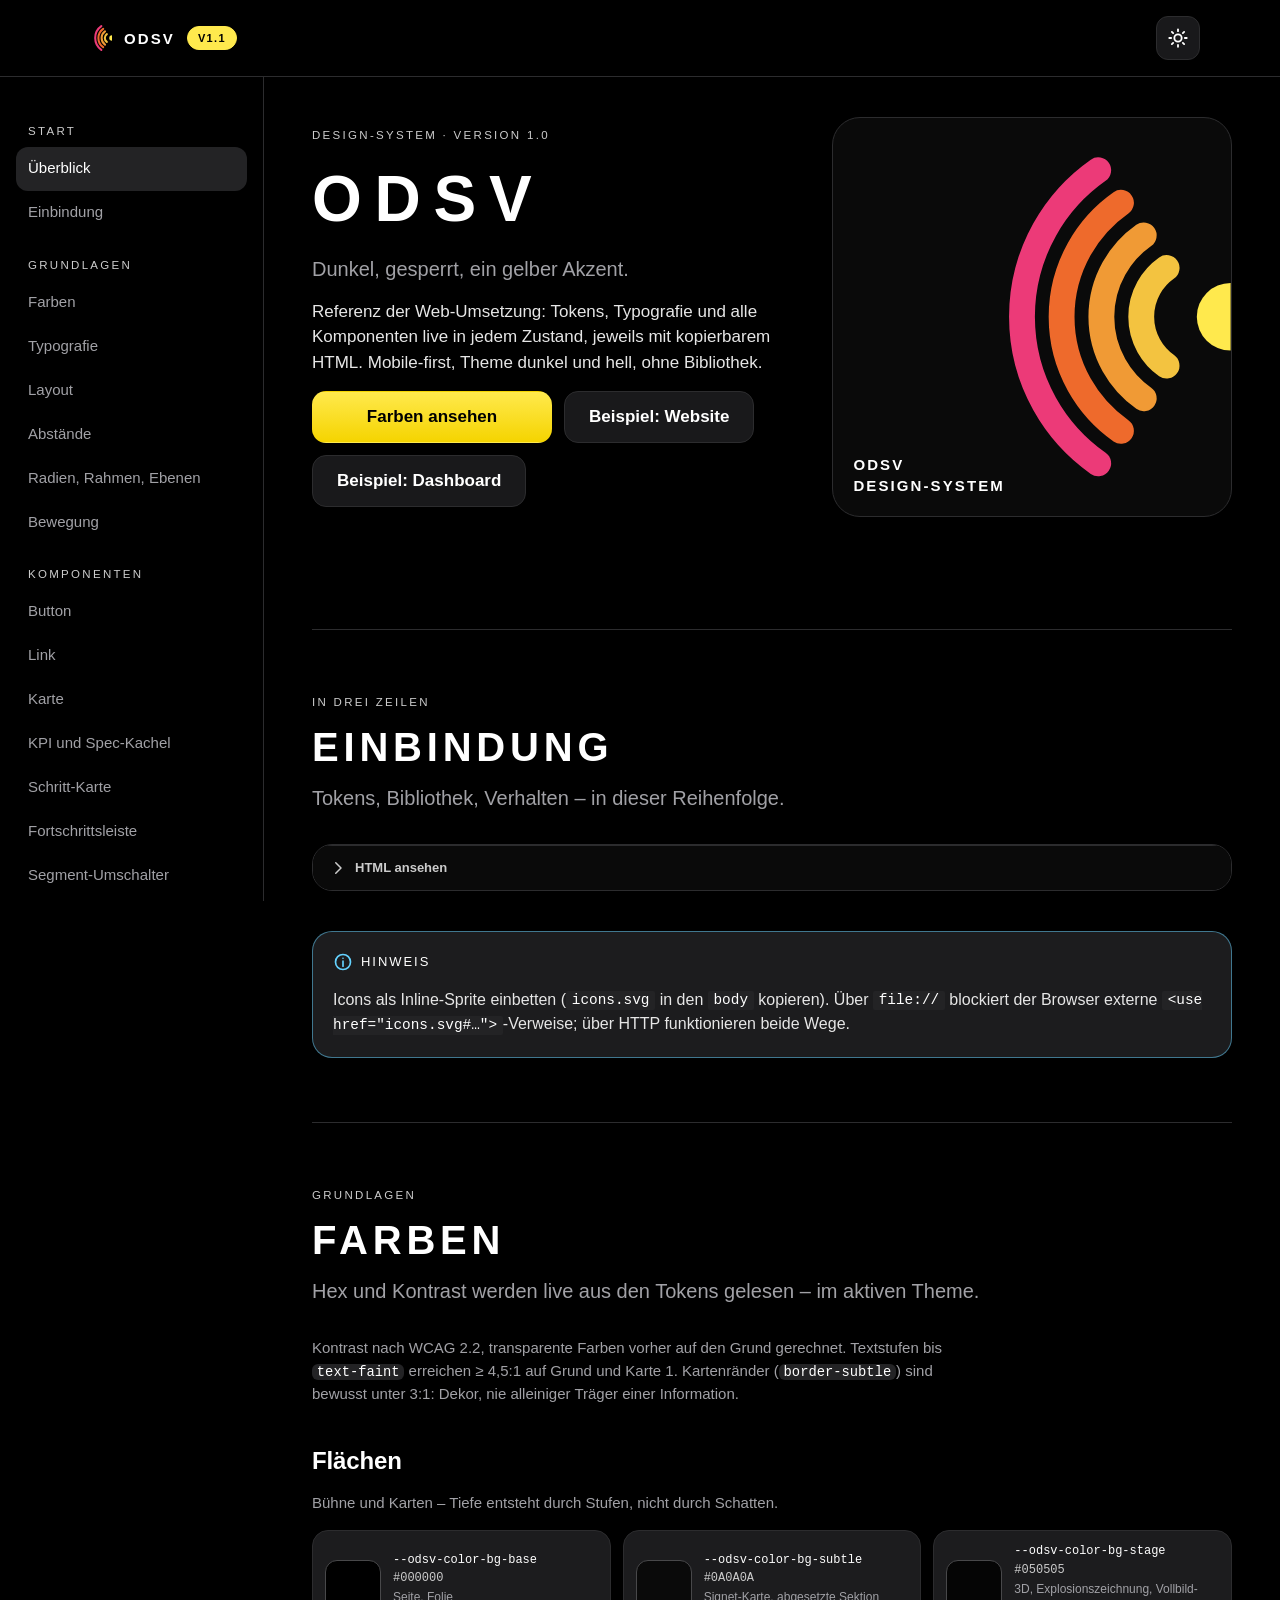
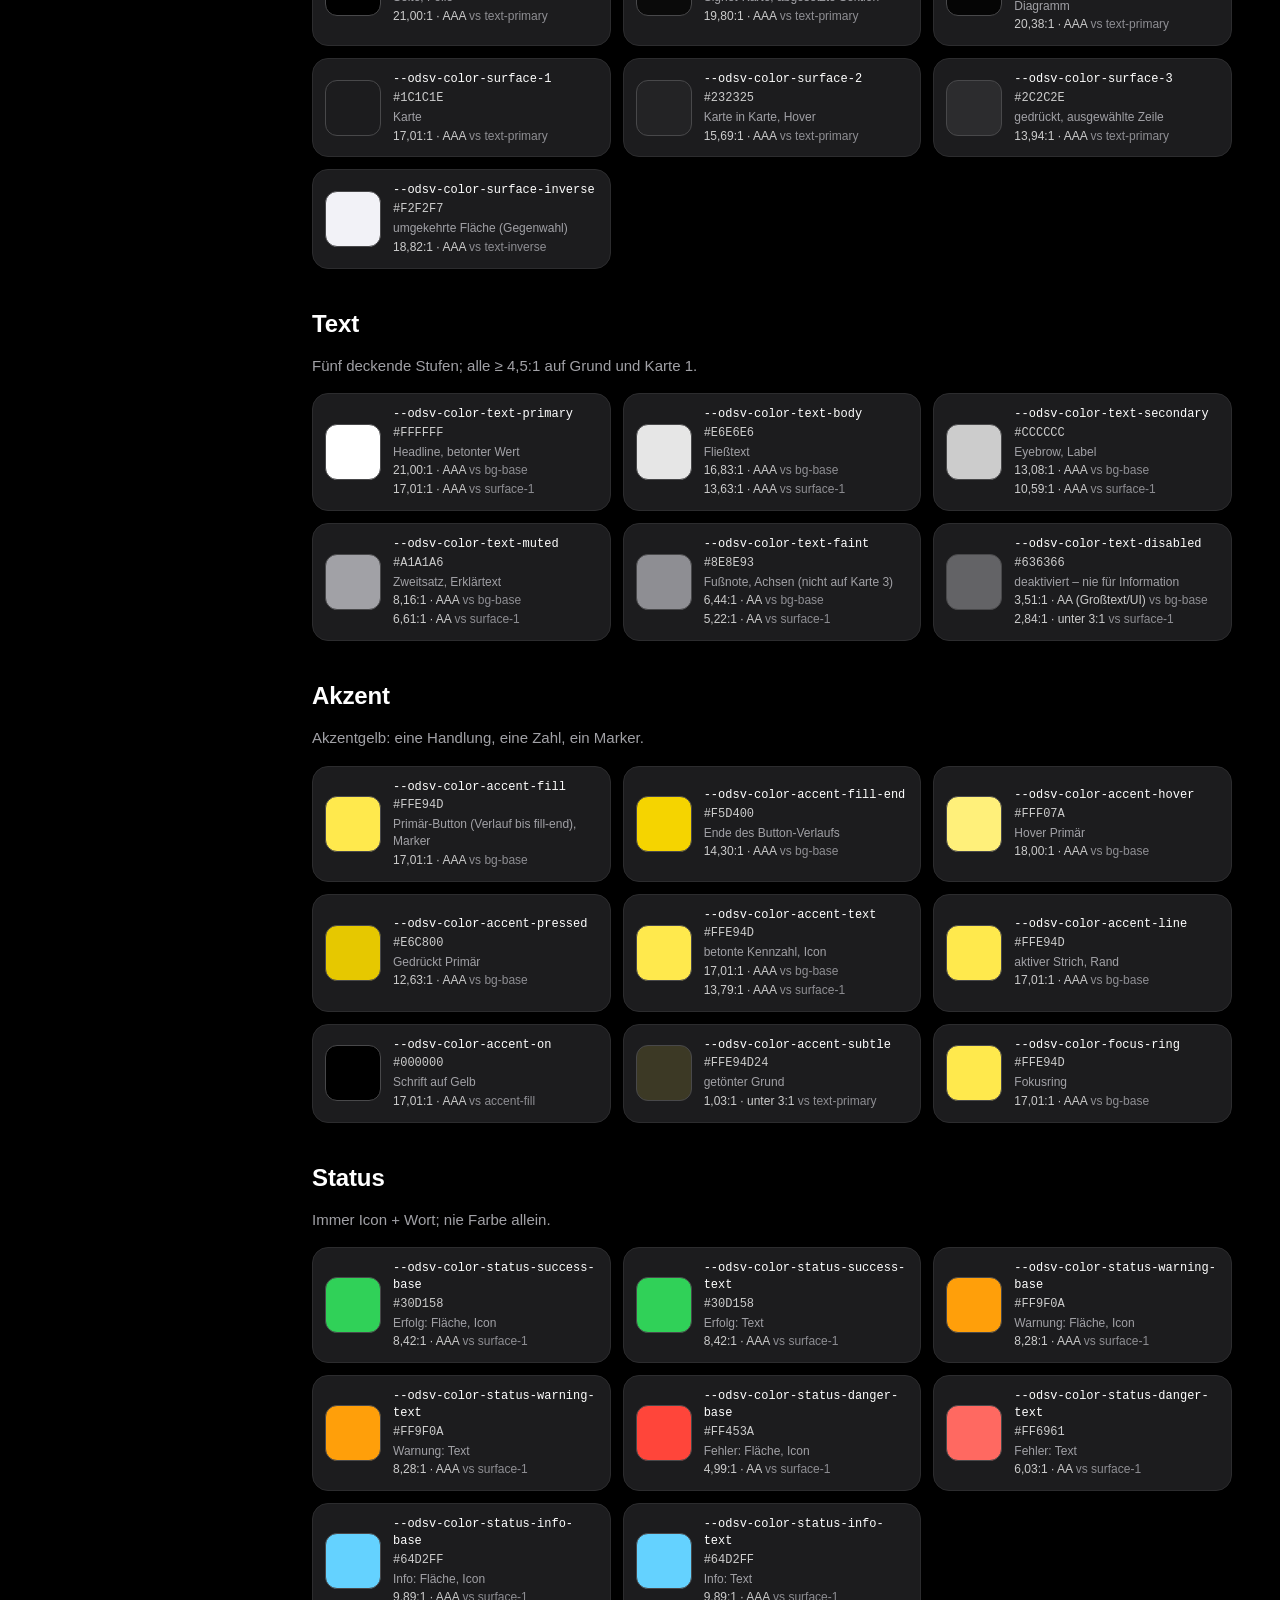
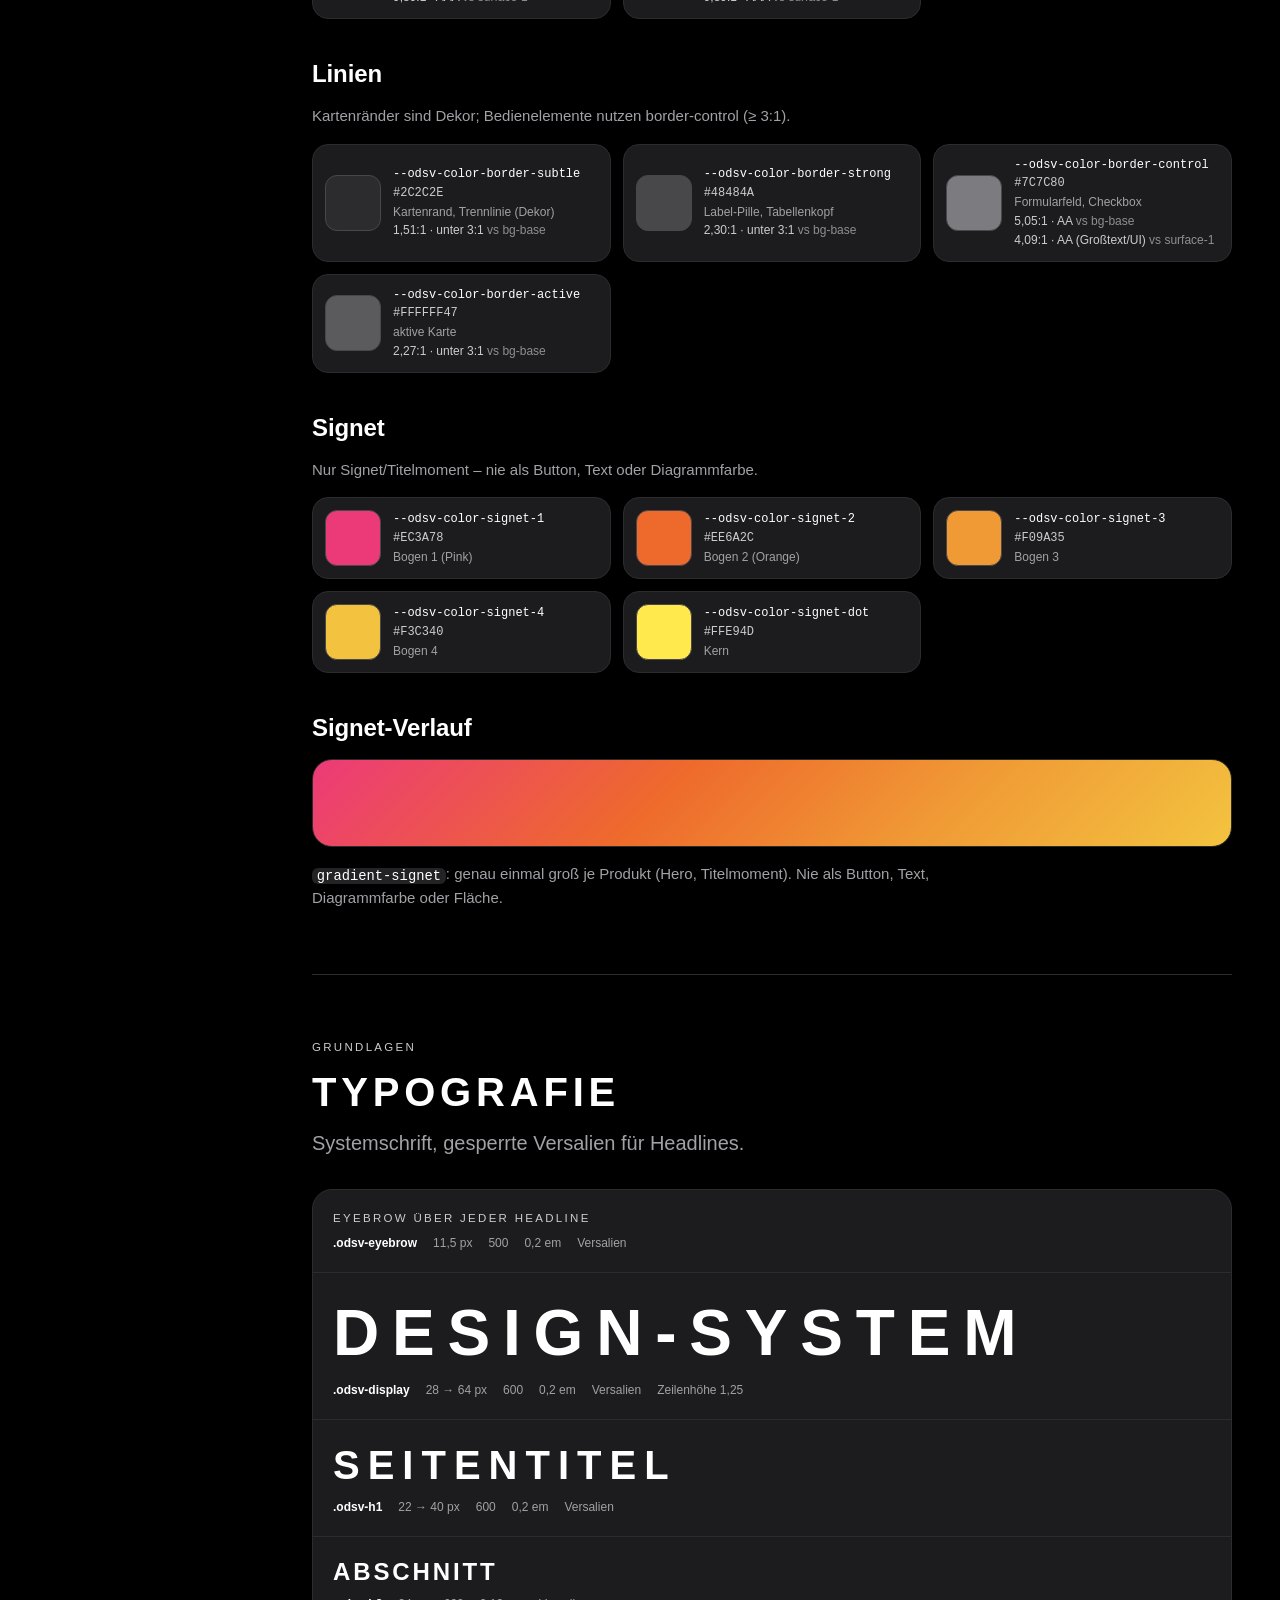
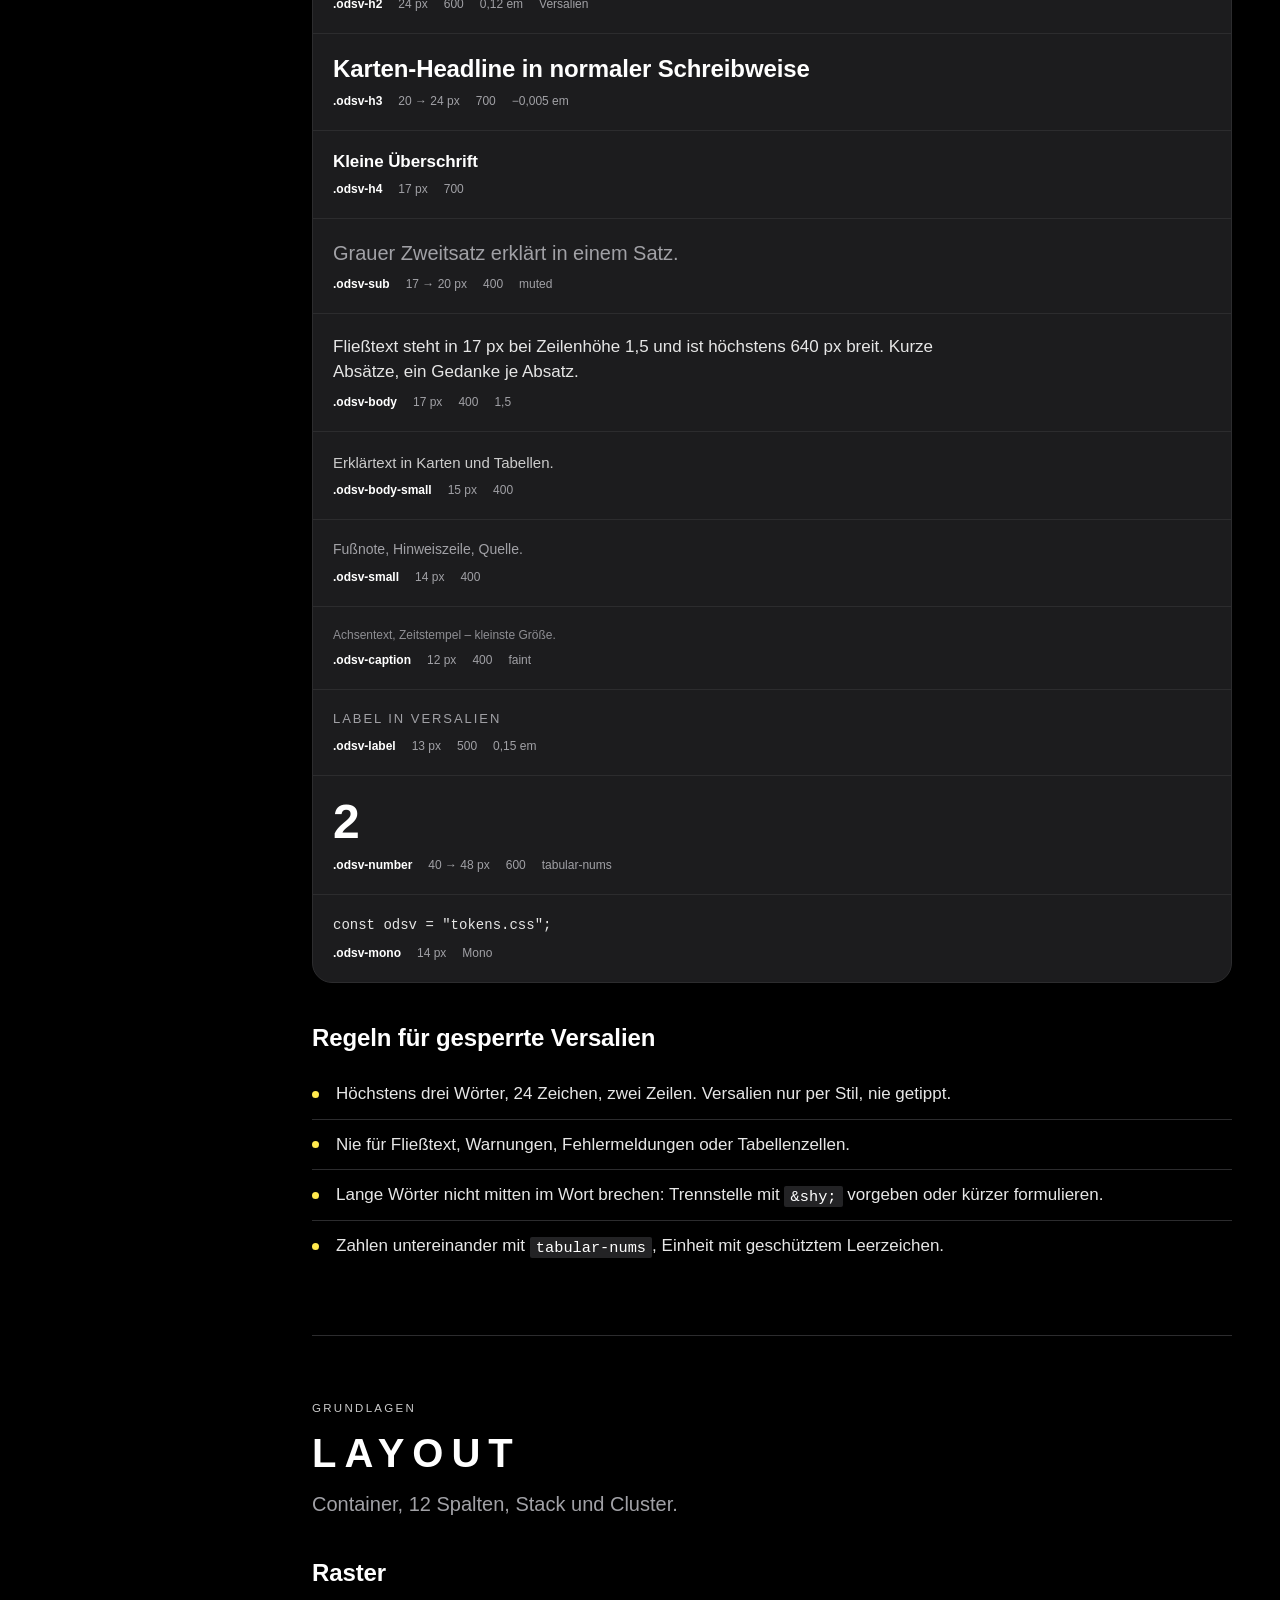
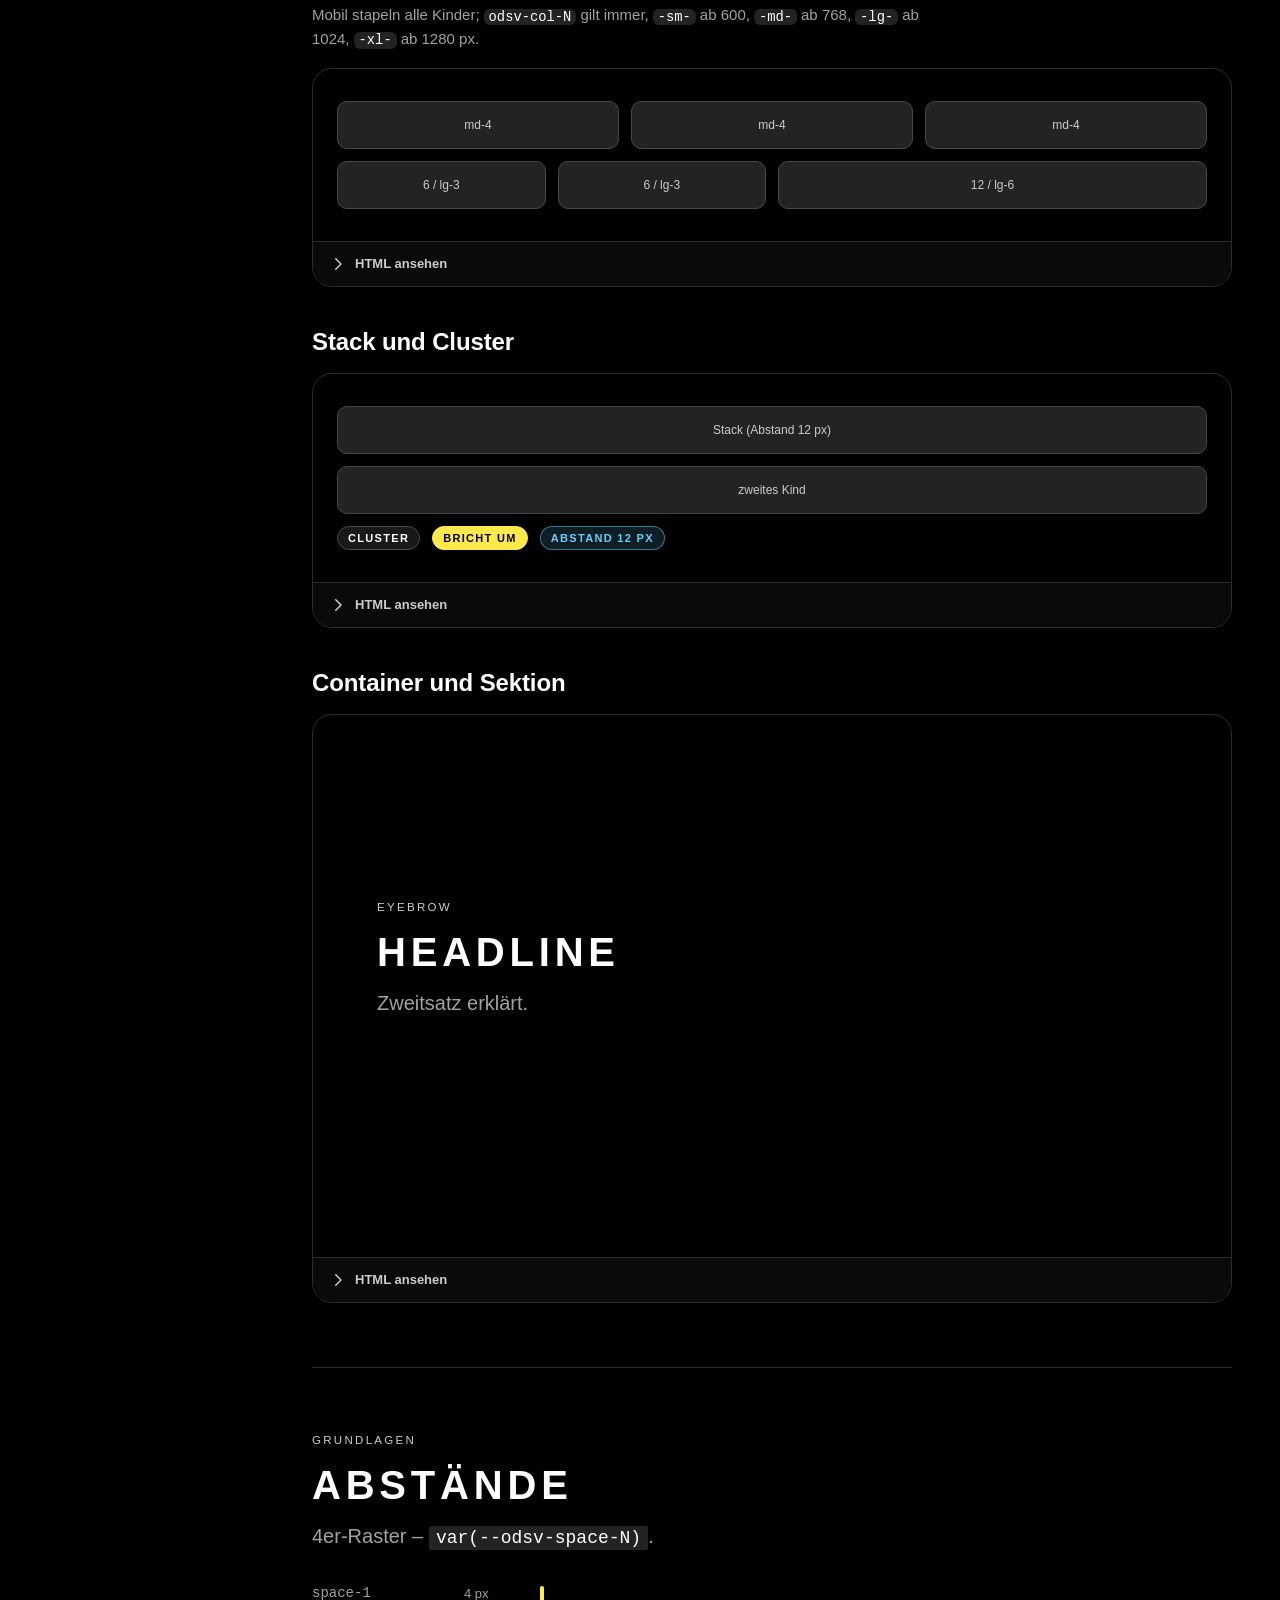
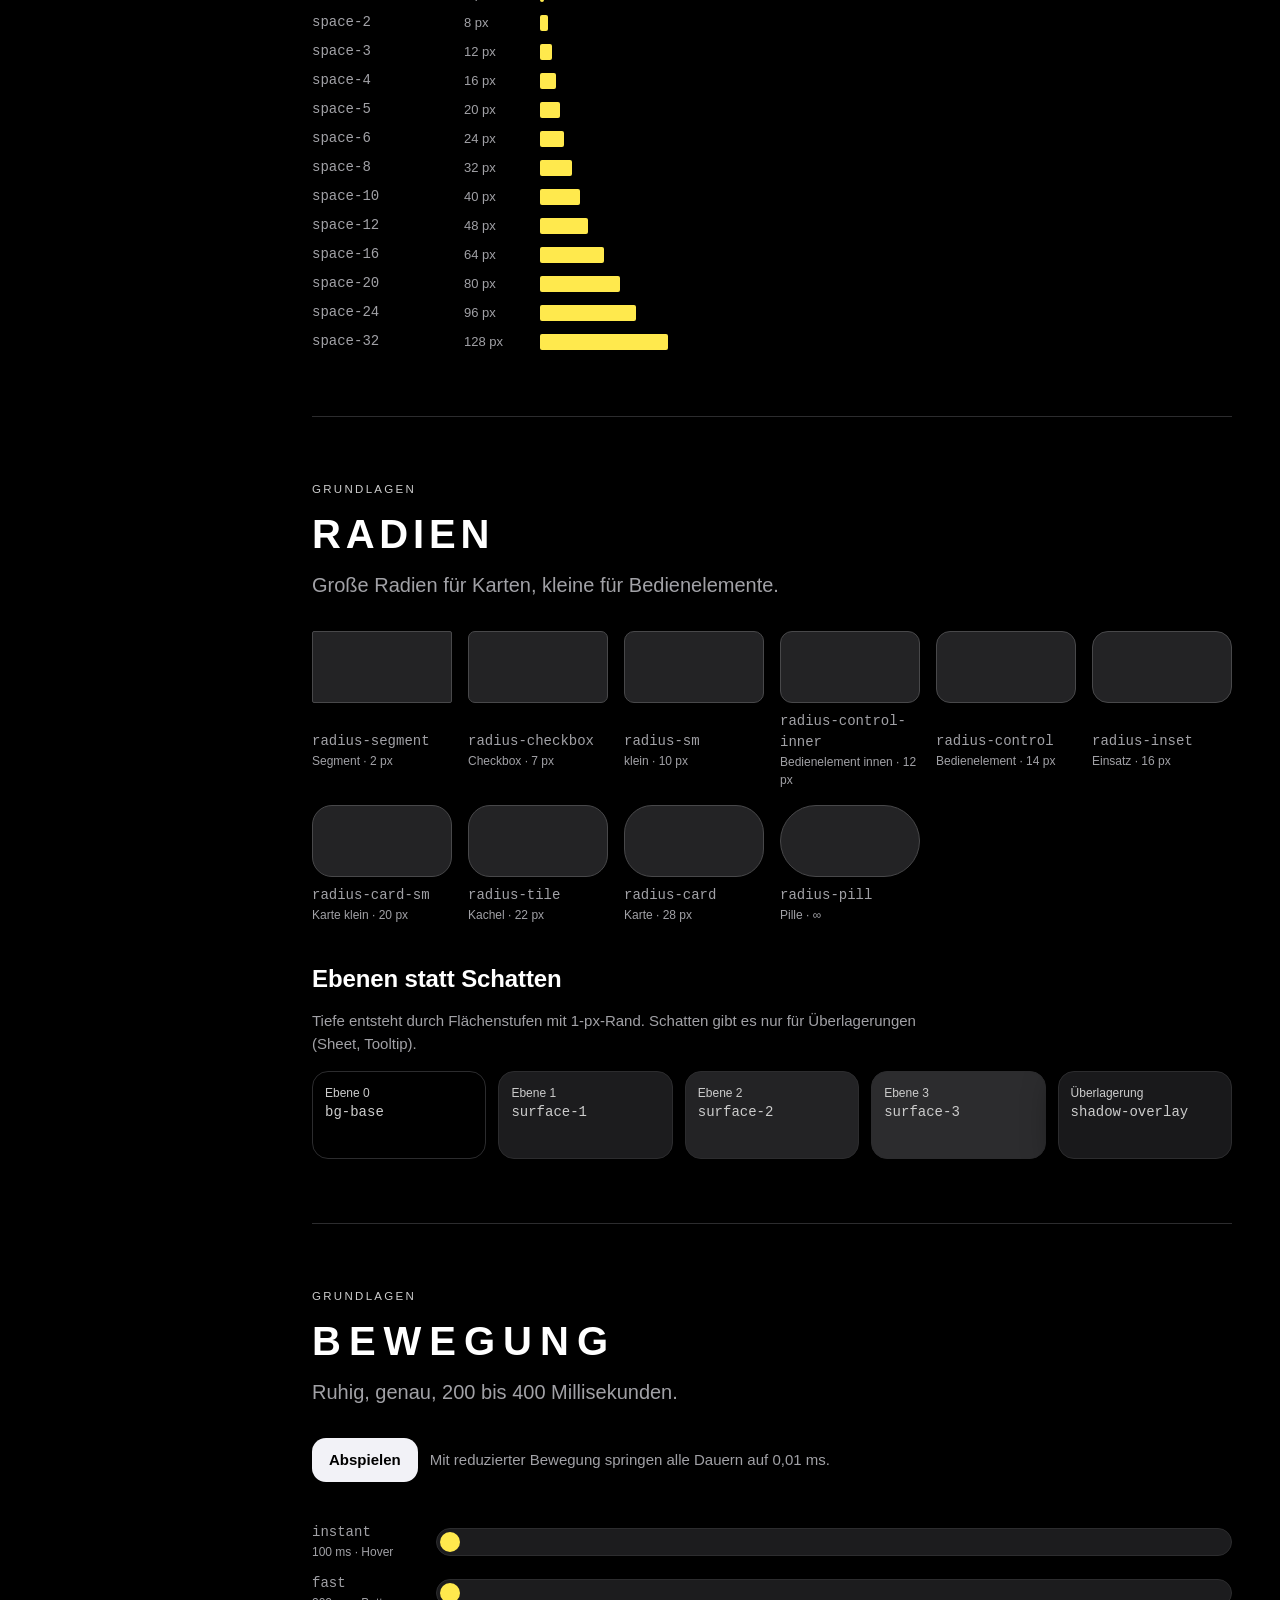
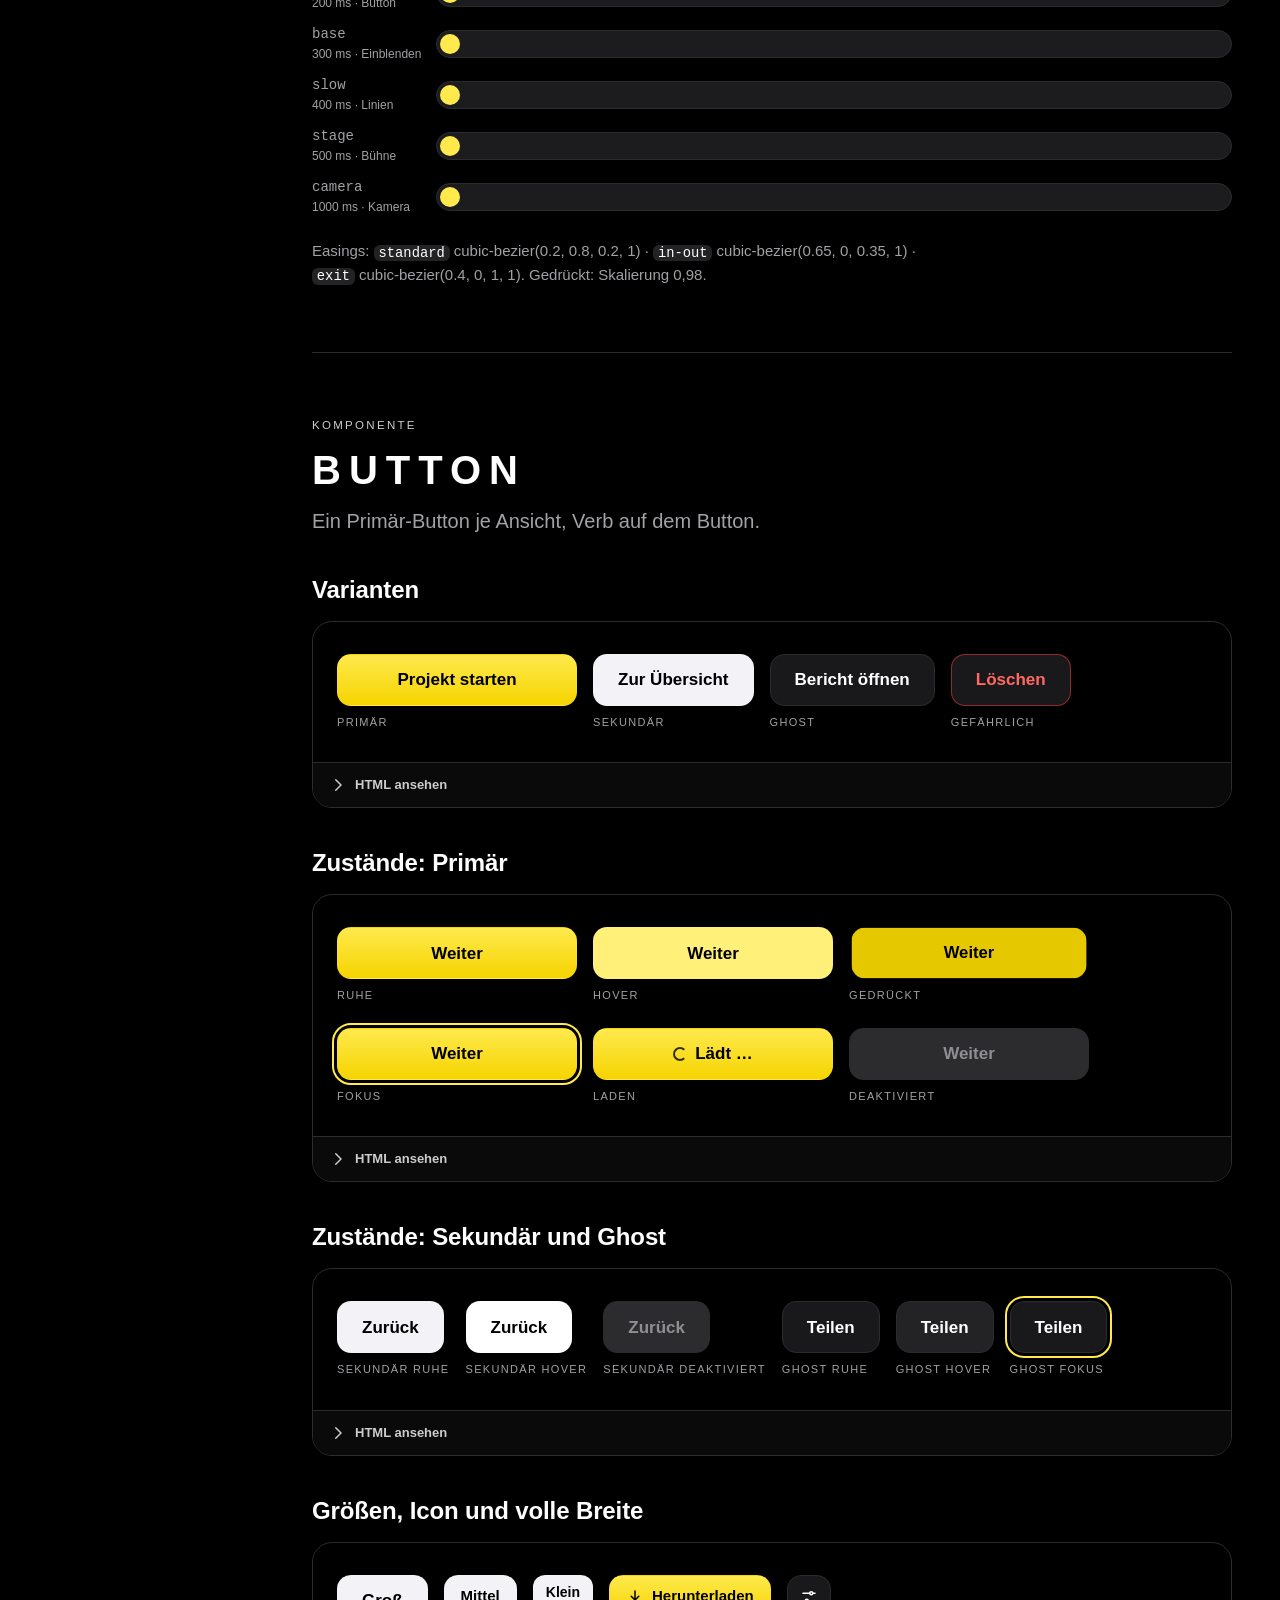
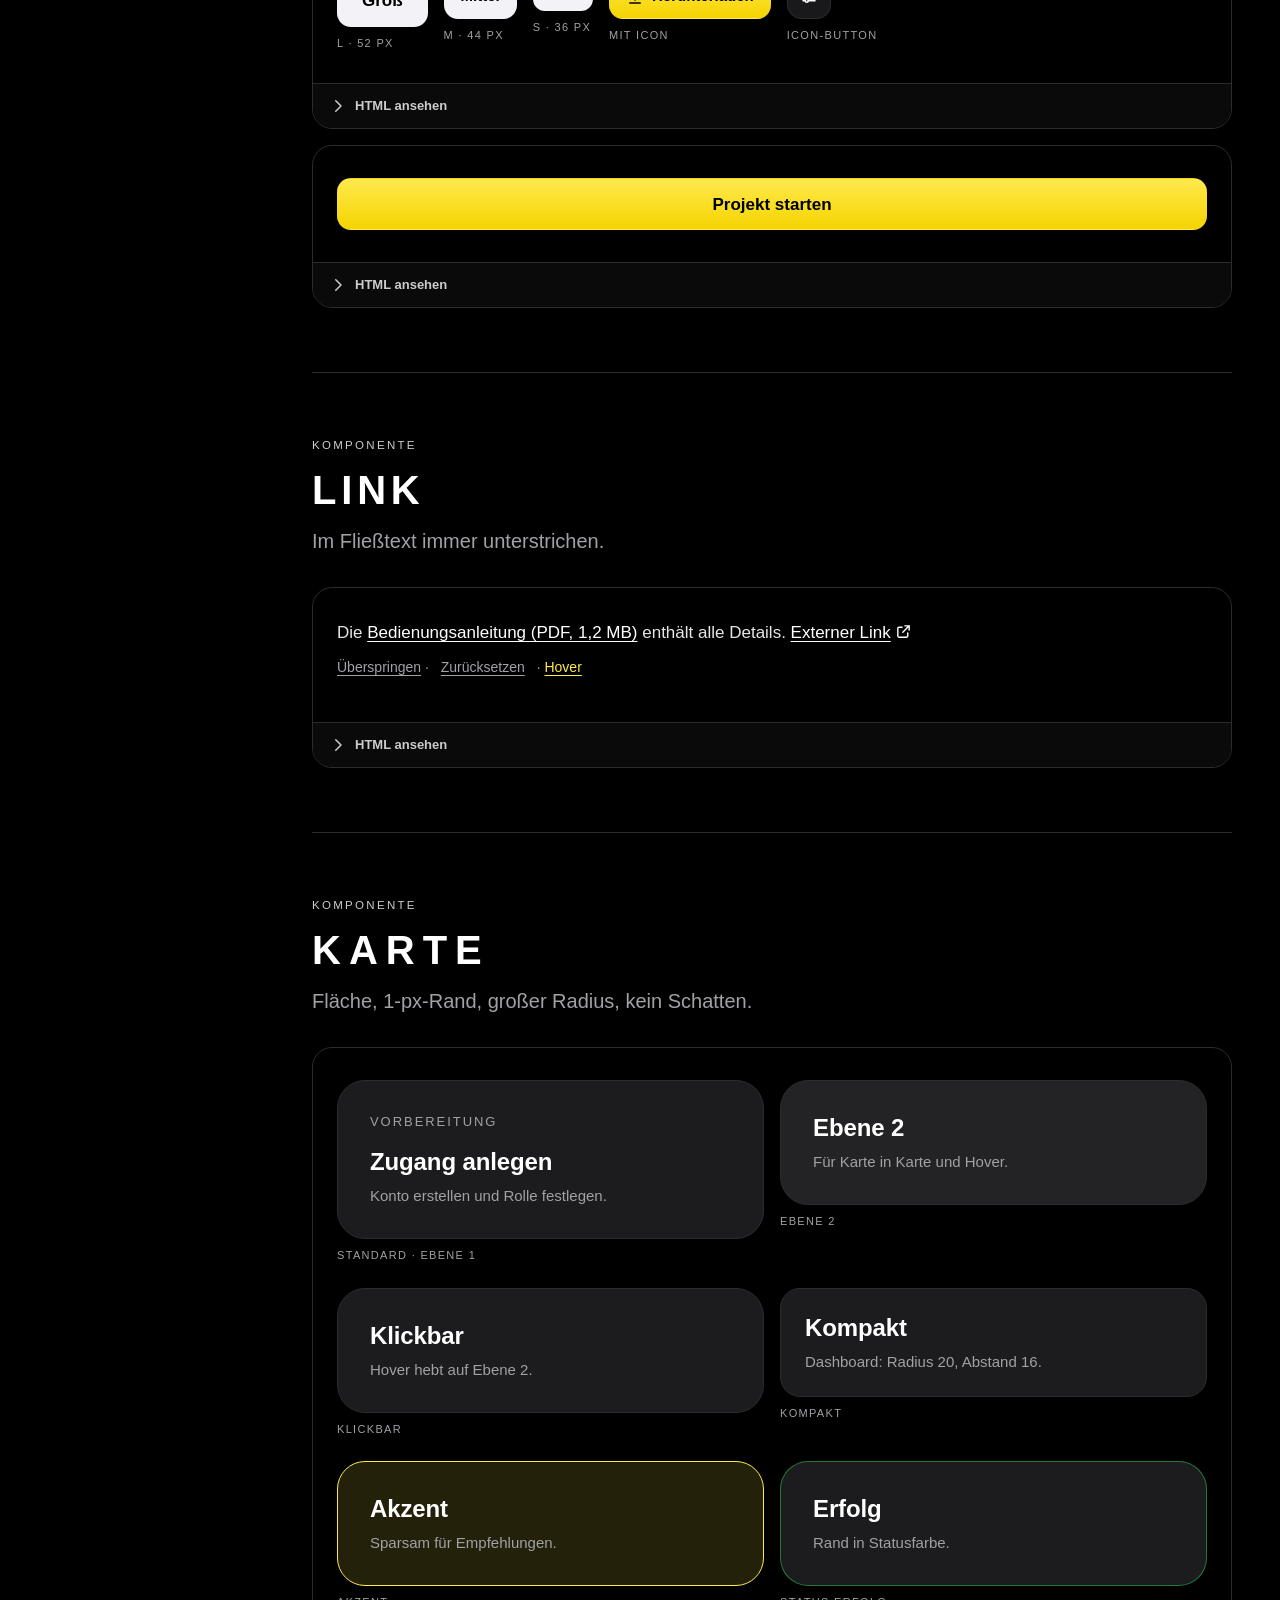
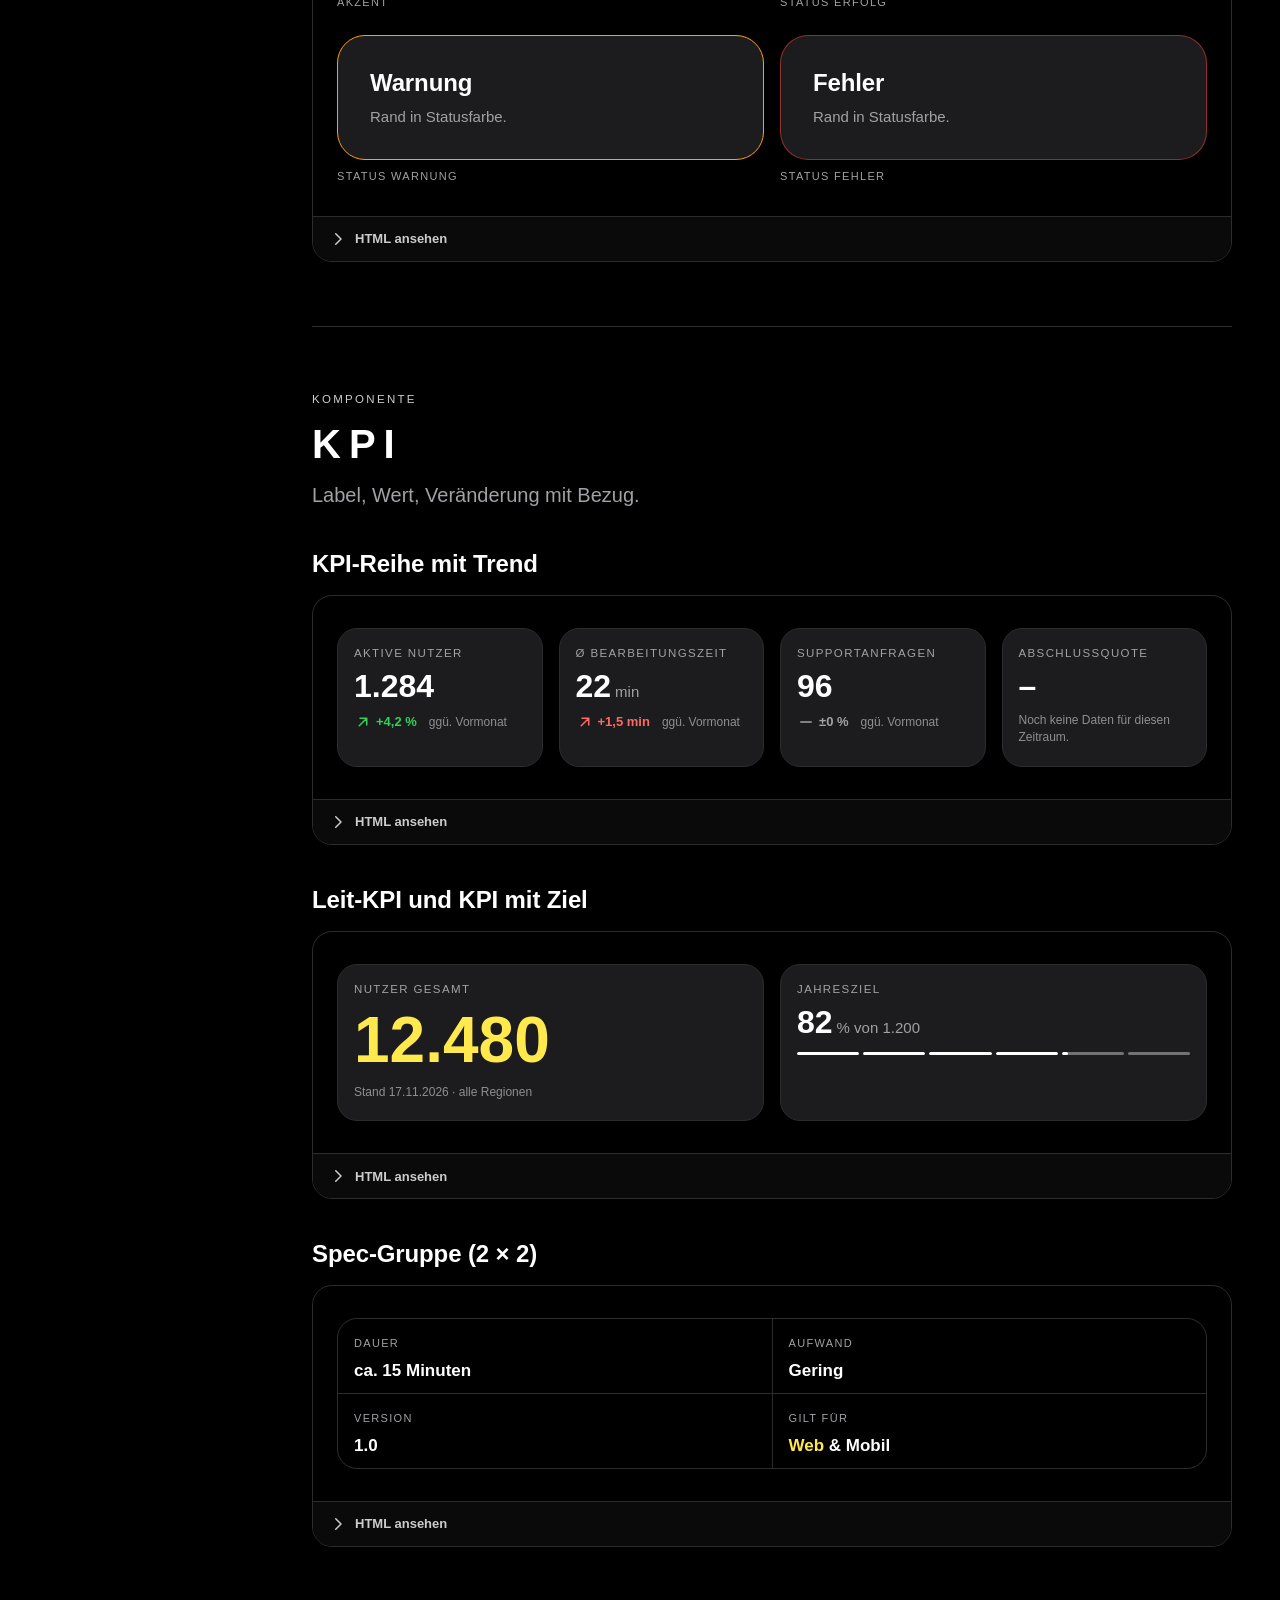
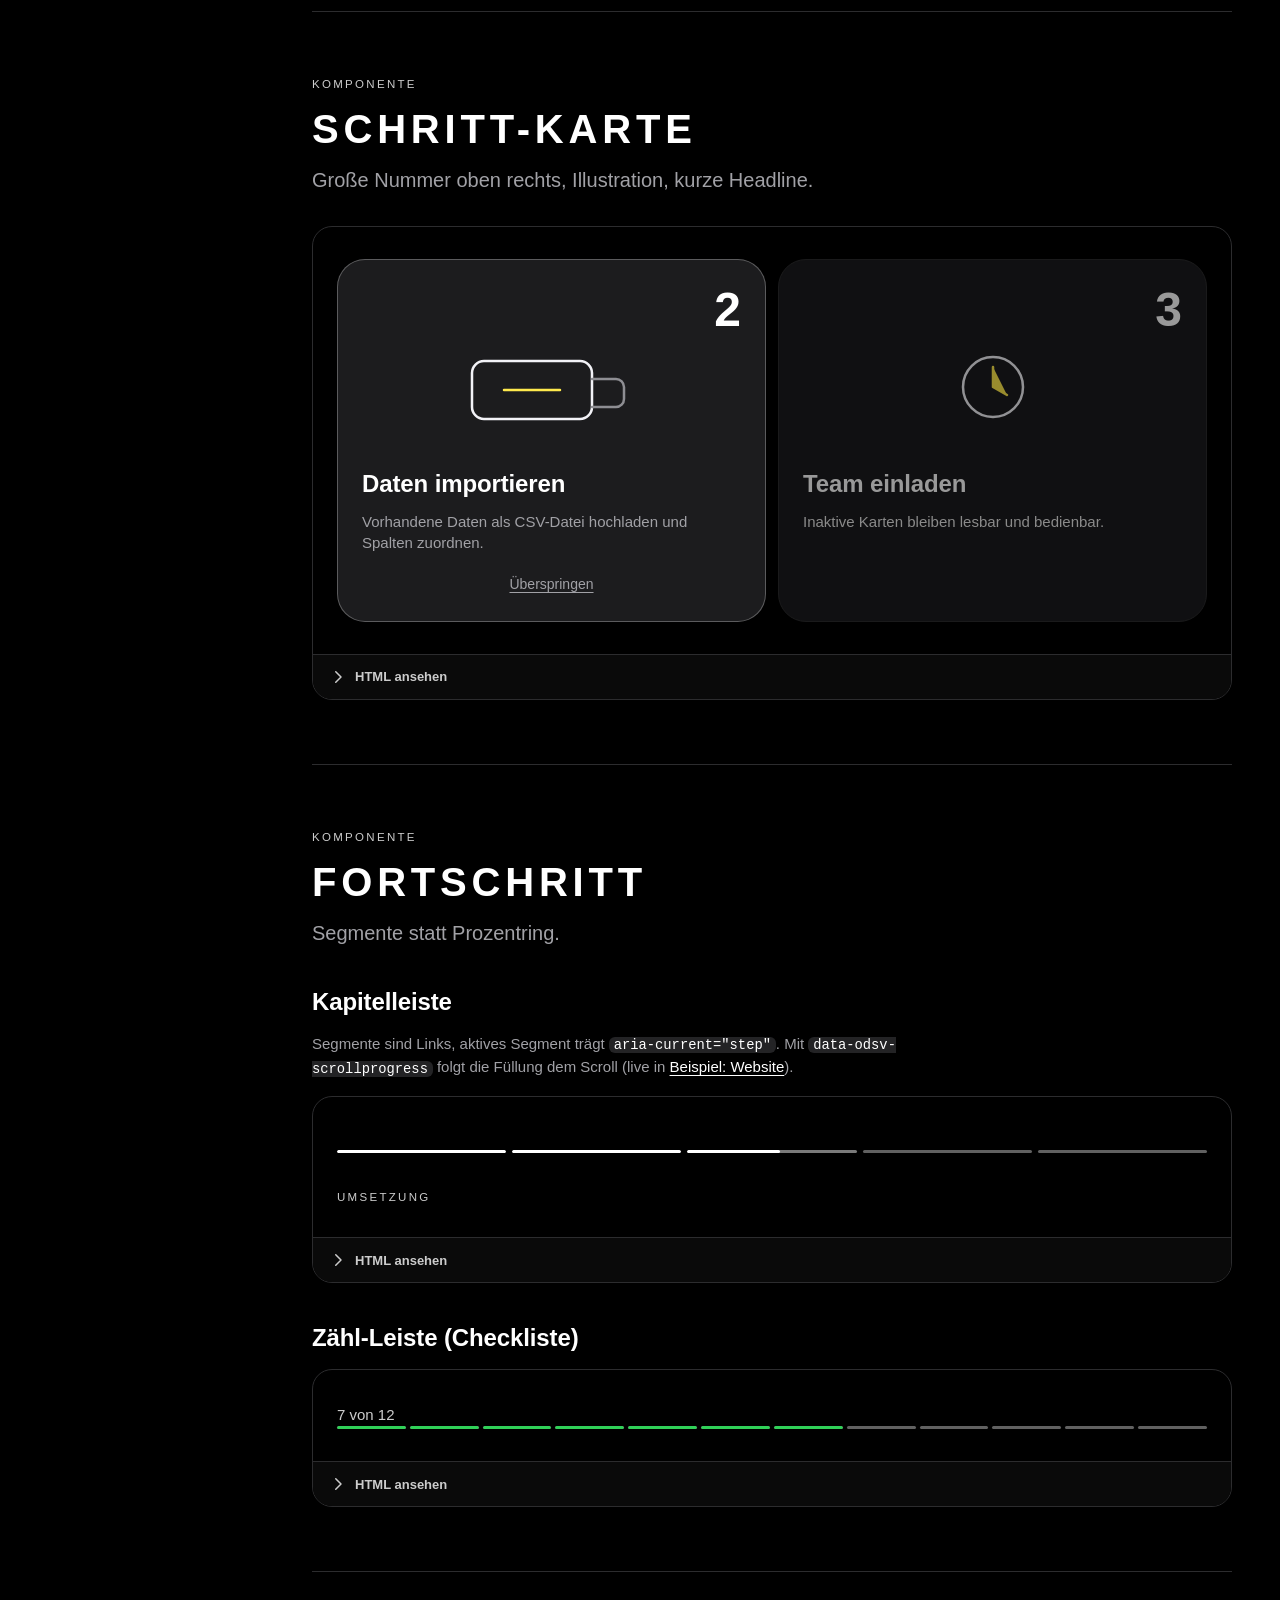
==== commit 6c3ca1f2: "ODSV 1.1.0: Analyse-Diagramme odsv-charts.js zeichnet jetzt die Formen aus SPEC 7.3: columns (gruppi" ====
--- a/web/index.html
+++ b/web/index.html
@@ -4,8 +4,8 @@
 <meta charset="utf-8">
 <meta name="viewport" content="width=device-width, initial-scale=1, viewport-fit=cover">
 <meta name="color-scheme" content="dark light">
-<title>ODSV v1.0 – Design-System, Web-Umsetzung</title>
-<meta name="description" content="ODSV v1.0: Referenzseite mit Farben, Typografie, Abständen und allen Komponenten als kopierbares HTML.">
+<title>ODSV v1.1 – Design-System, Web-Umsetzung</title>
+<meta name="description" content="ODSV v1.1: Referenzseite mit Farben, Typografie, Abständen und allen Komponenten als kopierbares HTML.">
 <link rel="stylesheet" href="tokens.css">
 <link rel="stylesheet" href="odsv.css">
 <link rel="stylesheet" href="docs.css">
@@ -57,7 +57,7 @@
       <svg class="odsv-brand__mark" viewBox="0 0 400 400" aria-hidden="true"><use href="#odsv-signet"/></svg>
       <span class="odsv-brand__name">ODSV</span>
     </a>
-    <span class="odsv-badge odsv-badge--accent docs-version">v1.0</span>
+    <span class="odsv-badge odsv-badge--accent docs-version">v1.1</span>
     <div class="odsv-topbar__actions">
       <button type="button" class="odsv-icon-btn odsv-theme-toggle" data-odsv-theme-toggle aria-pressed="false" aria-label="Helles Theme aktivieren">
         <svg class="odsv-icon odsv-theme-toggle__sun" aria-hidden="true"><use href="#odsv-icon-sun"/></svg>
@@ -904,6 +904,179 @@
       </div>
     </section>
 
+    <section class="docs-section" id="analyse" data-nav="Analyse-Diagramme" data-group="Komponenten">
+      <div class="docs-section__head">
+        <p class="odsv-eyebrow">Komponente</p>
+        <h2 class="odsv-h1">Analyse</h2>
+        <p class="odsv-sub">Verteilung, Zusammenhang, Abweichung, Rang und viele Reihen – jede Form mit Tabellenansicht.</p>
+      </div>
+      <p class="docs-note">Alle Formen zeichnet <code>odsv-charts.js</code> in <code>.odsv-chart__plot</code>. Jede Zeichnung ist per Tastatur bedienbar (Tab, Pfeiltasten, Esc), sagt den Wert an und liefert mit <code>[data-odsv-chart-table]</code> dieselben Daten als Tabelle. Legendeneinträge mit <code>data-odsv-series</code> blenden Reihen aus und ein.</p>
+      <div class="docs-block"><h3 class="odsv-h3">Verlauf mit Ereignis und Ziel</h3>
+        <p class="docs-note">Ereignis als gestrichelte Linie mit Pille, Zielwert waagrecht gestrichelt, Reihen direkt am Ende beschriftet.</p>
+        <template class="docs-src">
+          <figure class="odsv-chart">
+            <div class="odsv-chart__header">
+              <div><p class="odsv-eyebrow">Umsatz</p><figcaption class="odsv-chart__title">Nach dem Relaunch übertrifft Web das Ziel</figcaption><p class="odsv-chart__subtitle">je Monat, in Tsd. €</p></div>
+              <div class="odsv-chart__tools"><button class="odsv-btn odsv-btn--ghost odsv-btn--sm" type="button" data-odsv-chart-table aria-expanded="false"><span data-odsv-label>Daten als Tabelle</span></button></div>
+            </div>
+            <ul class="odsv-legend" aria-label="Reihen ein- und ausblenden"><li><button class="odsv-legend__item" type="button" aria-pressed="true" data-odsv-series="Web"><span class="odsv-swatch odsv-swatch--line odsv-dv-1"></span>Web</button></li><li><button class="odsv-legend__item" type="button" aria-pressed="true" data-odsv-series="App"><span class="odsv-swatch odsv-swatch--line odsv-dv-2"></span>App</button></li><li><button class="odsv-legend__item" type="button" aria-pressed="true" data-odsv-series="Händler"><span class="odsv-swatch odsv-swatch--line odsv-dv-3"></span>Händler</button></li></ul>
+            <div class="odsv-chart__plot" data-demo-chart="line-annot"></div>
+            <p class="odsv-chart__footer">Quelle: Beispieldaten · Stand 17.11.2026</p>
+          </figure>
+        </template>
+      </div>
+      <div class="docs-block"><h3 class="odsv-h3">Gestapelte und gruppierte Säulen</h3>
+        <p class="docs-note">Gestapelt zeigt die Summe und ihre Teile, gruppiert den Vergleich der Teile. 100 % mit <code>mode: 'percent'</code>.</p>
+        <template class="docs-src">
+          <div class="odsv-grid">
+            <div class="odsv-col-12 odsv-col-md-6">
+          <figure class="odsv-chart">
+            <div class="odsv-chart__header">
+              <div><figcaption class="odsv-chart__title">Das Wachstum kommt aus Neukunden</figcaption><p class="odsv-chart__subtitle">Umsatz je Quartal, in Tsd. €</p></div>
+              <div class="odsv-chart__tools"><button class="odsv-btn odsv-btn--ghost odsv-btn--sm" type="button" data-odsv-chart-table aria-expanded="false"><span data-odsv-label>Daten als Tabelle</span></button></div>
+            </div>
+            <ul class="odsv-legend" aria-label="Reihen ein- und ausblenden"><li><button class="odsv-legend__item" type="button" aria-pressed="true" data-odsv-series="Bestand"><span class="odsv-swatch odsv-dv-2"></span>Bestand</button></li><li><button class="odsv-legend__item" type="button" aria-pressed="true" data-odsv-series="Neukunden"><span class="odsv-swatch odsv-dv-1"></span>Neukunden</button></li></ul>
+            <div class="odsv-chart__plot" data-demo-chart="columns-stacked"></div>
+            <p class="odsv-chart__footer">Quelle: Beispieldaten · Stand 17.11.2026</p>
+          </figure>
+            </div>
+            <div class="odsv-col-12 odsv-col-md-6">
+          <figure class="odsv-chart">
+            <div class="odsv-chart__header">
+              <div><figcaption class="odsv-chart__title">Nord holt im Q4 auf</figcaption><p class="odsv-chart__subtitle">Abschlüsse je Quartal und Region</p></div>
+              <div class="odsv-chart__tools"><button class="odsv-btn odsv-btn--ghost odsv-btn--sm" type="button" data-odsv-chart-table aria-expanded="false"><span data-odsv-label>Daten als Tabelle</span></button></div>
+            </div>
+            <ul class="odsv-legend" aria-label="Reihen ein- und ausblenden"><li><button class="odsv-legend__item" type="button" aria-pressed="true" data-odsv-series="Nord"><span class="odsv-swatch odsv-dv-2"></span>Nord</button></li><li><button class="odsv-legend__item" type="button" aria-pressed="true" data-odsv-series="Süd"><span class="odsv-swatch odsv-dv-4"></span>Süd</button></li><li><button class="odsv-legend__item" type="button" aria-pressed="true" data-odsv-series="West"><span class="odsv-swatch odsv-dv-5"></span>West</button></li></ul>
+            <div class="odsv-chart__plot" data-demo-chart="columns-grouped"></div>
+            <p class="odsv-chart__footer">Quelle: Beispieldaten · Stand 17.11.2026</p>
+          </figure>
+            </div>
+          </div>
+        </template>
+      </div>
+      <div class="docs-block"><h3 class="odsv-h3">Rangfolge und Abweichung</h3>
+        <p class="docs-note">Kategorien als waagrechte, sortierte Balken; eine betont, Rest Kontext. Abweichung ab der Nulllinie in Blau ↔ Orange mit Vorzeichen.</p>
+        <template class="docs-src">
+          <div class="odsv-grid">
+            <div class="odsv-col-12 odsv-col-md-6">
+          <figure class="odsv-chart">
+            <div class="odsv-chart__header">
+              <div><figcaption class="odsv-chart__title">Berlin führt mit Abstand</figcaption><p class="odsv-chart__subtitle">Bestellungen je Stadt, November</p></div>
+              <div class="odsv-chart__tools"><button class="odsv-btn odsv-btn--ghost odsv-btn--sm" type="button" data-odsv-chart-table aria-expanded="false"><span data-odsv-label>Daten als Tabelle</span></button></div>
+            </div>
+            <div class="odsv-chart__plot" data-demo-chart="hbars"></div>
+            <p class="odsv-chart__footer">Quelle: Beispieldaten · Stand 17.11.2026</p>
+          </figure>
+            </div>
+            <div class="odsv-col-12 odsv-col-md-6">
+          <figure class="odsv-chart">
+            <div class="odsv-chart__header">
+              <div><figcaption class="odsv-chart__title">Drei Teams liegen unter Plan</figcaption><p class="odsv-chart__subtitle">Abweichung vom Ziel, in Prozentpunkten</p></div>
+              <div class="odsv-chart__tools"><button class="odsv-btn odsv-btn--ghost odsv-btn--sm" type="button" data-odsv-chart-table aria-expanded="false"><span data-odsv-label>Daten als Tabelle</span></button></div>
+            </div>
+            <div class="odsv-chart__plot" data-demo-chart="diverging"></div>
+            <p class="odsv-chart__footer">Quelle: Beispieldaten · Stand 17.11.2026</p>
+          </figure>
+            </div>
+          </div>
+        </template>
+      </div>
+      <div class="docs-block"><h3 class="odsv-h3">Trichter</h3>
+        <p class="docs-note">Abgestufte Einzelfarbe; je Stufe der Wert und die Quote zum Vorschritt.</p>
+        <template class="docs-src">
+          <figure class="odsv-chart">
+            <div class="odsv-chart__header">
+              <div><p class="odsv-eyebrow">Conversion</p><figcaption class="odsv-chart__title">Der größte Verlust liegt vor dem Warenkorb</figcaption><p class="odsv-chart__subtitle">Sitzungen je Schritt, November</p></div>
+              <div class="odsv-chart__tools"><button class="odsv-btn odsv-btn--ghost odsv-btn--sm" type="button" data-odsv-chart-table aria-expanded="false"><span data-odsv-label>Daten als Tabelle</span></button></div>
+            </div>
+            <div class="odsv-chart__plot" data-demo-chart="funnel"></div>
+            <p class="odsv-chart__footer">Quelle: Beispieldaten · Stand 17.11.2026</p>
+          </figure>
+        </template>
+      </div>
+      <div class="docs-block"><h3 class="odsv-h3">Verteilung</h3>
+        <p class="docs-note">Histogramm mit Median; Boxplot als Strich (Spanne), dicker Strich (mittlere Hälfte) und Punkt (Median), Ausreißer als Ringe.</p>
+        <template class="docs-src">
+          <div class="odsv-grid">
+            <div class="odsv-col-12 odsv-col-md-6">
+          <figure class="odsv-chart">
+            <div class="odsv-chart__header">
+              <div><figcaption class="odsv-chart__title">Die meisten Tickets sind in 2 h gelöst</figcaption><p class="odsv-chart__subtitle">Lösungszeit, n = 240</p></div>
+              <div class="odsv-chart__tools"><button class="odsv-btn odsv-btn--ghost odsv-btn--sm" type="button" data-odsv-chart-table aria-expanded="false"><span data-odsv-label>Daten als Tabelle</span></button></div>
+            </div>
+            <div class="odsv-chart__plot" data-demo-chart="histogram"></div>
+            <p class="odsv-chart__footer">Quelle: Beispieldaten · Stand 17.11.2026</p>
+          </figure>
+            </div>
+            <div class="odsv-col-12 odsv-col-md-6">
+          <figure class="odsv-chart">
+            <div class="odsv-chart__header">
+              <div><figcaption class="odsv-chart__title">Team B streut am stärksten</figcaption><p class="odsv-chart__subtitle">Lösungszeit je Team, in Stunden</p></div>
+              <div class="odsv-chart__tools"><button class="odsv-btn odsv-btn--ghost odsv-btn--sm" type="button" data-odsv-chart-table aria-expanded="false"><span data-odsv-label>Daten als Tabelle</span></button></div>
+            </div>
+            <div class="odsv-chart__plot" data-demo-chart="boxplot"></div>
+            <p class="odsv-chart__footer">Quelle: Beispieldaten · Stand 17.11.2026</p>
+          </figure>
+            </div>
+          </div>
+        </template>
+      </div>
+      <div class="docs-block"><h3 class="odsv-h3">Zusammenhang</h3>
+        <p class="docs-note">Streudiagramm mit Trendlinie und R²; die Blasengröße trägt eine dritte Größe.</p>
+        <template class="docs-src">
+          <figure class="odsv-chart">
+            <div class="odsv-chart__header">
+              <div><p class="odsv-eyebrow">Marketing</p><figcaption class="odsv-chart__title">Mehr Budget, mehr Leads – mit abnehmendem Ertrag</figcaption><p class="odsv-chart__subtitle">je Kampagne; Blasengröße = Umsatz</p></div>
+              <div class="odsv-chart__tools"><button class="odsv-btn odsv-btn--ghost odsv-btn--sm" type="button" data-odsv-chart-table aria-expanded="false"><span data-odsv-label>Daten als Tabelle</span></button></div>
+            </div>
+            <ul class="odsv-legend" aria-label="Reihen ein- und ausblenden"><li><button class="odsv-legend__item" type="button" aria-pressed="true" data-odsv-series="Online"><span class="odsv-swatch odsv-dv-2"></span>Online</button></li><li><button class="odsv-legend__item" type="button" aria-pressed="true" data-odsv-series="Print"><span class="odsv-swatch odsv-dv-5"></span>Print</button></li></ul>
+            <div class="odsv-chart__plot" data-demo-chart="scatter"></div>
+            <p class="odsv-chart__footer">Quelle: Beispieldaten · Stand 17.11.2026</p>
+          </figure>
+        </template>
+      </div>
+      <div class="docs-block"><h3 class="odsv-h3">Heatmap</h3>
+        <p class="docs-note">Sequenzielle Palette in 6 Stufen mit Skala; leere Zellen gestrichelt.</p>
+        <template class="docs-src">
+          <figure class="odsv-chart">
+            <div class="odsv-chart__header">
+              <div><p class="odsv-eyebrow">Last</p><figcaption class="odsv-chart__title">Spitzen liegen werktags um 10 und 14 Uhr</figcaption><p class="odsv-chart__subtitle">Anfragen je Stunde und Wochentag</p></div>
+              <div class="odsv-chart__tools"><button class="odsv-btn odsv-btn--ghost odsv-btn--sm" type="button" data-odsv-chart-table aria-expanded="false"><span data-odsv-label>Daten als Tabelle</span></button></div>
+            </div>
+            <div class="odsv-chart__plot" data-demo-chart="heatmap"></div>
+            <p class="odsv-chart__footer">Quelle: Beispieldaten · Stand 17.11.2026</p>
+          </figure>
+        </template>
+      </div>
+      <div class="docs-block"><h3 class="odsv-h3">Steigung und kleine Vielfache</h3>
+        <p class="docs-note">Zwei Zeitpunkte als Steigungsdiagramm, eine Reihe betont. Viele Reihen als kleine Vielfache mit gleicher Achse, die übrigen Reihen als Kontext.</p>
+        <template class="docs-src">
+          <div class="odsv-grid">
+            <div class="odsv-col-12 odsv-col-md-5">
+          <figure class="odsv-chart">
+            <div class="odsv-chart__header">
+              <div><figcaption class="odsv-chart__title">Hamburg steigt am stärksten</figcaption><p class="odsv-chart__subtitle">Zufriedenheit 2025 → 2026, Punkte</p></div>
+              <div class="odsv-chart__tools"><button class="odsv-btn odsv-btn--ghost odsv-btn--sm" type="button" data-odsv-chart-table aria-expanded="false"><span data-odsv-label>Daten als Tabelle</span></button></div>
+            </div>
+            <div class="odsv-chart__plot" data-demo-chart="slope"></div>
+            <p class="odsv-chart__footer">Quelle: Beispieldaten · Stand 17.11.2026</p>
+          </figure>
+            </div>
+            <div class="odsv-col-12 odsv-col-md-7">
+          <figure class="odsv-chart">
+            <div class="odsv-chart__header">
+              <div><figcaption class="odsv-chart__title">Nur Region Ost wächst durchgehend</figcaption><p class="odsv-chart__subtitle">Umsatz je Region, in Mio. €</p></div>
+              <div class="odsv-chart__tools"><button class="odsv-btn odsv-btn--ghost odsv-btn--sm" type="button" data-odsv-chart-table aria-expanded="false"><span data-odsv-label>Daten als Tabelle</span></button></div>
+            </div>
+            <div class="odsv-chart__plot" data-demo-chart="multiples"></div>
+            <p class="odsv-chart__footer">Quelle: Beispieldaten · Stand 17.11.2026</p>
+          </figure>
+            </div>
+          </div>
+        </template>
+      </div>
+    </section>
+
     <section class="docs-section" id="labels3d" data-nav="Labels für 3D und Diagramme" data-group="Komponenten">
       <div class="docs-section__head">
         <p class="odsv-eyebrow">Komponente</p>
@@ -1066,7 +1239,7 @@
           <div class="odsv-grid">
             <div class="odsv-col-12 odsv-col-md-6"><ul class="odsv-list odsv-card"><li>Keine Installation</li><li>Daten in der EU gespeichert</li><li>Barrierearm nach WCAG 2.2 AA</li></ul></div>
             <div class="odsv-col-12 odsv-col-md-6"><ol class="odsv-list odsv-list--numbered odsv-card"><li>Konto anlegen</li><li>Daten importieren</li><li>Team einladen</li></ol></div>
-            <div class="odsv-col-12"><dl class="odsv-facts odsv-facts--cols odsv-card"><div><dt>Version</dt><dd>1.0.0</dd></div><div><dt>Lizenz</dt><dd>intern</dd></div></dl></div>
+            <div class="odsv-col-12"><dl class="odsv-facts odsv-facts--cols odsv-card"><div><dt>Version</dt><dd>1.1.0</dd></div><div><dt>Lizenz</dt><dd>intern</dd></div></dl></div>
           </div>
         </template>
       </div>
@@ -1149,7 +1322,7 @@
       </div>
     </section>
 
-    <footer class="odsv-footer"><div class="odsv-footer__grid"><p>ODSV v1.0.0 · Stand 17.11.2026 · Werte: <code class="odsv-code-inline">tokens/tokens.json</code></p><span class="odsv-wordmark">ODSV</span></div></footer>
+    <footer class="odsv-footer"><div class="odsv-footer__grid"><p>ODSV v1.1.0 · Stand 17.11.2026 · Werte: <code class="odsv-code-inline">tokens/tokens.json</code></p><span class="odsv-wordmark">ODSV</span></div></footer>
   </main>
 </div>
 
--- a/web/tokens.css
+++ b/web/tokens.css
@@ -1,4 +1,4 @@
-/* ODSV Design-Tokens v1.0.0 – ERZEUGT aus tokens.json (tools/build_tokens.py). Nicht von Hand ändern. */
+/* ODSV Design-Tokens v1.1.0 – ERZEUGT aus tokens.json (tools/build_tokens.py). Nicht von Hand ändern. */
 /* :root = dunkles Theme (Standard) · [data-theme="light"] = helles Theme · @media print = hell + Druck */
 :root, [data-theme="dark"] {
   color-scheme: dark;
--- a/web/odsv.css
+++ b/web/odsv.css
@@ -1,5 +1,5 @@
 /* ==========================================================================
-   ODSV v1.0 – Komponentenbibliothek (Web)
+   ODSV v1.1 – Komponentenbibliothek (Web)
    Voraussetzung: tokens.css VOR dieser Datei einbinden.
    Regeln: nur var(--odsv-…) – keine Farbwerte, Klassen-Präfix .odsv-.
    Private Hilfsvariablen heißen --p / --_x (kein odsv-Präfix, nur lokal).
@@ -794,6 +794,42 @@
 .odsv-stackbar { display: flex; height: var(--odsv-space-4); gap: 2px; border-radius: var(--odsv-radius-pill); overflow: hidden; }
 .odsv-stackbar > span { display: block; height: 100%; background: currentColor; min-width: 2px; }
 
+/* Datenanalyse (odsv-charts.js 1.1): Paletten für Menge und Richtung, Marken, Anmerkungen, Fokus, Tabelle, kleine Vielfache */
+.odsv-dv-seq-1 { color: var(--odsv-dataviz-sequential-1); } .odsv-dv-seq-2 { color: var(--odsv-dataviz-sequential-2); }
+.odsv-dv-seq-3 { color: var(--odsv-dataviz-sequential-3); } .odsv-dv-seq-4 { color: var(--odsv-dataviz-sequential-4); }
+.odsv-dv-seq-5 { color: var(--odsv-dataviz-sequential-5); } .odsv-dv-seq-6 { color: var(--odsv-dataviz-sequential-6); }
+.odsv-dv-div-neg-3 { color: var(--odsv-dataviz-diverging-neg-3); } .odsv-dv-div-neg { color: var(--odsv-dataviz-diverging-neg-2); } .odsv-dv-div-neg-1 { color: var(--odsv-dataviz-diverging-neg-1); }
+.odsv-dv-div-mid { color: var(--odsv-dataviz-diverging-mid); }
+.odsv-dv-div-pos-1 { color: var(--odsv-dataviz-diverging-pos-1); } .odsv-dv-div-pos { color: var(--odsv-dataviz-diverging-pos-2); } .odsv-dv-div-pos-3 { color: var(--odsv-dataviz-diverging-pos-3); }
+.odsv-chart__tools { display: flex; flex-wrap: wrap; gap: var(--odsv-space-2); align-items: center; }
+.odsv-chart__plot svg:focus { outline: none; }
+.odsv-chart__plot svg:focus-visible { outline: var(--odsv-border-width-focus) solid var(--odsv-color-focus-ring); outline-offset: var(--odsv-border-focus-offset); border-radius: var(--odsv-radius-sm); }
+.odsv-axis-text--cat { fill: var(--odsv-dataviz-label); font-size: var(--odsv-font-size-13); }
+.odsv-data-label--muted { fill: var(--odsv-dataviz-axis-text); font-weight: var(--odsv-font-weight-regular); }
+.odsv-data-center { fill: var(--odsv-color-text-primary); font-family: var(--odsv-font-family-display); font-size: var(--odsv-font-size-28); font-weight: var(--odsv-font-weight-semibold); font-variant-numeric: tabular-nums; }
+.odsv-data-bar--seg { stroke: var(--odsv-dataviz-gap); stroke-width: var(--odsv-border-width-emphasis); paint-order: stroke; }
+.odsv-data-line--context { stroke-width: var(--odsv-border-width-hairline); opacity: 0.7; }
+.odsv-data-bubble { fill: currentColor; fill-opacity: 0.55; stroke: currentColor; stroke-width: var(--odsv-border-width-hairline); }
+.odsv-data-outlier { fill: var(--odsv-dataviz-gap); stroke: currentColor; stroke-width: var(--odsv-border-width-control); }
+.odsv-data-whisker { stroke: currentColor; stroke-width: var(--odsv-border-width-control); stroke-linecap: round; opacity: 0.6; }
+.odsv-data-box { stroke: currentColor; stroke-width: var(--odsv-space-2); stroke-linecap: round; }
+.odsv-data-trend, .odsv-data-ref { stroke: var(--odsv-dataviz-label); stroke-width: var(--odsv-border-width-control); stroke-dasharray: 6 5; fill: none; }
+.odsv-data-event { stroke: var(--odsv-color-lineart-dim); stroke-width: var(--odsv-border-width-hairline); stroke-dasharray: 4 4; }
+.odsv-data-pill { fill: var(--odsv-color-surface-3); stroke: var(--odsv-color-border-strong); stroke-width: var(--odsv-border-width-hairline); }
+.odsv-data-pill-text { fill: var(--odsv-color-text-primary); font-family: var(--odsv-font-family-text); font-size: var(--odsv-font-size-11); font-weight: var(--odsv-font-weight-semibold); letter-spacing: var(--odsv-font-tracking-chip); text-transform: uppercase; }
+.odsv-data-pill-text--plain { text-transform: none; letter-spacing: var(--odsv-font-tracking-normal); font-size: var(--odsv-font-size-12); }
+.odsv-data-band { fill: var(--odsv-color-surface-2); pointer-events: none; }
+.odsv-data-focus { fill: none; stroke: var(--odsv-color-focus-ring); stroke-width: var(--odsv-border-width-focus); pointer-events: none; }
+.odsv-data-cell { fill: currentColor; }
+.odsv-data-cell--empty { fill: none; stroke: var(--odsv-dataviz-grid); stroke-width: var(--odsv-border-width-hairline); stroke-dasharray: 3 3; }
+.odsv-data-cell-text { fill: var(--odsv-color-text-primary); font-family: var(--odsv-font-family-text); font-size: var(--odsv-font-size-12); font-weight: var(--odsv-font-weight-semibold); font-variant-numeric: tabular-nums; pointer-events: none; }
+.odsv-data-cell-text--inverse { fill: var(--odsv-color-text-inverse); }
+.odsv-chart__table { margin-top: var(--odsv-space-2); }
+.odsv-chart__multiples { display: grid; grid-template-columns: repeat(var(--_cols, 2), minmax(0, 1fr)); gap: var(--odsv-space-5) var(--odsv-space-4); }
+.odsv-chart__multiple { display: grid; gap: var(--odsv-space-2); min-width: 0; }
+.odsv-chart__multiple svg { display: block; width: 100%; height: auto; overflow: visible; }
+.odsv-chart__multiple-title { margin: 0; font-size: var(--odsv-font-size-13); font-weight: var(--odsv-font-weight-semibold); color: var(--odsv-color-text-secondary); font-variant-numeric: tabular-nums; }
+
 .odsv-stage { position: relative; overflow: hidden; background: var(--odsv-color-bg-stage); border: var(--odsv-border-width-hairline) solid var(--odsv-color-border-subtle); border-radius: var(--odsv-radius-card); min-height: 240px; }
 .odsv-stage__hint { position: absolute; z-index: var(--odsv-z-stage-ui); left: var(--odsv-space-3); right: var(--odsv-space-3); top: var(--odsv-space-3); text-align: center; font-size: var(--odsv-text-caption-size); color: var(--odsv-color-text-secondary); text-shadow: var(--odsv-shadow-text-on-stage); pointer-events: none; }
 .odsv-stage__controls { position: absolute; z-index: var(--odsv-z-stage-ui); right: var(--odsv-space-3); bottom: var(--odsv-space-3); display: flex; gap: var(--odsv-space-2); }
--- a/web/tokens.css
+++ b/web/tokens.css
@@ -1,4 +1,4 @@
-/* ODSV Design-Tokens v1.0.0 – ERZEUGT aus tokens.json (tools/build_tokens.py). Nicht von Hand ändern. */
+/* ODSV Design-Tokens v1.1.0 – ERZEUGT aus tokens.json (tools/build_tokens.py). Nicht von Hand ändern. */
 /* :root = dunkles Theme (Standard) · [data-theme="light"] = helles Theme · @media print = hell + Druck */
 :root, [data-theme="dark"] {
   color-scheme: dark;
--- a/web/odsv.css
+++ b/web/odsv.css
@@ -1,5 +1,5 @@
 /* ==========================================================================
-   ODSV v1.0 – Komponentenbibliothek (Web)
+   ODSV v1.1 – Komponentenbibliothek (Web)
    Voraussetzung: tokens.css VOR dieser Datei einbinden.
    Regeln: nur var(--odsv-…) – keine Farbwerte, Klassen-Präfix .odsv-.
    Private Hilfsvariablen heißen --p / --_x (kein odsv-Präfix, nur lokal).
@@ -794,6 +794,42 @@
 .odsv-stackbar { display: flex; height: var(--odsv-space-4); gap: 2px; border-radius: var(--odsv-radius-pill); overflow: hidden; }
 .odsv-stackbar > span { display: block; height: 100%; background: currentColor; min-width: 2px; }
 
+/* Datenanalyse (odsv-charts.js 1.1): Paletten für Menge und Richtung, Marken, Anmerkungen, Fokus, Tabelle, kleine Vielfache */
+.odsv-dv-seq-1 { color: var(--odsv-dataviz-sequential-1); } .odsv-dv-seq-2 { color: var(--odsv-dataviz-sequential-2); }
+.odsv-dv-seq-3 { color: var(--odsv-dataviz-sequential-3); } .odsv-dv-seq-4 { color: var(--odsv-dataviz-sequential-4); }
+.odsv-dv-seq-5 { color: var(--odsv-dataviz-sequential-5); } .odsv-dv-seq-6 { color: var(--odsv-dataviz-sequential-6); }
+.odsv-dv-div-neg-3 { color: var(--odsv-dataviz-diverging-neg-3); } .odsv-dv-div-neg { color: var(--odsv-dataviz-diverging-neg-2); } .odsv-dv-div-neg-1 { color: var(--odsv-dataviz-diverging-neg-1); }
+.odsv-dv-div-mid { color: var(--odsv-dataviz-diverging-mid); }
+.odsv-dv-div-pos-1 { color: var(--odsv-dataviz-diverging-pos-1); } .odsv-dv-div-pos { color: var(--odsv-dataviz-diverging-pos-2); } .odsv-dv-div-pos-3 { color: var(--odsv-dataviz-diverging-pos-3); }
+.odsv-chart__tools { display: flex; flex-wrap: wrap; gap: var(--odsv-space-2); align-items: center; }
+.odsv-chart__plot svg:focus { outline: none; }
+.odsv-chart__plot svg:focus-visible { outline: var(--odsv-border-width-focus) solid var(--odsv-color-focus-ring); outline-offset: var(--odsv-border-focus-offset); border-radius: var(--odsv-radius-sm); }
+.odsv-axis-text--cat { fill: var(--odsv-dataviz-label); font-size: var(--odsv-font-size-13); }
+.odsv-data-label--muted { fill: var(--odsv-dataviz-axis-text); font-weight: var(--odsv-font-weight-regular); }
+.odsv-data-center { fill: var(--odsv-color-text-primary); font-family: var(--odsv-font-family-display); font-size: var(--odsv-font-size-28); font-weight: var(--odsv-font-weight-semibold); font-variant-numeric: tabular-nums; }
+.odsv-data-bar--seg { stroke: var(--odsv-dataviz-gap); stroke-width: var(--odsv-border-width-emphasis); paint-order: stroke; }
+.odsv-data-line--context { stroke-width: var(--odsv-border-width-hairline); opacity: 0.7; }
+.odsv-data-bubble { fill: currentColor; fill-opacity: 0.55; stroke: currentColor; stroke-width: var(--odsv-border-width-hairline); }
+.odsv-data-outlier { fill: var(--odsv-dataviz-gap); stroke: currentColor; stroke-width: var(--odsv-border-width-control); }
+.odsv-data-whisker { stroke: currentColor; stroke-width: var(--odsv-border-width-control); stroke-linecap: round; opacity: 0.6; }
+.odsv-data-box { stroke: currentColor; stroke-width: var(--odsv-space-2); stroke-linecap: round; }
+.odsv-data-trend, .odsv-data-ref { stroke: var(--odsv-dataviz-label); stroke-width: var(--odsv-border-width-control); stroke-dasharray: 6 5; fill: none; }
+.odsv-data-event { stroke: var(--odsv-color-lineart-dim); stroke-width: var(--odsv-border-width-hairline); stroke-dasharray: 4 4; }
+.odsv-data-pill { fill: var(--odsv-color-surface-3); stroke: var(--odsv-color-border-strong); stroke-width: var(--odsv-border-width-hairline); }
+.odsv-data-pill-text { fill: var(--odsv-color-text-primary); font-family: var(--odsv-font-family-text); font-size: var(--odsv-font-size-11); font-weight: var(--odsv-font-weight-semibold); letter-spacing: var(--odsv-font-tracking-chip); text-transform: uppercase; }
+.odsv-data-pill-text--plain { text-transform: none; letter-spacing: var(--odsv-font-tracking-normal); font-size: var(--odsv-font-size-12); }
+.odsv-data-band { fill: var(--odsv-color-surface-2); pointer-events: none; }
+.odsv-data-focus { fill: none; stroke: var(--odsv-color-focus-ring); stroke-width: var(--odsv-border-width-focus); pointer-events: none; }
+.odsv-data-cell { fill: currentColor; }
+.odsv-data-cell--empty { fill: none; stroke: var(--odsv-dataviz-grid); stroke-width: var(--odsv-border-width-hairline); stroke-dasharray: 3 3; }
+.odsv-data-cell-text { fill: var(--odsv-color-text-primary); font-family: var(--odsv-font-family-text); font-size: var(--odsv-font-size-12); font-weight: var(--odsv-font-weight-semibold); font-variant-numeric: tabular-nums; pointer-events: none; }
+.odsv-data-cell-text--inverse { fill: var(--odsv-color-text-inverse); }
+.odsv-chart__table { margin-top: var(--odsv-space-2); }
+.odsv-chart__multiples { display: grid; grid-template-columns: repeat(var(--_cols, 2), minmax(0, 1fr)); gap: var(--odsv-space-5) var(--odsv-space-4); }
+.odsv-chart__multiple { display: grid; gap: var(--odsv-space-2); min-width: 0; }
+.odsv-chart__multiple svg { display: block; width: 100%; height: auto; overflow: visible; }
+.odsv-chart__multiple-title { margin: 0; font-size: var(--odsv-font-size-13); font-weight: var(--odsv-font-weight-semibold); color: var(--odsv-color-text-secondary); font-variant-numeric: tabular-nums; }
+
 .odsv-stage { position: relative; overflow: hidden; background: var(--odsv-color-bg-stage); border: var(--odsv-border-width-hairline) solid var(--odsv-color-border-subtle); border-radius: var(--odsv-radius-card); min-height: 240px; }
 .odsv-stage__hint { position: absolute; z-index: var(--odsv-z-stage-ui); left: var(--odsv-space-3); right: var(--odsv-space-3); top: var(--odsv-space-3); text-align: center; font-size: var(--odsv-text-caption-size); color: var(--odsv-color-text-secondary); text-shadow: var(--odsv-shadow-text-on-stage); pointer-events: none; }
 .odsv-stage__controls { position: absolute; z-index: var(--odsv-z-stage-ui); right: var(--odsv-space-3); bottom: var(--odsv-space-3); display: flex; gap: var(--odsv-space-2); }
